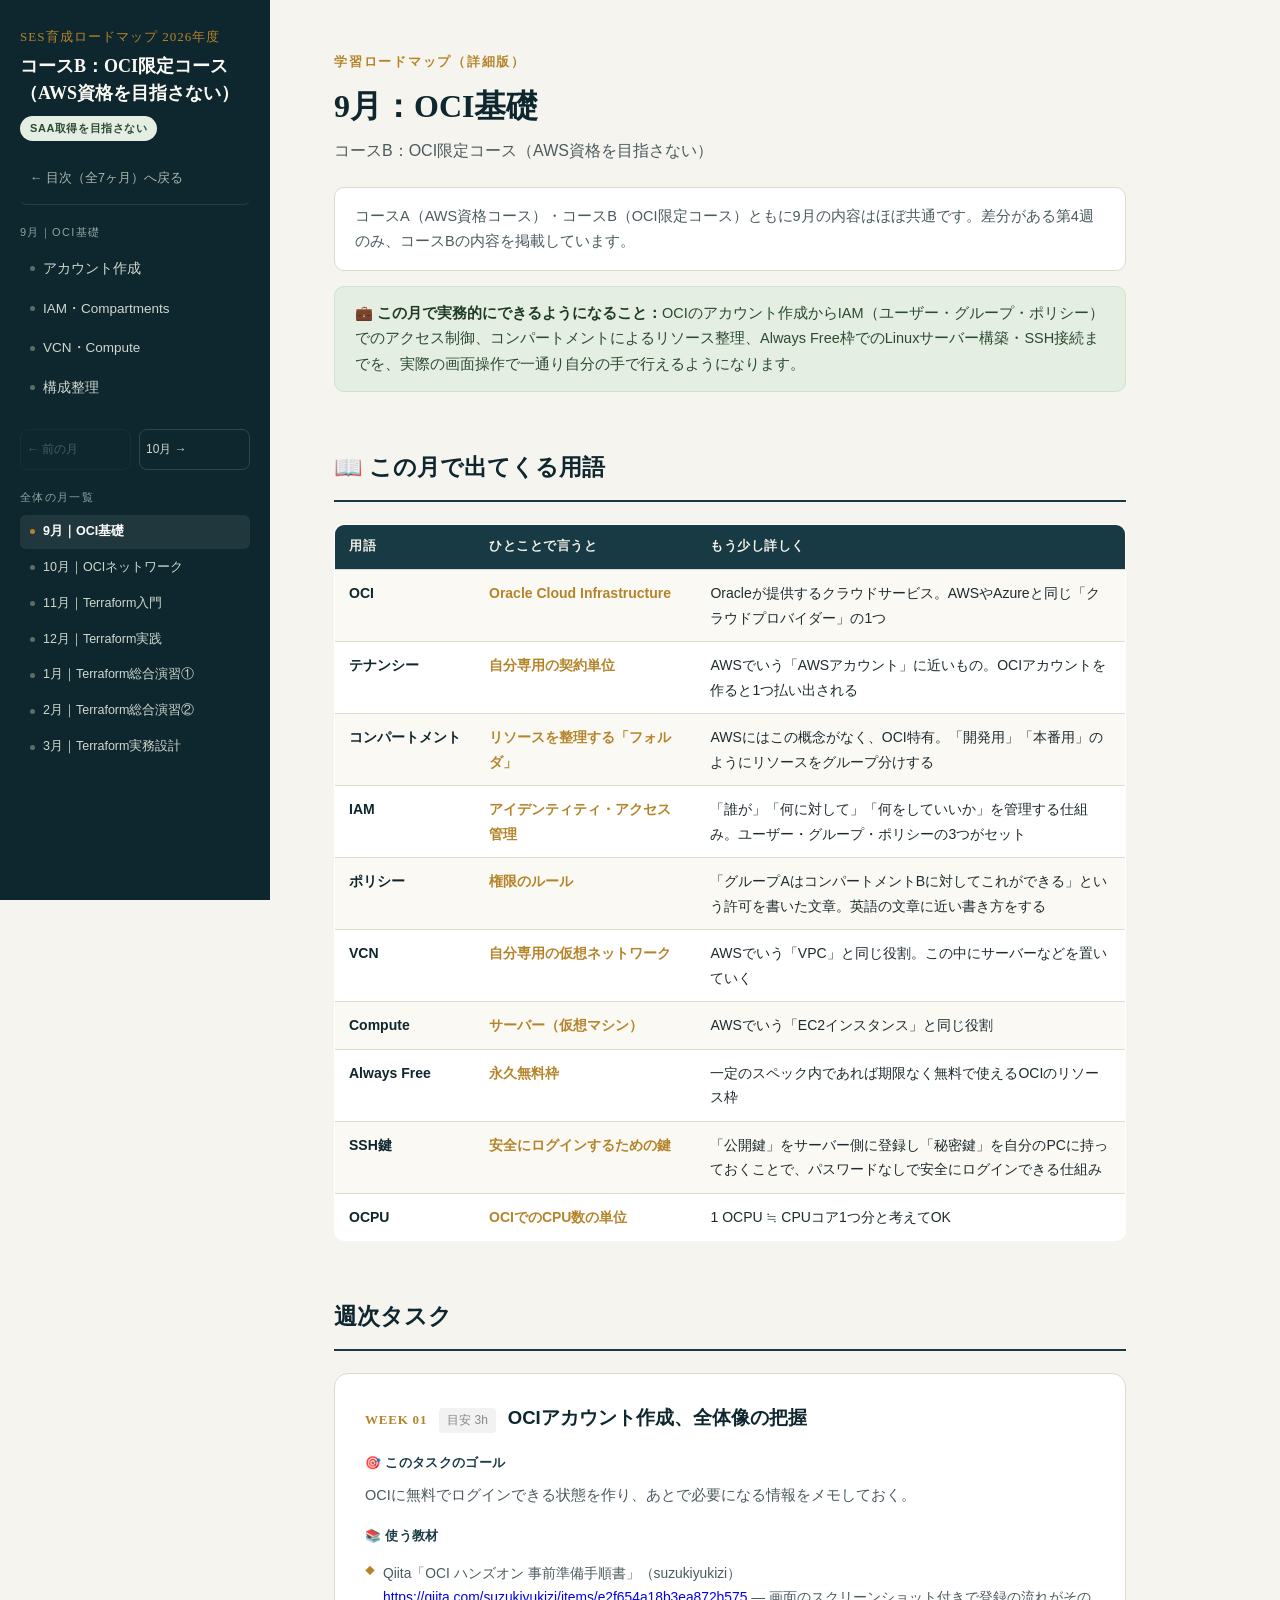
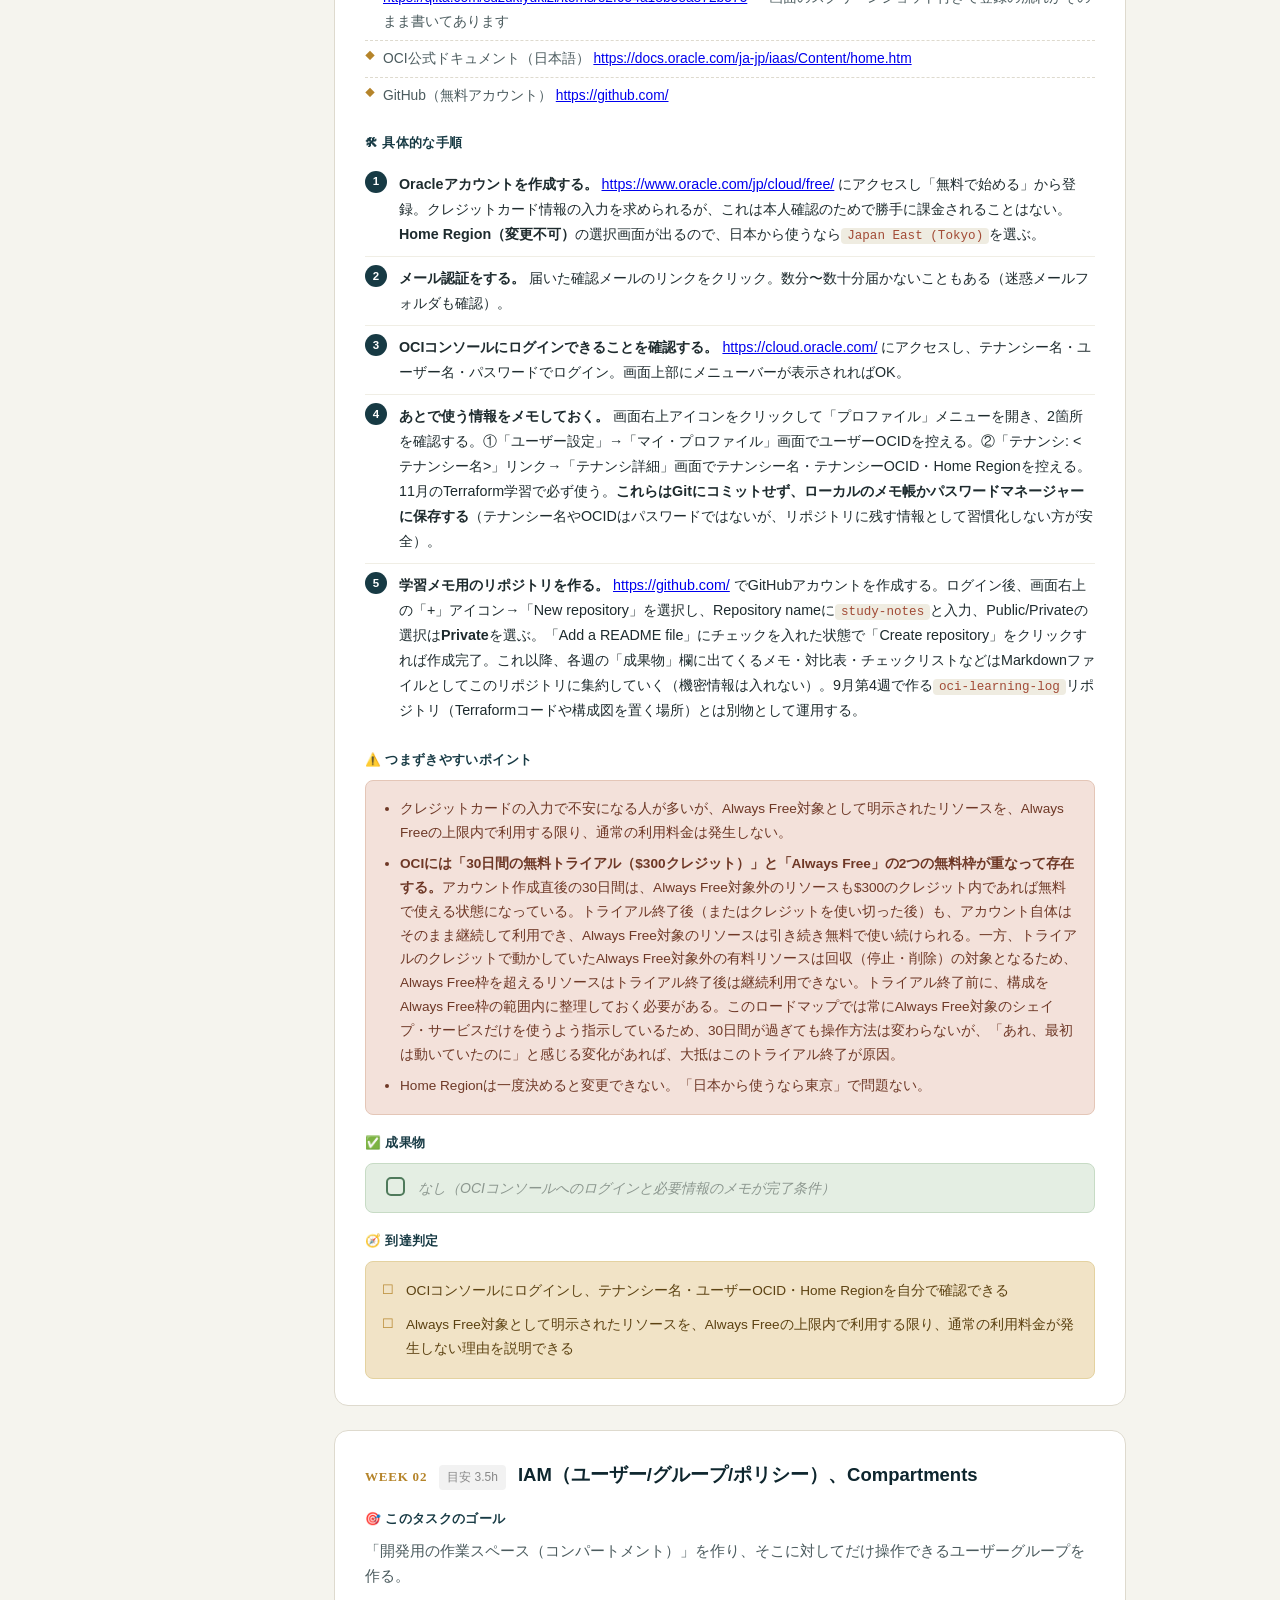
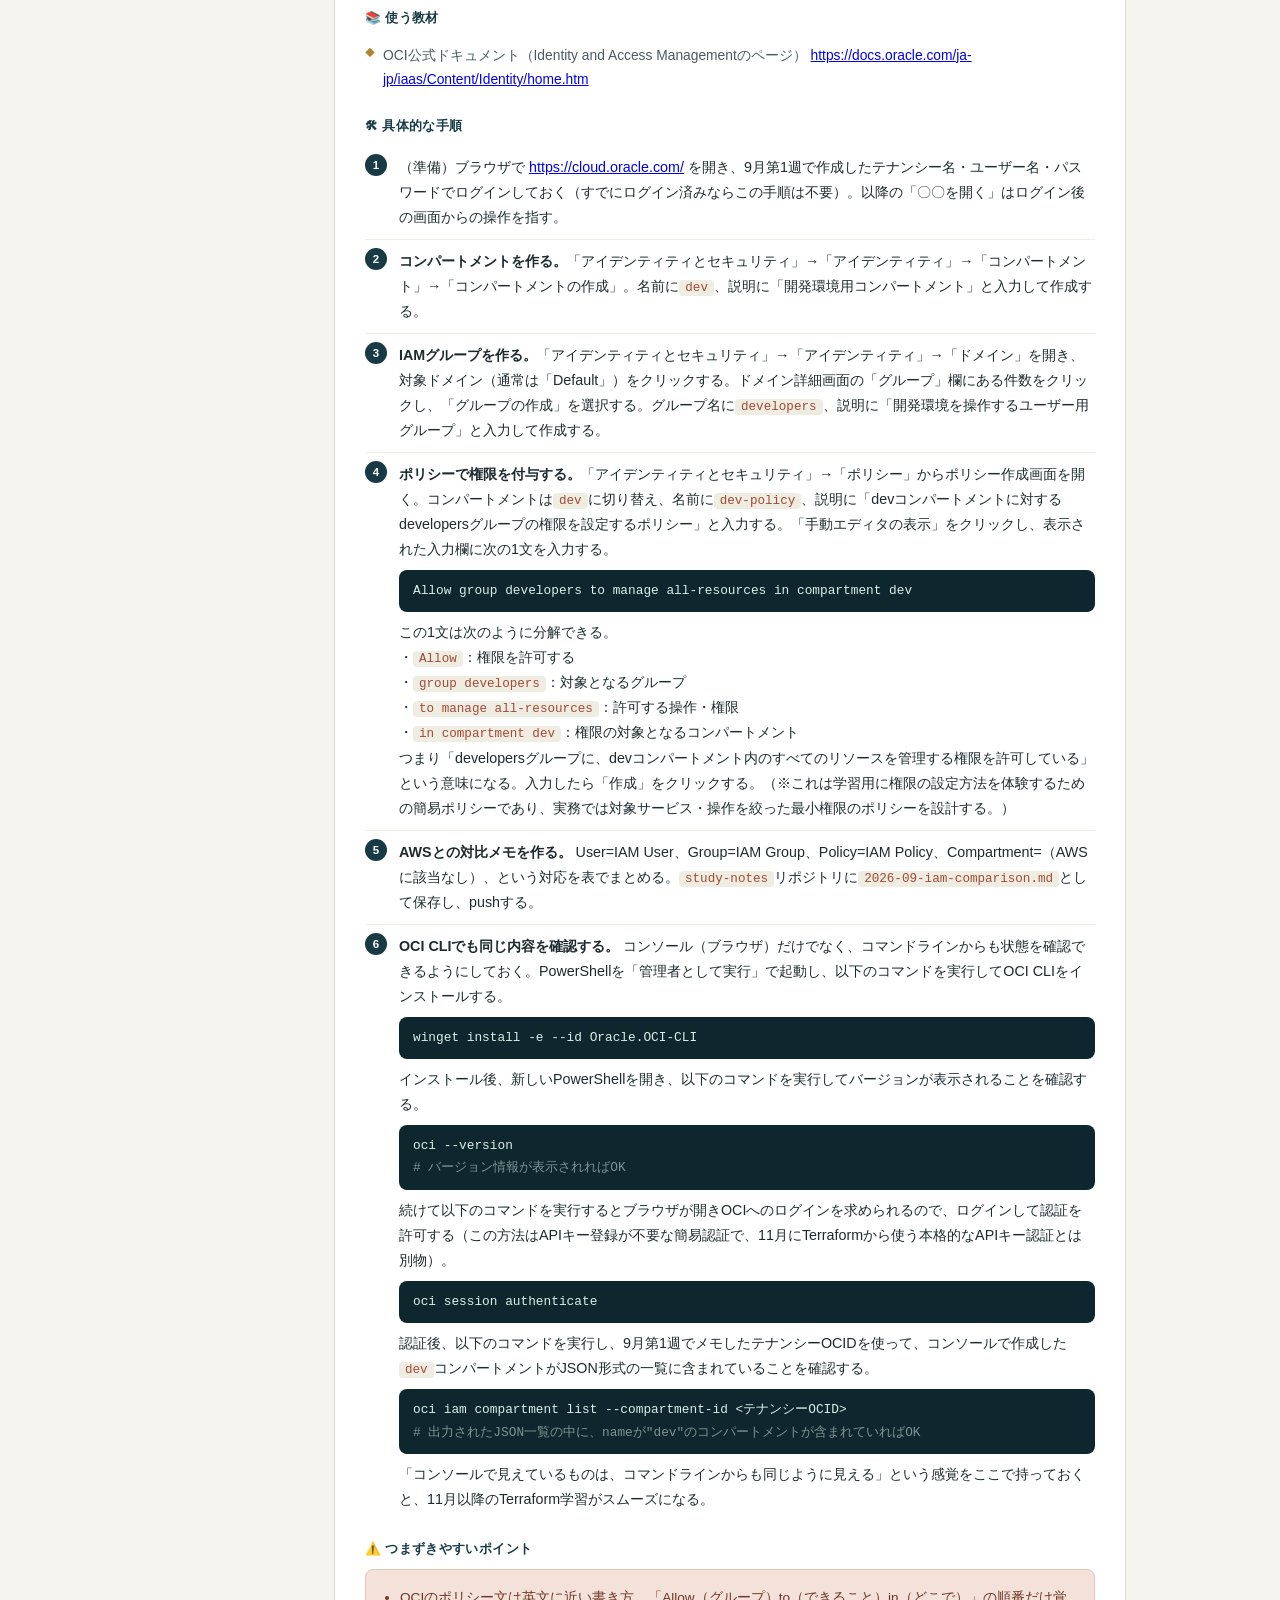
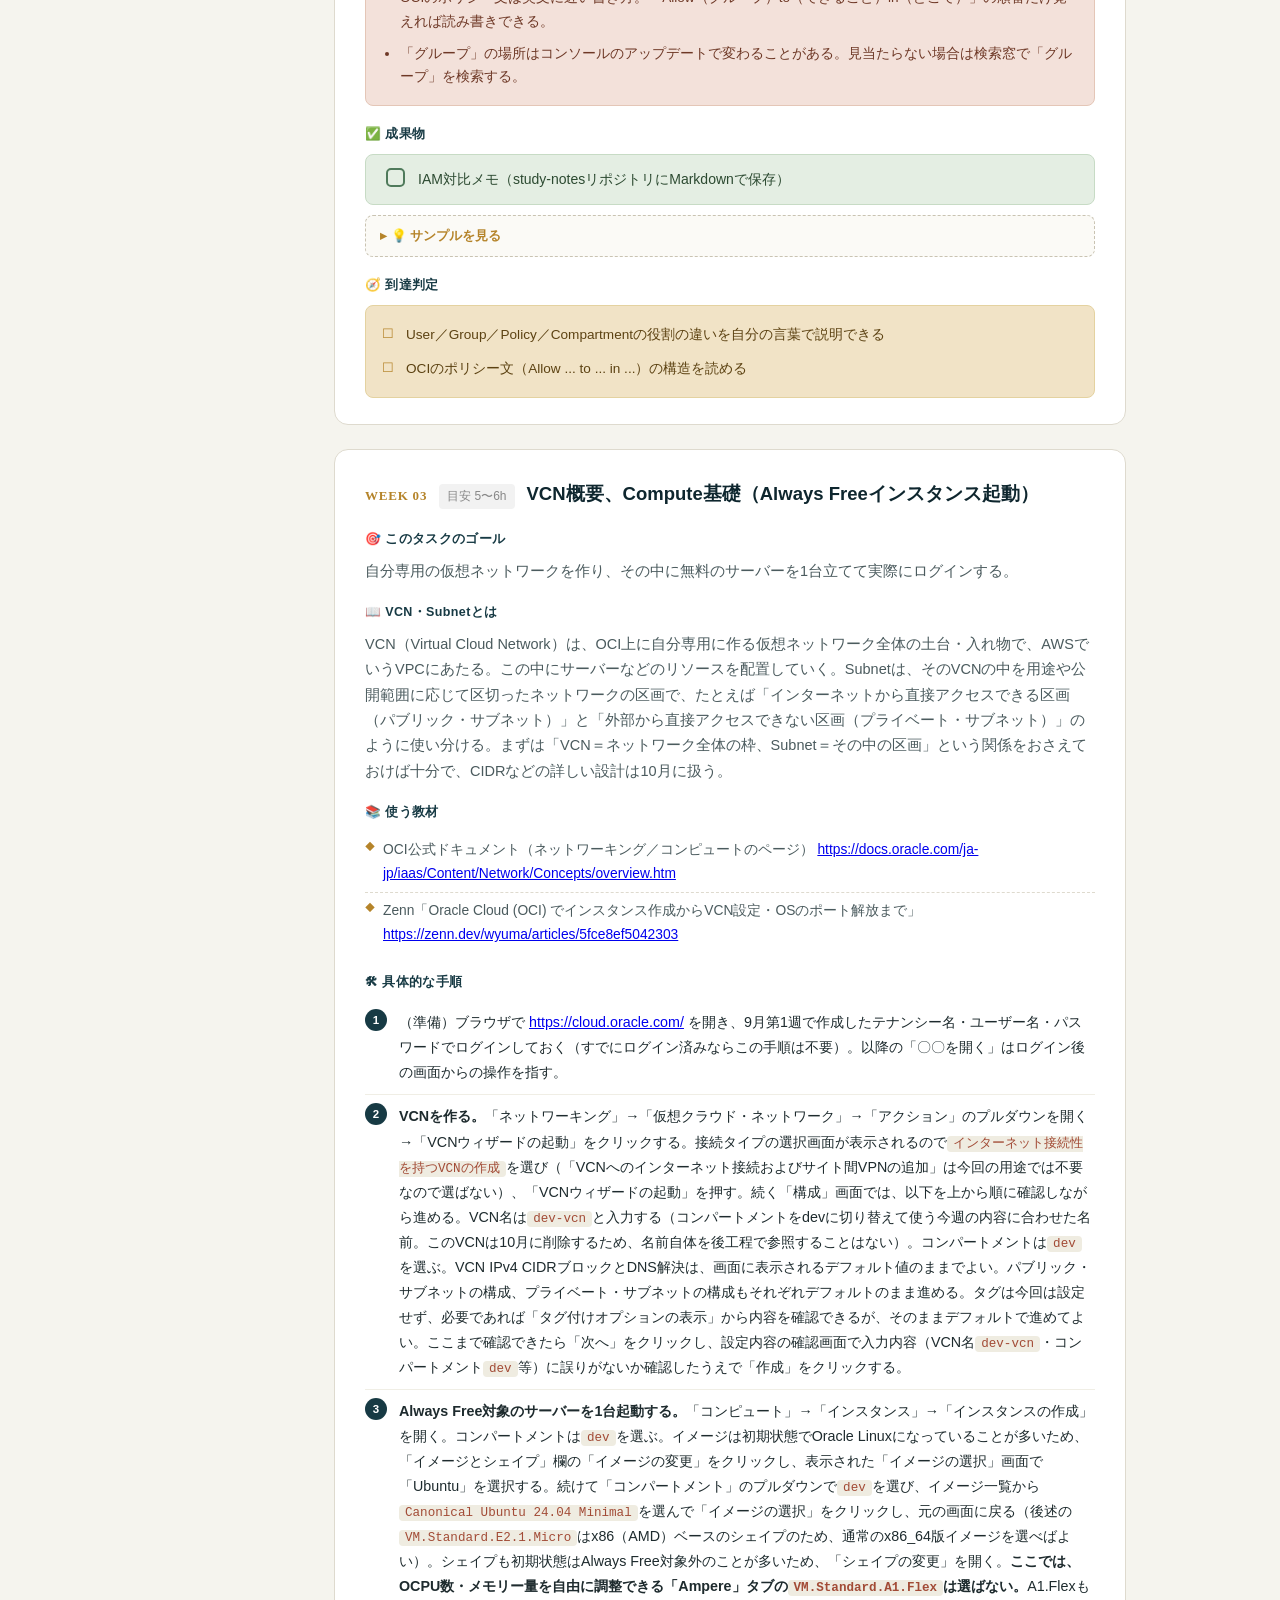
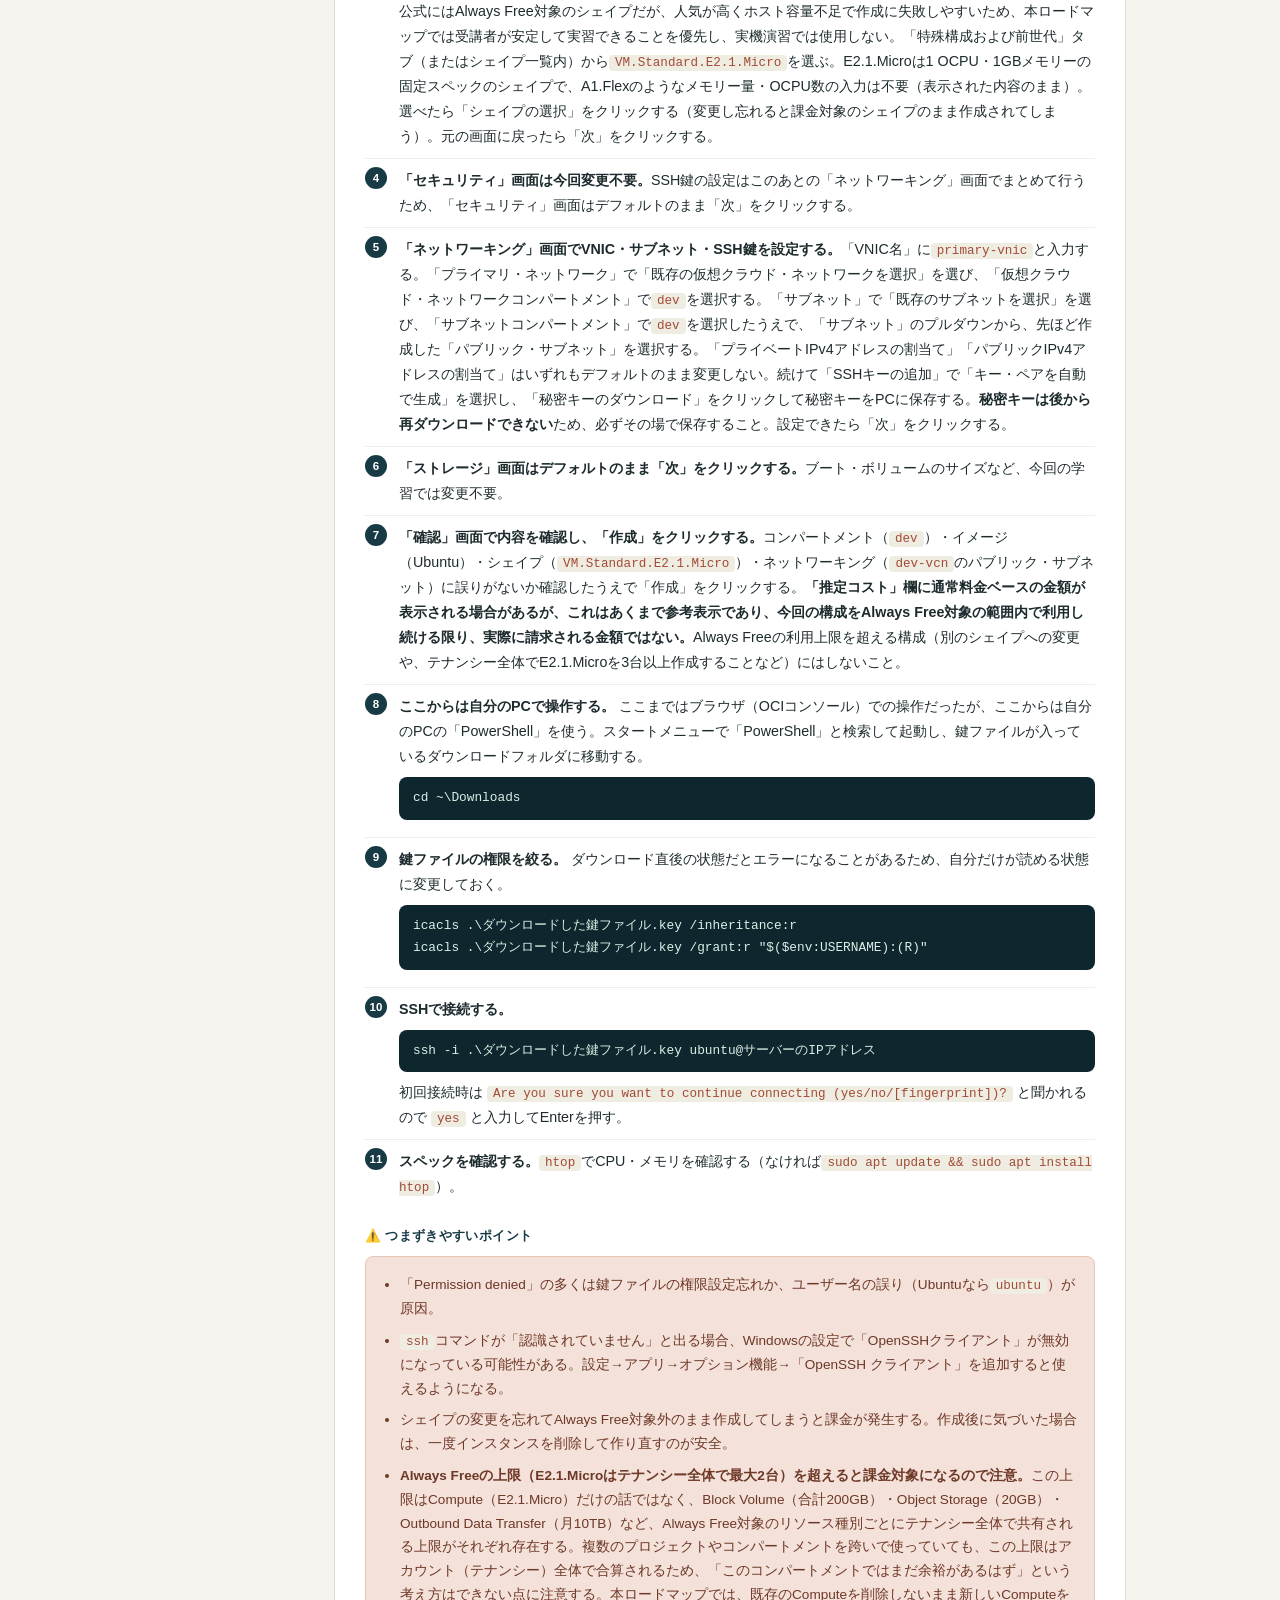
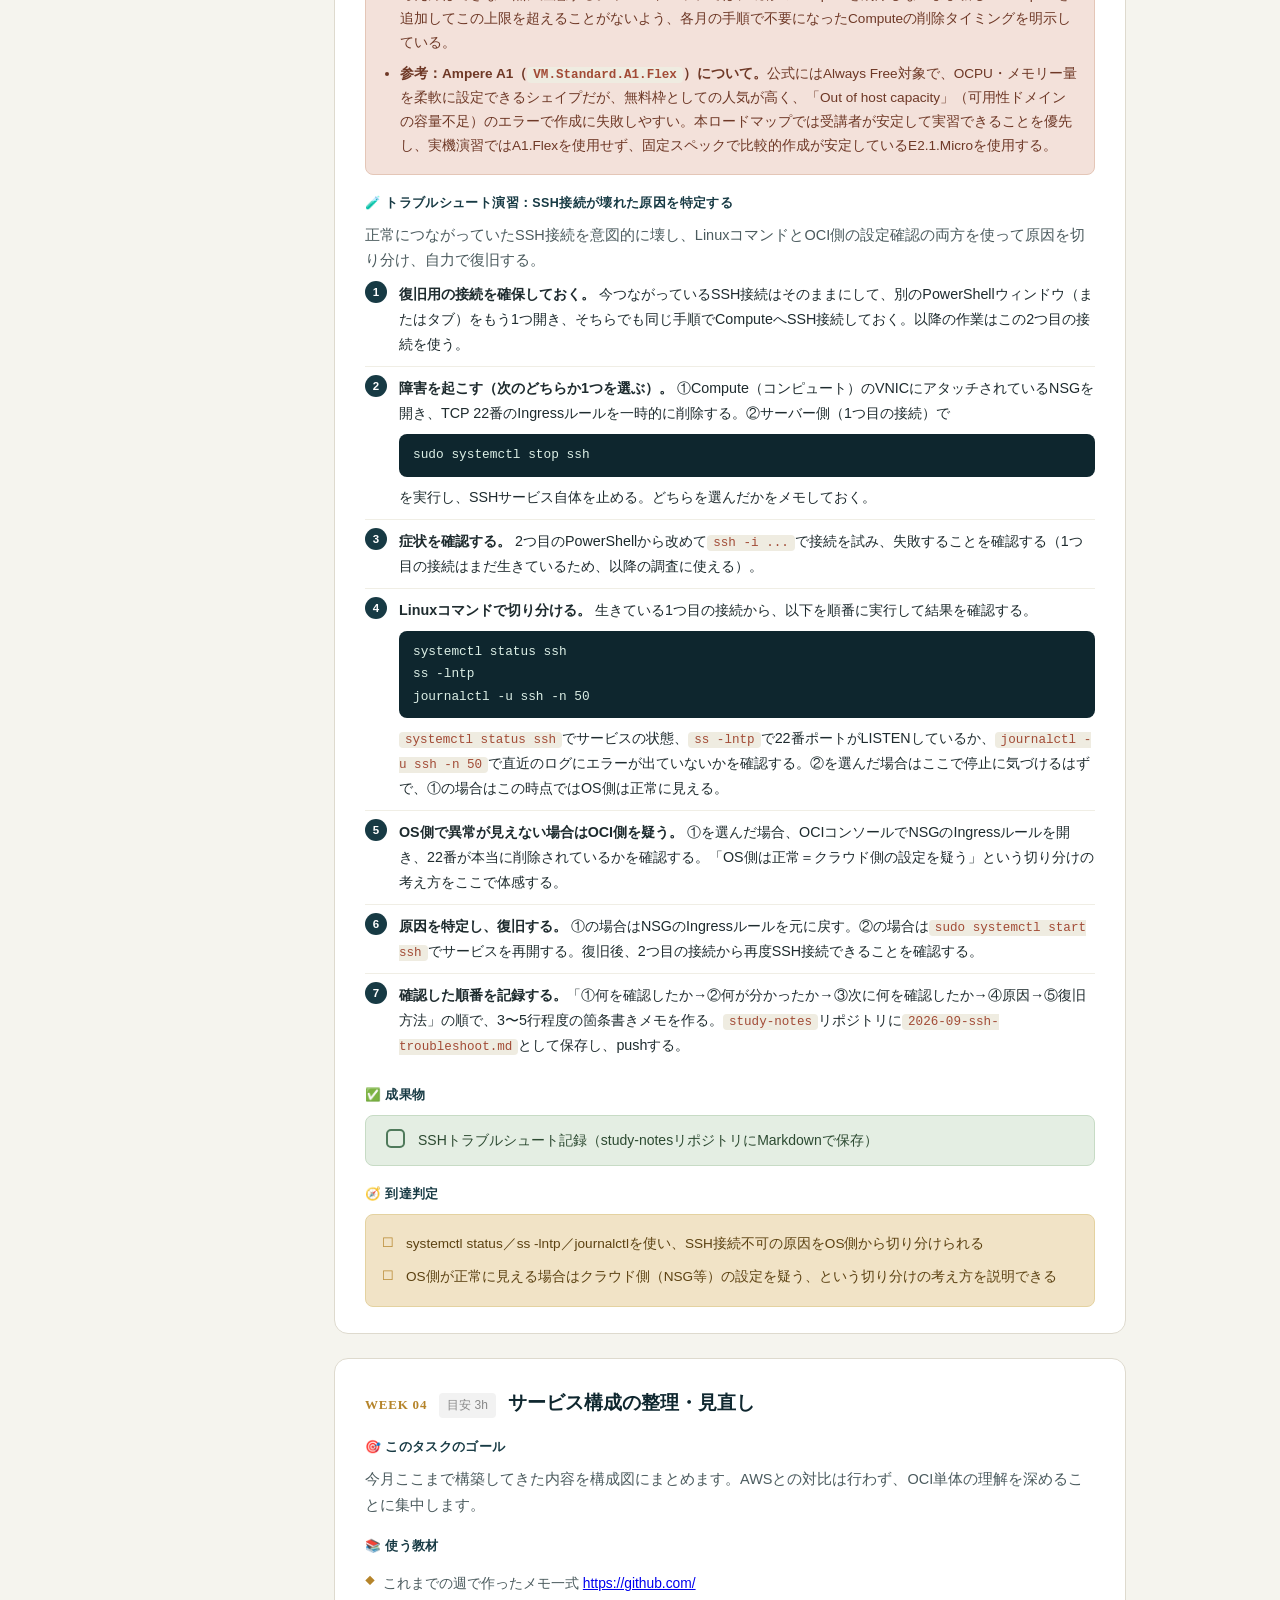
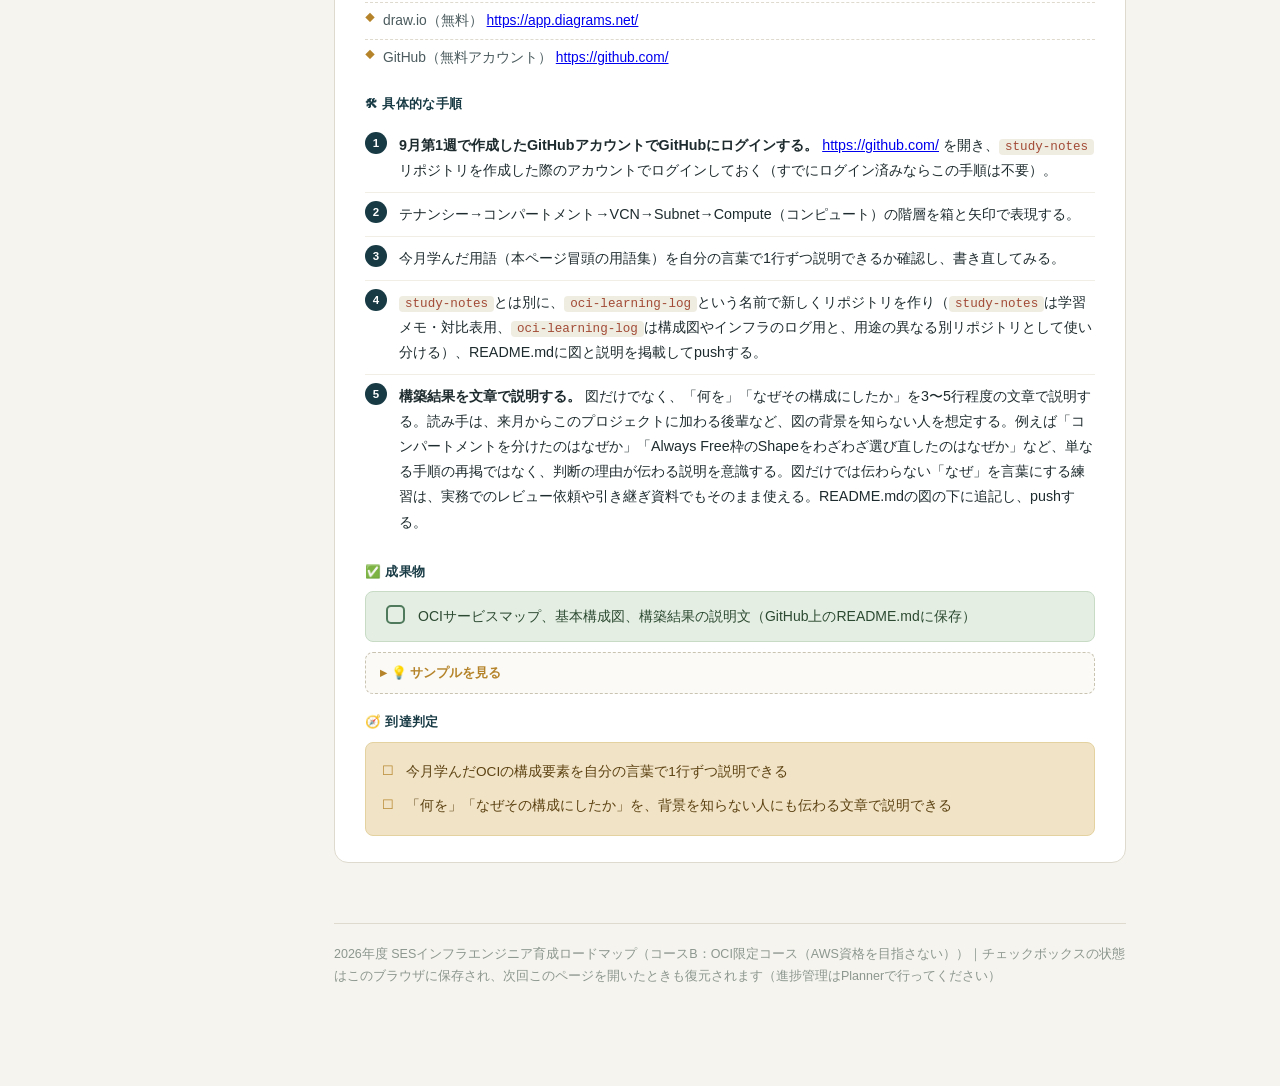
==== 2026-09.html @ 4d26fd67 "Add files via upload" ====
<!DOCTYPE html>
<html lang="ja">
<head>
<meta charset="UTF-8">
<meta name="viewport" content="width=device-width, initial-scale=1.0">
<title>コースB：OCI限定コース（AWS資格を目指さない）｜9月：OCI基礎</title>
<link rel="stylesheet" href="assets/style.css">
</head>
<body>
<div class="layout">
  <aside class="sidebar">
    <div class="brand">SES育成ロードマップ 2026年度</div>
    <h1>コースB：OCI限定コース（AWS資格を目指さない）</h1>
    <span class="course-badge b">SAA取得を目指さない</span>
    <a class="back-index" href="index.html">← 目次（全7ヶ月）へ戻る</a>
    <div class="nav-group-label">9月｜OCI基礎</div>
    <nav><a href="#w1"><span class="dot"></span>アカウント作成</a><a href="#w2"><span class="dot"></span>IAM・Compartments</a><a href="#w3"><span class="dot"></span>VCN・Compute</a><a href="#w4"><span class="dot"></span>構成整理</a></nav>
    <div class="prevnext"><a class="disabled">← 前の月</a><a href="2026-10.html">10月 →</a></div>
    <div class="nav-group-label">全体の月一覧</div>
    <nav class="month-nav"><a href="2026-09.html" class="current"><span class="dot"></span>9月｜OCI基礎</a><a href="2026-10.html"><span class="dot"></span>10月｜OCIネットワーク</a><a href="2026-11.html"><span class="dot"></span>11月｜Terraform入門</a><a href="2026-12.html"><span class="dot"></span>12月｜Terraform実践</a><a href="2027-01.html"><span class="dot"></span>1月｜Terraform総合演習①</a><a href="2027-02.html"><span class="dot"></span>2月｜Terraform総合演習②</a><a href="2027-03.html"><span class="dot"></span>3月｜Terraform実務設計</a></nav>
  </aside>
  <main>
    <div class="doc-header">
      <div class="eyebrow">学習ロードマップ（詳細版）</div>
      <h1>9月：OCI基礎</h1>
      <p class="sub">コースB：OCI限定コース（AWS資格を目指さない）</p>
      <p class="lead">コースA（AWS資格コース）・コースB（OCI限定コース）ともに9月の内容はほぼ共通です。差分がある第4週のみ、コースBの内容を掲載しています。</p>
      <p class="practical"><b>💼 この月で実務的にできるようになること：</b>OCIのアカウント作成からIAM（ユーザー・グループ・ポリシー）でのアクセス制御、コンパートメントによるリソース整理、Always Free枠でのLinuxサーバー構築・SSH接続までを、実際の画面操作で一通り自分の手で行えるようになります。</p>
    </div>

    <h2 class="section-title" id="glossary">📖 この月で出てくる用語</h2>
    <table class="glossary">
      <tr><th style="width:14%">用語</th><th style="width:28%">ひとことで言うと</th><th>もう少し詳しく</th></tr>
      <tr><td class="term">OCI</td><td class="short">Oracle Cloud Infrastructure</td><td>Oracleが提供するクラウドサービス。AWSやAzureと同じ「クラウドプロバイダー」の1つ</td></tr><tr><td class="term">テナンシー</td><td class="short">自分専用の契約単位</td><td>AWSでいう「AWSアカウント」に近いもの。OCIアカウントを作ると1つ払い出される</td></tr><tr><td class="term">コンパートメント</td><td class="short">リソースを整理する「フォルダ」</td><td>AWSにはこの概念がなく、OCI特有。「開発用」「本番用」のようにリソースをグループ分けする</td></tr><tr><td class="term">IAM</td><td class="short">アイデンティティ・アクセス管理</td><td>「誰が」「何に対して」「何をしていいか」を管理する仕組み。ユーザー・グループ・ポリシーの3つがセット</td></tr><tr><td class="term">ポリシー</td><td class="short">権限のルール</td><td>「グループAはコンパートメントBに対してこれができる」という許可を書いた文章。英語の文章に近い書き方をする</td></tr><tr><td class="term">VCN</td><td class="short">自分専用の仮想ネットワーク</td><td>AWSでいう「VPC」と同じ役割。この中にサーバーなどを置いていく</td></tr><tr><td class="term">Compute</td><td class="short">サーバー（仮想マシン）</td><td>AWSでいう「EC2インスタンス」と同じ役割</td></tr><tr><td class="term">Always Free</td><td class="short">永久無料枠</td><td>一定のスペック内であれば期限なく無料で使えるOCIのリソース枠</td></tr><tr><td class="term">SSH鍵</td><td class="short">安全にログインするための鍵</td><td>「公開鍵」をサーバー側に登録し「秘密鍵」を自分のPCに持っておくことで、パスワードなしで安全にログインできる仕組み</td></tr><tr><td class="term">OCPU</td><td class="short">OCIでのCPU数の単位</td><td>1 OCPU ≒ CPUコア1つ分と考えてOK</td></tr>
    </table>

    <h2 class="section-title">週次タスク</h2>
    
    <div class="week" id="w1">
      <div class="week-head"><span class="week-num">WEEK 01</span><span class="week-hours">目安 3h</span><h3>OCIアカウント作成、全体像の把握</h3></div>
      <div class="block">
        <div class="block-label">🎯 このタスクのゴール</div>
        <div class="goal-text">OCIに無料でログインできる状態を作り、あとで必要になる情報をメモしておく。</div>
      </div>
      <div class="block">
        <div class="block-label">📚 使う教材</div>
        <ul class="materials"><li>Qiita「OCI ハンズオン 事前準備手順書」（suzukiyukizi） <a href="https://qiita.com/suzukiyukizi/items/e2f654a18b3ea872b575" target="_blank" rel="noopener">https://qiita.com/suzukiyukizi/items/e2f654a18b3ea872b575</a> ― 画面のスクリーンショット付きで登録の流れがそのまま書いてあります</li><li>OCI公式ドキュメント（日本語） <a href="https://docs.oracle.com/ja-jp/iaas/Content/home.htm" target="_blank" rel="noopener">https://docs.oracle.com/ja-jp/iaas/Content/home.htm</a></li><li>GitHub（無料アカウント） <a href="https://github.com/" target="_blank" rel="noopener">https://github.com/</a></li></ul>
      </div>
      <div class="block">
        <div class="block-label">🛠 具体的な手順</div>
        <ol class="steps"><li><b>Oracleアカウントを作成する。</b> <a href="https://www.oracle.com/jp/cloud/free/" target="_blank" rel="noopener">https://www.oracle.com/jp/cloud/free/</a> にアクセスし「無料で始める」から登録。クレジットカード情報の入力を求められるが、これは本人確認のためで勝手に課金されることはない。<b>Home Region（変更不可）</b>の選択画面が出るので、日本から使うなら<code class="inline">Japan East (Tokyo)</code>を選ぶ。</li><li><b>メール認証をする。</b> 届いた確認メールのリンクをクリック。数分〜数十分届かないこともある（迷惑メールフォルダも確認）。</li><li><b>OCIコンソールにログインできることを確認する。</b> <a href="https://cloud.oracle.com/" target="_blank" rel="noopener">https://cloud.oracle.com/</a> にアクセスし、テナンシー名・ユーザー名・パスワードでログイン。画面上部にメニューバーが表示されればOK。</li><li><b>あとで使う情報をメモしておく。</b> 画面右上アイコンをクリックして「プロファイル」メニューを開き、2箇所を確認する。①「ユーザー設定」→「マイ・プロファイル」画面でユーザーOCIDを控える。②「テナンシ: &lt;テナンシー名&gt;」リンク→「テナンシ詳細」画面でテナンシー名・テナンシーOCID・Home Regionを控える。11月のTerraform学習で必ず使う。<b>これらはGitにコミットせず、ローカルのメモ帳かパスワードマネージャーに保存する</b>（テナンシー名やOCIDはパスワードではないが、リポジトリに残す情報として習慣化しない方が安全）。</li><li><b>学習メモ用のリポジトリを作る。</b> <a href="https://github.com/" target="_blank" rel="noopener">https://github.com/</a> でGitHubアカウントを作成する。ログイン後、画面右上の「+」アイコン→「New repository」を選択し、Repository nameに<code class="inline">study-notes</code>と入力、Public/Privateの選択は<b>Private</b>を選ぶ。「Add a README file」にチェックを入れた状態で「Create repository」をクリックすれば作成完了。これ以降、各週の「成果物」欄に出てくるメモ・対比表・チェックリストなどはMarkdownファイルとしてこのリポジトリに集約していく（機密情報は入れない）。9月第4週で作る<code class="inline">oci-learning-log</code>リポジトリ（Terraformコードや構成図を置く場所）とは別物として運用する。</li></ol>
      </div>
      <div class="block">
        <div class="block-label">⚠️ つまずきやすいポイント</div>
        <div class="warn-box"><ul><li>クレジットカードの入力で不安になる人が多いが、Always Free対象として明示されたリソースを、Always Freeの上限内で利用する限り、通常の利用料金は発生しない。</li><li><b>OCIには「30日間の無料トライアル（$300クレジット）」と「Always Free」の2つの無料枠が重なって存在する。</b>アカウント作成直後の30日間は、Always Free対象外のリソースも$300のクレジット内であれば無料で使える状態になっている。トライアル終了後（またはクレジットを使い切った後）も、アカウント自体はそのまま継続して利用でき、Always Free対象のリソースは引き続き無料で使い続けられる。一方、トライアルのクレジットで動かしていたAlways Free対象外の有料リソースは回収（停止・削除）の対象となるため、Always Free枠を超えるリソースはトライアル終了後は継続利用できない。トライアル終了前に、構成をAlways Free枠の範囲内に整理しておく必要がある。このロードマップでは常にAlways Free対象のシェイプ・サービスだけを使うよう指示しているため、30日間が過ぎても操作方法は変わらないが、「あれ、最初は動いていたのに」と感じる変化があれば、大抵はこのトライアル終了が原因。</li><li>Home Regionは一度決めると変更できない。「日本から使うなら東京」で問題ない。</li></ul></div>
      </div>
      <div class="block">
        <div class="block-label">✅ 成果物</div>
        <label class="deliverable" data-key="w1"><input type="checkbox"><span class="dtext"><span class="dnone">なし（OCIコンソールへのログインと必要情報のメモが完了条件）</span></span></label>
        
      </div>
      <div class="block">
        <div class="block-label">🧭 到達判定</div>
        <div class="criteria-box"><ul><li>OCIコンソールにログインし、テナンシー名・ユーザーOCID・Home Regionを自分で確認できる</li><li>Always Free対象として明示されたリソースを、Always Freeの上限内で利用する限り、通常の利用料金が発生しない理由を説明できる</li></ul></div>
      </div>
    </div>
    <div class="week" id="w2">
      <div class="week-head"><span class="week-num">WEEK 02</span><span class="week-hours">目安 3.5h</span><h3>IAM（ユーザー/グループ/ポリシー）、Compartments</h3></div>
      <div class="block">
        <div class="block-label">🎯 このタスクのゴール</div>
        <div class="goal-text">「開発用の作業スペース（コンパートメント）」を作り、そこに対してだけ操作できるユーザーグループを作る。</div>
      </div>
      <div class="block">
        <div class="block-label">📚 使う教材</div>
        <ul class="materials"><li>OCI公式ドキュメント（Identity and Access Managementのページ） <a href="https://docs.oracle.com/ja-jp/iaas/Content/Identity/home.htm" target="_blank" rel="noopener">https://docs.oracle.com/ja-jp/iaas/Content/Identity/home.htm</a></li></ul>
      </div>
      <div class="block">
        <div class="block-label">🛠 具体的な手順</div>
        <ol class="steps"><li>（準備）ブラウザで <a href="https://cloud.oracle.com/" target="_blank" rel="noopener">https://cloud.oracle.com/</a> を開き、9月第1週で作成したテナンシー名・ユーザー名・パスワードでログインしておく（すでにログイン済みならこの手順は不要）。以降の「〇〇を開く」はログイン後の画面からの操作を指す。</li><li><b>コンパートメントを作る。</b>「アイデンティティとセキュリティ」→「アイデンティティ」→「コンパートメント」→「コンパートメントの作成」。名前に<code class="inline">dev</code>、説明に「開発環境用コンパートメント」と入力して作成する。</li><li><b>IAMグループを作る。</b>「アイデンティティとセキュリティ」→「アイデンティティ」→「ドメイン」を開き、対象ドメイン（通常は「Default」）をクリックする。ドメイン詳細画面の「グループ」欄にある件数をクリックし、「グループの作成」を選択する。グループ名に<code class="inline">developers</code>、説明に「開発環境を操作するユーザー用グループ」と入力して作成する。</li><li><b>ポリシーで権限を付与する。</b>「アイデンティティとセキュリティ」→「ポリシー」からポリシー作成画面を開く。コンパートメントは<code class="inline">dev</code>に切り替え、名前に<code class="inline">dev-policy</code>、説明に「devコンパートメントに対するdevelopersグループの権限を設定するポリシー」と入力する。「手動エディタの表示」をクリックし、表示された入力欄に次の1文を入力する。<div class="cmd">Allow group developers to manage all-resources in compartment dev</div>この1文は次のように分解できる。<br>・<code class="inline">Allow</code>：権限を許可する<br>・<code class="inline">group developers</code>：対象となるグループ<br>・<code class="inline">to manage all-resources</code>：許可する操作・権限<br>・<code class="inline">in compartment dev</code>：権限の対象となるコンパートメント<br>つまり「developersグループに、devコンパートメント内のすべてのリソースを管理する権限を許可している」という意味になる。入力したら「作成」をクリックする。（※これは学習用に権限の設定方法を体験するための簡易ポリシーであり、実務では対象サービス・操作を絞った最小権限のポリシーを設計する。）</li><li><b>AWSとの対比メモを作る。</b> User=IAM User、Group=IAM Group、Policy=IAM Policy、Compartment=（AWSに該当なし）、という対応を表でまとめる。<code class="inline">study-notes</code>リポジトリに<code class="inline">2026-09-iam-comparison.md</code>として保存し、pushする。</li><li><b>OCI CLIでも同じ内容を確認する。</b> コンソール（ブラウザ）だけでなく、コマンドラインからも状態を確認できるようにしておく。PowerShellを「管理者として実行」で起動し、以下のコマンドを実行してOCI CLIをインストールする。<div class="cmd">winget install -e --id Oracle.OCI-CLI</div>インストール後、新しいPowerShellを開き、以下のコマンドを実行してバージョンが表示されることを確認する。<div class="cmd">oci --version<span class="out">
# バージョン情報が表示されればOK</span></div>続けて以下のコマンドを実行するとブラウザが開きOCIへのログインを求められるので、ログインして認証を許可する（この方法はAPIキー登録が不要な簡易認証で、11月にTerraformから使う本格的なAPIキー認証とは別物）。<div class="cmd">oci session authenticate</div>認証後、以下のコマンドを実行し、9月第1週でメモしたテナンシーOCIDを使って、コンソールで作成した<code class="inline">dev</code>コンパートメントがJSON形式の一覧に含まれていることを確認する。<div class="cmd">oci iam compartment list --compartment-id &lt;テナンシーOCID&gt;<span class="out">
# 出力されたJSON一覧の中に、nameが&quot;dev&quot;のコンパートメントが含まれていればOK</span></div>「コンソールで見えているものは、コマンドラインからも同じように見える」という感覚をここで持っておくと、11月以降のTerraform学習がスムーズになる。</li></ol>
      </div>
      <div class="block">
        <div class="block-label">⚠️ つまずきやすいポイント</div>
        <div class="warn-box"><ul><li>OCIのポリシー文は英文に近い書き方。「Allow（グループ）to（できること）in（どこで）」の順番だけ覚えれば読み書きできる。</li><li>「グループ」の場所はコンソールのアップデートで変わることがある。見当たらない場合は検索窓で「グループ」を検索する。</li></ul></div>
      </div>
      <div class="block">
        <div class="block-label">✅ 成果物</div>
        <label class="deliverable" data-key="w2"><input type="checkbox"><span class="dtext">IAM対比メモ（study-notesリポジトリにMarkdownで保存）</span></label>
        
        <details class="sample-box">
          <summary>💡 サンプルを見る</summary>
          <div class="sample-content"><p>IAM対比メモの例です（study-notesリポジトリの<code class="inline">2026-09-iam-comparison.md</code>にそのままコピーして自分用に書き換えてOK）：</p>
<pre>| OCI | AWS | 役割 |
|---|---|---|
| User | IAM User | 個人のログインアカウント |
| Group | IAM Group | ユーザーの集まり |
| Policy | IAM Policy | 権限のルール |
| Compartment | （該当なし） | リソースを整理する箱 |</pre></div>
        </details>
      </div>
      <div class="block">
        <div class="block-label">🧭 到達判定</div>
        <div class="criteria-box"><ul><li>User／Group／Policy／Compartmentの役割の違いを自分の言葉で説明できる</li><li>OCIのポリシー文（Allow ... to ... in ...）の構造を読める</li></ul></div>
      </div>
    </div>
    <div class="week" id="w3">
      <div class="week-head"><span class="week-num">WEEK 03</span><span class="week-hours">目安 5〜6h</span><h3>VCN概要、Compute基礎（Always Freeインスタンス起動）</h3></div>
      <div class="block">
        <div class="block-label">🎯 このタスクのゴール</div>
        <div class="goal-text">自分専用の仮想ネットワークを作り、その中に無料のサーバーを1台立てて実際にログインする。</div>
      </div>
      <div class="block">
        <div class="block-label">📖 VCN・Subnetとは</div>
        <div class="goal-text">VCN（Virtual Cloud Network）は、OCI上に自分専用に作る仮想ネットワーク全体の土台・入れ物で、AWSでいうVPCにあたる。この中にサーバーなどのリソースを配置していく。Subnetは、そのVCNの中を用途や公開範囲に応じて区切ったネットワークの区画で、たとえば「インターネットから直接アクセスできる区画（パブリック・サブネット）」と「外部から直接アクセスできない区画（プライベート・サブネット）」のように使い分ける。まずは「VCN＝ネットワーク全体の枠、Subnet＝その中の区画」という関係をおさえておけば十分で、CIDRなどの詳しい設計は10月に扱う。</div>
      </div>
      <div class="block">
        <div class="block-label">📚 使う教材</div>
        <ul class="materials"><li>OCI公式ドキュメント（ネットワーキング／コンピュートのページ） <a href="https://docs.oracle.com/ja-jp/iaas/Content/Network/Concepts/overview.htm" target="_blank" rel="noopener">https://docs.oracle.com/ja-jp/iaas/Content/Network/Concepts/overview.htm</a></li><li>Zenn「Oracle Cloud (OCI) でインスタンス作成からVCN設定・OSのポート解放まで」 <a href="https://zenn.dev/wyuma/articles/5fce8ef5042303" target="_blank" rel="noopener">https://zenn.dev/wyuma/articles/5fce8ef5042303</a></li></ul>
      </div>
      <div class="block">
        <div class="block-label">🛠 具体的な手順</div>
        <ol class="steps"><li>（準備）ブラウザで <a href="https://cloud.oracle.com/" target="_blank" rel="noopener">https://cloud.oracle.com/</a> を開き、9月第1週で作成したテナンシー名・ユーザー名・パスワードでログインしておく（すでにログイン済みならこの手順は不要）。以降の「〇〇を開く」はログイン後の画面からの操作を指す。</li><li><b>VCNを作る。</b>「ネットワーキング」→「仮想クラウド・ネットワーク」→「アクション」のプルダウンを開く→「VCNウィザードの起動」をクリックする。接続タイプの選択画面が表示されるので<code class="inline">インターネット接続性を持つVCNの作成</code>を選び（「VCNへのインターネット接続およびサイト間VPNの追加」は今回の用途では不要なので選ばない）、「VCNウィザードの起動」を押す。続く「構成」画面では、以下を上から順に確認しながら進める。VCN名は<code class="inline">dev-vcn</code>と入力する（コンパートメントをdevに切り替えて使う今週の内容に合わせた名前。このVCNは10月に削除するため、名前自体を後工程で参照することはない）。コンパートメントは<code class="inline">dev</code>を選ぶ。VCN IPv4 CIDRブロックとDNS解決は、画面に表示されるデフォルト値のままでよい。パブリック・サブネットの構成、プライベート・サブネットの構成もそれぞれデフォルトのまま進める。タグは今回は設定せず、必要であれば「タグ付けオプションの表示」から内容を確認できるが、そのままデフォルトで進めてよい。ここまで確認できたら「次へ」をクリックし、設定内容の確認画面で入力内容（VCN名<code class="inline">dev-vcn</code>・コンパートメント<code class="inline">dev</code>等）に誤りがないか確認したうえで「作成」をクリックする。</li><li><b>Always Free対象のサーバーを1台起動する。</b>「コンピュート」→「インスタンス」→「インスタンスの作成」を開く。コンパートメントは<code class="inline">dev</code>を選ぶ。イメージは初期状態でOracle Linuxになっていることが多いため、「イメージとシェイプ」欄の「イメージの変更」をクリックし、表示された「イメージの選択」画面で「Ubuntu」を選択する。続けて「コンパートメント」のプルダウンで<code class="inline">dev</code>を選び、イメージ一覧から<code class="inline">Canonical Ubuntu 24.04 Minimal</code>を選んで「イメージの選択」をクリックし、元の画面に戻る（後述の<code class="inline">VM.Standard.E2.1.Micro</code>はx86（AMD）ベースのシェイプのため、通常のx86_64版イメージを選べばよい）。シェイプも初期状態はAlways Free対象外のことが多いため、「シェイプの変更」を開く。<b>ここでは、OCPU数・メモリー量を自由に調整できる「Ampere」タブの<code class="inline">VM.Standard.A1.Flex</code>は選ばない。</b>A1.Flexも公式にはAlways Free対象のシェイプだが、人気が高くホスト容量不足で作成に失敗しやすいため、本ロードマップでは受講者が安定して実習できることを優先し、実機演習では使用しない。「特殊構成および前世代」タブ（またはシェイプ一覧内）から<code class="inline">VM.Standard.E2.1.Micro</code>を選ぶ。E2.1.Microは1 OCPU・1GBメモリーの固定スペックのシェイプで、A1.Flexのようなメモリー量・OCPU数の入力は不要（表示された内容のまま）。選べたら「シェイプの選択」をクリックする（変更し忘れると課金対象のシェイプのまま作成されてしまう）。元の画面に戻ったら「次」をクリックする。</li><li><b>「セキュリティ」画面は今回変更不要。</b>SSH鍵の設定はこのあとの「ネットワーキング」画面でまとめて行うため、「セキュリティ」画面はデフォルトのまま「次」をクリックする。</li><li><b>「ネットワーキング」画面でVNIC・サブネット・SSH鍵を設定する。</b>「VNIC名」に<code class="inline">primary-vnic</code>と入力する。「プライマリ・ネットワーク」で「既存の仮想クラウド・ネットワークを選択」を選び、「仮想クラウド・ネットワークコンパートメント」で<code class="inline">dev</code>を選択する。「サブネット」で「既存のサブネットを選択」を選び、「サブネットコンパートメント」で<code class="inline">dev</code>を選択したうえで、「サブネット」のプルダウンから、先ほど作成した「パブリック・サブネット」を選択する。「プライベートIPv4アドレスの割当て」「パブリックIPv4アドレスの割当て」はいずれもデフォルトのまま変更しない。続けて「SSHキーの追加」で「キー・ペアを自動で生成」を選択し、「秘密キーのダウンロード」をクリックして秘密キーをPCに保存する。<b>秘密キーは後から再ダウンロードできない</b>ため、必ずその場で保存すること。設定できたら「次」をクリックする。</li><li><b>「ストレージ」画面はデフォルトのまま「次」をクリックする。</b>ブート・ボリュームのサイズなど、今回の学習では変更不要。</li><li><b>「確認」画面で内容を確認し、「作成」をクリックする。</b>コンパートメント（<code class="inline">dev</code>）・イメージ（Ubuntu）・シェイプ（<code class="inline">VM.Standard.E2.1.Micro</code>）・ネットワーキング（<code class="inline">dev-vcn</code>のパブリック・サブネット）に誤りがないか確認したうえで「作成」をクリックする。<b>「推定コスト」欄に通常料金ベースの金額が表示される場合があるが、これはあくまで参考表示であり、今回の構成をAlways Free対象の範囲内で利用し続ける限り、実際に請求される金額ではない。</b>Always Freeの利用上限を超える構成（別のシェイプへの変更や、テナンシー全体でE2.1.Microを3台以上作成することなど）にはしないこと。</li><li><b>ここからは自分のPCで操作する。</b> ここまではブラウザ（OCIコンソール）での操作だったが、ここからは自分のPCの「PowerShell」を使う。スタートメニューで「PowerShell」と検索して起動し、鍵ファイルが入っているダウンロードフォルダに移動する。<div class="cmd">cd ~\Downloads</div></li><li><b>鍵ファイルの権限を絞る。</b> ダウンロード直後の状態だとエラーになることがあるため、自分だけが読める状態に変更しておく。<div class="cmd">icacls .\ダウンロードした鍵ファイル.key /inheritance:r
icacls .\ダウンロードした鍵ファイル.key /grant:r "$($env:USERNAME):(R)"</div></li><li><b>SSHで接続する。</b><div class="cmd">ssh -i .\ダウンロードした鍵ファイル.key ubuntu@サーバーのIPアドレス</div> 初回接続時は <code class="inline">Are you sure you want to continue connecting (yes/no/[fingerprint])?</code> と聞かれるので <code class="inline">yes</code> と入力してEnterを押す。</li><li><b>スペックを確認する。</b><code class="inline">htop</code>でCPU・メモリを確認する（なければ<code class="inline">sudo apt update &amp;&amp; sudo apt install htop</code>）。</li></ol>
      </div>
      <div class="block">
        <div class="block-label">⚠️ つまずきやすいポイント</div>
        <div class="warn-box"><ul><li>「Permission denied」の多くは鍵ファイルの権限設定忘れか、ユーザー名の誤り（Ubuntuなら<code class="inline">ubuntu</code>）が原因。</li><li><code class="inline">ssh</code>コマンドが「認識されていません」と出る場合、Windowsの設定で「OpenSSHクライアント」が無効になっている可能性がある。設定→アプリ→オプション機能→「OpenSSH クライアント」を追加すると使えるようになる。</li><li>シェイプの変更を忘れてAlways Free対象外のまま作成してしまうと課金が発生する。作成後に気づいた場合は、一度インスタンスを削除して作り直すのが安全。</li><li><b>Always Freeの上限（E2.1.Microはテナンシー全体で最大2台）を超えると課金対象になるので注意。</b>この上限はCompute（E2.1.Micro）だけの話ではなく、Block Volume（合計200GB）・Object Storage（20GB）・Outbound Data Transfer（月10TB）など、Always Free対象のリソース種別ごとにテナンシー全体で共有される上限がそれぞれ存在する。複数のプロジェクトやコンパートメントを跨いで使っていても、この上限はアカウント（テナンシー）全体で合算されるため、「このコンパートメントではまだ余裕があるはず」という考え方はできない点に注意する。本ロードマップでは、既存のComputeを削除しないまま新しいComputeを追加してこの上限を超えることがないよう、各月の手順で不要になったComputeの削除タイミングを明示している。</li><li><b>参考：Ampere A1（<code class="inline">VM.Standard.A1.Flex</code>）について。</b>公式にはAlways Free対象で、OCPU・メモリー量を柔軟に設定できるシェイプだが、無料枠としての人気が高く、「Out of host capacity」（可用性ドメインの容量不足）のエラーで作成に失敗しやすい。本ロードマップでは受講者が安定して実習できることを優先し、実機演習ではA1.Flexを使用せず、固定スペックで比較的作成が安定しているE2.1.Microを使用する。</li></ul></div>
      </div>
      <div class="block">
        <div class="block-label">🧪 トラブルシュート演習：SSH接続が壊れた原因を特定する</div>
        <div class="goal-text">正常につながっていたSSH接続を意図的に壊し、LinuxコマンドとOCI側の設定確認の両方を使って原因を切り分け、自力で復旧する。</div>
        <ol class="steps"><li><b>復旧用の接続を確保しておく。</b> 今つながっているSSH接続はそのままにして、別のPowerShellウィンドウ（またはタブ）をもう1つ開き、そちらでも同じ手順でComputeへSSH接続しておく。以降の作業はこの2つ目の接続を使う。</li><li><b>障害を起こす（次のどちらか1つを選ぶ）。</b> ①Compute（コンピュート）のVNICにアタッチされているNSGを開き、TCP 22番のIngressルールを一時的に削除する。②サーバー側（1つ目の接続）で<div class="cmd">sudo systemctl stop ssh</div>を実行し、SSHサービス自体を止める。どちらを選んだかをメモしておく。</li><li><b>症状を確認する。</b> 2つ目のPowerShellから改めて<code class="inline">ssh -i ...</code>で接続を試み、失敗することを確認する（1つ目の接続はまだ生きているため、以降の調査に使える）。</li><li><b>Linuxコマンドで切り分ける。</b> 生きている1つ目の接続から、以下を順番に実行して結果を確認する。<div class="cmd">systemctl status ssh
ss -lntp
journalctl -u ssh -n 50</div><code class="inline">systemctl status ssh</code>でサービスの状態、<code class="inline">ss -lntp</code>で22番ポートがLISTENしているか、<code class="inline">journalctl -u ssh -n 50</code>で直近のログにエラーが出ていないかを確認する。②を選んだ場合はここで停止に気づけるはずで、①の場合はこの時点ではOS側は正常に見える。</li><li><b>OS側で異常が見えない場合はOCI側を疑う。</b> ①を選んだ場合、OCIコンソールでNSGのIngressルールを開き、22番が本当に削除されているかを確認する。「OS側は正常＝クラウド側の設定を疑う」という切り分けの考え方をここで体感する。</li><li><b>原因を特定し、復旧する。</b> ①の場合はNSGのIngressルールを元に戻す。②の場合は<code class="inline">sudo systemctl start ssh</code>でサービスを再開する。復旧後、2つ目の接続から再度SSH接続できることを確認する。</li><li><b>確認した順番を記録する。</b>「①何を確認したか→②何が分かったか→③次に何を確認したか→④原因→⑤復旧方法」の順で、3〜5行程度の箇条書きメモを作る。<code class="inline">study-notes</code>リポジトリに<code class="inline">2026-09-ssh-troubleshoot.md</code>として保存し、pushする。</li></ol>
      </div>
      <div class="block">
        <div class="block-label">✅ 成果物</div>
        <label class="deliverable" data-key="w3"><input type="checkbox"><span class="dtext">SSHトラブルシュート記録（study-notesリポジトリにMarkdownで保存）</span></label>
        
      </div>
      <div class="block">
        <div class="block-label">🧭 到達判定</div>
        <div class="criteria-box"><ul><li>systemctl status／ss -lntp／journalctlを使い、SSH接続不可の原因をOS側から切り分けられる</li><li>OS側が正常に見える場合はクラウド側（NSG等）の設定を疑う、という切り分けの考え方を説明できる</li></ul></div>
      </div>
    </div>
    <div class="week" id="w4">
      <div class="week-head"><span class="week-num">WEEK 04</span><span class="week-hours">目安 3h</span><h3>サービス構成の整理・見直し</h3></div>
      <div class="block">
        <div class="block-label">🎯 このタスクのゴール</div>
        <div class="goal-text">今月ここまで構築してきた内容を構成図にまとめます。AWSとの対比は行わず、OCI単体の理解を深めることに集中します。</div>
      </div>
      <div class="block">
        <div class="block-label">📚 使う教材</div>
        <ul class="materials"><li>これまでの週で作ったメモ一式 <a href="https://github.com/" target="_blank" rel="noopener">https://github.com/</a></li><li>draw.io（無料） <a href="https://app.diagrams.net/" target="_blank" rel="noopener">https://app.diagrams.net/</a></li><li>GitHub（無料アカウント） <a href="https://github.com/" target="_blank" rel="noopener">https://github.com/</a></li></ul>
      </div>
      <div class="block">
        <div class="block-label">🛠 具体的な手順</div>
        <ol class="steps"><li><b>9月第1週で作成したGitHubアカウントでGitHubにログインする。</b> <a href="https://github.com/" target="_blank" rel="noopener">https://github.com/</a> を開き、<code class="inline">study-notes</code>リポジトリを作成した際のアカウントでログインしておく（すでにログイン済みならこの手順は不要）。</li><li>テナンシー→コンパートメント→VCN→Subnet→Compute（コンピュート）の階層を箱と矢印で表現する。</li><li>今月学んだ用語（本ページ冒頭の用語集）を自分の言葉で1行ずつ説明できるか確認し、書き直してみる。</li><li><code class="inline">study-notes</code>とは別に、<code class="inline">oci-learning-log</code>という名前で新しくリポジトリを作り（<code class="inline">study-notes</code>は学習メモ・対比表用、<code class="inline">oci-learning-log</code>は構成図やインフラのログ用と、用途の異なる別リポジトリとして使い分ける）、README.mdに図と説明を掲載してpushする。</li><li><b>構築結果を文章で説明する。</b> 図だけでなく、「何を」「なぜその構成にしたか」を3〜5行程度の文章で説明する。読み手は、来月からこのプロジェクトに加わる後輩など、図の背景を知らない人を想定する。例えば「コンパートメントを分けたのはなぜか」「Always Free枠のShapeをわざわざ選び直したのはなぜか」など、単なる手順の再掲ではなく、判断の理由が伝わる説明を意識する。図だけでは伝わらない「なぜ」を言葉にする練習は、実務でのレビュー依頼や引き継ぎ資料でもそのまま使える。README.mdの図の下に追記し、pushする。</li></ol>
      </div>
      <div class="block">
        <div class="block-label">✅ 成果物</div>
        <label class="deliverable" data-key="w4"><input type="checkbox"><span class="dtext">OCIサービスマップ、基本構成図、構築結果の説明文（GitHub上のREADME.mdに保存）</span></label>
        
        <details class="sample-box">
          <summary>💡 サンプルを見る</summary>
          <div class="sample-content"><p>構成図に最低限含めたい要素の例（draw.ioで箱と矢印を描くイメージ）：</p>
<pre>テナンシー
  └ コンパートメント（dev）
       └ VCN（10.0.0.0/16）
            └ Public Subnet（10.0.1.0/24）
                 └ Compute（Ubuntu, VM.Standard.E2.1.Micro）</pre>
<p>矢印の下に、それぞれの箱が何をしているか（例：「Public Subnetはインターネットからアクセス可能な区画」など）を1行で添えると分かりやすくなります。</p>
<p>保存先は<code class="inline">oci-learning-log</code>リポジトリの<code class="inline">README.md</code>（この画像を貼り付ける）。このリポジトリは11月以降Terraformコードを置く場所としても使い続けます。</p></div>
        </details>
      </div>
      <div class="block">
        <div class="block-label">🧭 到達判定</div>
        <div class="criteria-box"><ul><li>今月学んだOCIの構成要素を自分の言葉で1行ずつ説明できる</li><li>「何を」「なぜその構成にしたか」を、背景を知らない人にも伝わる文章で説明できる</li></ul></div>
      </div>
    </div>

    <footer>
      2026年度 SESインフラエンジニア育成ロードマップ（コースB：OCI限定コース（AWS資格を目指さない））｜チェックボックスの状態はこのブラウザに保存され、次回このページを開いたときも復元されます（進捗管理はPlannerで行ってください）
    </footer>
  </main>
</div>
<script>
(function() {
  const STORAGE_KEY = 'roadmap-checklist:courseB-2026-09';
  let storageAvailable = true;
  let saved = {};
  try {
    const raw = window.localStorage.getItem(STORAGE_KEY);
    saved = raw ? JSON.parse(raw) : {};
  } catch (e) {
    storageAvailable = false;
  }

  function persist() {
    if (!storageAvailable) return;
    try {
      window.localStorage.setItem(STORAGE_KEY, JSON.stringify(saved));
    } catch (e) {
      storageAvailable = false;
    }
  }

  const boxes = document.querySelectorAll('.deliverable input[type=checkbox]');
  boxes.forEach(b => {
    const label = b.closest('.deliverable');
    const key = label ? label.getAttribute('data-key') : null;
    if (key && saved[key]) {
      b.checked = true;
      label.classList.add('done');
    }
    b.addEventListener('change', () => {
      label.classList.toggle('done', b.checked);
      if (key) {
        if (b.checked) {
          saved[key] = true;
        } else {
          delete saved[key];
        }
        persist();
      }
    });
  });
})();
</script>
</body>
</html>
---- assets/style.css ----
:root{
  --paper:#F5F4EE;
  --card:#FFFFFF;
  --ink:#1E2B2E;
  --ink-soft:#4B5B5E;
  --ink-faint:#8C978F;
  --line:#DEDACE;
  --navy:#173A44;
  --navy-deep:#0E262E;
  --accent:#B5842A;
  --accent-soft:#F1E3C6;
  --sage:#4F7A5B;
  --sage-soft:#E4EEE3;
  --brick:#A24B36;
  --brick-soft:#F3E1DA;
  --radius:10px;
}
*{box-sizing:border-box;}
html{scroll-behavior:smooth;}
body{
  margin:0;
  background:var(--paper);
  color:var(--ink);
  font-family:"Hiragino Kaku Gothic ProN","Yu Gothic",-apple-system,BlinkMacSystemFont,"Segoe UI",sans-serif;
  font-size:15.5px;
  line-height:1.75;
}
.layout{display:grid;grid-template-columns:270px minmax(0,1fr);min-height:100vh;}
.sidebar{
  background:var(--navy-deep);color:#EDEAE0;padding:26px 20px 40px;
  position:sticky;top:0;height:100vh;overflow-y:auto;
}
.sidebar .brand{font-family:"Hiragino Mincho ProN","Yu Mincho",serif;font-size:13px;letter-spacing:.08em;color:var(--accent);margin-bottom:4px;}
.sidebar h1{font-family:"Hiragino Mincho ProN","Yu Mincho",serif;font-size:18px;font-weight:600;line-height:1.5;margin:0 0 6px;color:#FBF9F3;}
.sidebar .course-badge{
  display:inline-block;font-size:11px;font-weight:700;letter-spacing:.05em;
  padding:3px 10px;border-radius:20px;margin-bottom:20px;
}
.sidebar .course-badge.a{background:var(--accent-soft);color:#7A5713;}
.sidebar .course-badge.b{background:var(--sage-soft);color:#2C4A31;}
.sidebar a.back-index{
  display:flex;align-items:center;gap:6px;color:#A9B7AE;text-decoration:none;
  font-size:12.5px;margin-bottom:18px;padding-bottom:14px;border-bottom:1px solid rgba(255,255,255,.1);
}
.sidebar a.back-index:hover{color:#fff;}
.sidebar nav{display:flex;flex-direction:column;gap:2px;}
.sidebar .nav-group-label{font-size:11px;letter-spacing:.12em;text-transform:uppercase;color:#8FA3A0;margin:18px 0 8px;}
.sidebar a{color:#CFD8CE;text-decoration:none;font-size:13.5px;padding:7px 10px;border-radius:6px;display:flex;align-items:center;gap:8px;transition:background .15s ease, color .15s ease;}
.sidebar a:hover{background:rgba(255,255,255,.06);color:#fff;}
.sidebar a .dot{width:5px;height:5px;border-radius:50%;background:#5B6E6A;flex:none;}
.month-nav{display:flex;flex-direction:column;gap:1px;margin-top:6px;}
.month-nav a{font-size:12.5px;padding:6px 10px;}
.month-nav a.current{background:rgba(255,255,255,.08);color:#fff;font-weight:700;}
.month-nav a.current .dot{background:var(--accent);}
.prevnext{display:flex;gap:8px;margin-top:22px;}
.prevnext a{
  flex:1;text-align:center;font-size:12px;padding:9px 6px;border:1px solid rgba(255,255,255,.14);
  border-radius:8px;color:#CFD8CE;text-decoration:none;
}
.prevnext a:hover{background:rgba(255,255,255,.07);color:#fff;}
.prevnext a.disabled{opacity:.3;pointer-events:none;}

main{padding:52px 64px 100px;max-width:920px;}
.doc-header{margin-bottom:14px;}
.doc-header .eyebrow{font-size:12.5px;letter-spacing:.14em;text-transform:uppercase;color:var(--accent);font-weight:600;margin-bottom:10px;}
.doc-header h1{font-family:"Hiragino Mincho ProN","Yu Mincho",serif;font-size:32px;line-height:1.4;margin:0 0 8px;color:var(--navy-deep);}
.doc-header .sub{font-size:16px;color:var(--ink-soft);margin:0 0 22px;}
.doc-header .lead{background:var(--card);border:1px solid var(--line);border-radius:var(--radius);padding:16px 20px;color:var(--ink-soft);font-size:14.5px;}

h2.section-title{font-family:"Hiragino Mincho ProN","Yu Mincho",serif;font-size:23px;color:var(--navy-deep);margin:56px 0 22px;padding-bottom:12px;border-bottom:2px solid var(--navy);scroll-margin-top:24px;}

.glossary{width:100%;border-collapse:collapse;background:var(--card);border-radius:var(--radius);overflow:hidden;border:1px solid var(--line);}
.glossary th{background:var(--navy);color:#F3F1E8;text-align:left;font-size:12.5px;letter-spacing:.04em;font-weight:600;padding:11px 14px;}
.glossary td{padding:11px 14px;font-size:14px;border-top:1px solid var(--line);vertical-align:top;}
.glossary tr:nth-child(even) td{background:#FAF9F4;}
.glossary td.term{font-weight:600;color:var(--navy-deep);white-space:nowrap;}
.glossary td.short{color:var(--accent);font-weight:600;}

.week{background:var(--card);border:1px solid var(--line);border-radius:14px;padding:28px 30px 26px;margin-bottom:24px;scroll-margin-top:24px;}
.week-head{display:flex;align-items:baseline;gap:12px;margin-bottom:6px;}
.week-num{font-family:"Hiragino Mincho ProN","Yu Mincho",serif;font-size:13px;color:var(--accent);font-weight:700;letter-spacing:.06em;}
.week-hours{font-size:12px;color:#888;font-weight:500;background:#f2f2f2;border-radius:4px;padding:2px 8px;}
.week h3{font-size:18.5px;margin:0;color:var(--navy-deep);font-weight:700;}
.block{margin-top:18px;}
.block-label{font-size:12.5px;font-weight:700;letter-spacing:.03em;color:var(--navy);margin-bottom:8px;display:flex;align-items:center;gap:6px;}
.goal-text{color:var(--ink-soft);font-size:14.5px;}
ul.materials{margin:0;padding-left:0;list-style:none;}
ul.materials li{font-size:13.8px;color:var(--ink-soft);padding:6px 0 6px 18px;position:relative;border-bottom:1px dashed var(--line);}
ul.materials li:last-child{border-bottom:none;}
ul.materials li::before{content:"◆";position:absolute;left:0;top:6px;color:var(--accent);font-size:10px;}
ol.steps{margin:0;padding-left:0;list-style:none;counter-reset:step;}
ol.steps li{counter-increment:step;font-size:14.3px;color:var(--ink);padding:9px 0 9px 34px;position:relative;border-bottom:1px solid #F0EEE5;}
ol.steps li:last-child{border-bottom:none;}
ol.steps li::before{content:counter(step);position:absolute;left:0;top:8px;width:22px;height:22px;border-radius:50%;background:var(--navy);color:#fff;font-size:11.5px;font-weight:700;display:flex;align-items:center;justify-content:center;}
code.inline{background:#EFECE1;color:var(--brick);padding:1px 6px;border-radius:4px;font-family:"SFMono-Regular",Consolas,Menlo,monospace;font-size:12.6px;}
.cmd{background:var(--navy-deep);color:#DCEFE6;font-family:"SFMono-Regular",Consolas,Menlo,monospace;font-size:12.8px;padding:10px 14px;border-radius:8px;margin:8px 0;overflow-x:auto;white-space:pre;}
.cmd .out{color:#7C9490;}
.warn-box{background:var(--brick-soft);border:1px solid #E4C6B7;border-radius:8px;padding:12px 16px;}
.warn-box ul{margin:0;padding-left:18px;}
.warn-box li{font-size:13.6px;color:#6E3826;padding:4px 0;}

.deliverable{display:flex;align-items:flex-start;gap:10px;background:var(--sage-soft);border:1px solid #C7DBC5;border-radius:8px;padding:12px 16px;cursor:pointer;user-select:none;}
.deliverable input{appearance:none;width:19px;height:19px;flex:none;margin-top:1px;border:2px solid var(--sage);border-radius:5px;display:grid;place-content:center;cursor:pointer;}
.deliverable input::before{content:"";width:10px;height:10px;transform:scale(0);box-shadow:inset 1em 1em var(--sage);clip-path:polygon(14% 44%, 0 65%, 50% 100%, 100% 16%, 80% 0%, 43% 62%);transition:transform .12s ease;}
.deliverable input:checked::before{transform:scale(1);}
.deliverable .dtext{font-size:14px;color:#2C4A31;}
.deliverable.done{opacity:.6;}
.deliverable.done .dtext{text-decoration:line-through;}
.deliverable .dtext .dnone{color:var(--ink-faint);font-style:italic;}

/* 到達判定チェックリスト */
.criteria-box{background:var(--accent-soft);border:1px solid #E4D2A0;border-radius:8px;padding:12px 16px;}
.criteria-box ul{margin:0;padding-left:0;list-style:none;}
.criteria-box li{font-size:13.6px;color:#5C4212;padding:5px 0 5px 24px;position:relative;}
.criteria-box li::before{content:"☐";position:absolute;left:0;top:5px;color:var(--accent);font-size:13px;}
.criteria-box.final{background:var(--brick-soft);border-color:#E4C6B7;}
.criteria-box.final li{color:#6E3826;}
.criteria-box.final li::before{color:var(--brick);}

.sample-box{margin-top:10px;border:1px dashed #C9C3B2;border-radius:8px;background:#FBFAF6;}
.sample-box summary{cursor:pointer;padding:9px 14px;font-size:12.8px;font-weight:700;color:var(--accent);list-style:none;}
.sample-box summary::-webkit-details-marker{display:none;}
.sample-box summary::before{content:"▸ ";}
.sample-box[open] summary::before{content:"▾ ";}
.sample-content{padding:0 16px 14px;font-size:13.2px;color:var(--ink-soft);}
.sample-content table{width:100%;border-collapse:collapse;margin-top:6px;font-size:12.6px;}
.sample-content th,.sample-content td{border:1px solid var(--line);padding:6px 8px;text-align:left;}
.sample-content pre{background:var(--navy-deep);color:#DCEFE6;padding:10px 12px;border-radius:6px;font-family:"SFMono-Regular",Consolas,Menlo,monospace;font-size:12px;overflow-x:auto;white-space:pre;margin:6px 0;}
.sample-content ul{margin:6px 0;padding-left:18px;}
.sample-content li{padding:2px 0;}
.divider-note{text-align:center;font-size:13px;color:var(--ink-faint);margin:36px 0;position:relative;}
.divider-note::before,.divider-note::after{content:"";position:absolute;top:50%;width:38%;height:1px;background:var(--line);}
.divider-note::before{left:0;} .divider-note::after{right:0;}

footer{max-width:920px;margin:60px auto 0;padding:20px 0 0;border-top:1px solid var(--line);color:var(--ink-faint);font-size:12.5px;}

/* index page cards */
.month-grid{display:grid;grid-template-columns:repeat(auto-fit,minmax(260px,1fr));gap:16px;margin-top:24px;}
.month-card{background:var(--card);border:1px solid var(--line);border-radius:14px;padding:22px 24px;text-decoration:none;display:block;transition:border-color .15s ease, transform .15s ease;}
.month-card:hover{border-color:var(--accent);transform:translateY(-2px);}
.month-card .mnum{font-family:"Hiragino Mincho ProN","Yu Mincho",serif;font-size:12px;color:var(--accent);font-weight:700;letter-spacing:.08em;margin-bottom:8px;}
.month-card h3{margin:0 0 8px;font-size:17px;color:var(--navy-deep);}
.month-card p{margin:0;font-size:13px;color:var(--ink-soft);}

@media (max-width:860px){
  .layout{grid-template-columns:1fr;}
  .sidebar{position:relative;height:auto;}
  main{padding:32px 20px 80px;}
}
@media print{
  .sidebar{display:none;}
  .layout{grid-template-columns:1fr;}
  body{background:#fff;}
}

.doc-header .practical{background:var(--sage-soft);border:1px solid #CFE2CE;border-radius:var(--radius);padding:14px 20px;color:#2C4A31;font-size:14.5px;margin-top:10px;}
.doc-header .practical b{color:#1E3A22;}
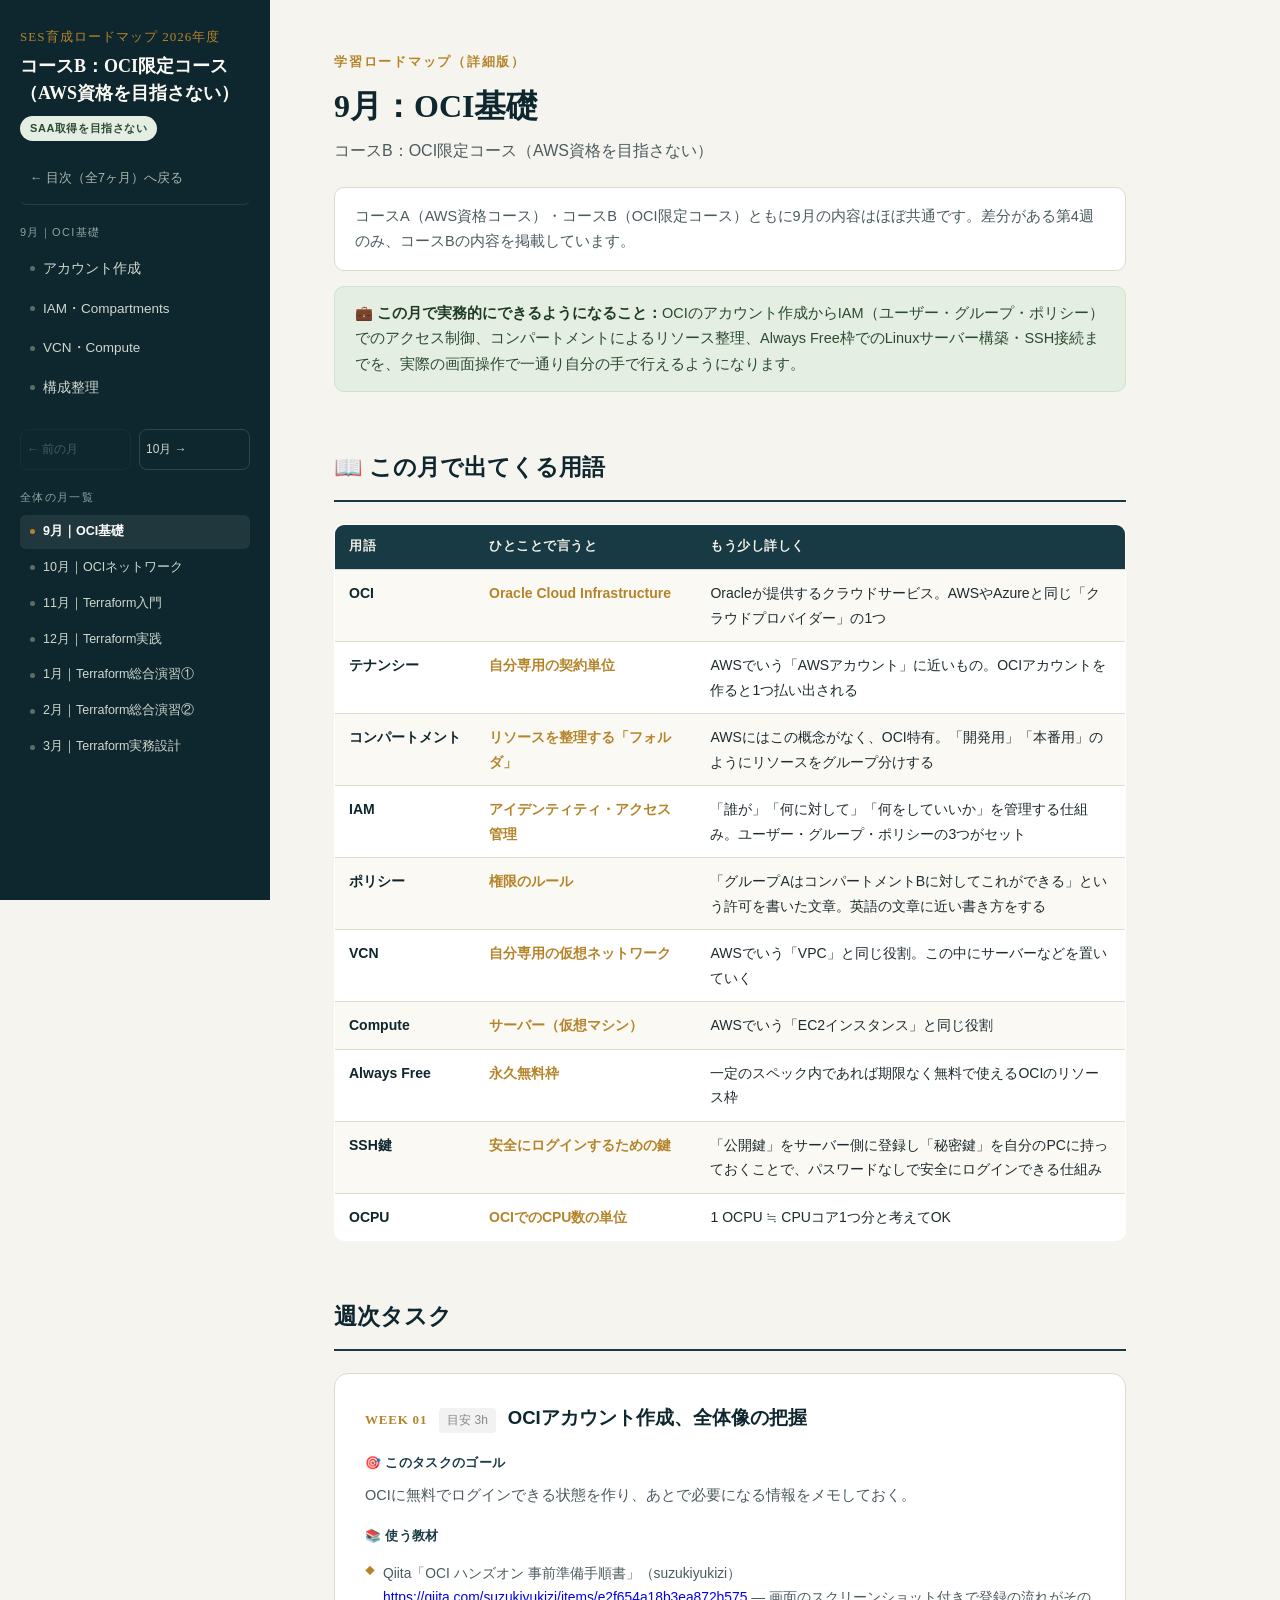
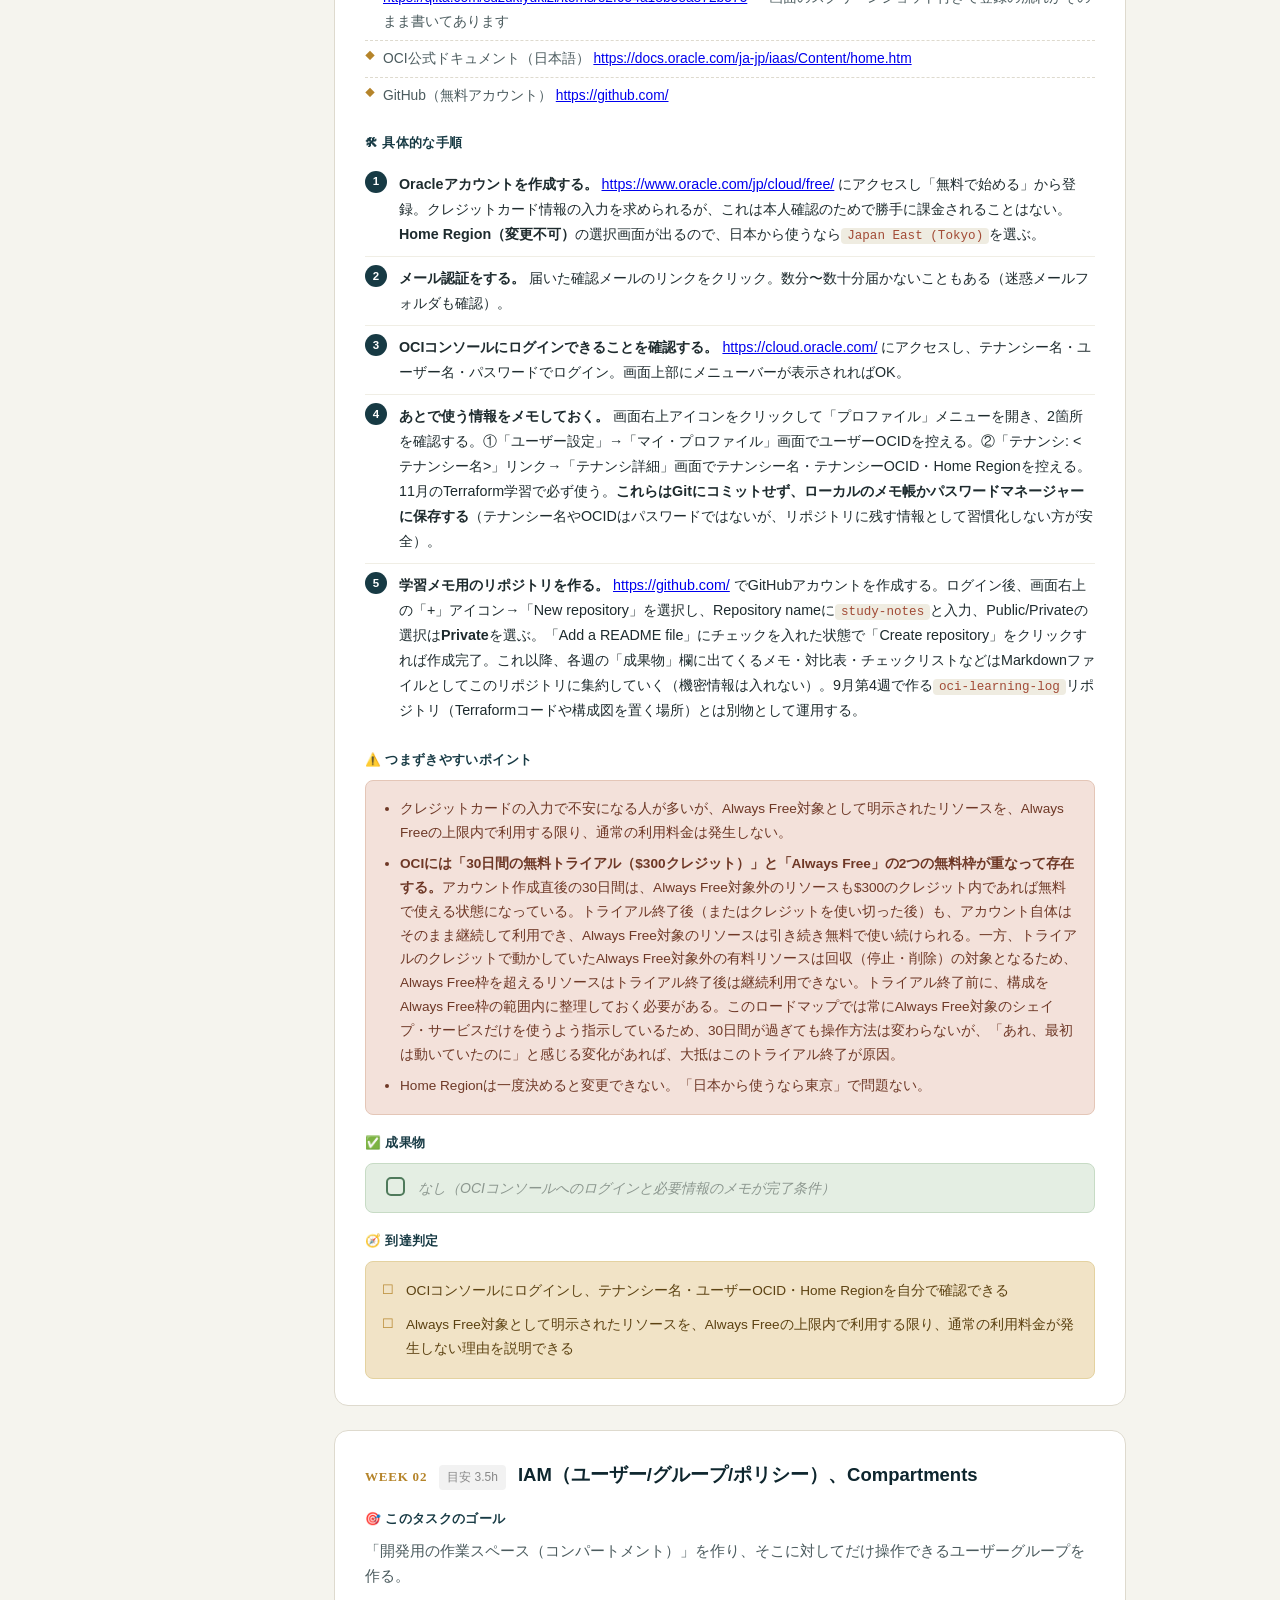
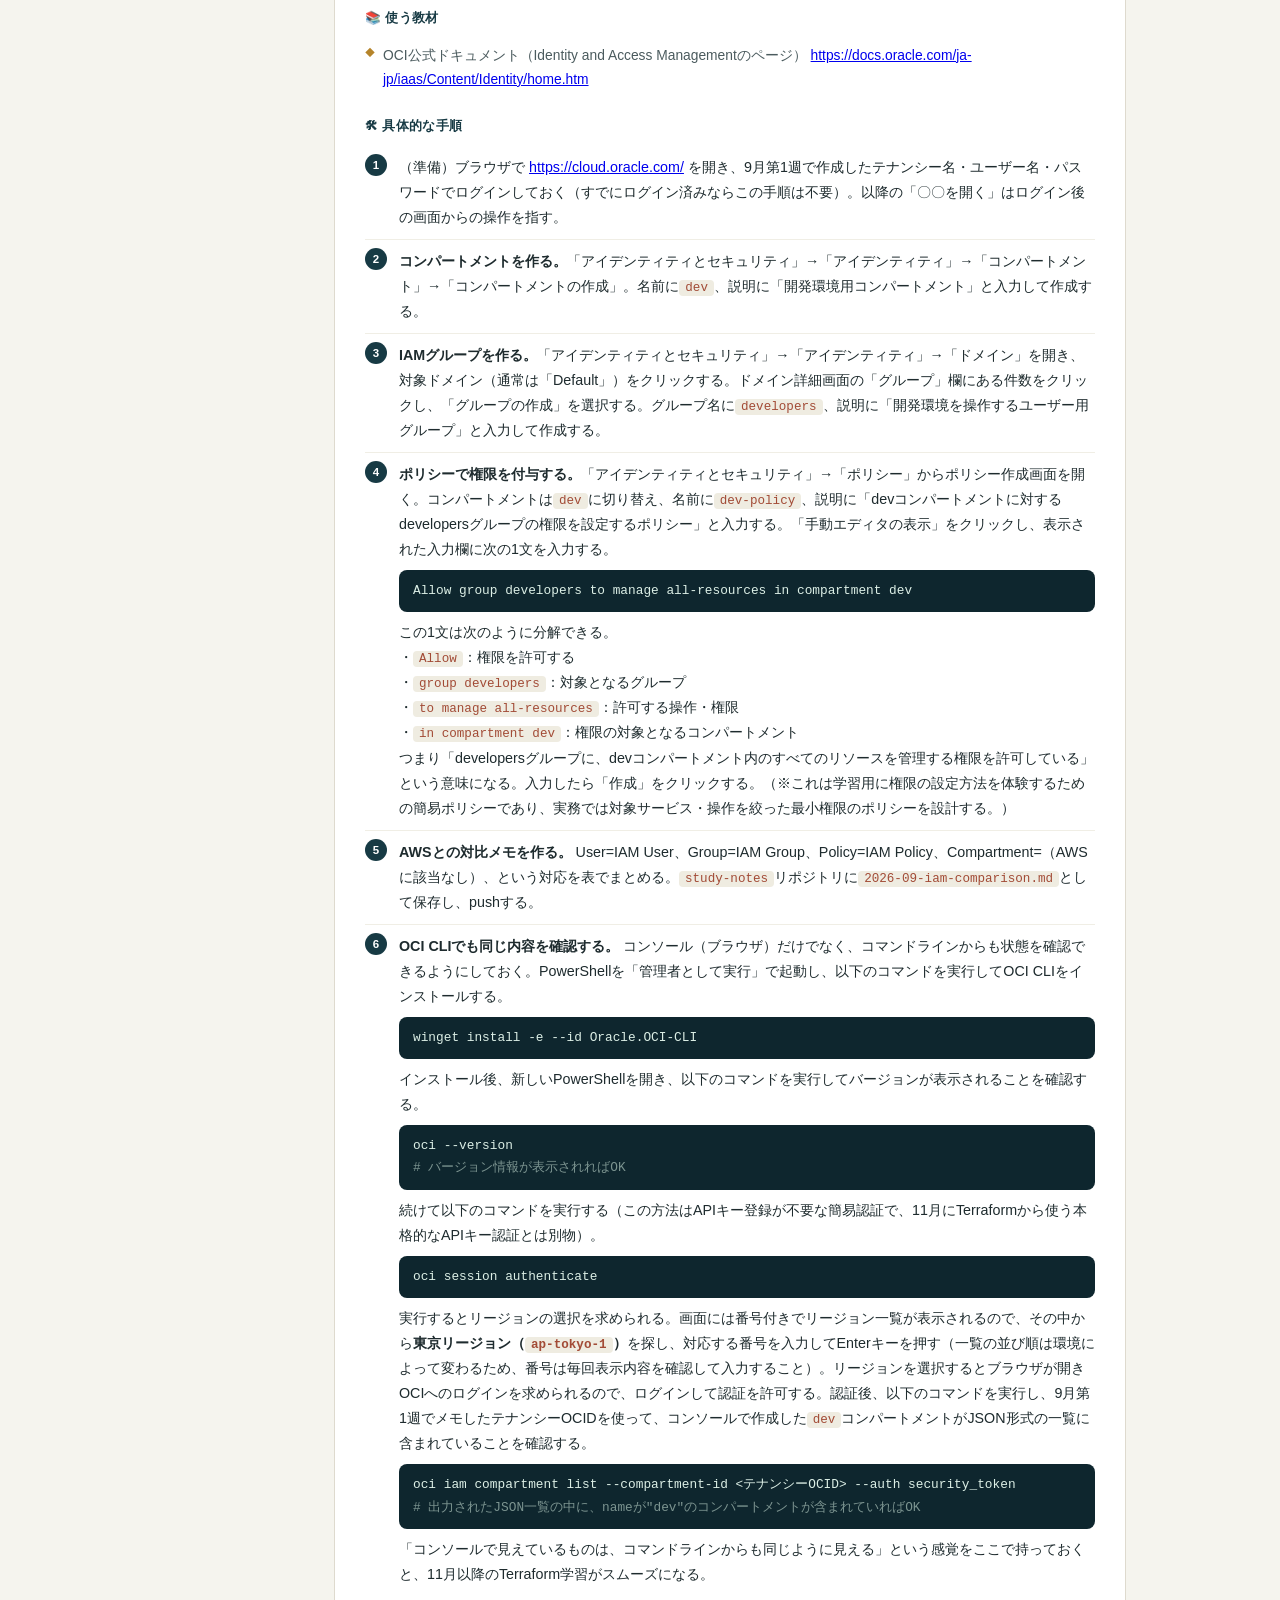
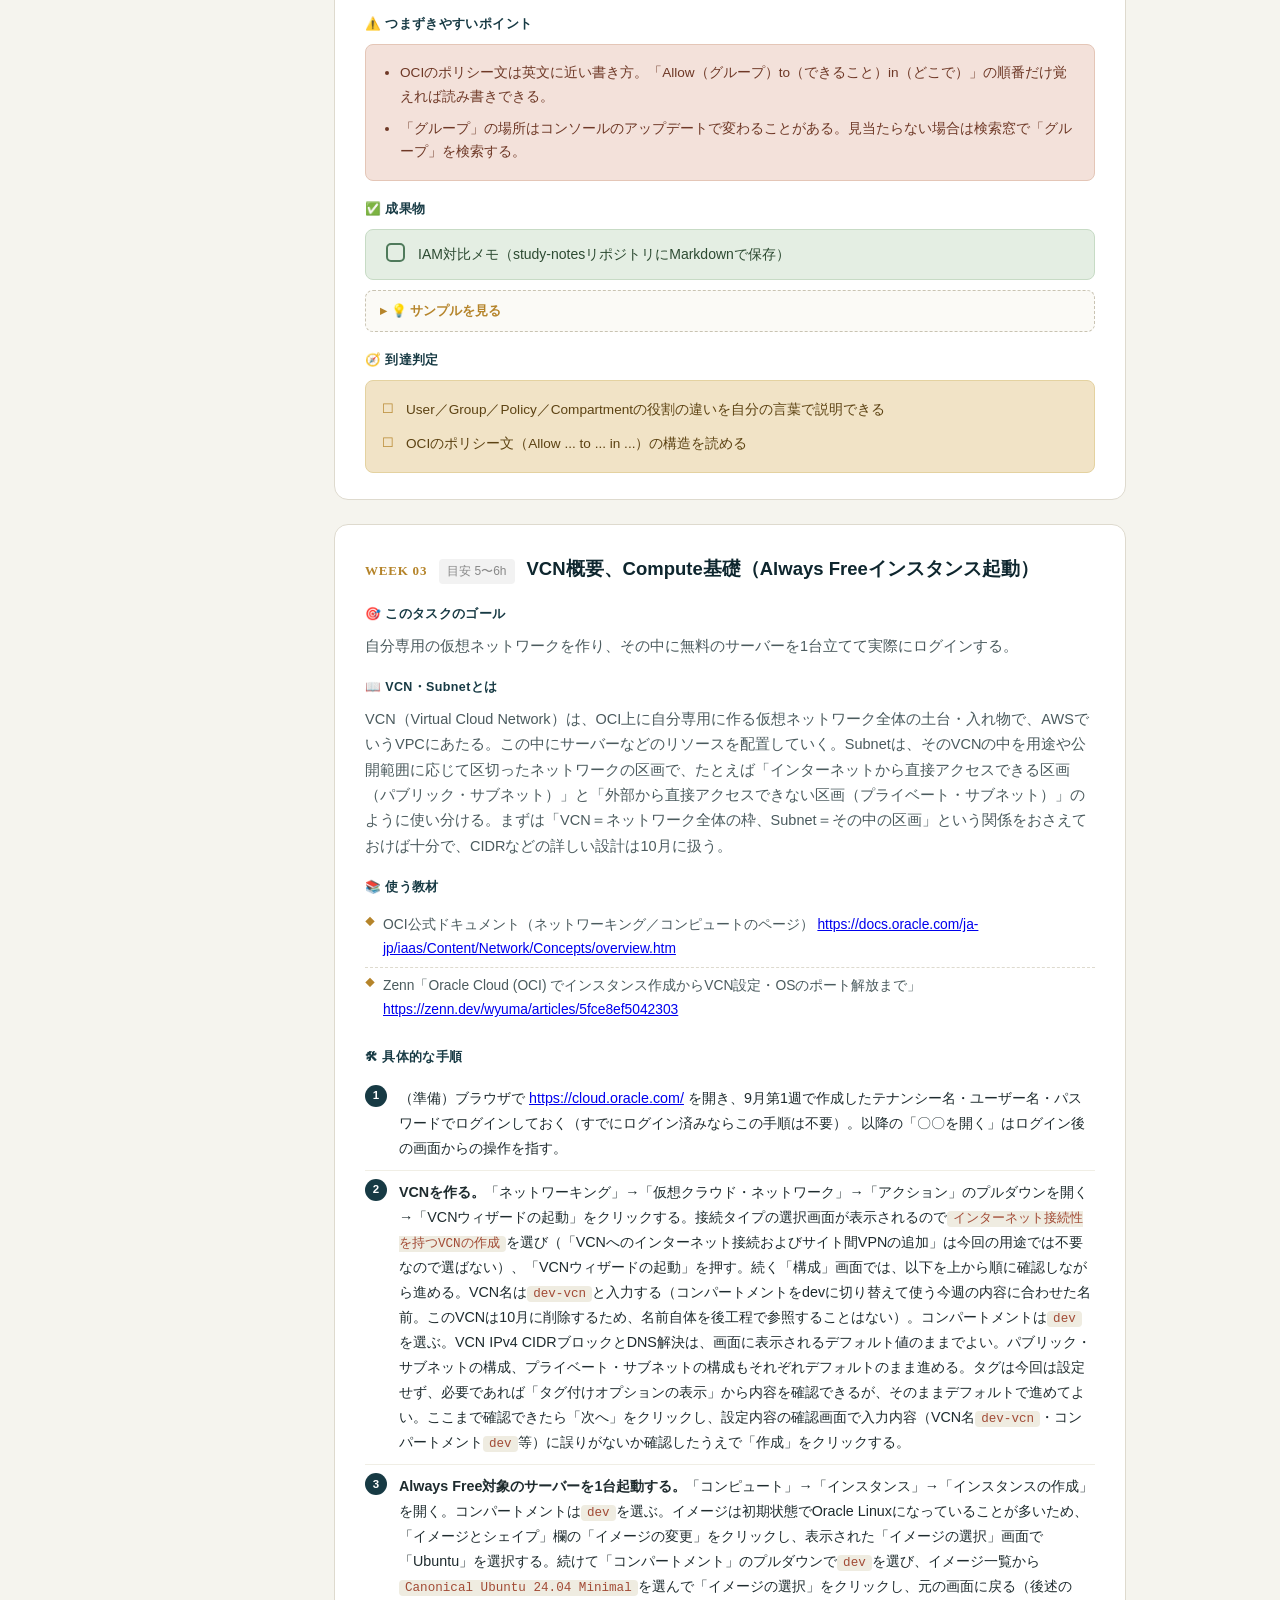
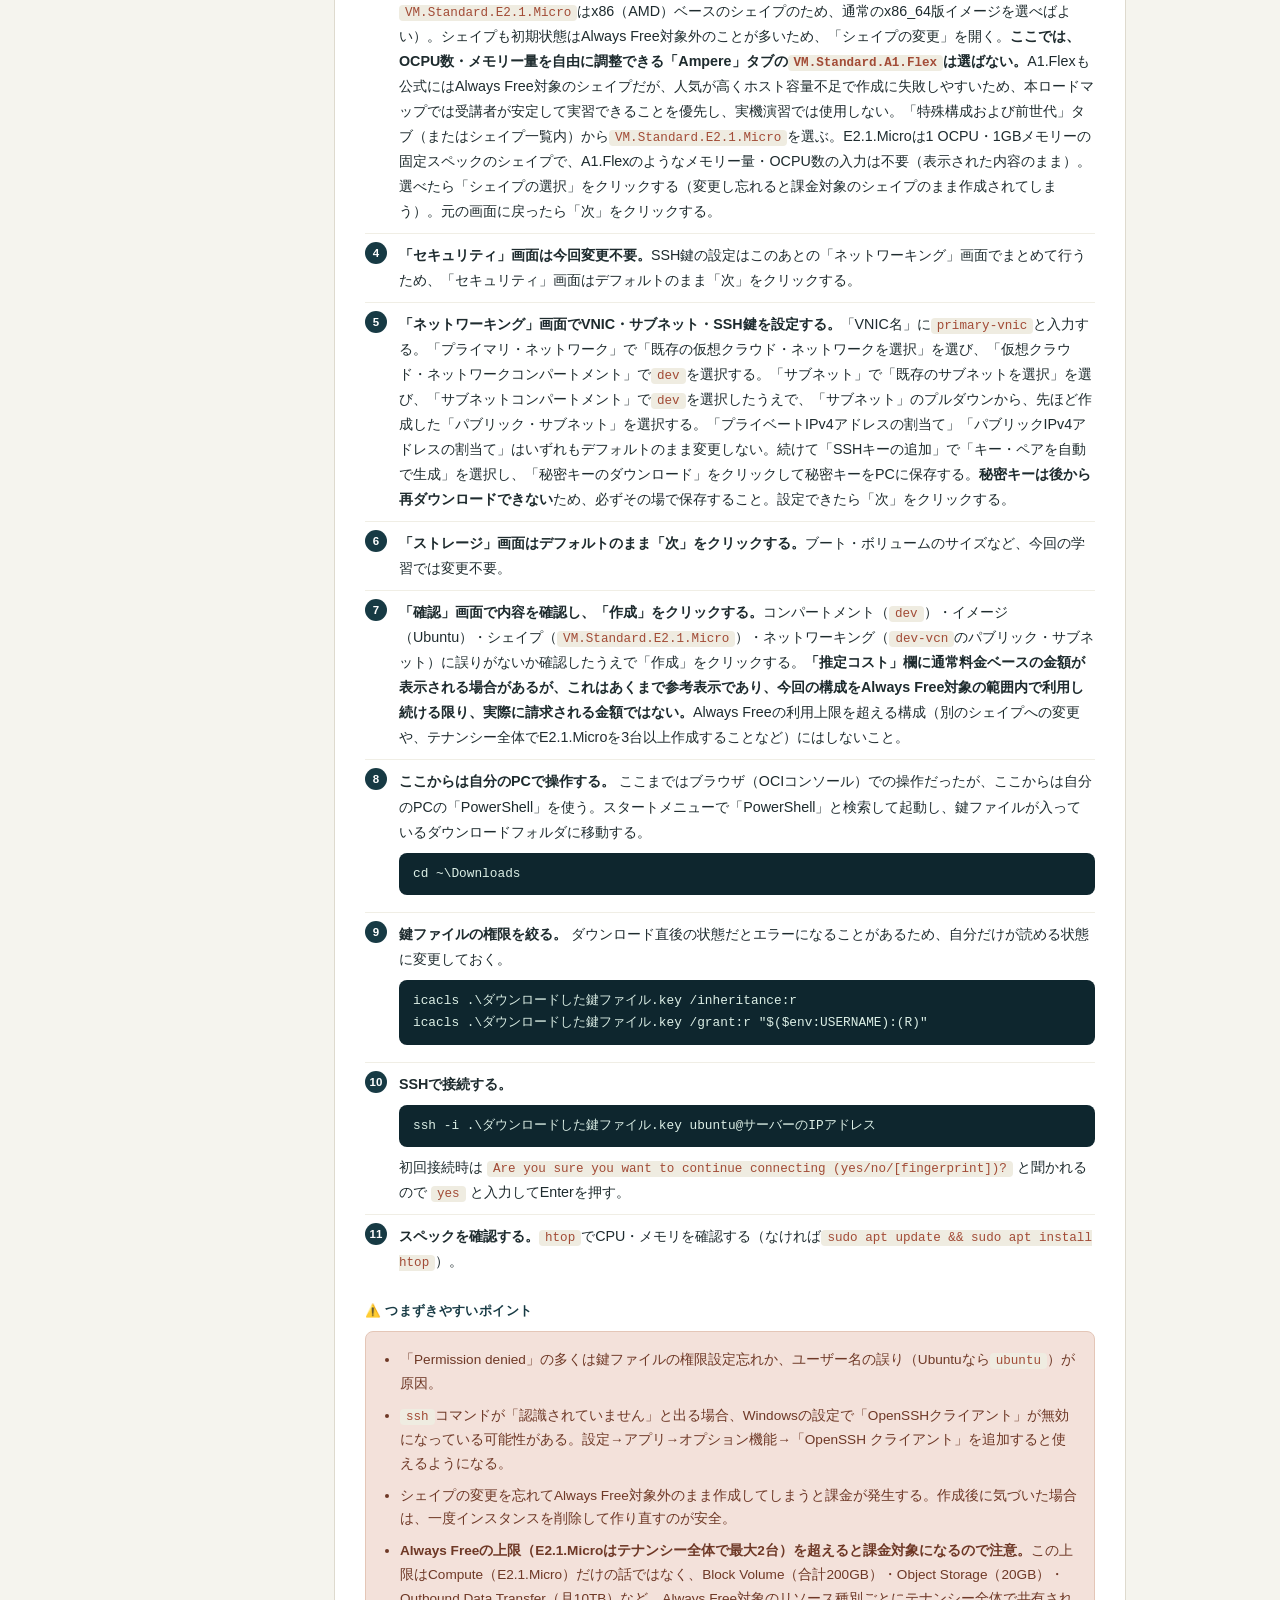
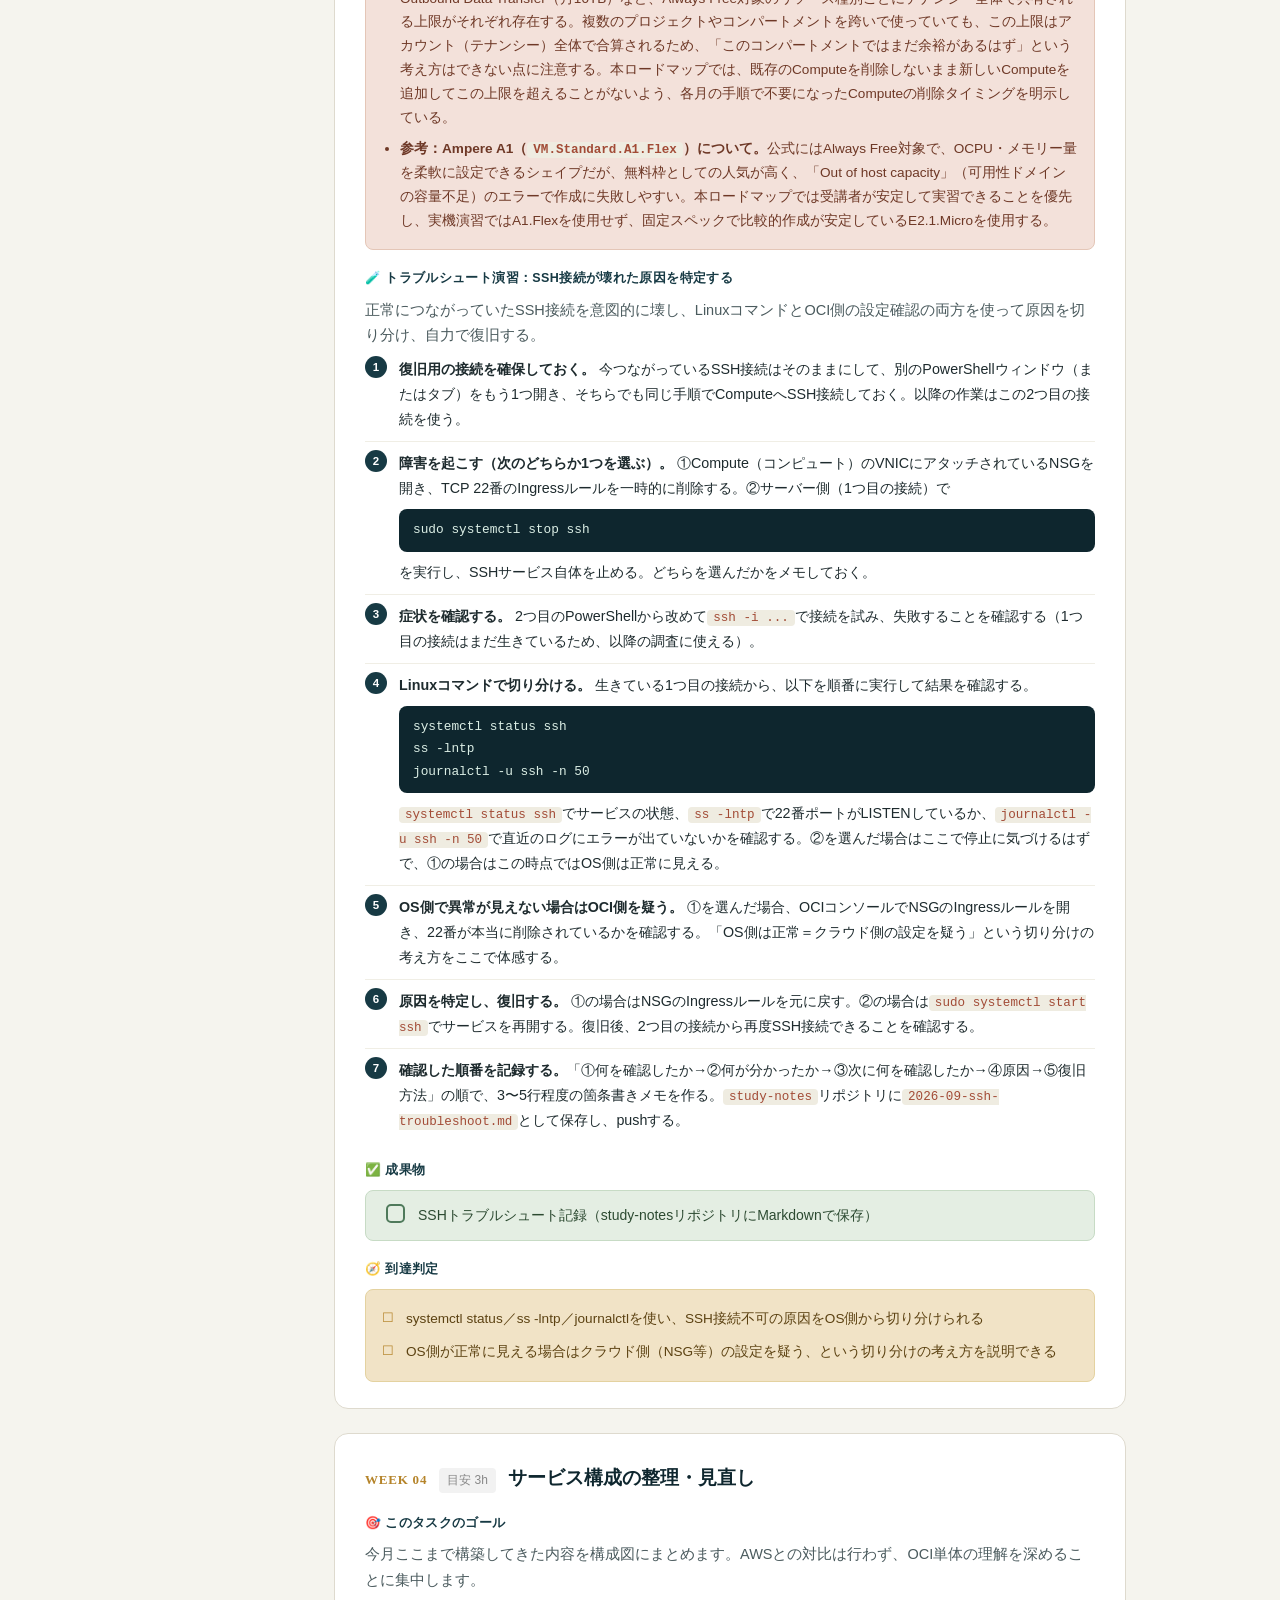
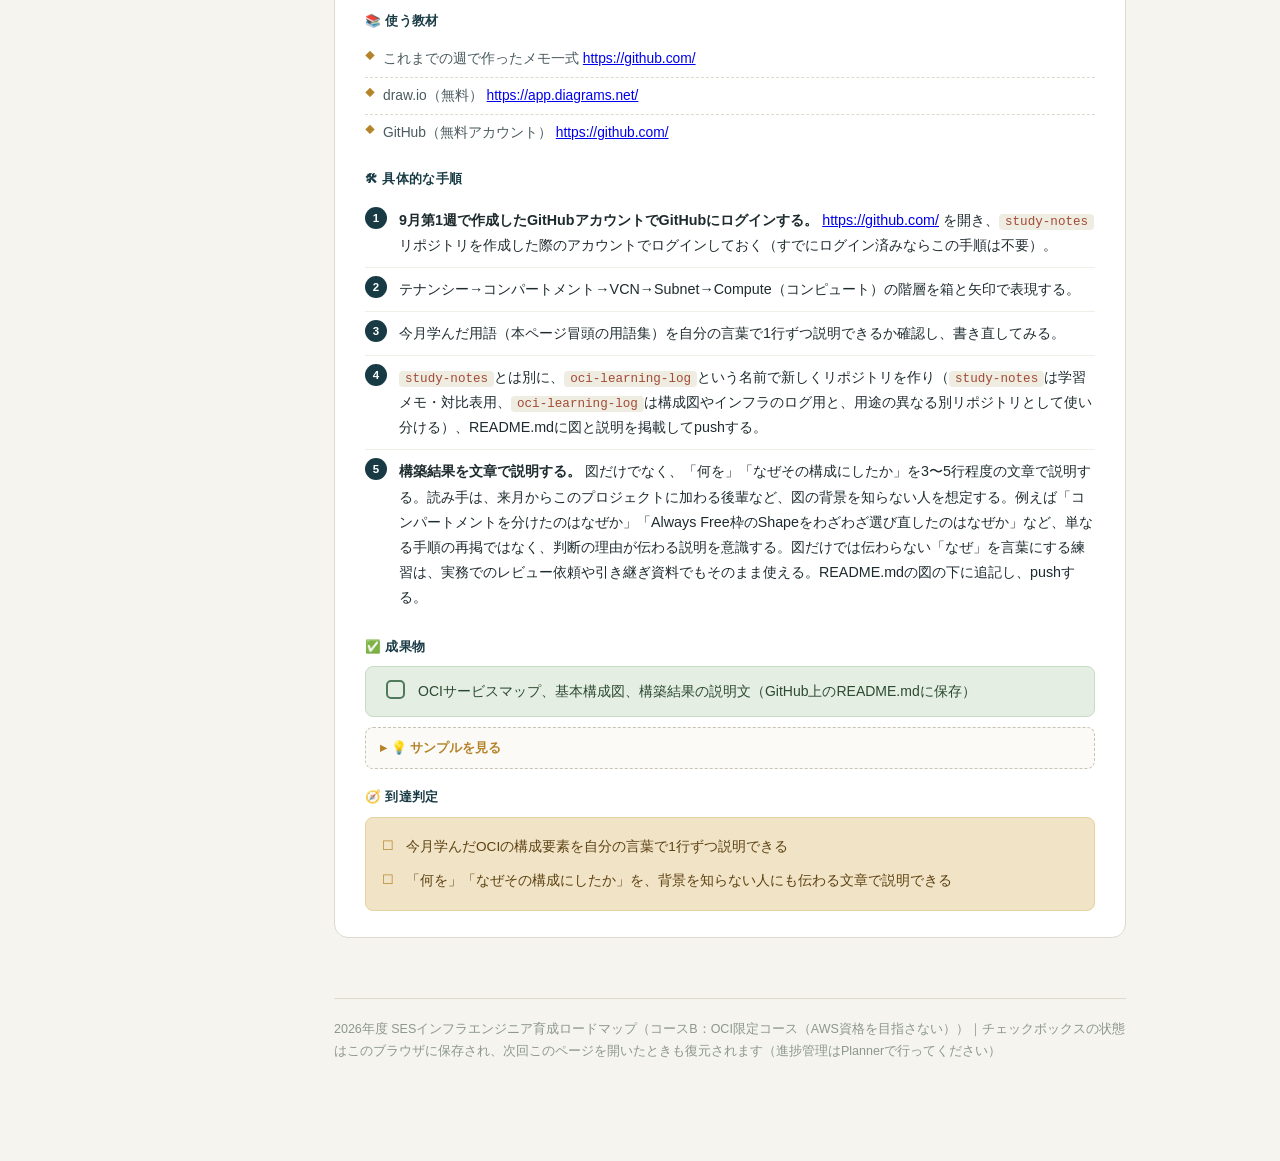
==== commit 8acd13ee: "Add files via upload" ====
--- a/2026-09.html
+++ b/2026-09.html
@@ -77,7 +77,7 @@
       <div class="block">
         <div class="block-label">🛠 具体的な手順</div>
         <ol class="steps"><li>（準備）ブラウザで <a href="https://cloud.oracle.com/" target="_blank" rel="noopener">https://cloud.oracle.com/</a> を開き、9月第1週で作成したテナンシー名・ユーザー名・パスワードでログインしておく（すでにログイン済みならこの手順は不要）。以降の「〇〇を開く」はログイン後の画面からの操作を指す。</li><li><b>コンパートメントを作る。</b>「アイデンティティとセキュリティ」→「アイデンティティ」→「コンパートメント」→「コンパートメントの作成」。名前に<code class="inline">dev</code>、説明に「開発環境用コンパートメント」と入力して作成する。</li><li><b>IAMグループを作る。</b>「アイデンティティとセキュリティ」→「アイデンティティ」→「ドメイン」を開き、対象ドメイン（通常は「Default」）をクリックする。ドメイン詳細画面の「グループ」欄にある件数をクリックし、「グループの作成」を選択する。グループ名に<code class="inline">developers</code>、説明に「開発環境を操作するユーザー用グループ」と入力して作成する。</li><li><b>ポリシーで権限を付与する。</b>「アイデンティティとセキュリティ」→「ポリシー」からポリシー作成画面を開く。コンパートメントは<code class="inline">dev</code>に切り替え、名前に<code class="inline">dev-policy</code>、説明に「devコンパートメントに対するdevelopersグループの権限を設定するポリシー」と入力する。「手動エディタの表示」をクリックし、表示された入力欄に次の1文を入力する。<div class="cmd">Allow group developers to manage all-resources in compartment dev</div>この1文は次のように分解できる。<br>・<code class="inline">Allow</code>：権限を許可する<br>・<code class="inline">group developers</code>：対象となるグループ<br>・<code class="inline">to manage all-resources</code>：許可する操作・権限<br>・<code class="inline">in compartment dev</code>：権限の対象となるコンパートメント<br>つまり「developersグループに、devコンパートメント内のすべてのリソースを管理する権限を許可している」という意味になる。入力したら「作成」をクリックする。（※これは学習用に権限の設定方法を体験するための簡易ポリシーであり、実務では対象サービス・操作を絞った最小権限のポリシーを設計する。）</li><li><b>AWSとの対比メモを作る。</b> User=IAM User、Group=IAM Group、Policy=IAM Policy、Compartment=（AWSに該当なし）、という対応を表でまとめる。<code class="inline">study-notes</code>リポジトリに<code class="inline">2026-09-iam-comparison.md</code>として保存し、pushする。</li><li><b>OCI CLIでも同じ内容を確認する。</b> コンソール（ブラウザ）だけでなく、コマンドラインからも状態を確認できるようにしておく。PowerShellを「管理者として実行」で起動し、以下のコマンドを実行してOCI CLIをインストールする。<div class="cmd">winget install -e --id Oracle.OCI-CLI</div>インストール後、新しいPowerShellを開き、以下のコマンドを実行してバージョンが表示されることを確認する。<div class="cmd">oci --version<span class="out">
-# バージョン情報が表示されればOK</span></div>続けて以下のコマンドを実行するとブラウザが開きOCIへのログインを求められるので、ログインして認証を許可する（この方法はAPIキー登録が不要な簡易認証で、11月にTerraformから使う本格的なAPIキー認証とは別物）。<div class="cmd">oci session authenticate</div>認証後、以下のコマンドを実行し、9月第1週でメモしたテナンシーOCIDを使って、コンソールで作成した<code class="inline">dev</code>コンパートメントがJSON形式の一覧に含まれていることを確認する。<div class="cmd">oci iam compartment list --compartment-id &lt;テナンシーOCID&gt;<span class="out">
+# バージョン情報が表示されればOK</span></div>続けて以下のコマンドを実行する（この方法はAPIキー登録が不要な簡易認証で、11月にTerraformから使う本格的なAPIキー認証とは別物）。<div class="cmd">oci session authenticate</div>実行するとリージョンの選択を求められる。画面には番号付きでリージョン一覧が表示されるので、その中から<b>東京リージョン（<code class="inline">ap-tokyo-1</code>）</b>を探し、対応する番号を入力してEnterキーを押す（一覧の並び順は環境によって変わるため、番号は毎回表示内容を確認して入力すること）。リージョンを選択するとブラウザが開きOCIへのログインを求められるので、ログインして認証を許可する。認証後、以下のコマンドを実行し、9月第1週でメモしたテナンシーOCIDを使って、コンソールで作成した<code class="inline">dev</code>コンパートメントがJSON形式の一覧に含まれていることを確認する。<div class="cmd">oci iam compartment list --compartment-id &lt;テナンシーOCID&gt; --auth security_token<span class="out">
 # 出力されたJSON一覧の中に、nameが&quot;dev&quot;のコンパートメントが含まれていればOK</span></div>「コンソールで見えているものは、コマンドラインからも同じように見える」という感覚をここで持っておくと、11月以降のTerraform学習がスムーズになる。</li></ol>
       </div>
       <div class="block">
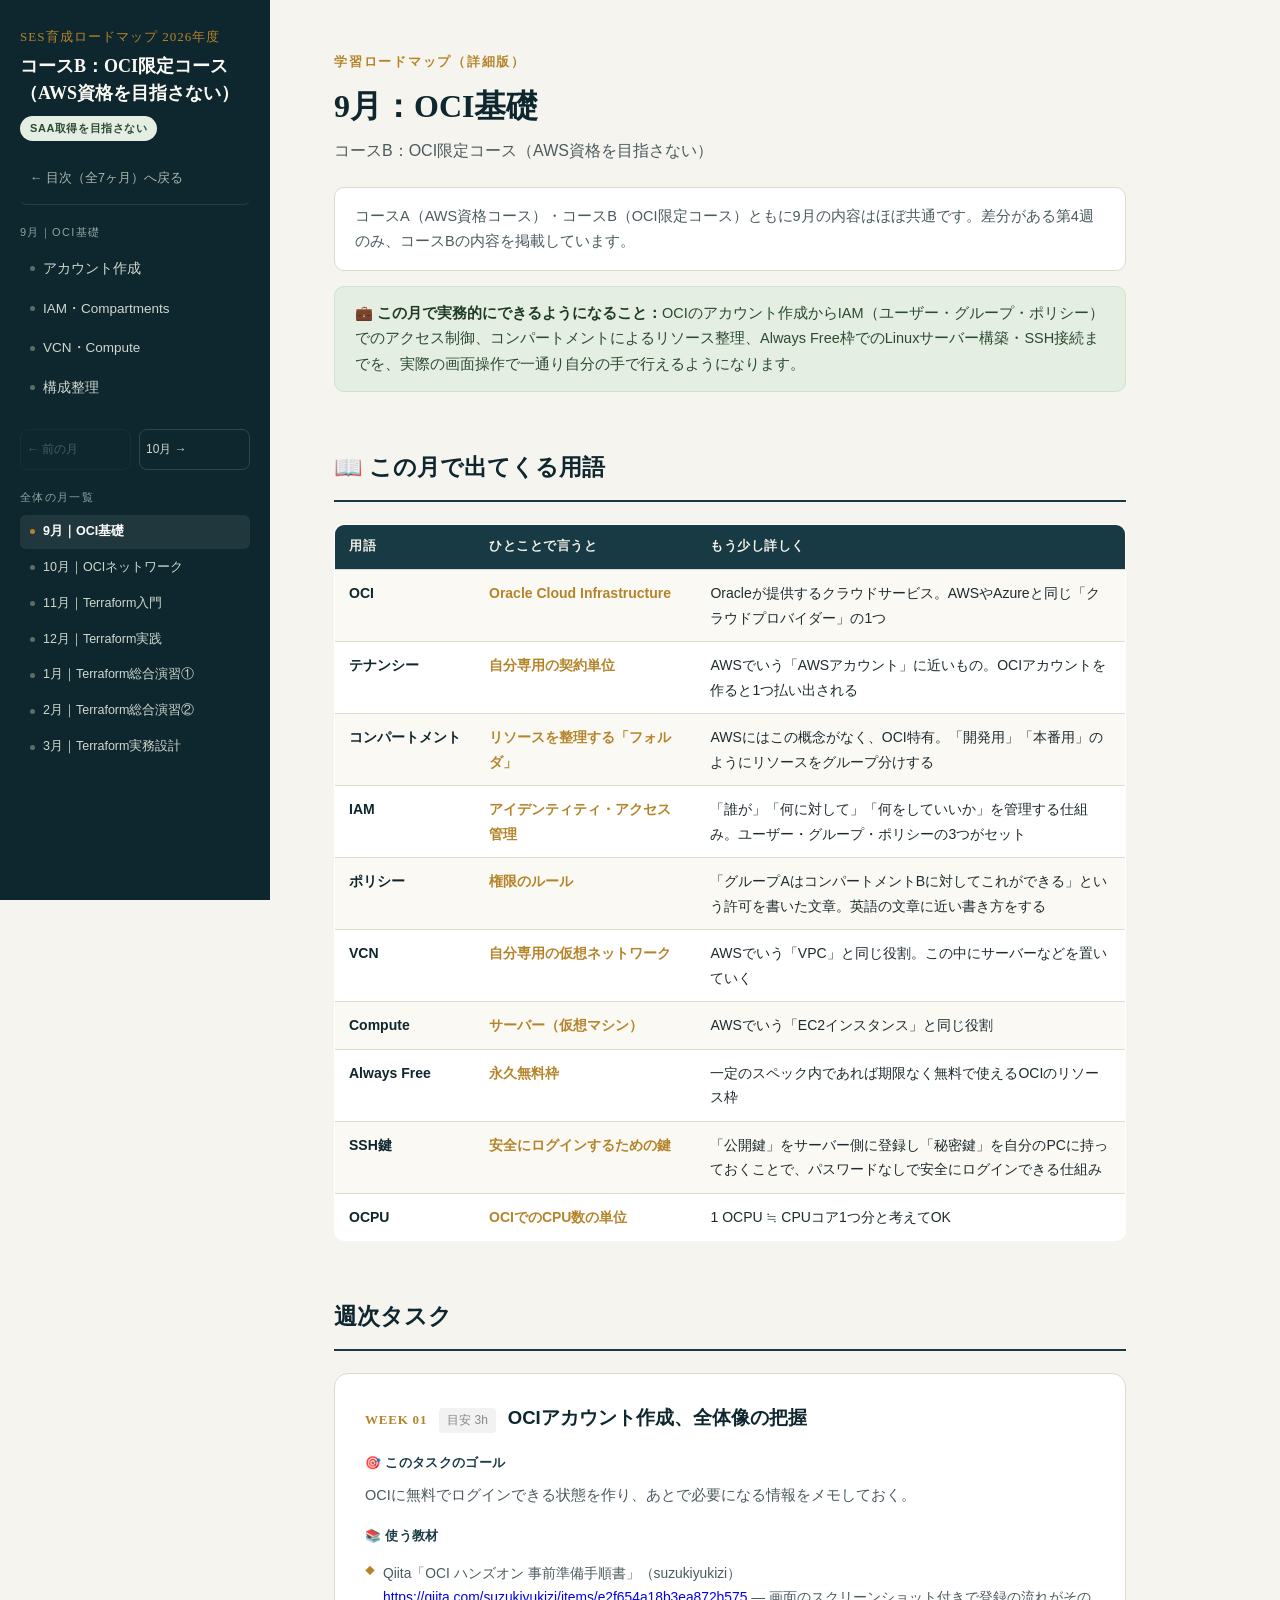
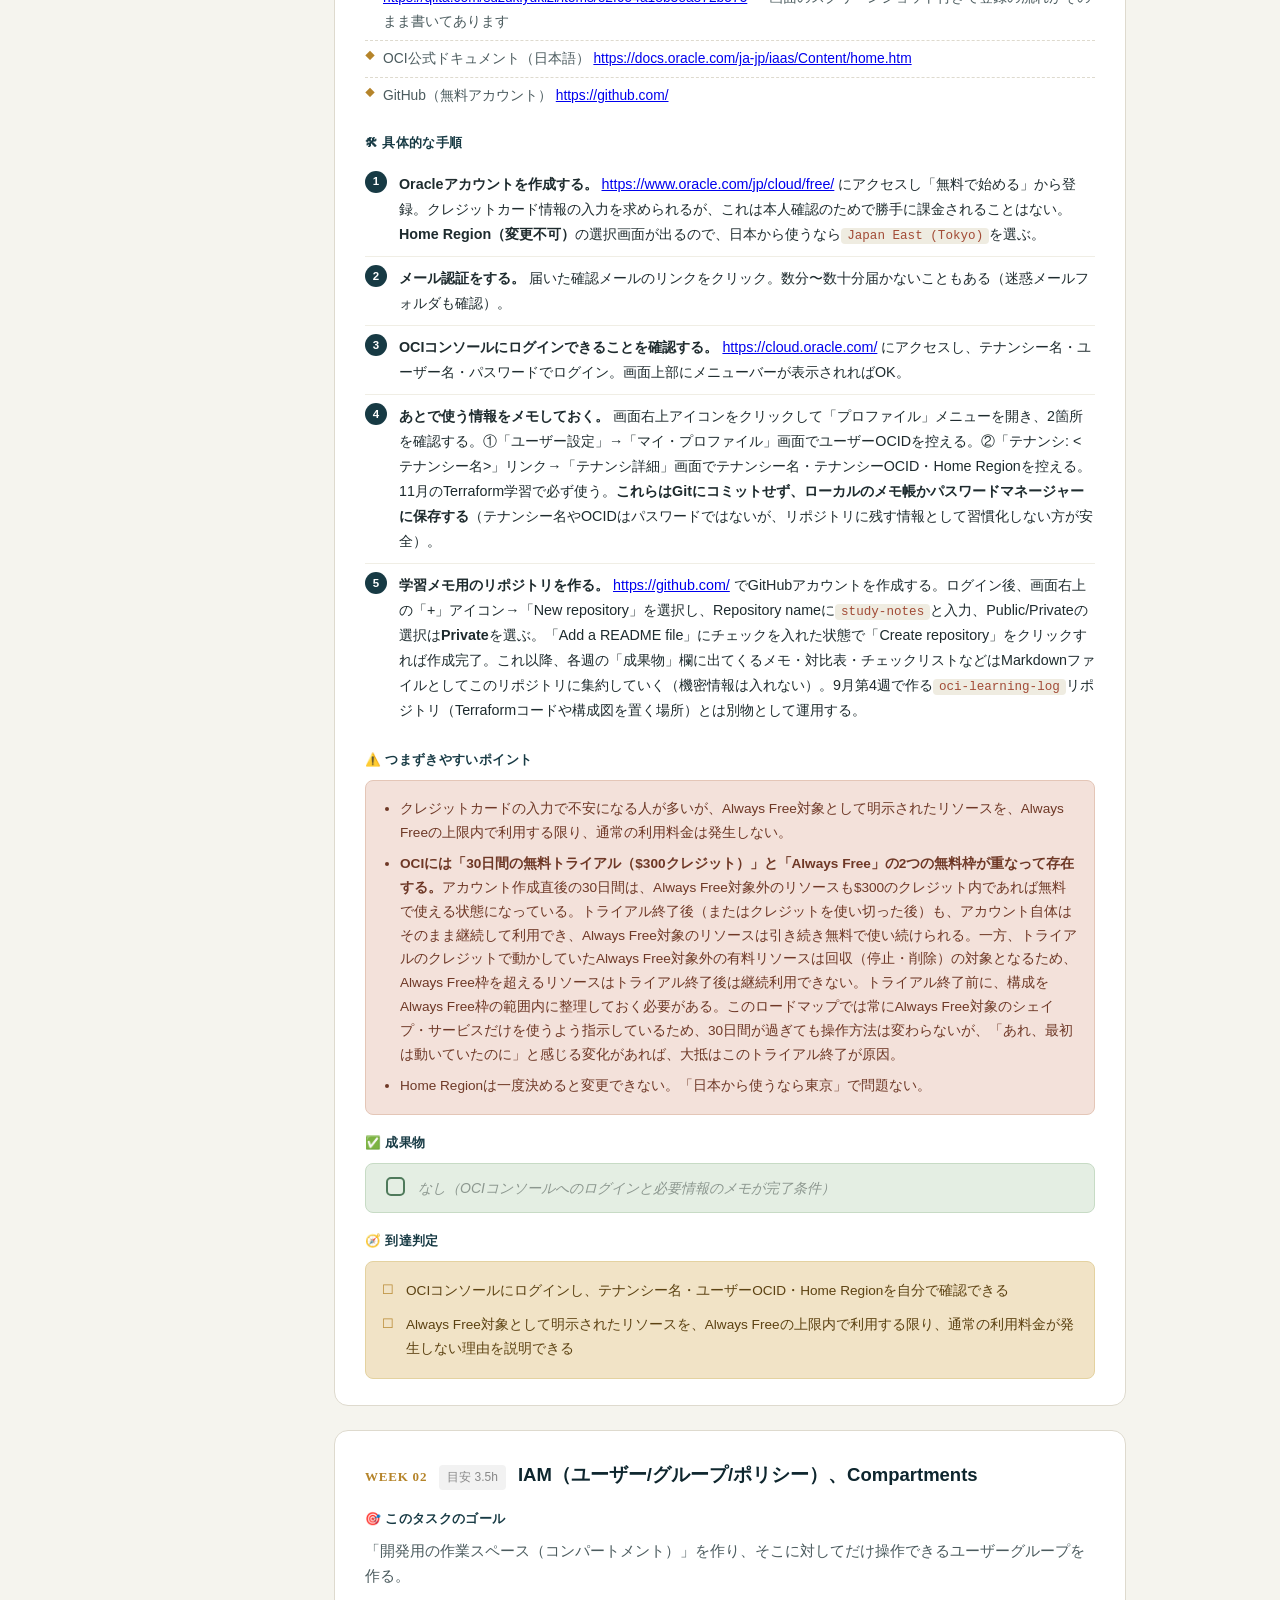
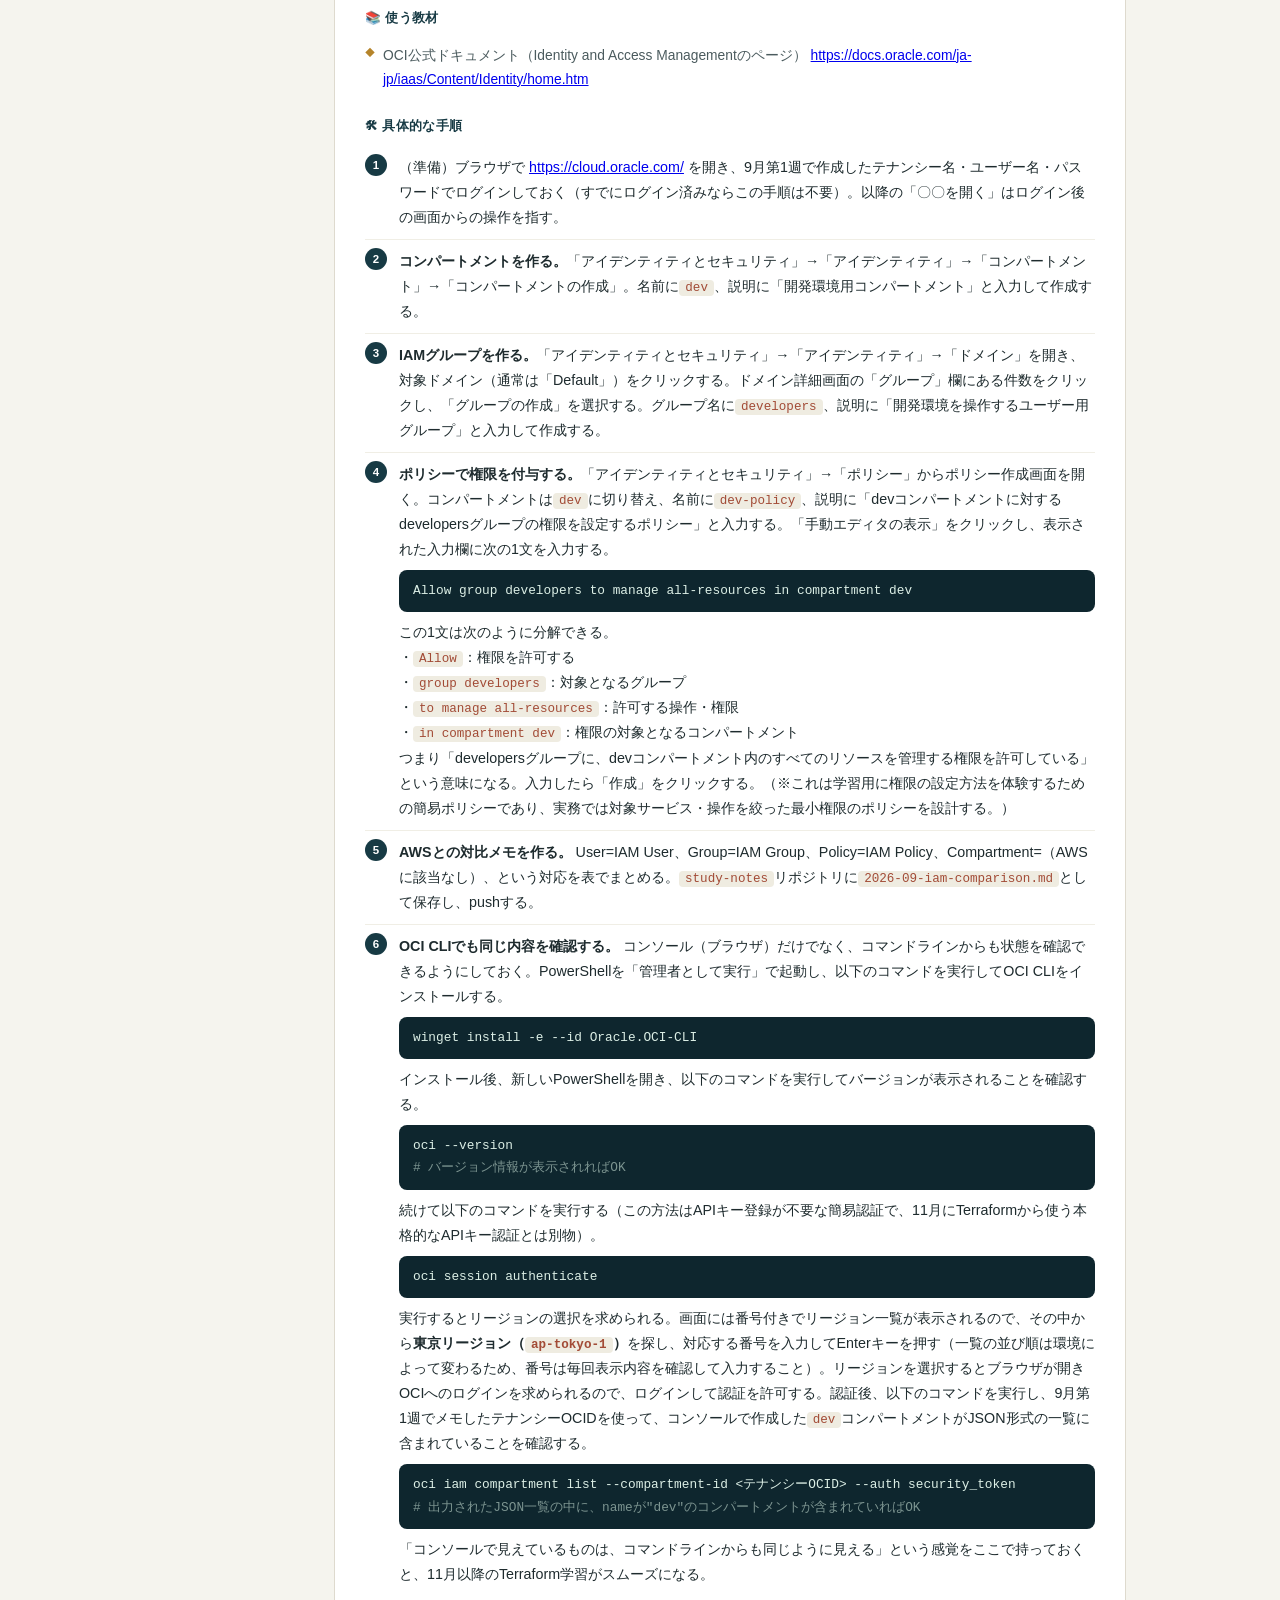
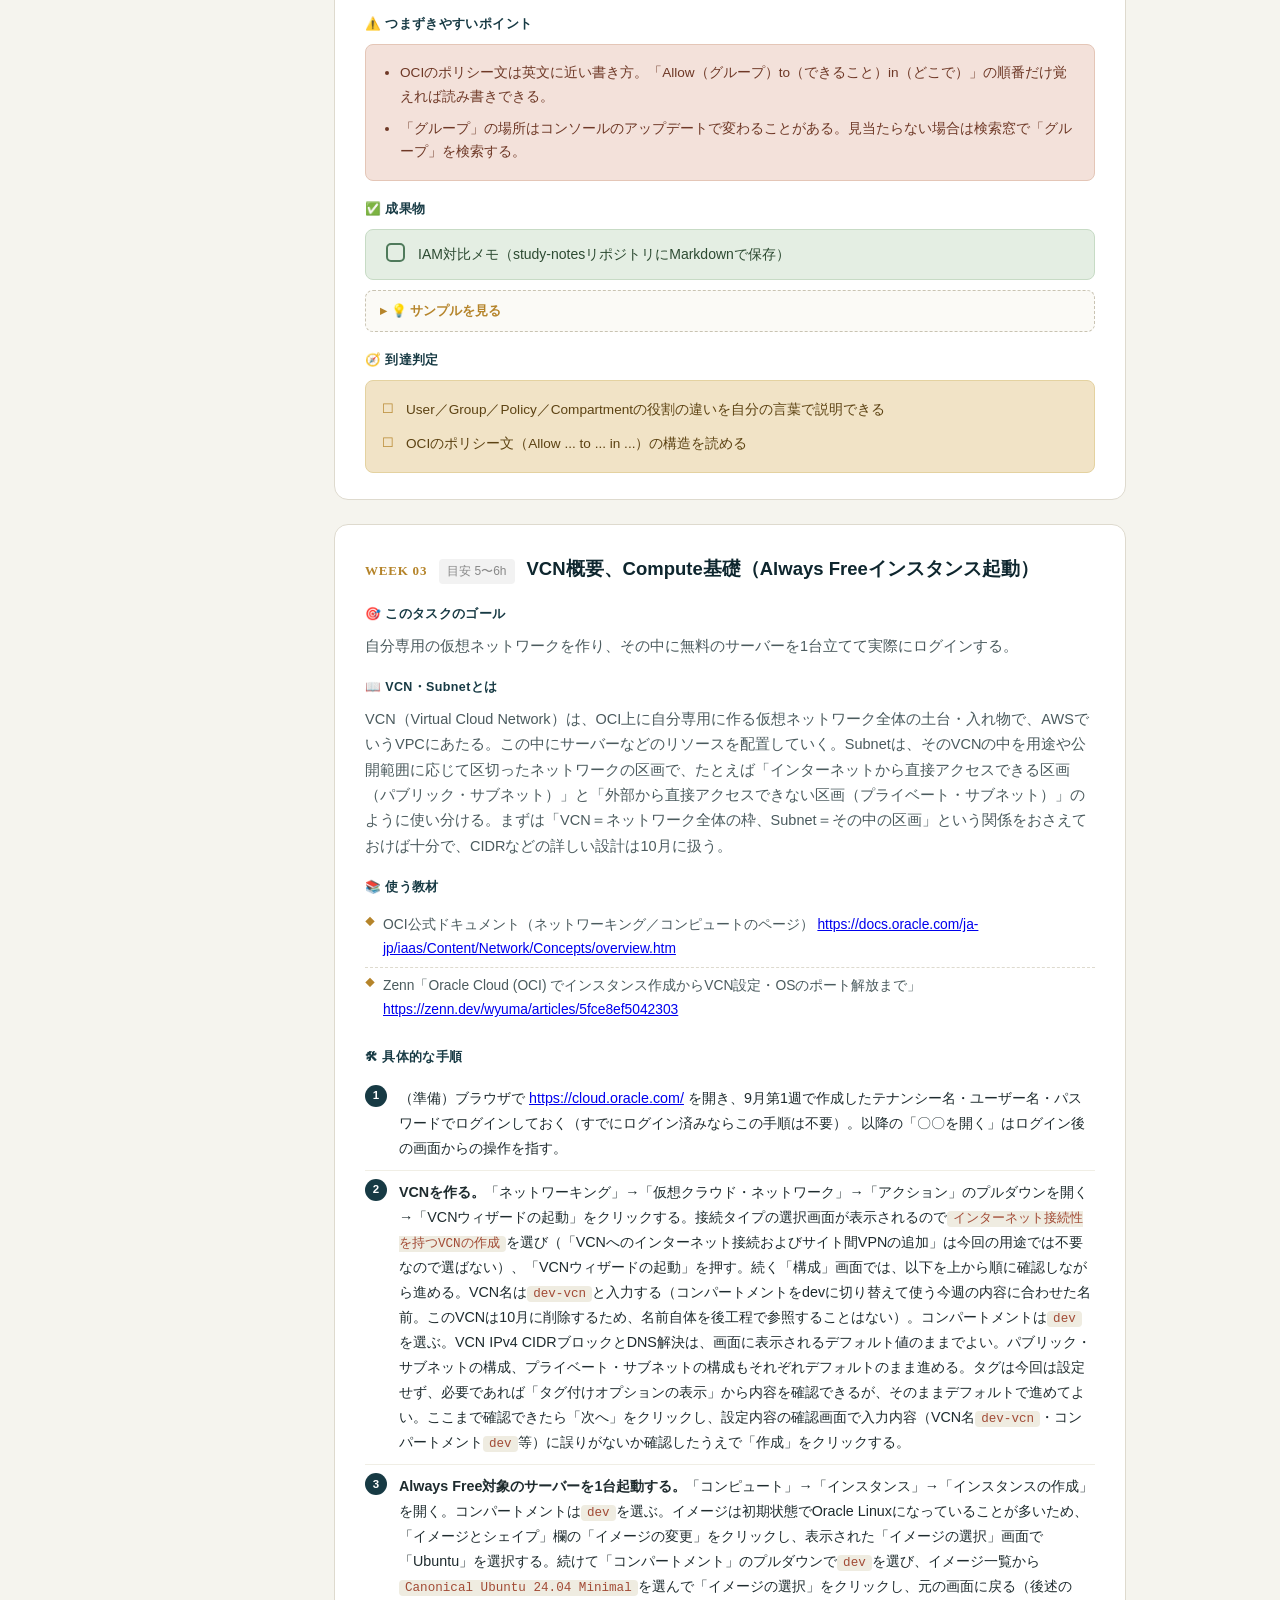
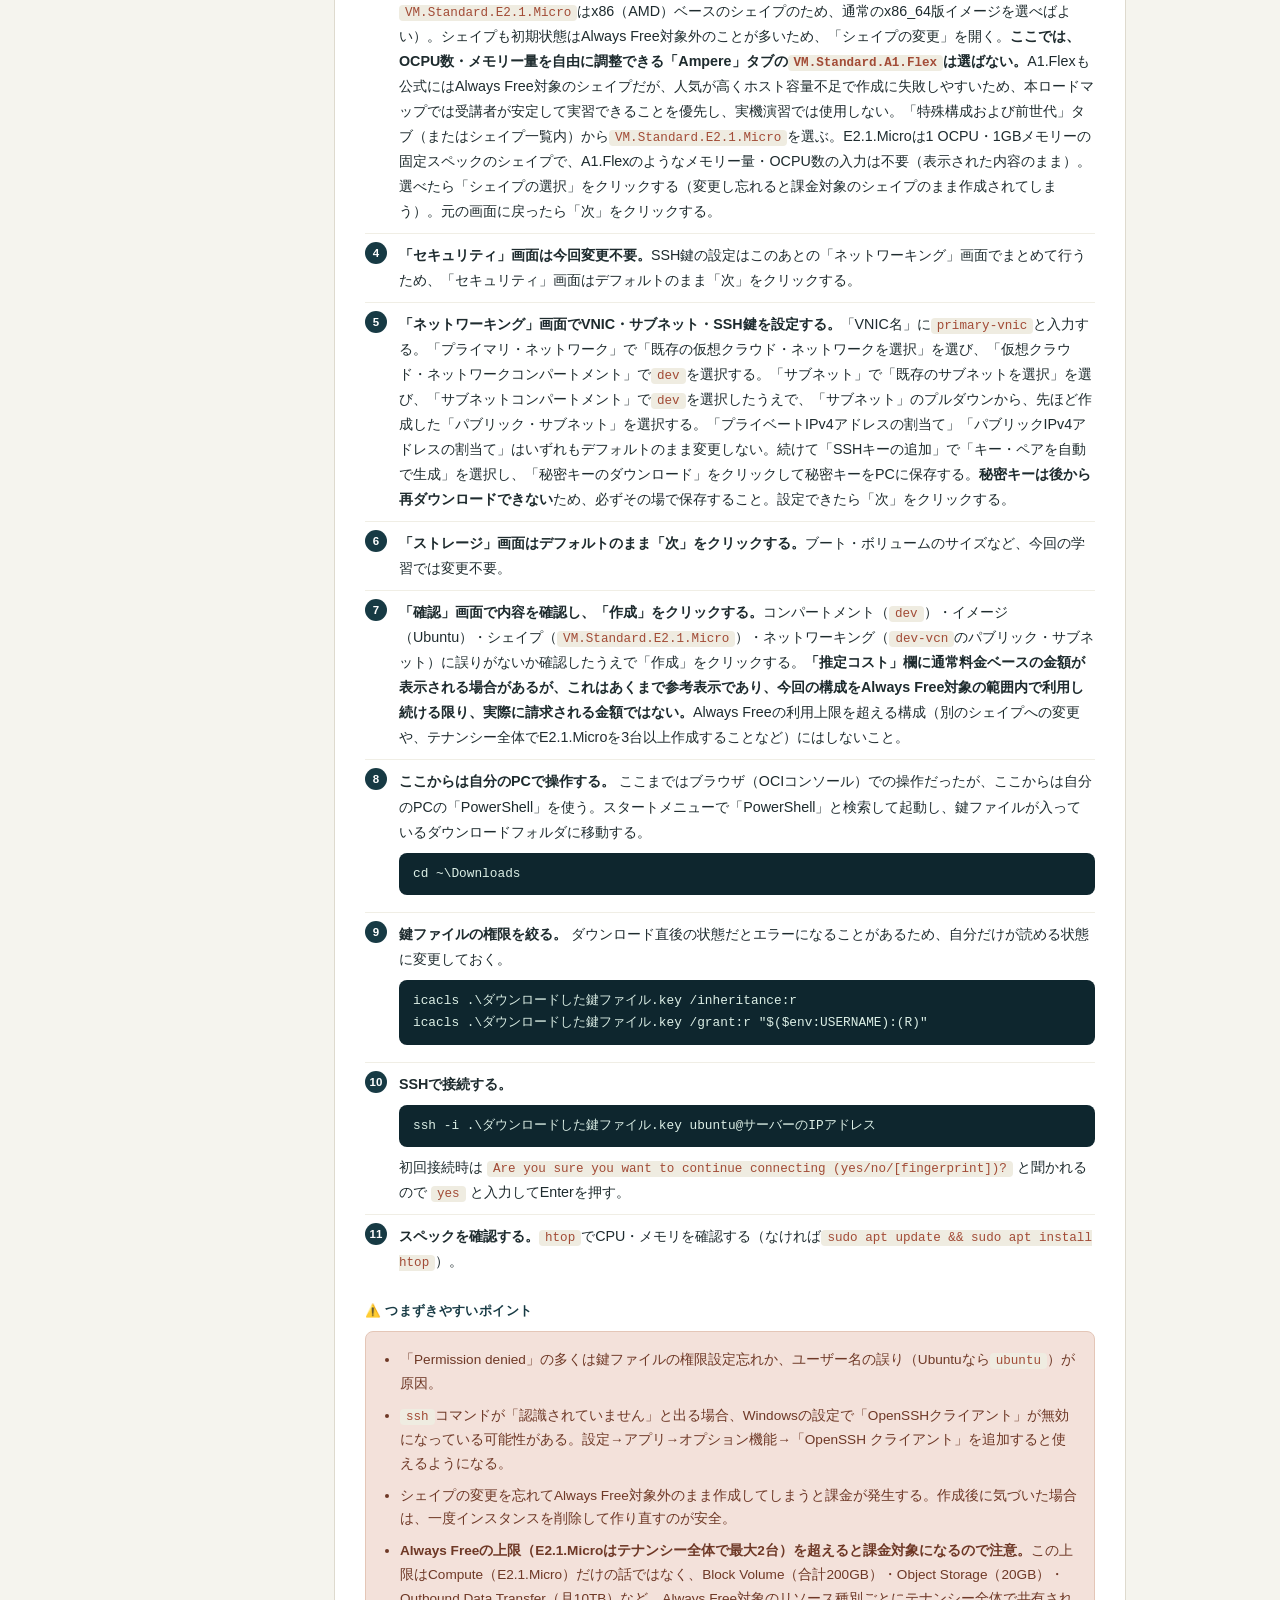
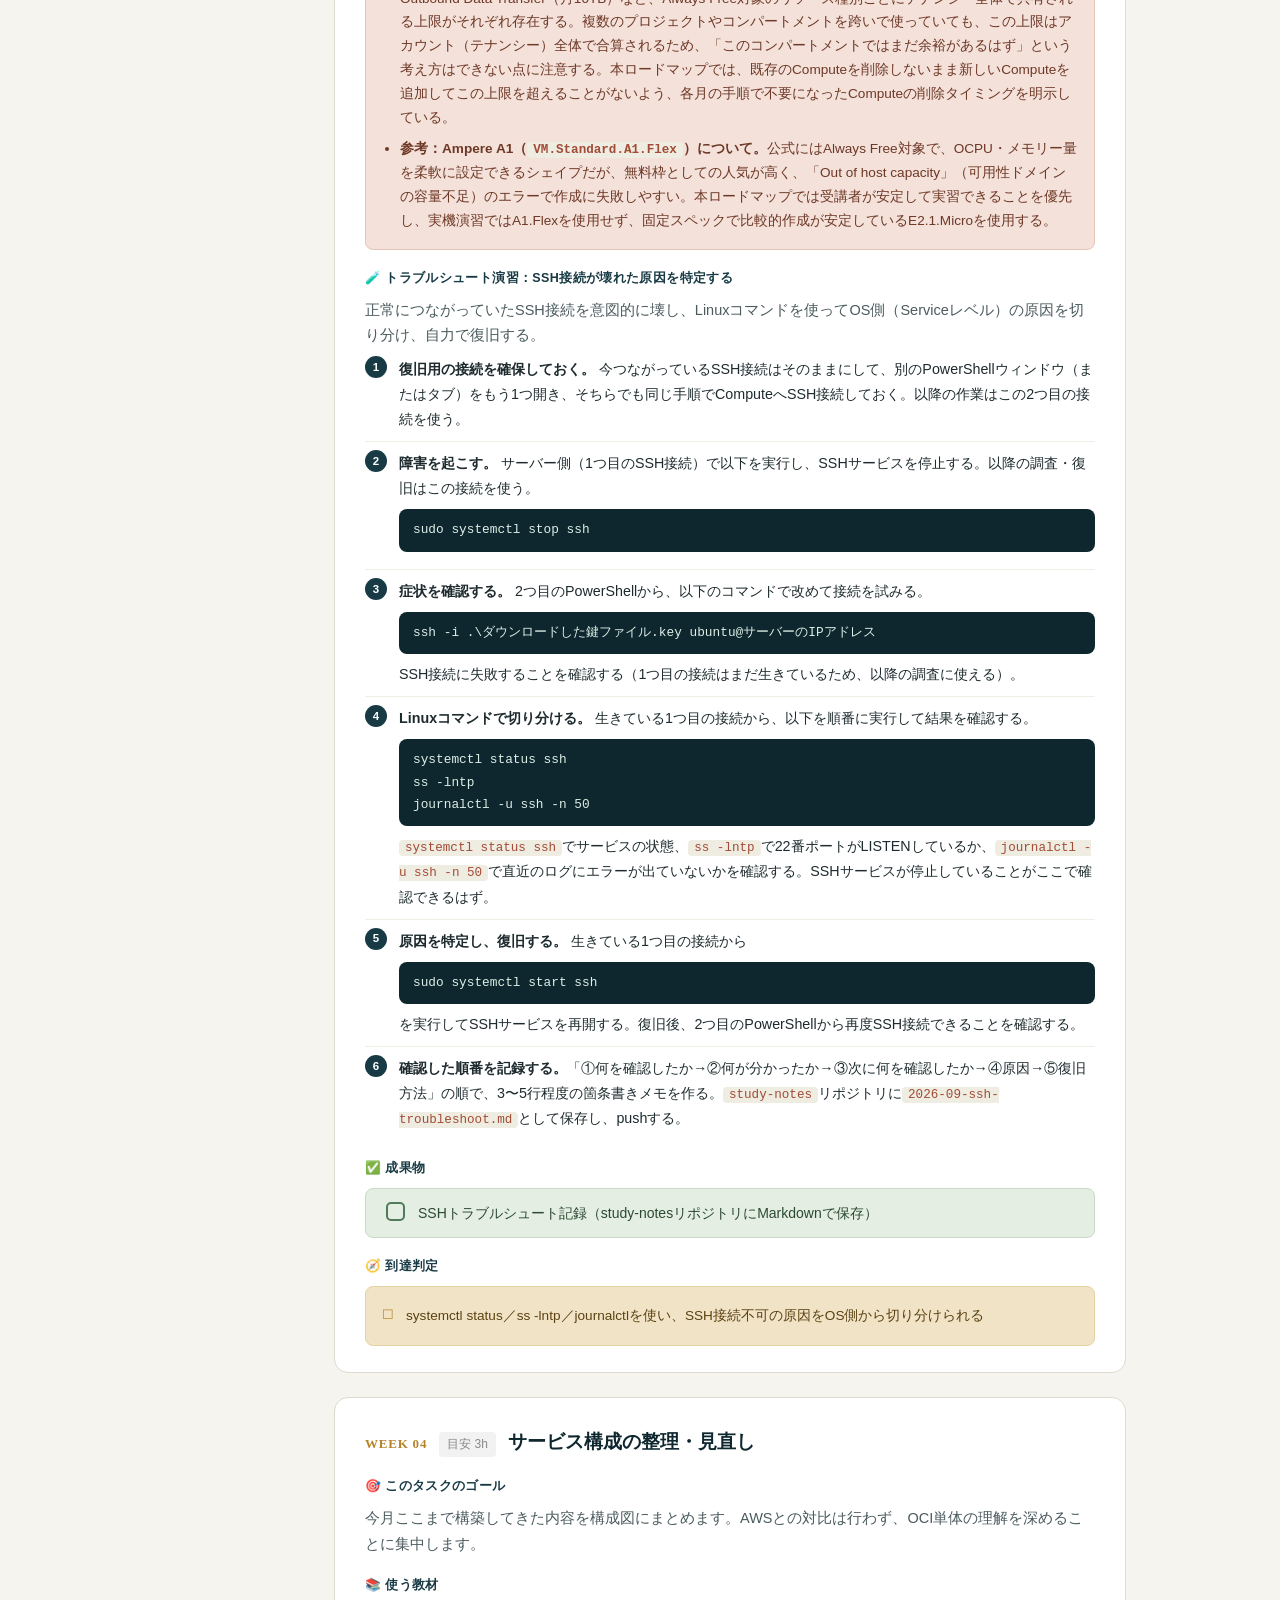
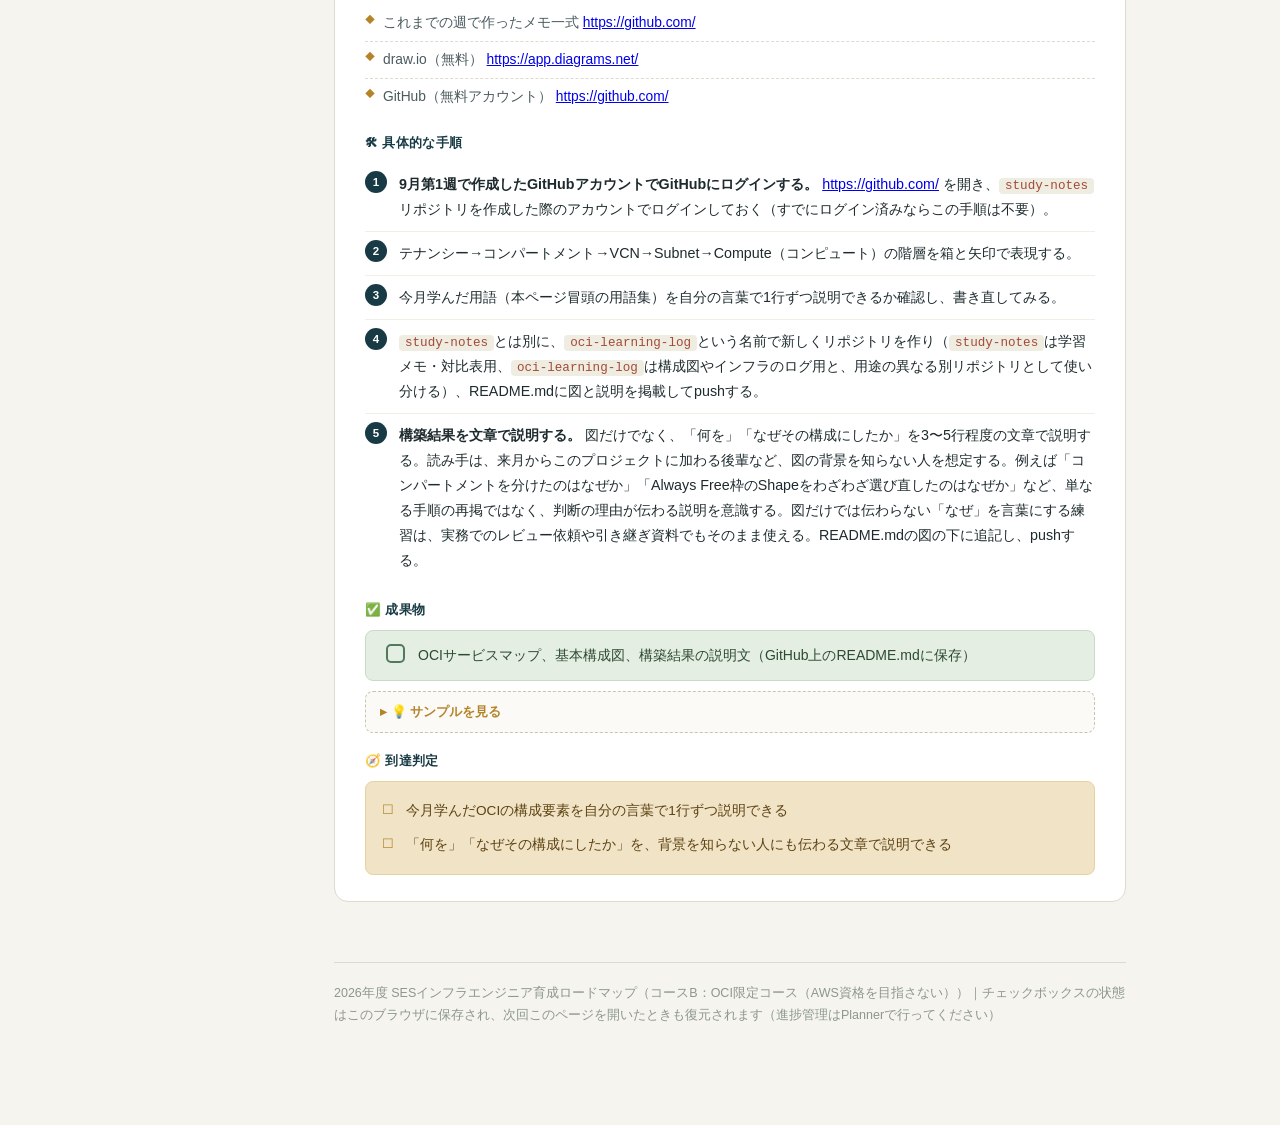
==== commit d13e5f55: "Add files via upload" ====
--- a/2026-09.html
+++ b/2026-09.html
@@ -129,10 +129,10 @@
       </div>
       <div class="block">
         <div class="block-label">🧪 トラブルシュート演習：SSH接続が壊れた原因を特定する</div>
-        <div class="goal-text">正常につながっていたSSH接続を意図的に壊し、LinuxコマンドとOCI側の設定確認の両方を使って原因を切り分け、自力で復旧する。</div>
-        <ol class="steps"><li><b>復旧用の接続を確保しておく。</b> 今つながっているSSH接続はそのままにして、別のPowerShellウィンドウ（またはタブ）をもう1つ開き、そちらでも同じ手順でComputeへSSH接続しておく。以降の作業はこの2つ目の接続を使う。</li><li><b>障害を起こす（次のどちらか1つを選ぶ）。</b> ①Compute（コンピュート）のVNICにアタッチされているNSGを開き、TCP 22番のIngressルールを一時的に削除する。②サーバー側（1つ目の接続）で<div class="cmd">sudo systemctl stop ssh</div>を実行し、SSHサービス自体を止める。どちらを選んだかをメモしておく。</li><li><b>症状を確認する。</b> 2つ目のPowerShellから改めて<code class="inline">ssh -i ...</code>で接続を試み、失敗することを確認する（1つ目の接続はまだ生きているため、以降の調査に使える）。</li><li><b>Linuxコマンドで切り分ける。</b> 生きている1つ目の接続から、以下を順番に実行して結果を確認する。<div class="cmd">systemctl status ssh
+        <div class="goal-text">正常につながっていたSSH接続を意図的に壊し、Linuxコマンドを使ってOS側（Serviceレベル）の原因を切り分け、自力で復旧する。</div>
+        <ol class="steps"><li><b>復旧用の接続を確保しておく。</b> 今つながっているSSH接続はそのままにして、別のPowerShellウィンドウ（またはタブ）をもう1つ開き、そちらでも同じ手順でComputeへSSH接続しておく。以降の作業はこの2つ目の接続を使う。</li><li><b>障害を起こす。</b> サーバー側（1つ目のSSH接続）で以下を実行し、SSHサービスを停止する。以降の調査・復旧はこの接続を使う。<div class="cmd">sudo systemctl stop ssh</div></li><li><b>症状を確認する。</b> 2つ目のPowerShellから、以下のコマンドで改めて接続を試みる。<div class="cmd">ssh -i .\ダウンロードした鍵ファイル.key ubuntu@サーバーのIPアドレス</div>SSH接続に失敗することを確認する（1つ目の接続はまだ生きているため、以降の調査に使える）。</li><li><b>Linuxコマンドで切り分ける。</b> 生きている1つ目の接続から、以下を順番に実行して結果を確認する。<div class="cmd">systemctl status ssh
 ss -lntp
-journalctl -u ssh -n 50</div><code class="inline">systemctl status ssh</code>でサービスの状態、<code class="inline">ss -lntp</code>で22番ポートがLISTENしているか、<code class="inline">journalctl -u ssh -n 50</code>で直近のログにエラーが出ていないかを確認する。②を選んだ場合はここで停止に気づけるはずで、①の場合はこの時点ではOS側は正常に見える。</li><li><b>OS側で異常が見えない場合はOCI側を疑う。</b> ①を選んだ場合、OCIコンソールでNSGのIngressルールを開き、22番が本当に削除されているかを確認する。「OS側は正常＝クラウド側の設定を疑う」という切り分けの考え方をここで体感する。</li><li><b>原因を特定し、復旧する。</b> ①の場合はNSGのIngressルールを元に戻す。②の場合は<code class="inline">sudo systemctl start ssh</code>でサービスを再開する。復旧後、2つ目の接続から再度SSH接続できることを確認する。</li><li><b>確認した順番を記録する。</b>「①何を確認したか→②何が分かったか→③次に何を確認したか→④原因→⑤復旧方法」の順で、3〜5行程度の箇条書きメモを作る。<code class="inline">study-notes</code>リポジトリに<code class="inline">2026-09-ssh-troubleshoot.md</code>として保存し、pushする。</li></ol>
+journalctl -u ssh -n 50</div><code class="inline">systemctl status ssh</code>でサービスの状態、<code class="inline">ss -lntp</code>で22番ポートがLISTENしているか、<code class="inline">journalctl -u ssh -n 50</code>で直近のログにエラーが出ていないかを確認する。SSHサービスが停止していることがここで確認できるはず。</li><li><b>原因を特定し、復旧する。</b> 生きている1つ目の接続から<div class="cmd">sudo systemctl start ssh</div>を実行してSSHサービスを再開する。復旧後、2つ目のPowerShellから再度SSH接続できることを確認する。</li><li><b>確認した順番を記録する。</b>「①何を確認したか→②何が分かったか→③次に何を確認したか→④原因→⑤復旧方法」の順で、3〜5行程度の箇条書きメモを作る。<code class="inline">study-notes</code>リポジトリに<code class="inline">2026-09-ssh-troubleshoot.md</code>として保存し、pushする。</li></ol>
       </div>
       <div class="block">
         <div class="block-label">✅ 成果物</div>
@@ -141,7 +141,7 @@
       </div>
       <div class="block">
         <div class="block-label">🧭 到達判定</div>
-        <div class="criteria-box"><ul><li>systemctl status／ss -lntp／journalctlを使い、SSH接続不可の原因をOS側から切り分けられる</li><li>OS側が正常に見える場合はクラウド側（NSG等）の設定を疑う、という切り分けの考え方を説明できる</li></ul></div>
+        <div class="criteria-box"><ul><li>systemctl status／ss -lntp／journalctlを使い、SSH接続不可の原因をOS側から切り分けられる</li></ul></div>
       </div>
     </div>
     <div class="week" id="w4">
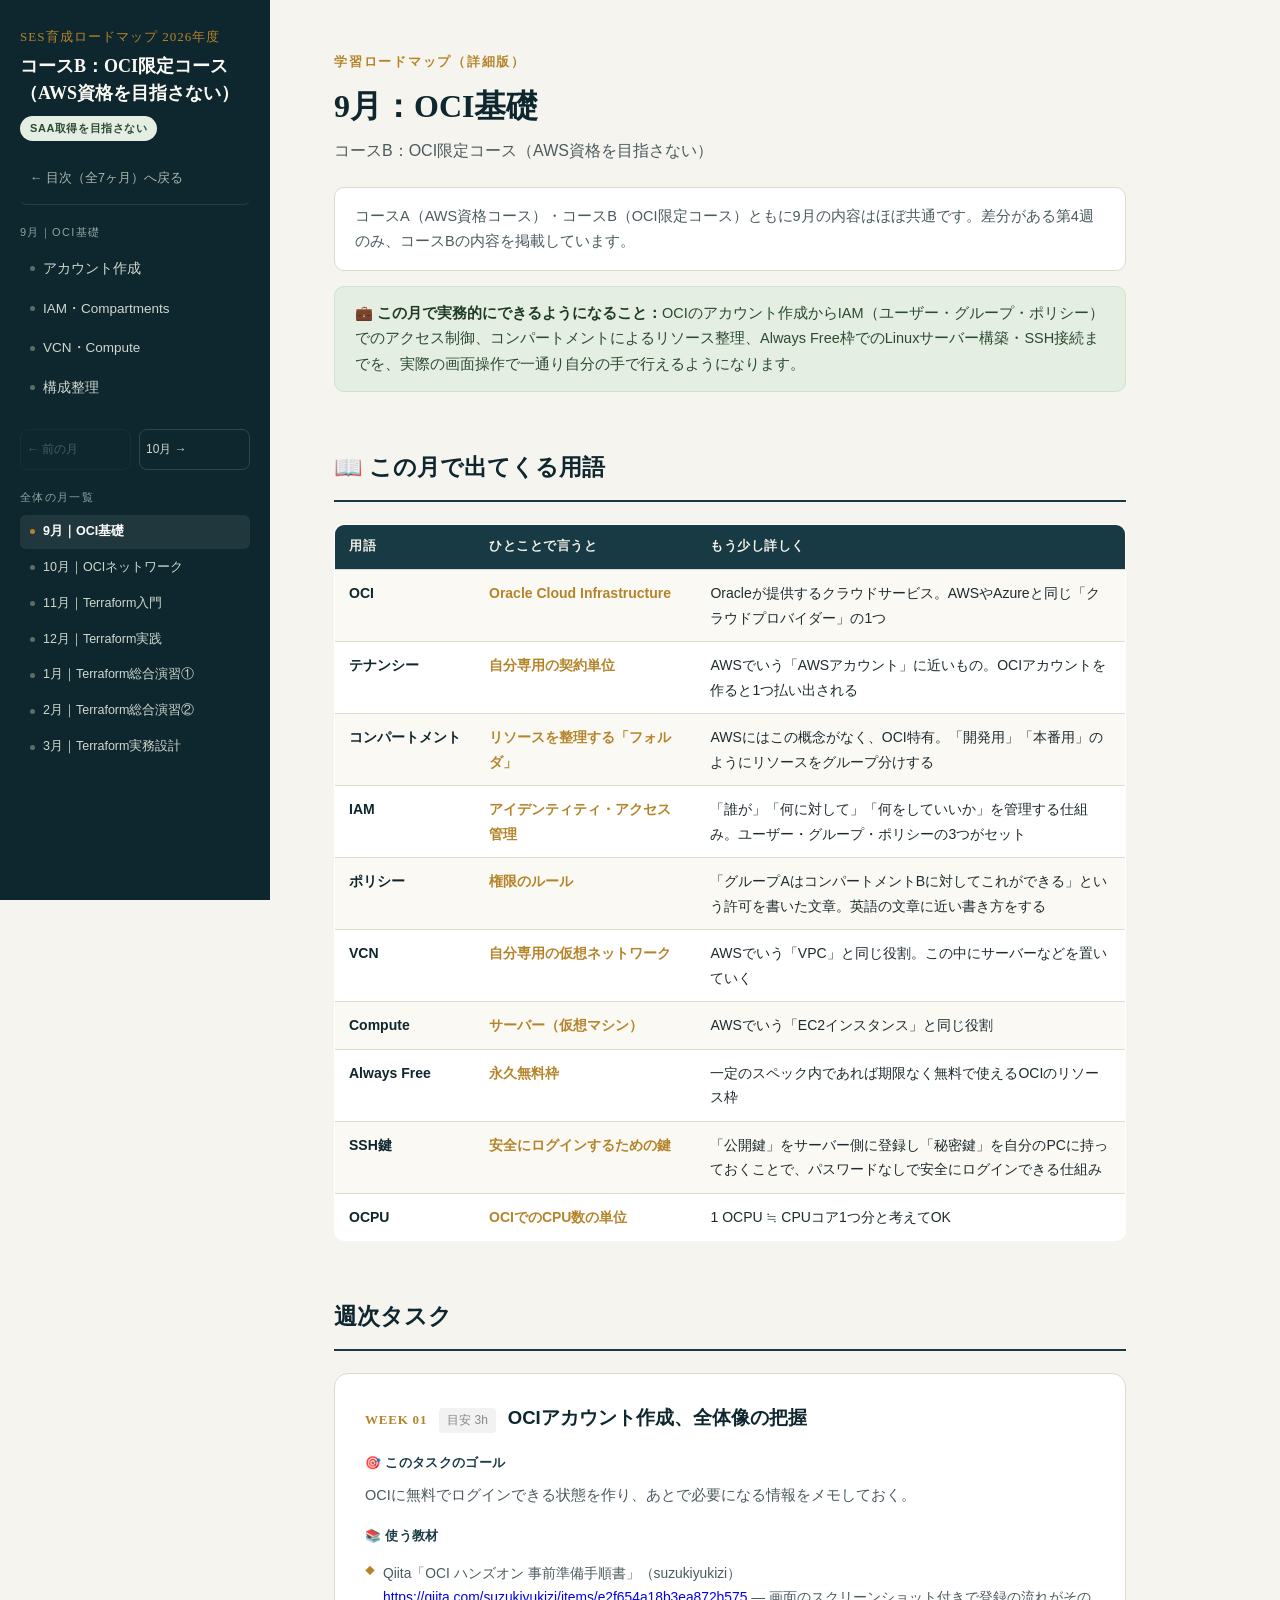
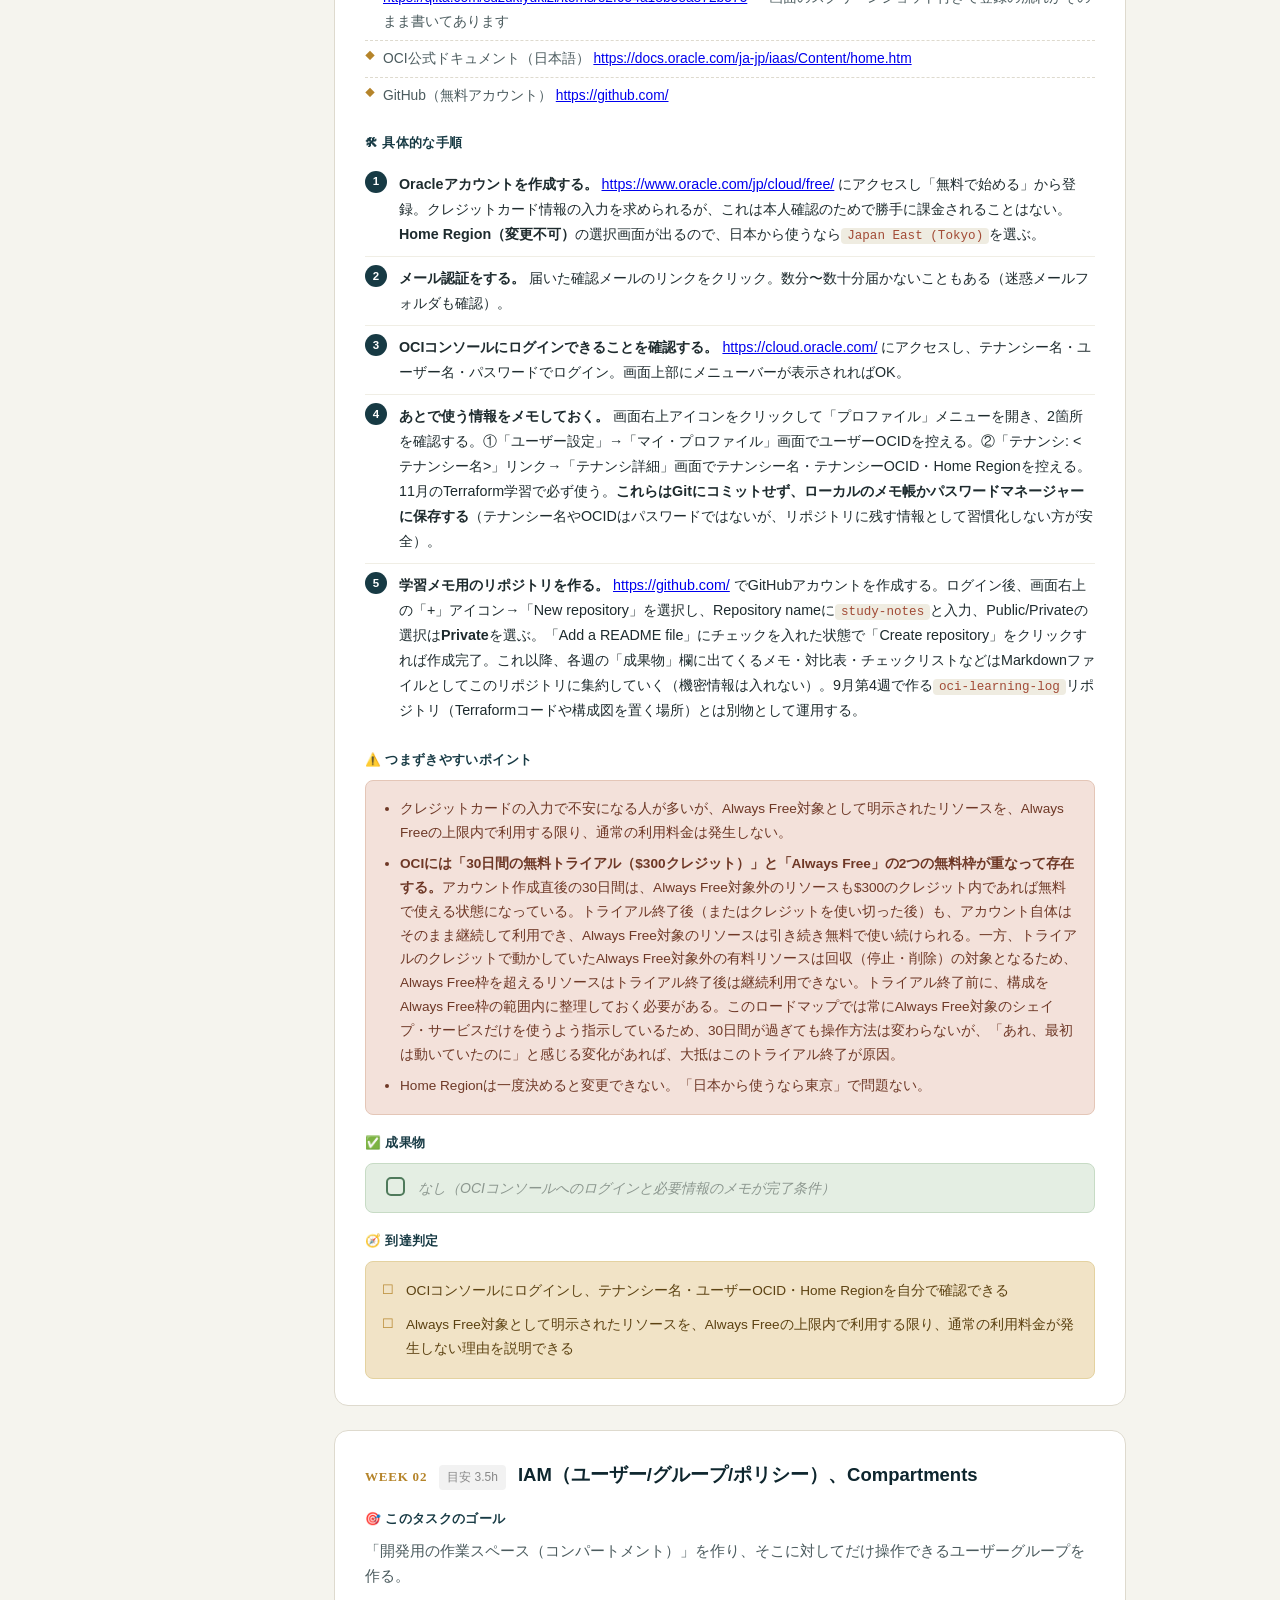
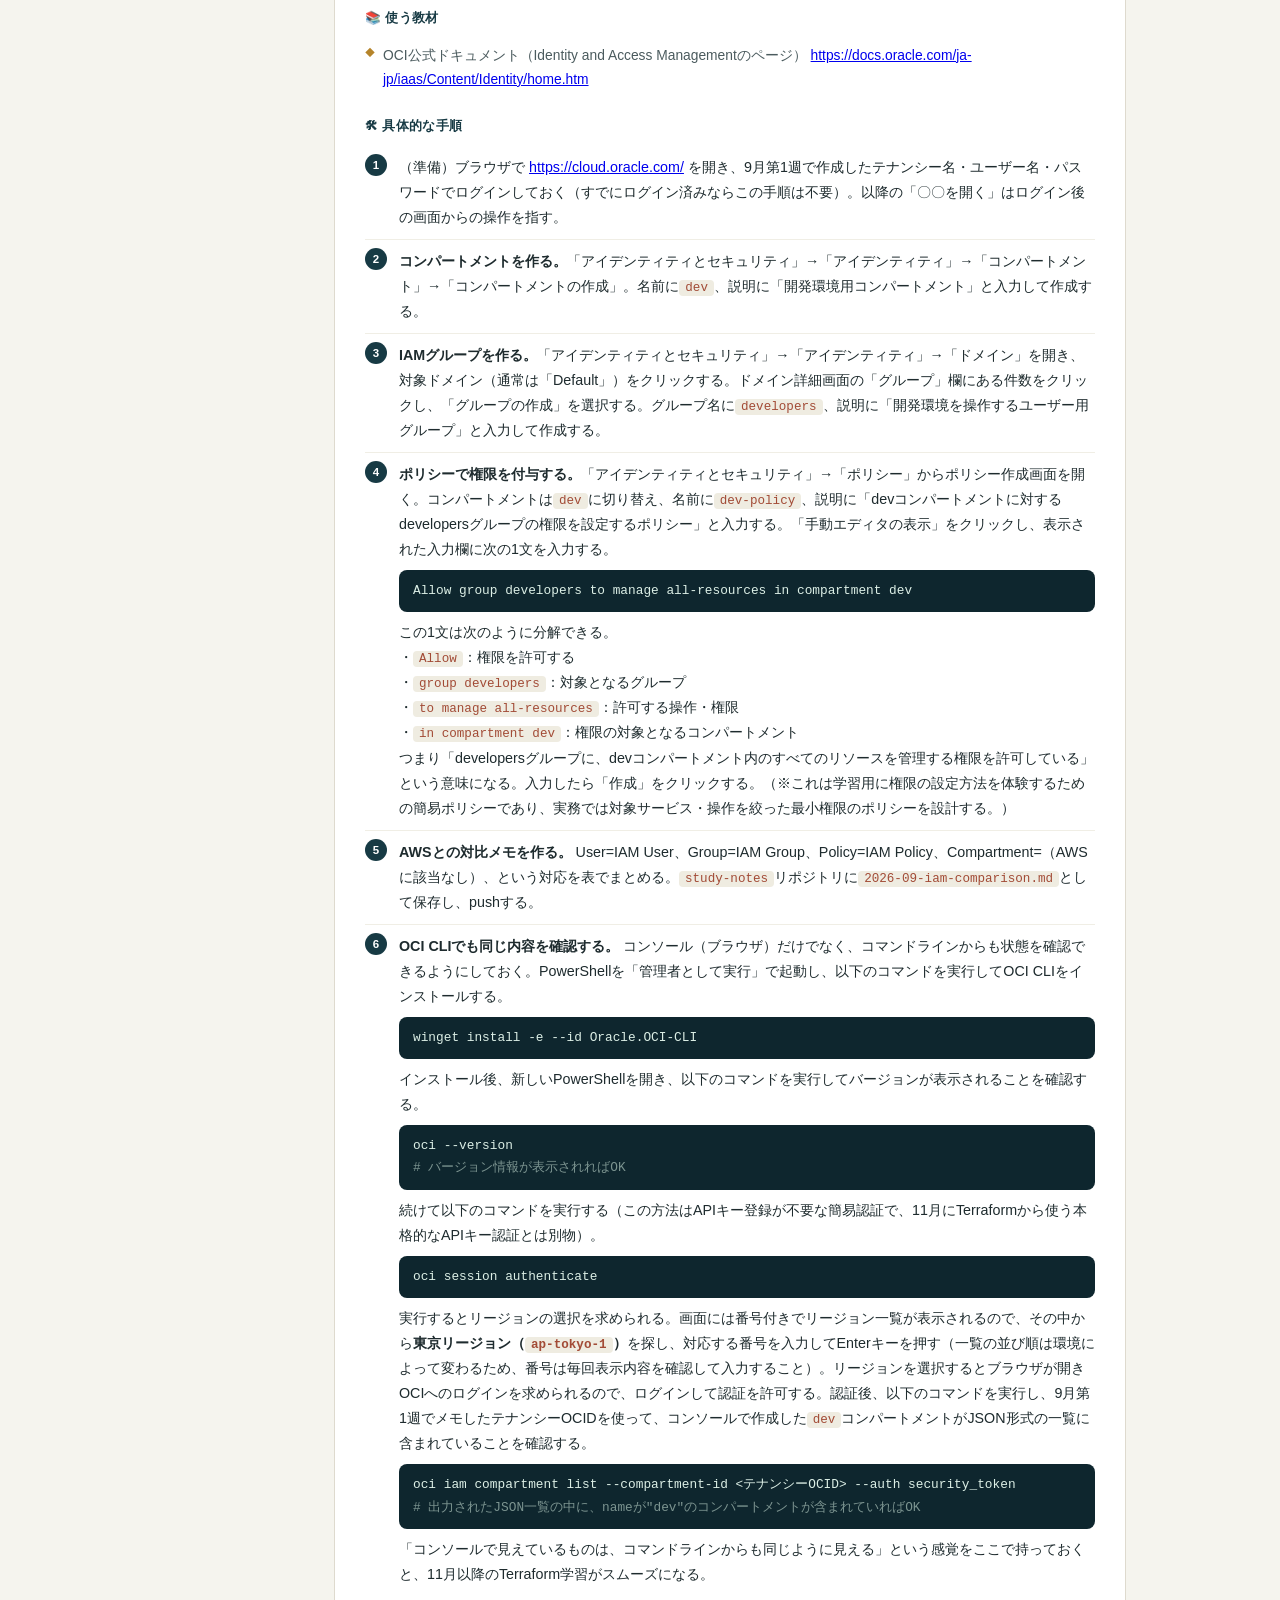
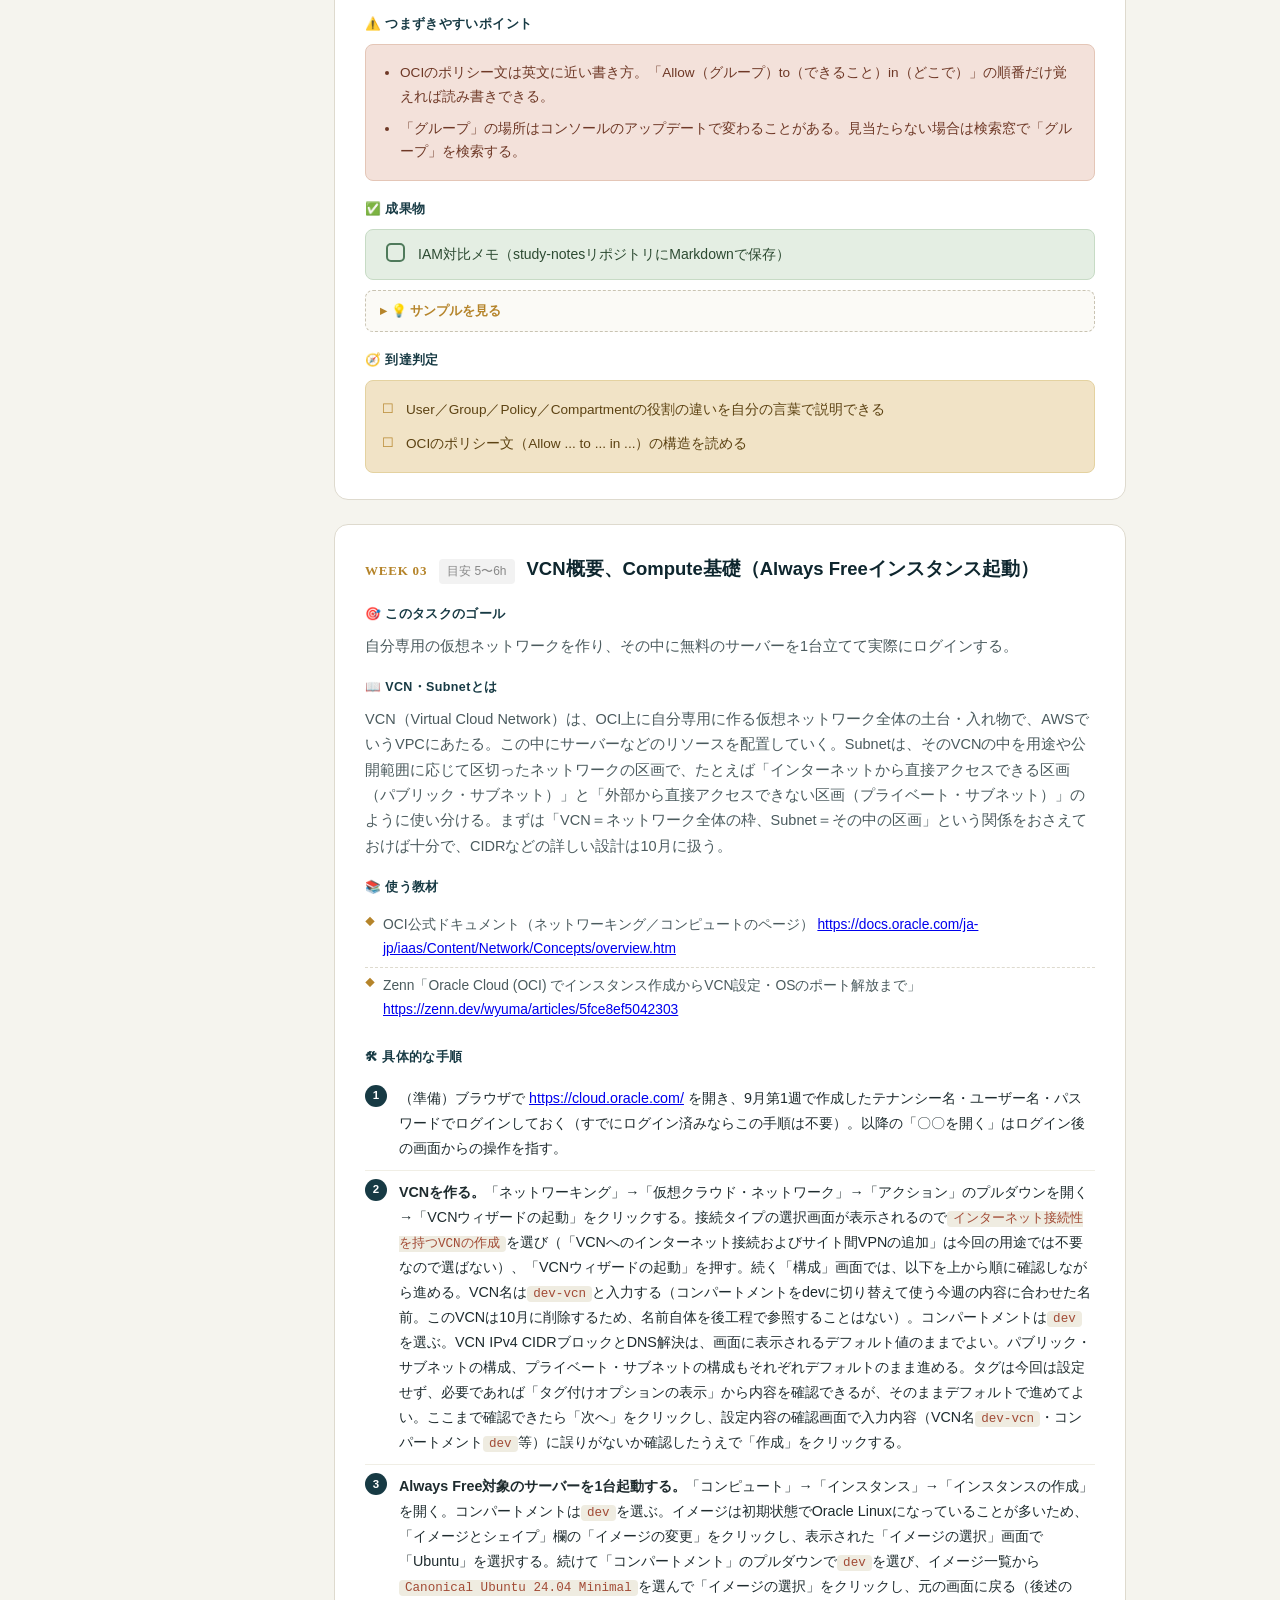
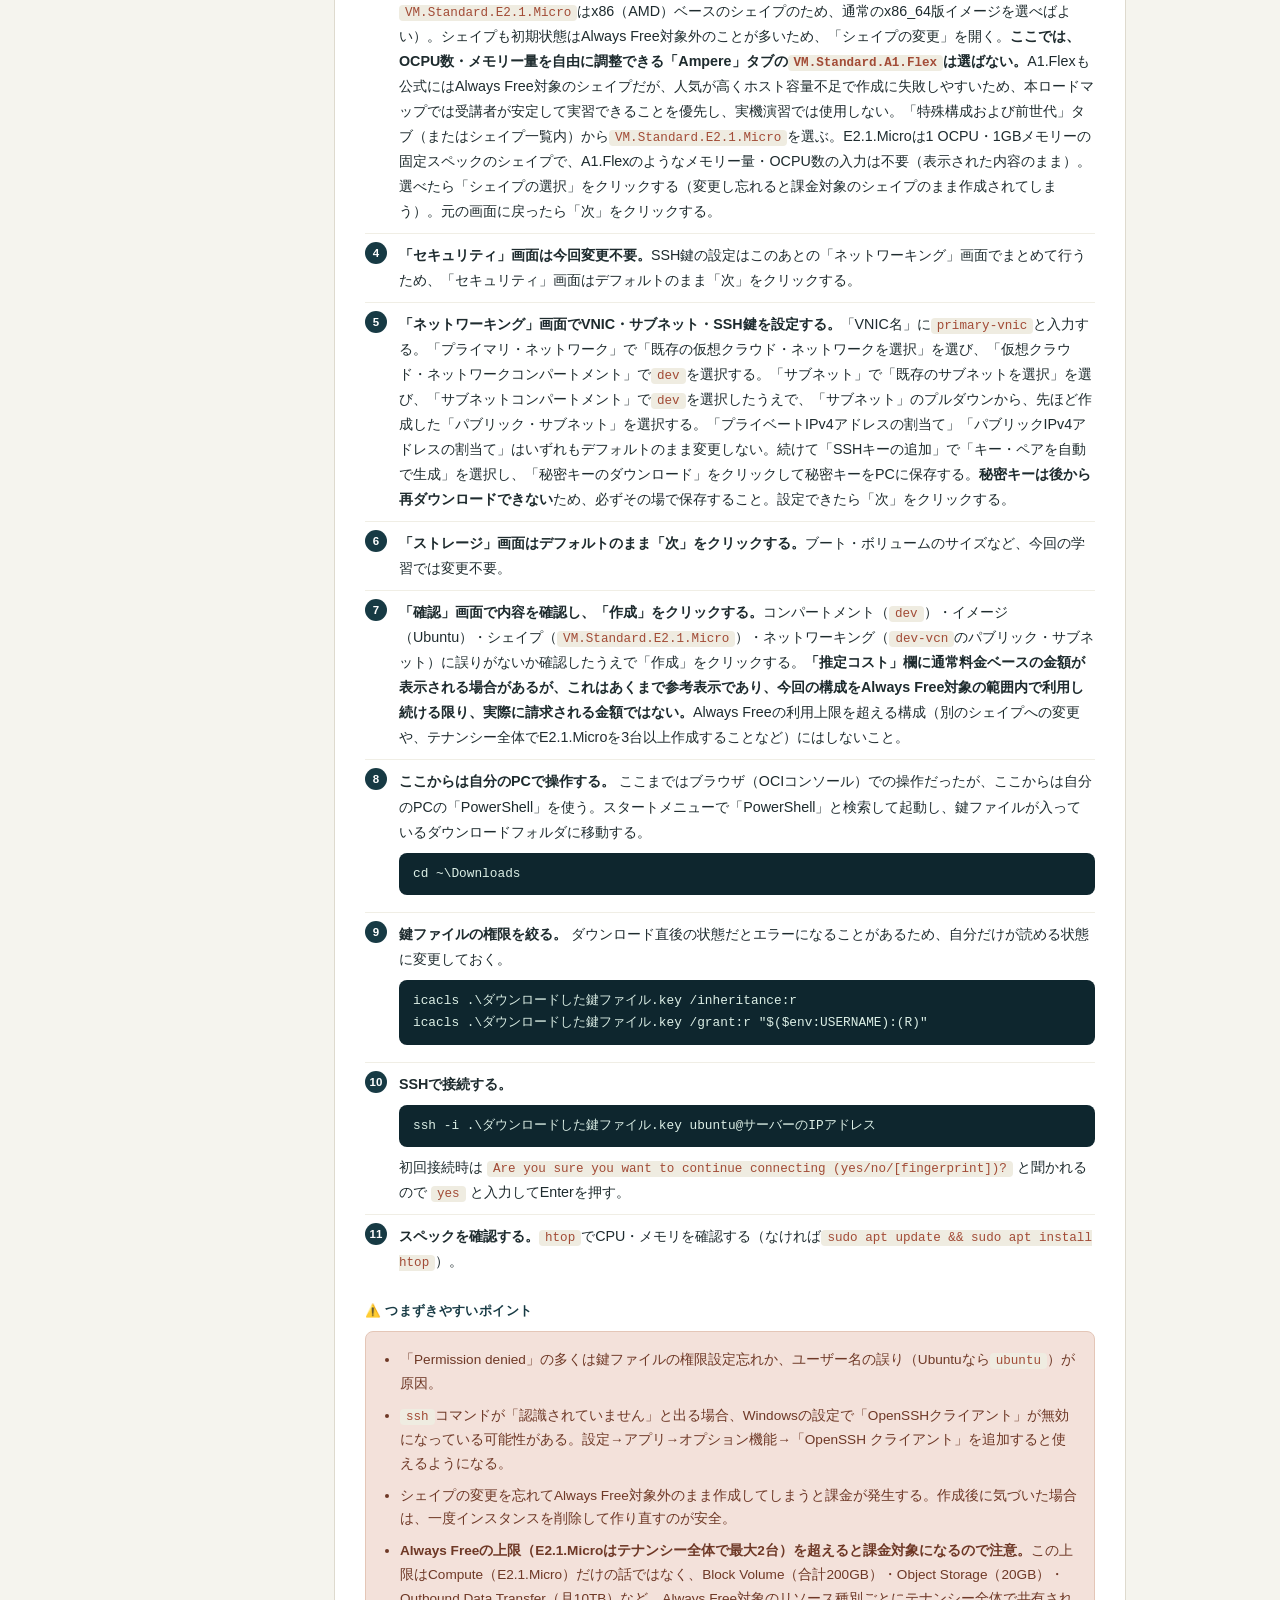
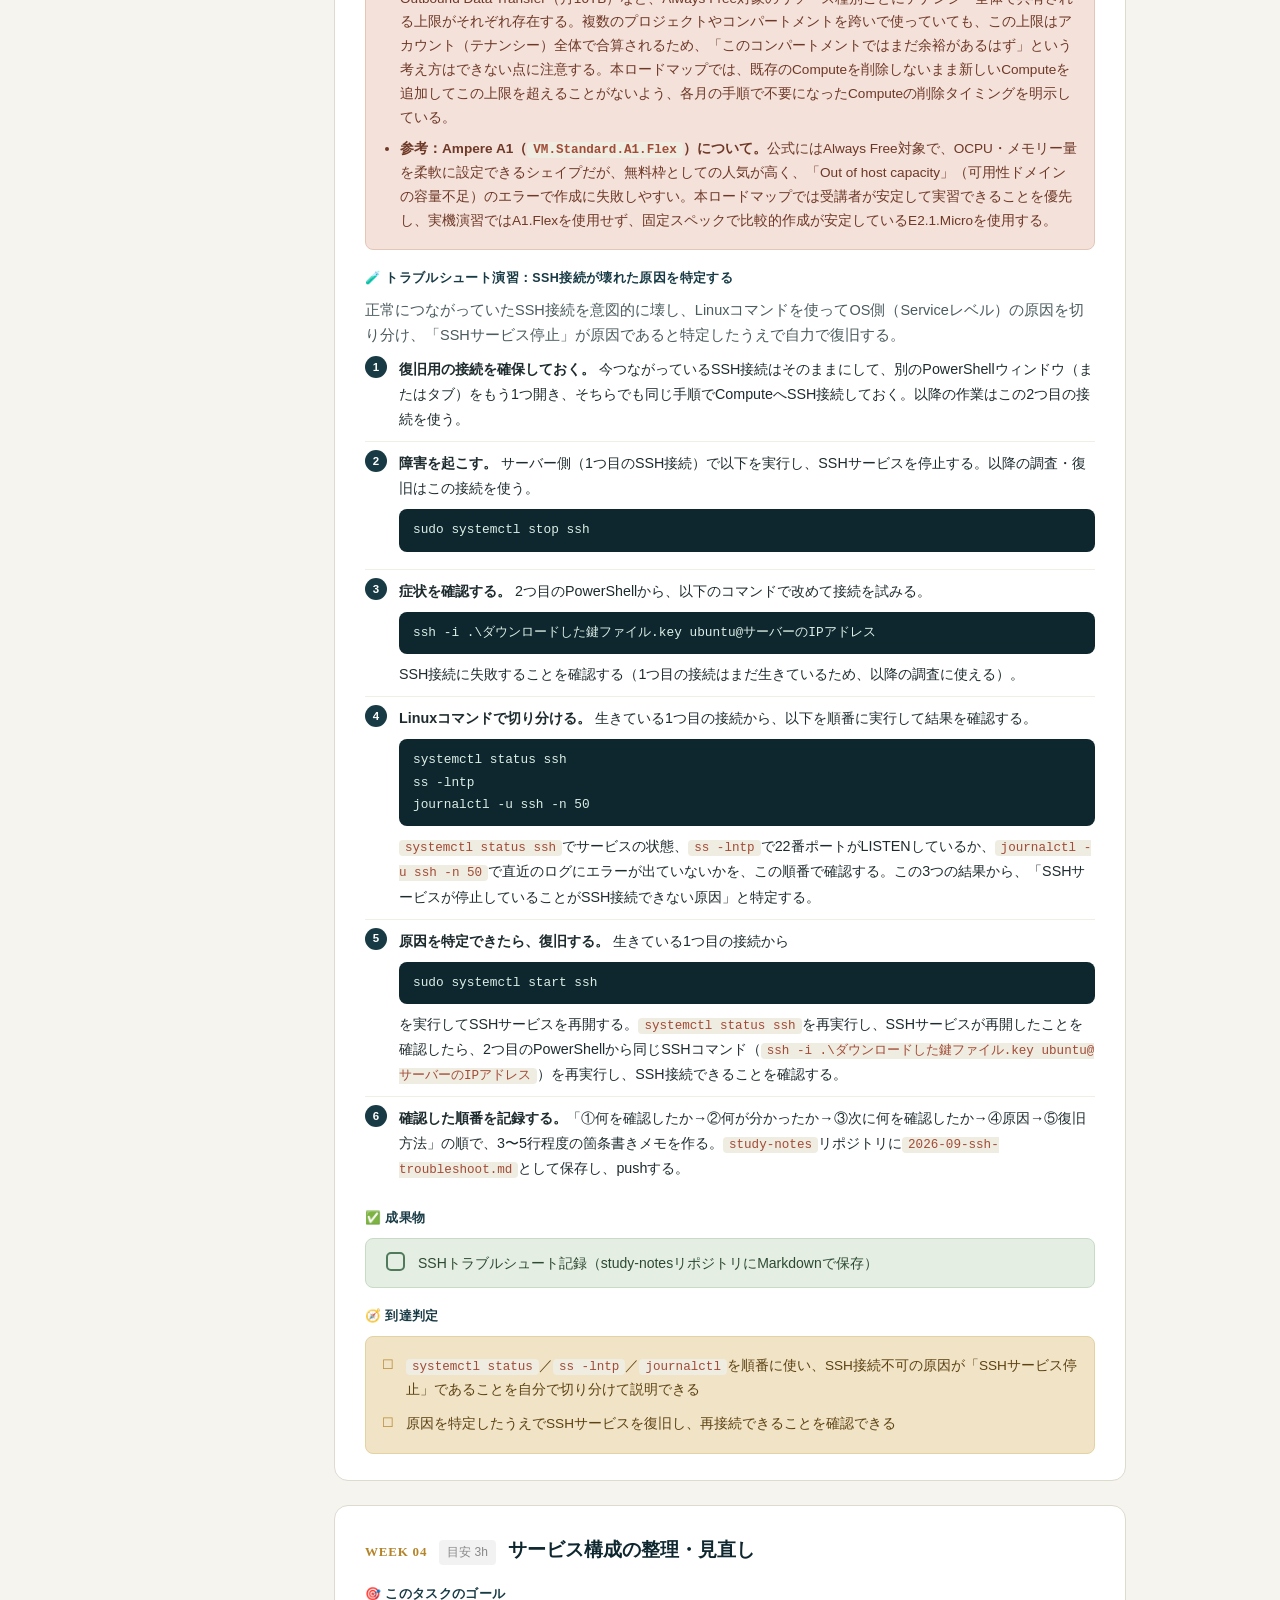
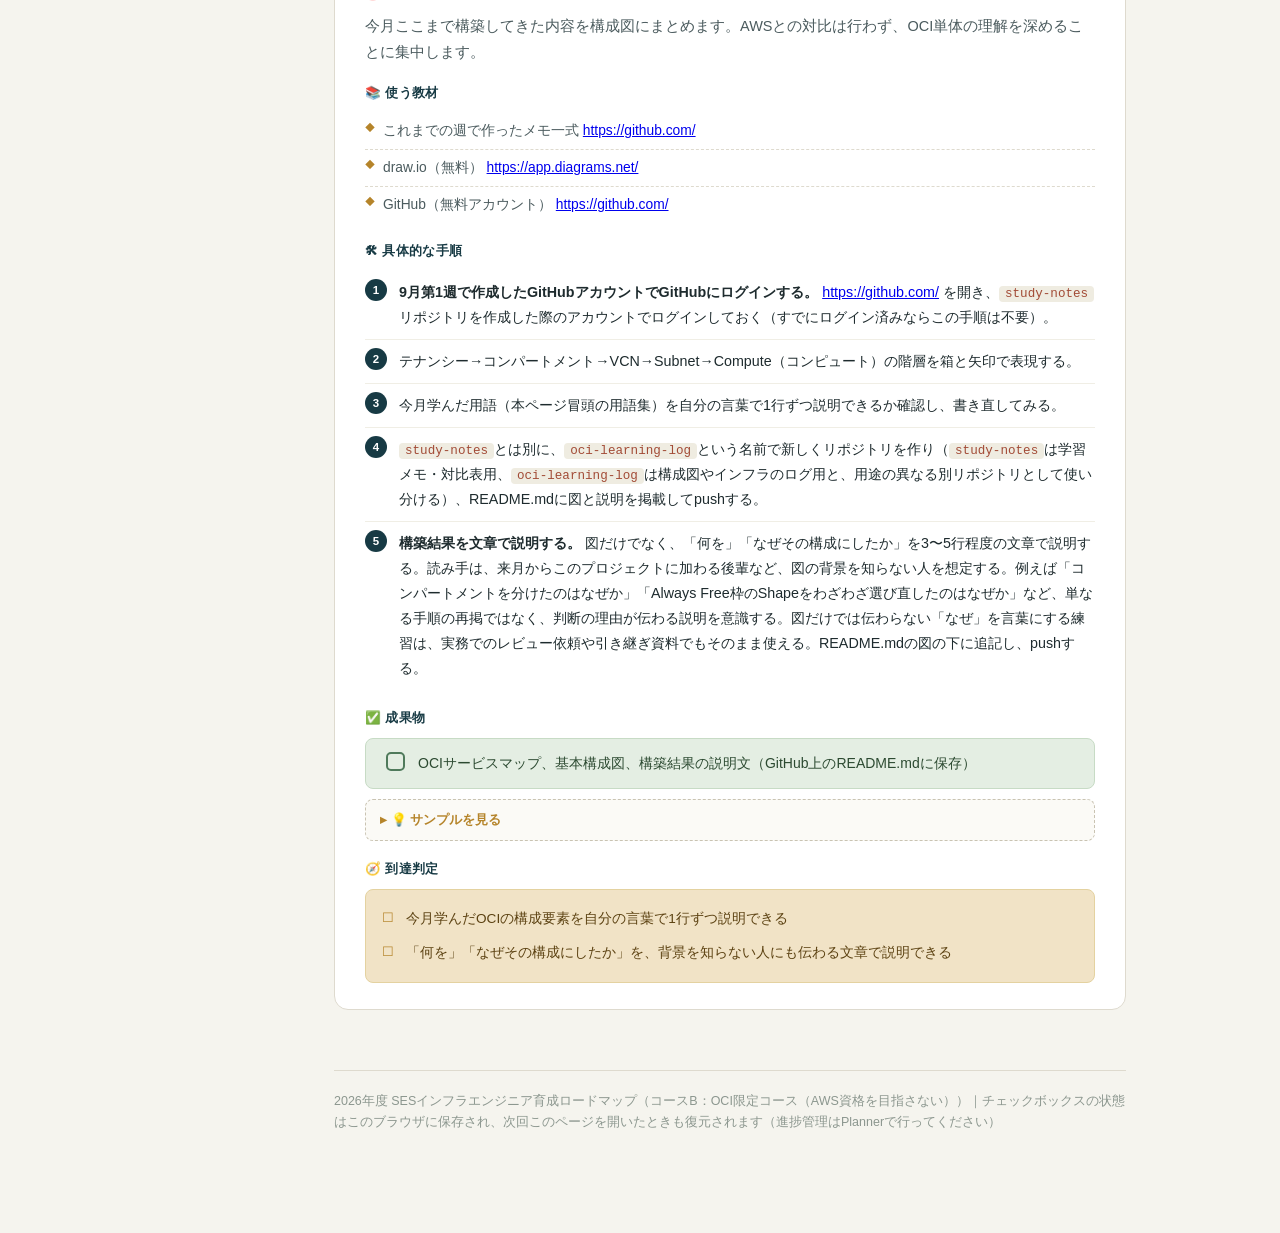
==== commit 9bbfcea0: "Add files via upload" ====
--- a/2026-09.html
+++ b/2026-09.html
@@ -129,10 +129,10 @@
       </div>
       <div class="block">
         <div class="block-label">🧪 トラブルシュート演習：SSH接続が壊れた原因を特定する</div>
-        <div class="goal-text">正常につながっていたSSH接続を意図的に壊し、Linuxコマンドを使ってOS側（Serviceレベル）の原因を切り分け、自力で復旧する。</div>
+        <div class="goal-text">正常につながっていたSSH接続を意図的に壊し、Linuxコマンドを使ってOS側（Serviceレベル）の原因を切り分け、「SSHサービス停止」が原因であると特定したうえで自力で復旧する。</div>
         <ol class="steps"><li><b>復旧用の接続を確保しておく。</b> 今つながっているSSH接続はそのままにして、別のPowerShellウィンドウ（またはタブ）をもう1つ開き、そちらでも同じ手順でComputeへSSH接続しておく。以降の作業はこの2つ目の接続を使う。</li><li><b>障害を起こす。</b> サーバー側（1つ目のSSH接続）で以下を実行し、SSHサービスを停止する。以降の調査・復旧はこの接続を使う。<div class="cmd">sudo systemctl stop ssh</div></li><li><b>症状を確認する。</b> 2つ目のPowerShellから、以下のコマンドで改めて接続を試みる。<div class="cmd">ssh -i .\ダウンロードした鍵ファイル.key ubuntu@サーバーのIPアドレス</div>SSH接続に失敗することを確認する（1つ目の接続はまだ生きているため、以降の調査に使える）。</li><li><b>Linuxコマンドで切り分ける。</b> 生きている1つ目の接続から、以下を順番に実行して結果を確認する。<div class="cmd">systemctl status ssh
 ss -lntp
-journalctl -u ssh -n 50</div><code class="inline">systemctl status ssh</code>でサービスの状態、<code class="inline">ss -lntp</code>で22番ポートがLISTENしているか、<code class="inline">journalctl -u ssh -n 50</code>で直近のログにエラーが出ていないかを確認する。SSHサービスが停止していることがここで確認できるはず。</li><li><b>原因を特定し、復旧する。</b> 生きている1つ目の接続から<div class="cmd">sudo systemctl start ssh</div>を実行してSSHサービスを再開する。復旧後、2つ目のPowerShellから再度SSH接続できることを確認する。</li><li><b>確認した順番を記録する。</b>「①何を確認したか→②何が分かったか→③次に何を確認したか→④原因→⑤復旧方法」の順で、3〜5行程度の箇条書きメモを作る。<code class="inline">study-notes</code>リポジトリに<code class="inline">2026-09-ssh-troubleshoot.md</code>として保存し、pushする。</li></ol>
+journalctl -u ssh -n 50</div><code class="inline">systemctl status ssh</code>でサービスの状態、<code class="inline">ss -lntp</code>で22番ポートがLISTENしているか、<code class="inline">journalctl -u ssh -n 50</code>で直近のログにエラーが出ていないかを、この順番で確認する。この3つの結果から、「SSHサービスが停止していることがSSH接続できない原因」と特定する。</li><li><b>原因を特定できたら、復旧する。</b> 生きている1つ目の接続から<div class="cmd">sudo systemctl start ssh</div>を実行してSSHサービスを再開する。<code class="inline">systemctl status ssh</code>を再実行し、SSHサービスが再開したことを確認したら、2つ目のPowerShellから同じSSHコマンド（<code class="inline">ssh -i .\ダウンロードした鍵ファイル.key ubuntu@サーバーのIPアドレス</code>）を再実行し、SSH接続できることを確認する。</li><li><b>確認した順番を記録する。</b>「①何を確認したか→②何が分かったか→③次に何を確認したか→④原因→⑤復旧方法」の順で、3〜5行程度の箇条書きメモを作る。<code class="inline">study-notes</code>リポジトリに<code class="inline">2026-09-ssh-troubleshoot.md</code>として保存し、pushする。</li></ol>
       </div>
       <div class="block">
         <div class="block-label">✅ 成果物</div>
@@ -141,7 +141,7 @@
       </div>
       <div class="block">
         <div class="block-label">🧭 到達判定</div>
-        <div class="criteria-box"><ul><li>systemctl status／ss -lntp／journalctlを使い、SSH接続不可の原因をOS側から切り分けられる</li></ul></div>
+        <div class="criteria-box"><ul><li><code class="inline">systemctl status</code>／<code class="inline">ss -lntp</code>／<code class="inline">journalctl</code>を順番に使い、SSH接続不可の原因が「SSHサービス停止」であることを自分で切り分けて説明できる</li><li>原因を特定したうえでSSHサービスを復旧し、再接続できることを確認できる</li></ul></div>
       </div>
     </div>
     <div class="week" id="w4">
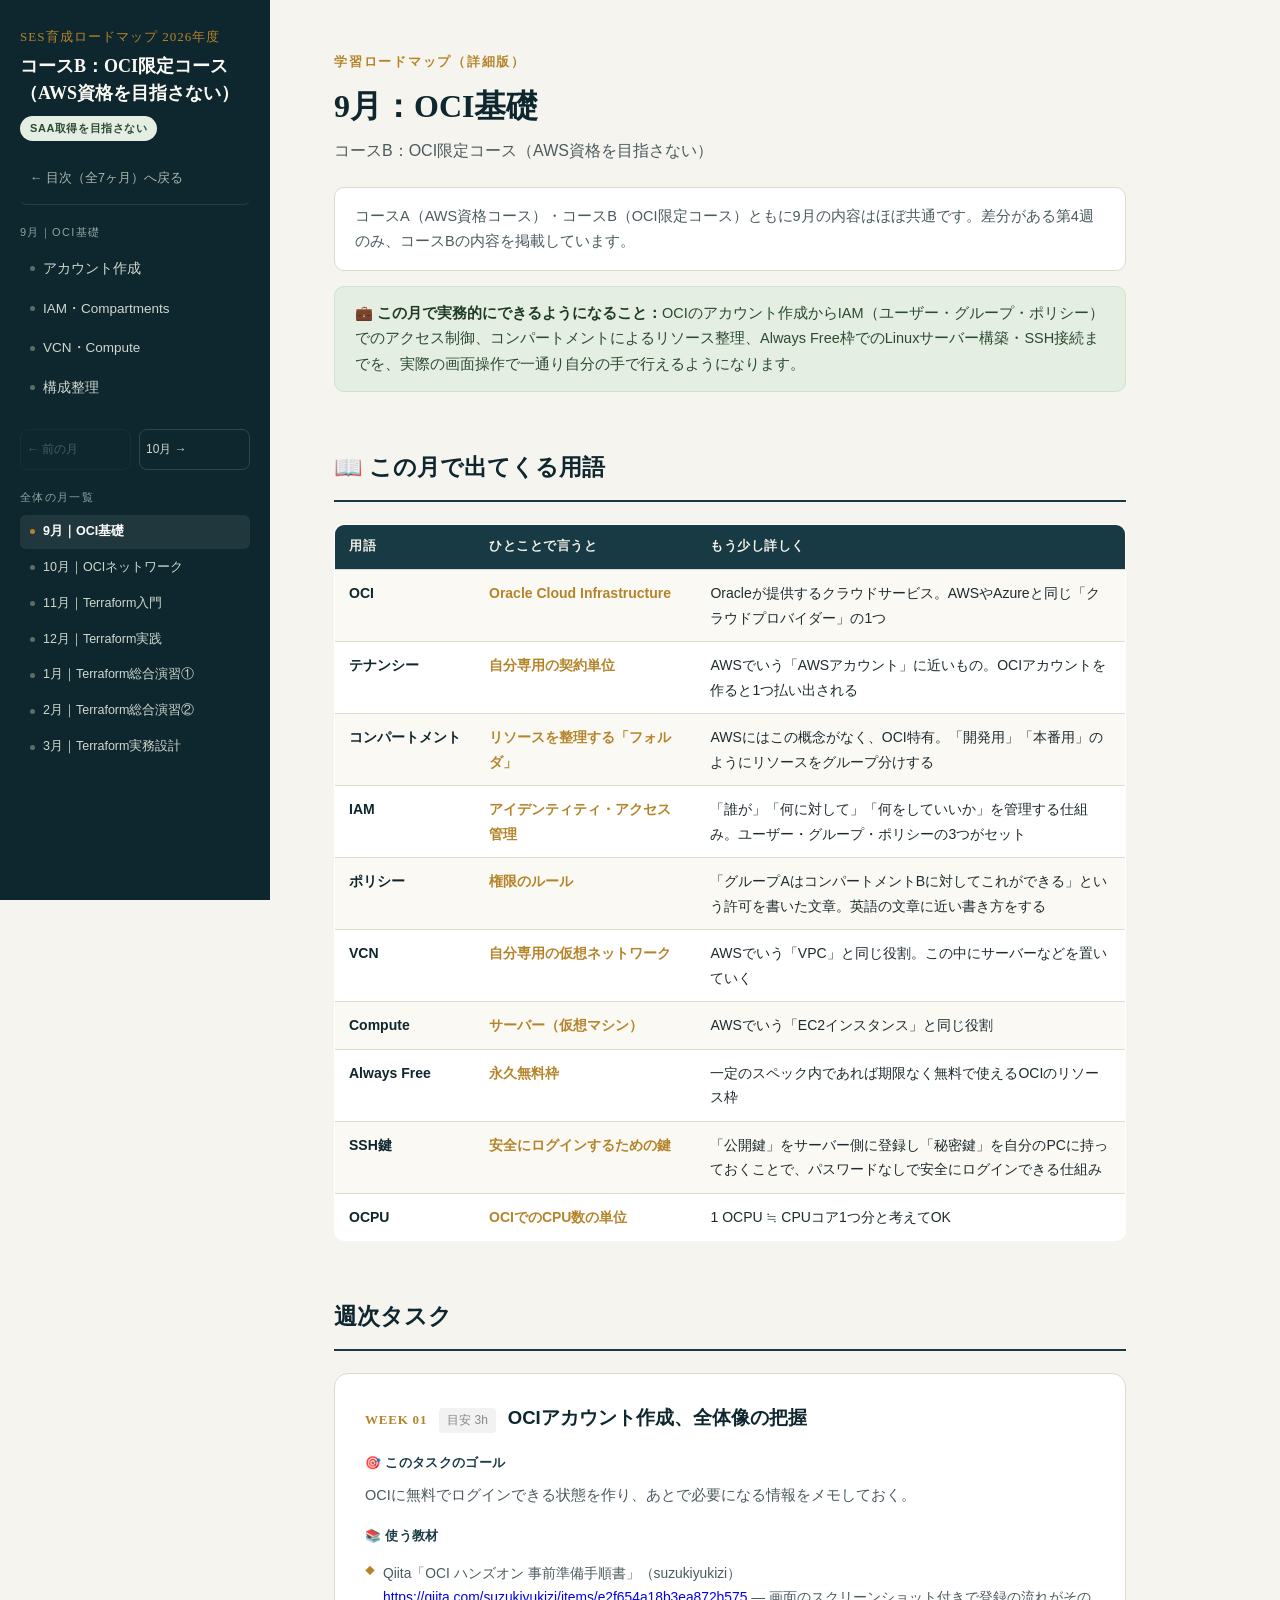
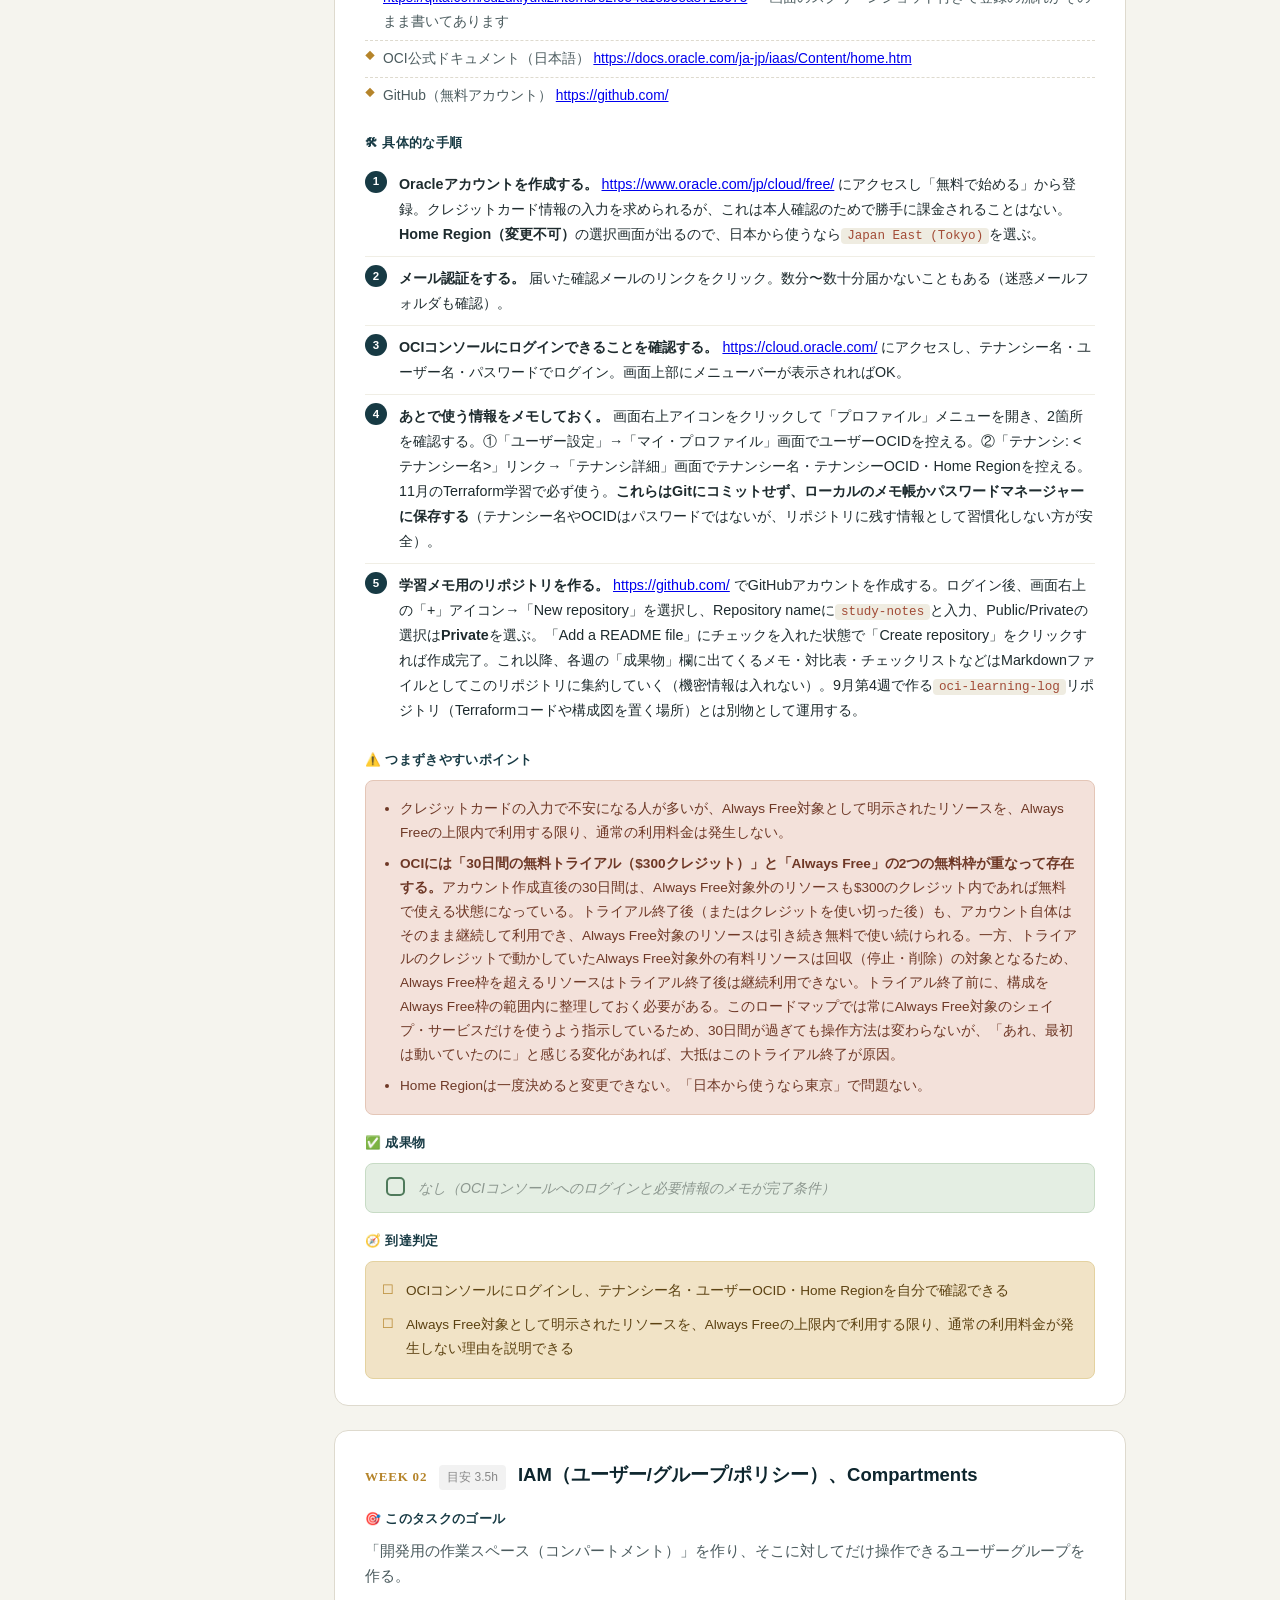
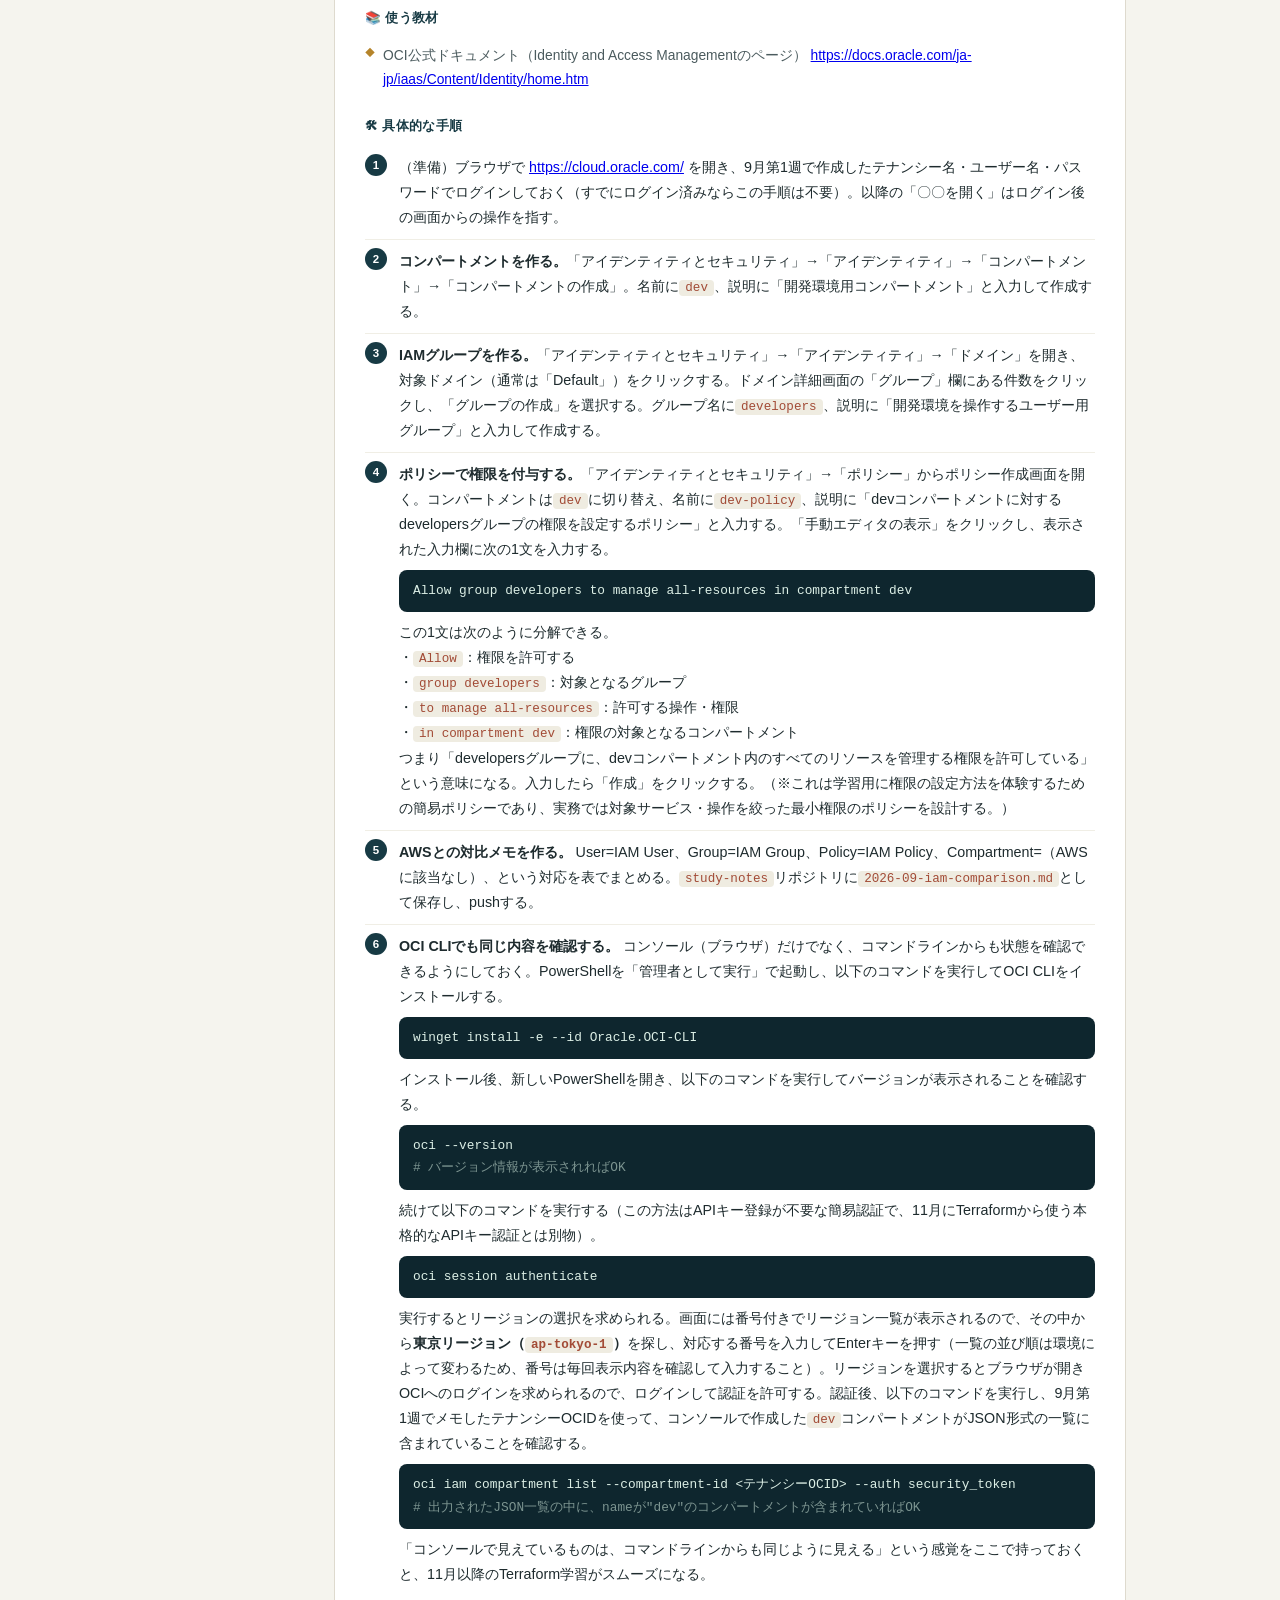
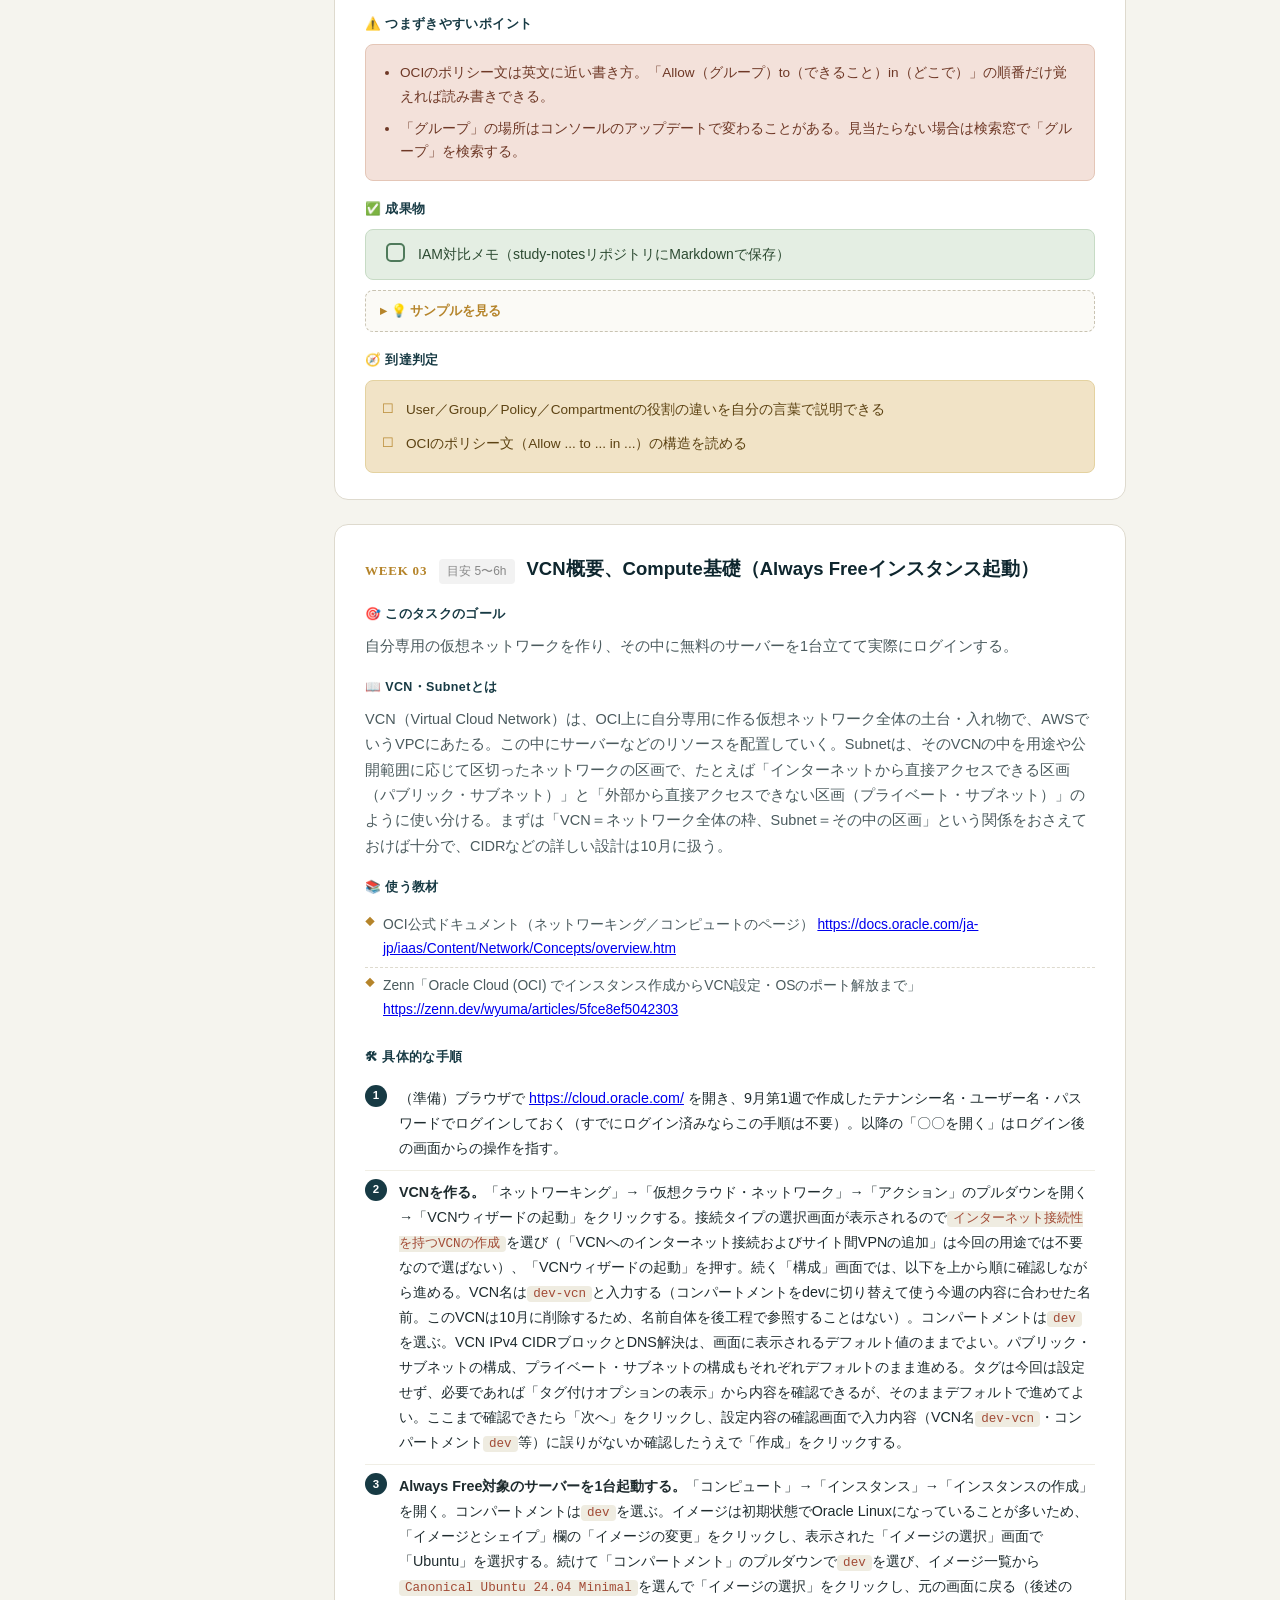
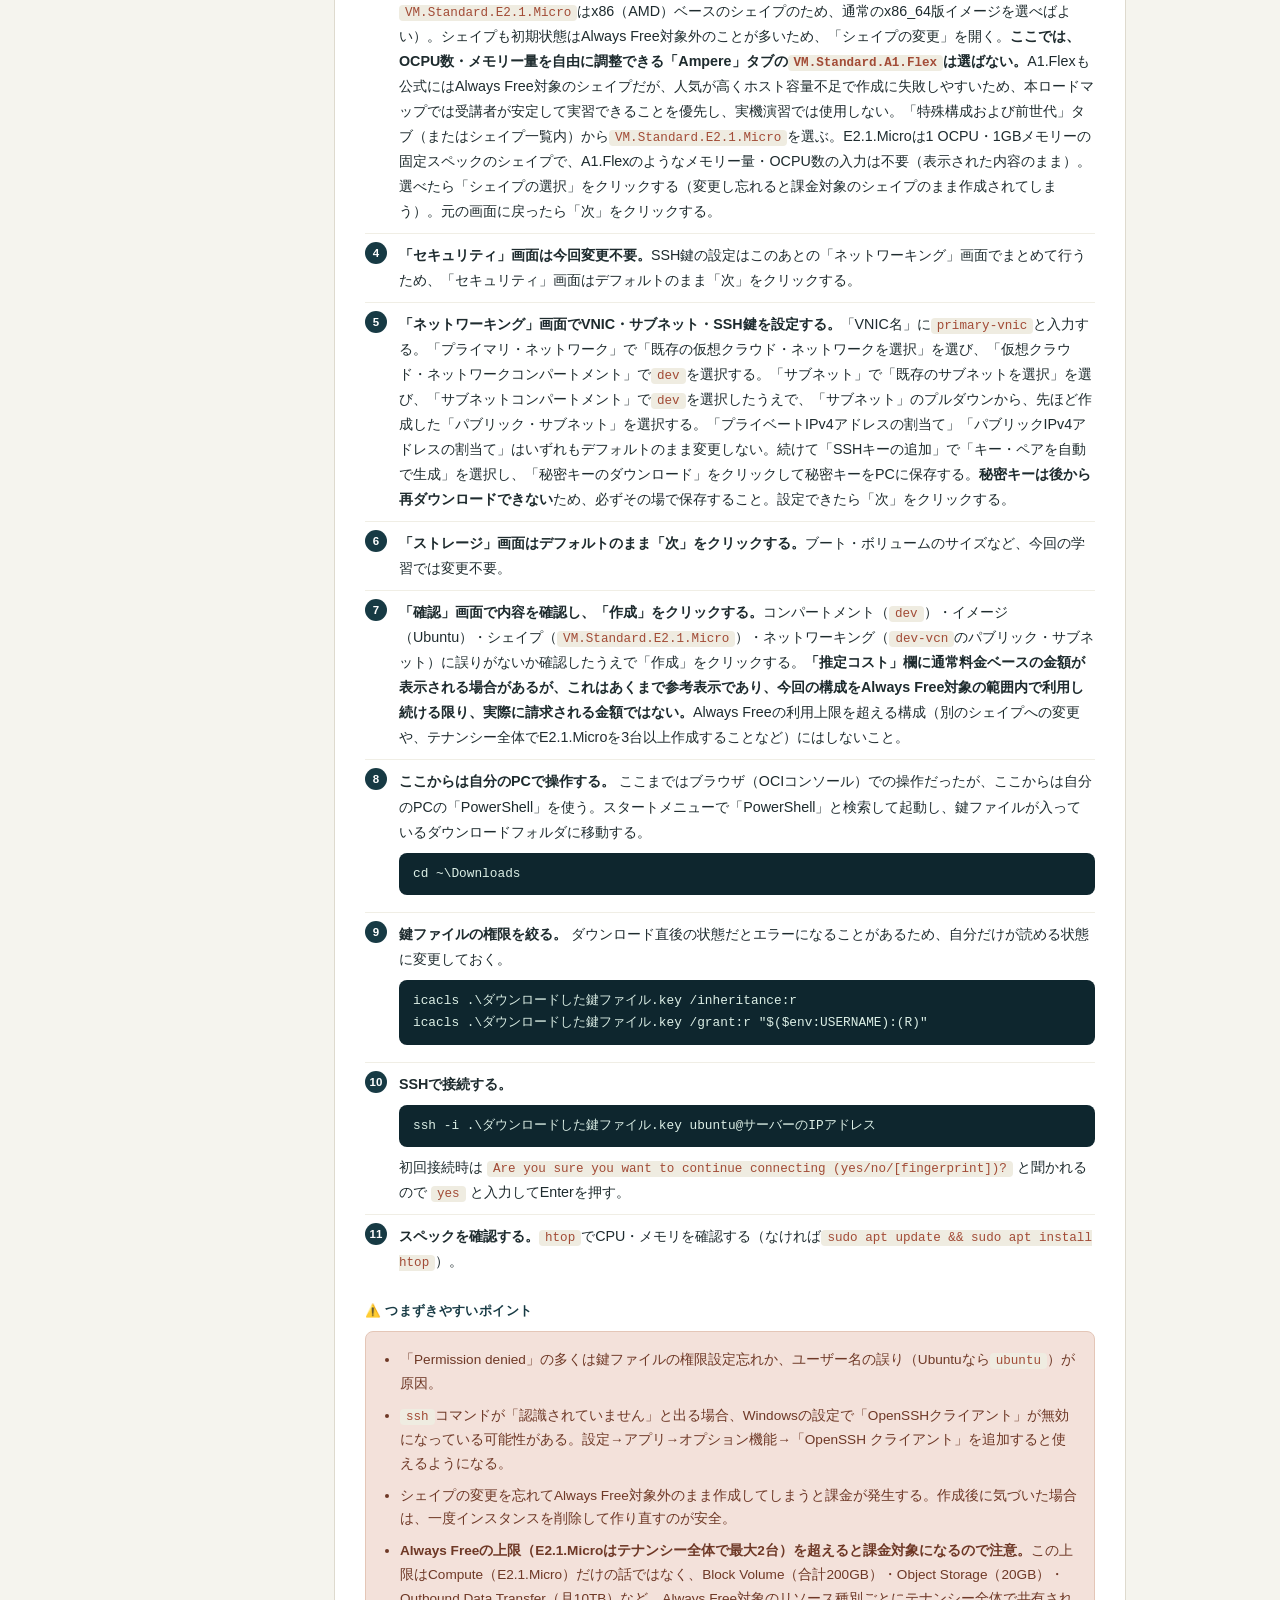
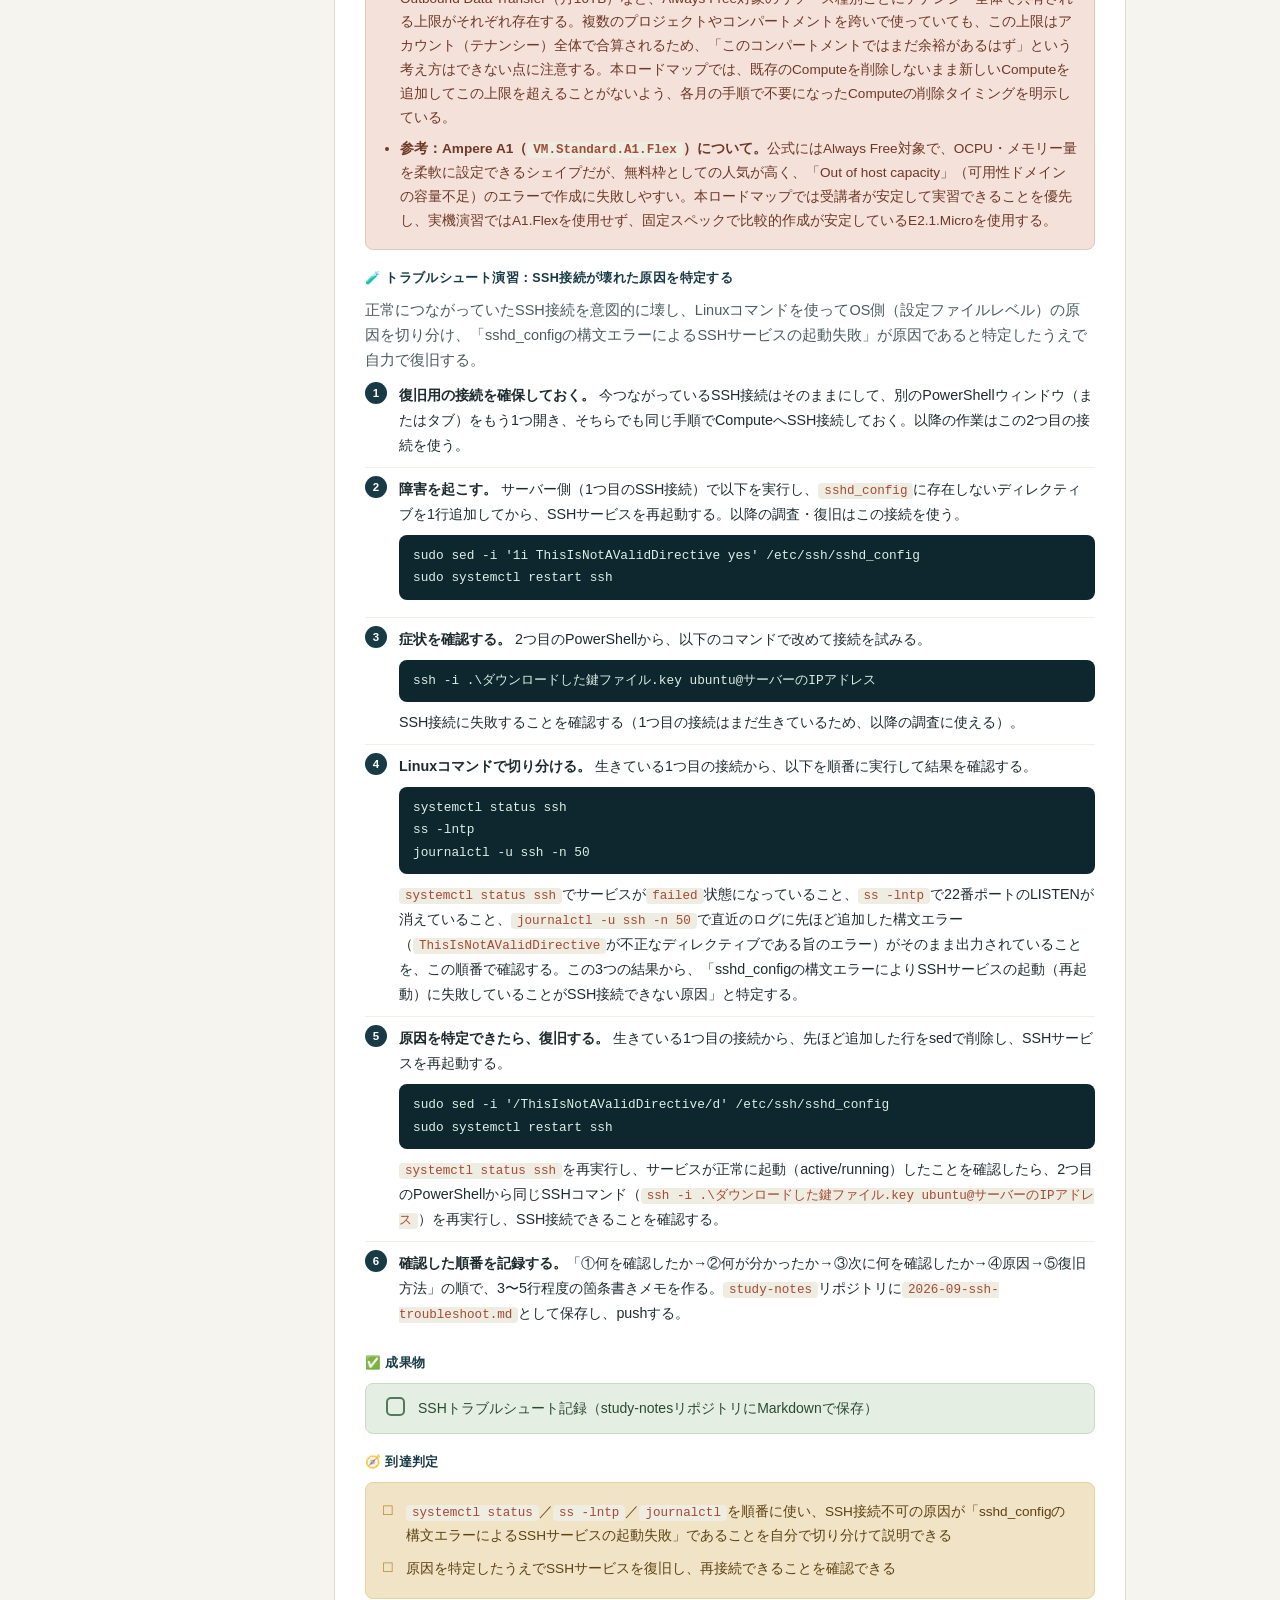
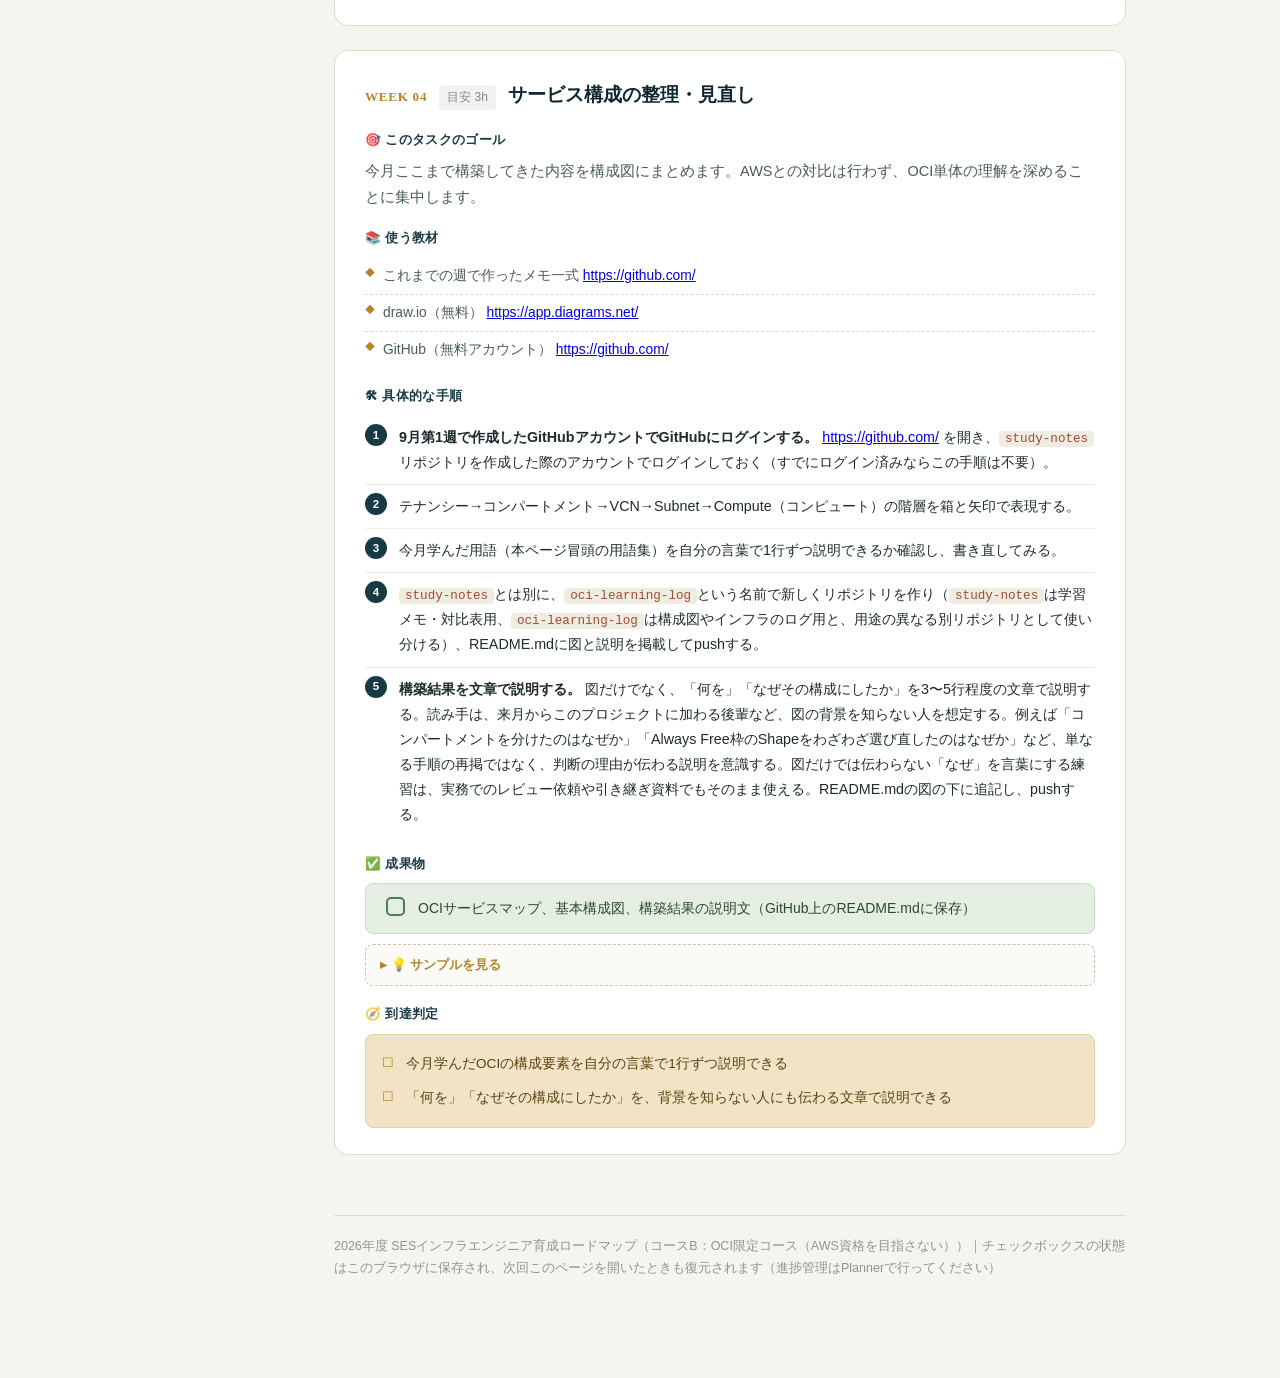
==== commit 09b87998: "Add files via upload" ====
--- a/2026-09.html
+++ b/2026-09.html
@@ -129,10 +129,12 @@
       </div>
       <div class="block">
         <div class="block-label">🧪 トラブルシュート演習：SSH接続が壊れた原因を特定する</div>
-        <div class="goal-text">正常につながっていたSSH接続を意図的に壊し、Linuxコマンドを使ってOS側（Serviceレベル）の原因を切り分け、「SSHサービス停止」が原因であると特定したうえで自力で復旧する。</div>
-        <ol class="steps"><li><b>復旧用の接続を確保しておく。</b> 今つながっているSSH接続はそのままにして、別のPowerShellウィンドウ（またはタブ）をもう1つ開き、そちらでも同じ手順でComputeへSSH接続しておく。以降の作業はこの2つ目の接続を使う。</li><li><b>障害を起こす。</b> サーバー側（1つ目のSSH接続）で以下を実行し、SSHサービスを停止する。以降の調査・復旧はこの接続を使う。<div class="cmd">sudo systemctl stop ssh</div></li><li><b>症状を確認する。</b> 2つ目のPowerShellから、以下のコマンドで改めて接続を試みる。<div class="cmd">ssh -i .\ダウンロードした鍵ファイル.key ubuntu@サーバーのIPアドレス</div>SSH接続に失敗することを確認する（1つ目の接続はまだ生きているため、以降の調査に使える）。</li><li><b>Linuxコマンドで切り分ける。</b> 生きている1つ目の接続から、以下を順番に実行して結果を確認する。<div class="cmd">systemctl status ssh
+        <div class="goal-text">正常につながっていたSSH接続を意図的に壊し、Linuxコマンドを使ってOS側（設定ファイルレベル）の原因を切り分け、「sshd_configの構文エラーによるSSHサービスの起動失敗」が原因であると特定したうえで自力で復旧する。</div>
+        <ol class="steps"><li><b>復旧用の接続を確保しておく。</b> 今つながっているSSH接続はそのままにして、別のPowerShellウィンドウ（またはタブ）をもう1つ開き、そちらでも同じ手順でComputeへSSH接続しておく。以降の作業はこの2つ目の接続を使う。</li><li><b>障害を起こす。</b> サーバー側（1つ目のSSH接続）で以下を実行し、<code class="inline">sshd_config</code>に存在しないディレクティブを1行追加してから、SSHサービスを再起動する。以降の調査・復旧はこの接続を使う。<div class="cmd">sudo sed -i '1i ThisIsNotAValidDirective yes' /etc/ssh/sshd_config
+sudo systemctl restart ssh</div></li><li><b>症状を確認する。</b> 2つ目のPowerShellから、以下のコマンドで改めて接続を試みる。<div class="cmd">ssh -i .\ダウンロードした鍵ファイル.key ubuntu@サーバーのIPアドレス</div>SSH接続に失敗することを確認する（1つ目の接続はまだ生きているため、以降の調査に使える）。</li><li><b>Linuxコマンドで切り分ける。</b> 生きている1つ目の接続から、以下を順番に実行して結果を確認する。<div class="cmd">systemctl status ssh
 ss -lntp
-journalctl -u ssh -n 50</div><code class="inline">systemctl status ssh</code>でサービスの状態、<code class="inline">ss -lntp</code>で22番ポートがLISTENしているか、<code class="inline">journalctl -u ssh -n 50</code>で直近のログにエラーが出ていないかを、この順番で確認する。この3つの結果から、「SSHサービスが停止していることがSSH接続できない原因」と特定する。</li><li><b>原因を特定できたら、復旧する。</b> 生きている1つ目の接続から<div class="cmd">sudo systemctl start ssh</div>を実行してSSHサービスを再開する。<code class="inline">systemctl status ssh</code>を再実行し、SSHサービスが再開したことを確認したら、2つ目のPowerShellから同じSSHコマンド（<code class="inline">ssh -i .\ダウンロードした鍵ファイル.key ubuntu@サーバーのIPアドレス</code>）を再実行し、SSH接続できることを確認する。</li><li><b>確認した順番を記録する。</b>「①何を確認したか→②何が分かったか→③次に何を確認したか→④原因→⑤復旧方法」の順で、3〜5行程度の箇条書きメモを作る。<code class="inline">study-notes</code>リポジトリに<code class="inline">2026-09-ssh-troubleshoot.md</code>として保存し、pushする。</li></ol>
+journalctl -u ssh -n 50</div><code class="inline">systemctl status ssh</code>でサービスが<code class="inline">failed</code>状態になっていること、<code class="inline">ss -lntp</code>で22番ポートのLISTENが消えていること、<code class="inline">journalctl -u ssh -n 50</code>で直近のログに先ほど追加した構文エラー（<code class="inline">ThisIsNotAValidDirective</code>が不正なディレクティブである旨のエラー）がそのまま出力されていることを、この順番で確認する。この3つの結果から、「sshd_configの構文エラーによりSSHサービスの起動（再起動）に失敗していることがSSH接続できない原因」と特定する。</li><li><b>原因を特定できたら、復旧する。</b> 生きている1つ目の接続から、先ほど追加した行をsedで削除し、SSHサービスを再起動する。<div class="cmd">sudo sed -i '/ThisIsNotAValidDirective/d' /etc/ssh/sshd_config
+sudo systemctl restart ssh</div><code class="inline">systemctl status ssh</code>を再実行し、サービスが正常に起動（active/running）したことを確認したら、2つ目のPowerShellから同じSSHコマンド（<code class="inline">ssh -i .\ダウンロードした鍵ファイル.key ubuntu@サーバーのIPアドレス</code>）を再実行し、SSH接続できることを確認する。</li><li><b>確認した順番を記録する。</b>「①何を確認したか→②何が分かったか→③次に何を確認したか→④原因→⑤復旧方法」の順で、3〜5行程度の箇条書きメモを作る。<code class="inline">study-notes</code>リポジトリに<code class="inline">2026-09-ssh-troubleshoot.md</code>として保存し、pushする。</li></ol>
       </div>
       <div class="block">
         <div class="block-label">✅ 成果物</div>
@@ -141,7 +143,7 @@
       </div>
       <div class="block">
         <div class="block-label">🧭 到達判定</div>
-        <div class="criteria-box"><ul><li><code class="inline">systemctl status</code>／<code class="inline">ss -lntp</code>／<code class="inline">journalctl</code>を順番に使い、SSH接続不可の原因が「SSHサービス停止」であることを自分で切り分けて説明できる</li><li>原因を特定したうえでSSHサービスを復旧し、再接続できることを確認できる</li></ul></div>
+        <div class="criteria-box"><ul><li><code class="inline">systemctl status</code>／<code class="inline">ss -lntp</code>／<code class="inline">journalctl</code>を順番に使い、SSH接続不可の原因が「sshd_configの構文エラーによるSSHサービスの起動失敗」であることを自分で切り分けて説明できる</li><li>原因を特定したうえでSSHサービスを復旧し、再接続できることを確認できる</li></ul></div>
       </div>
     </div>
     <div class="week" id="w4">
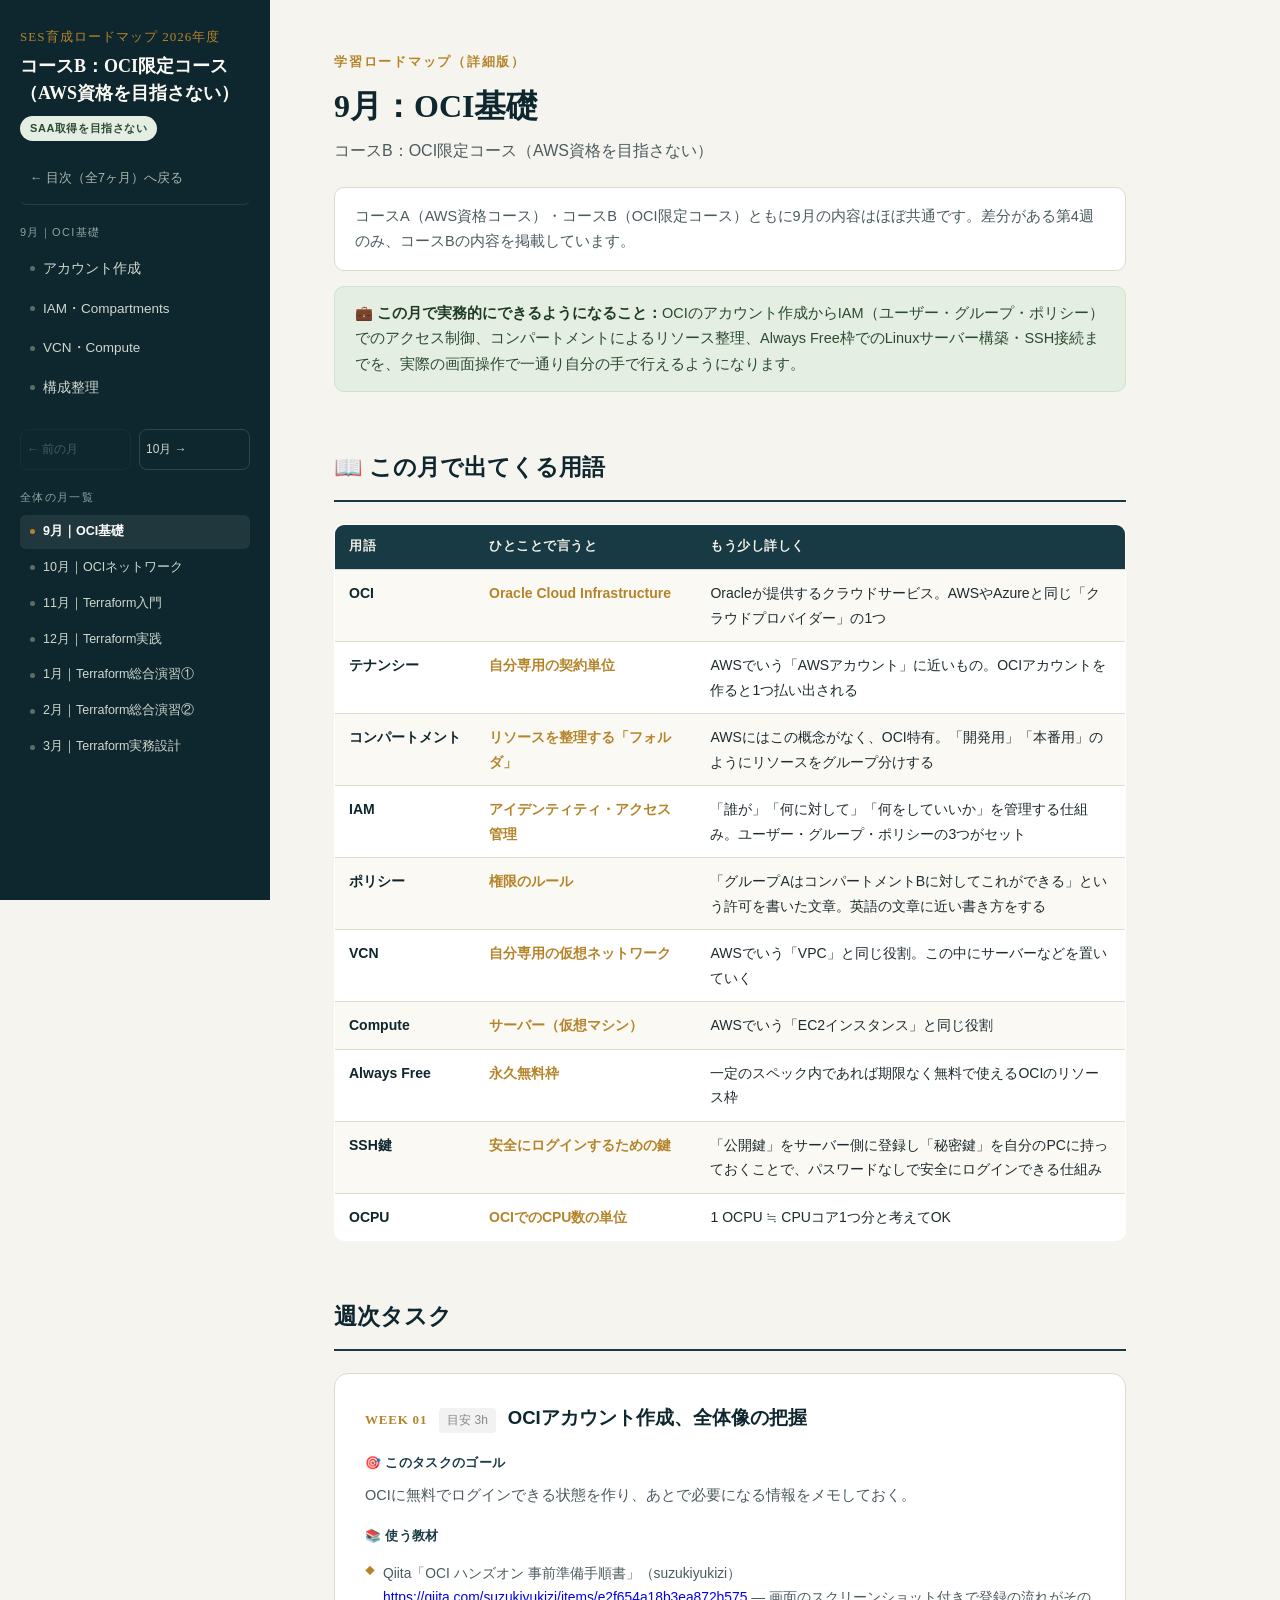
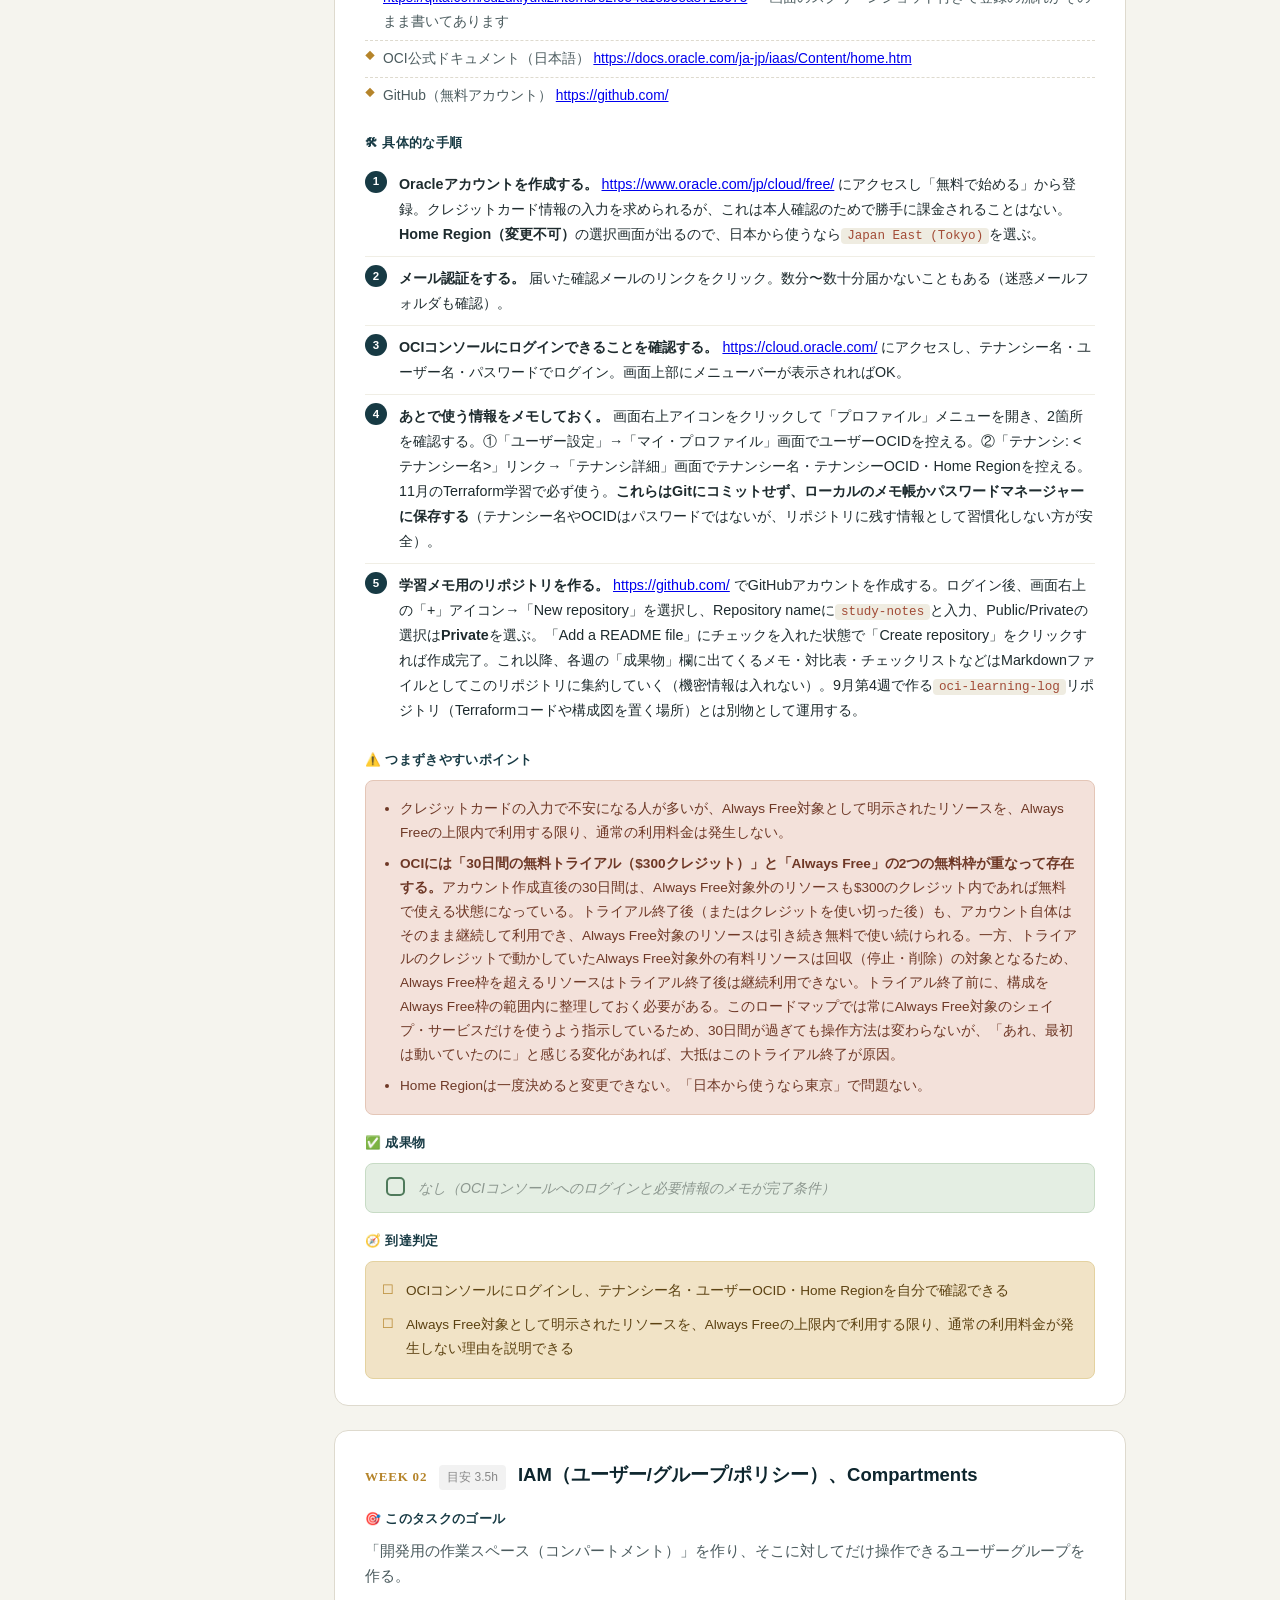
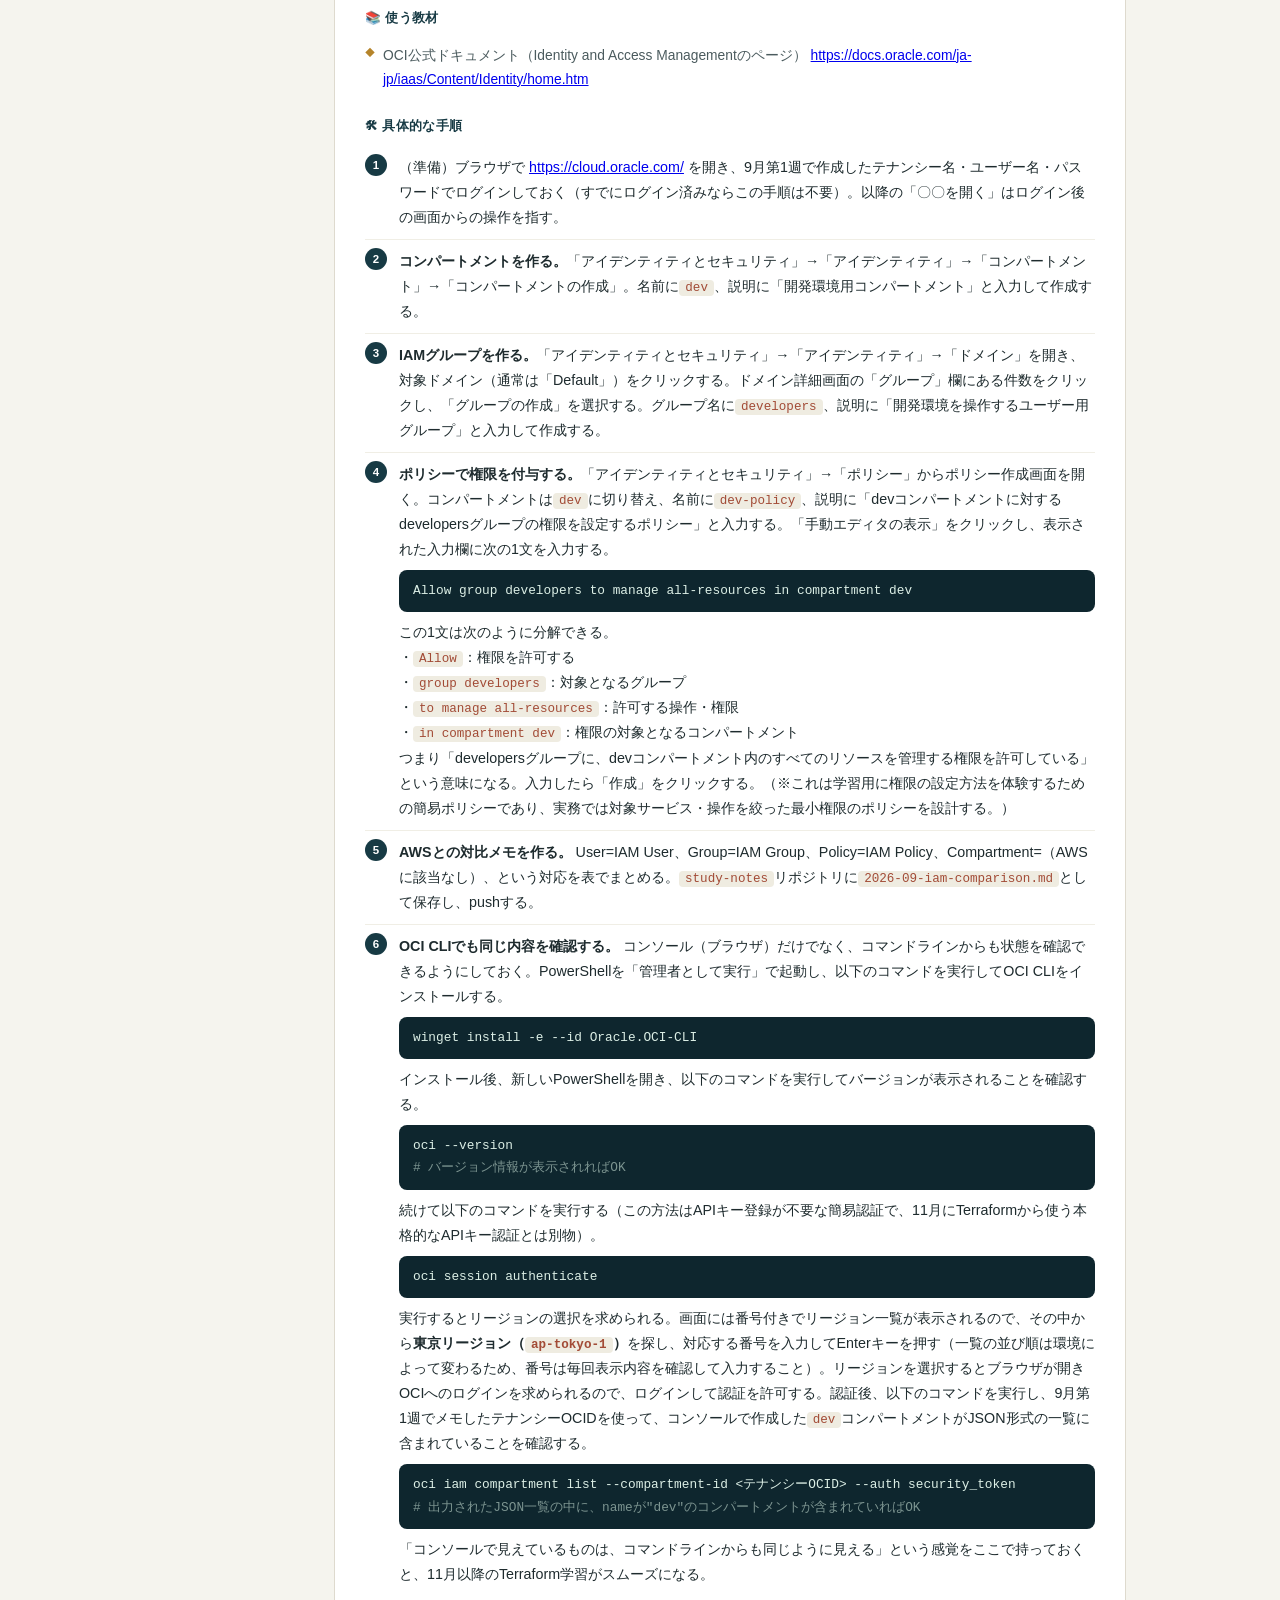
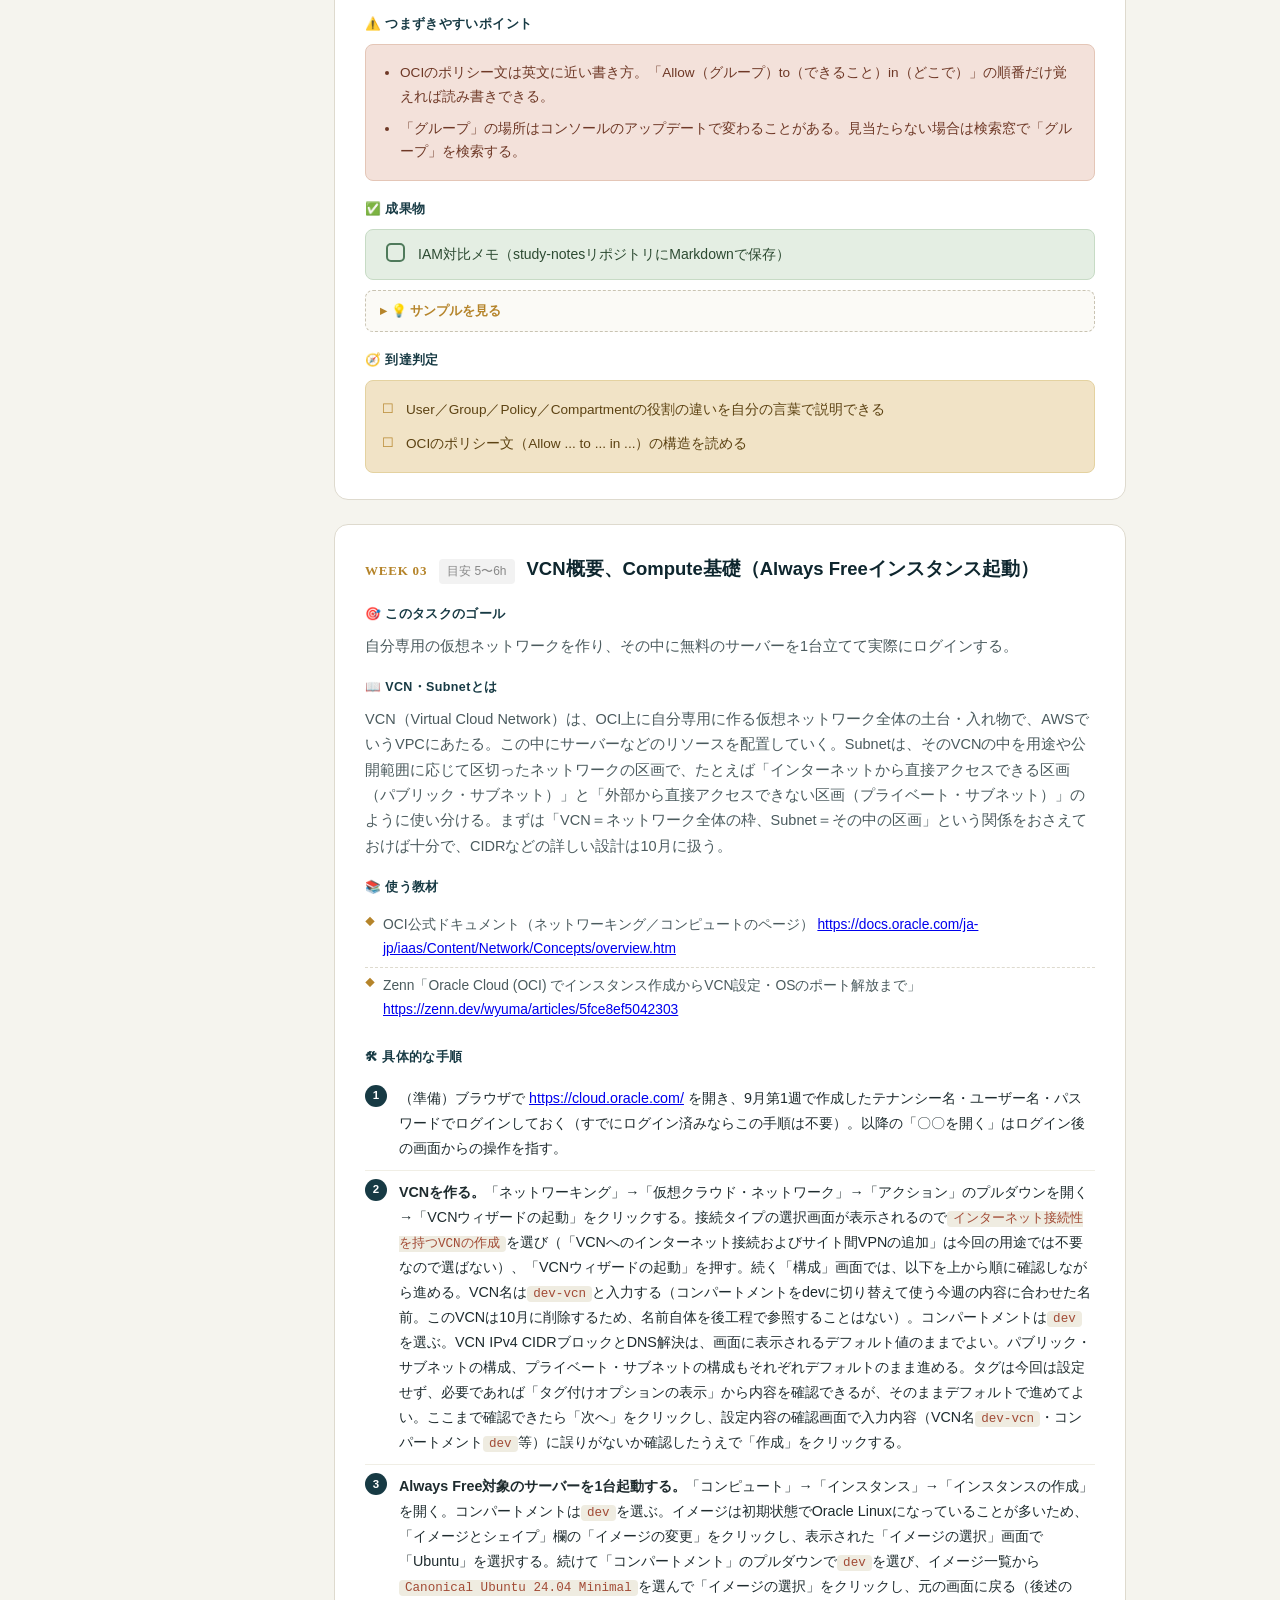
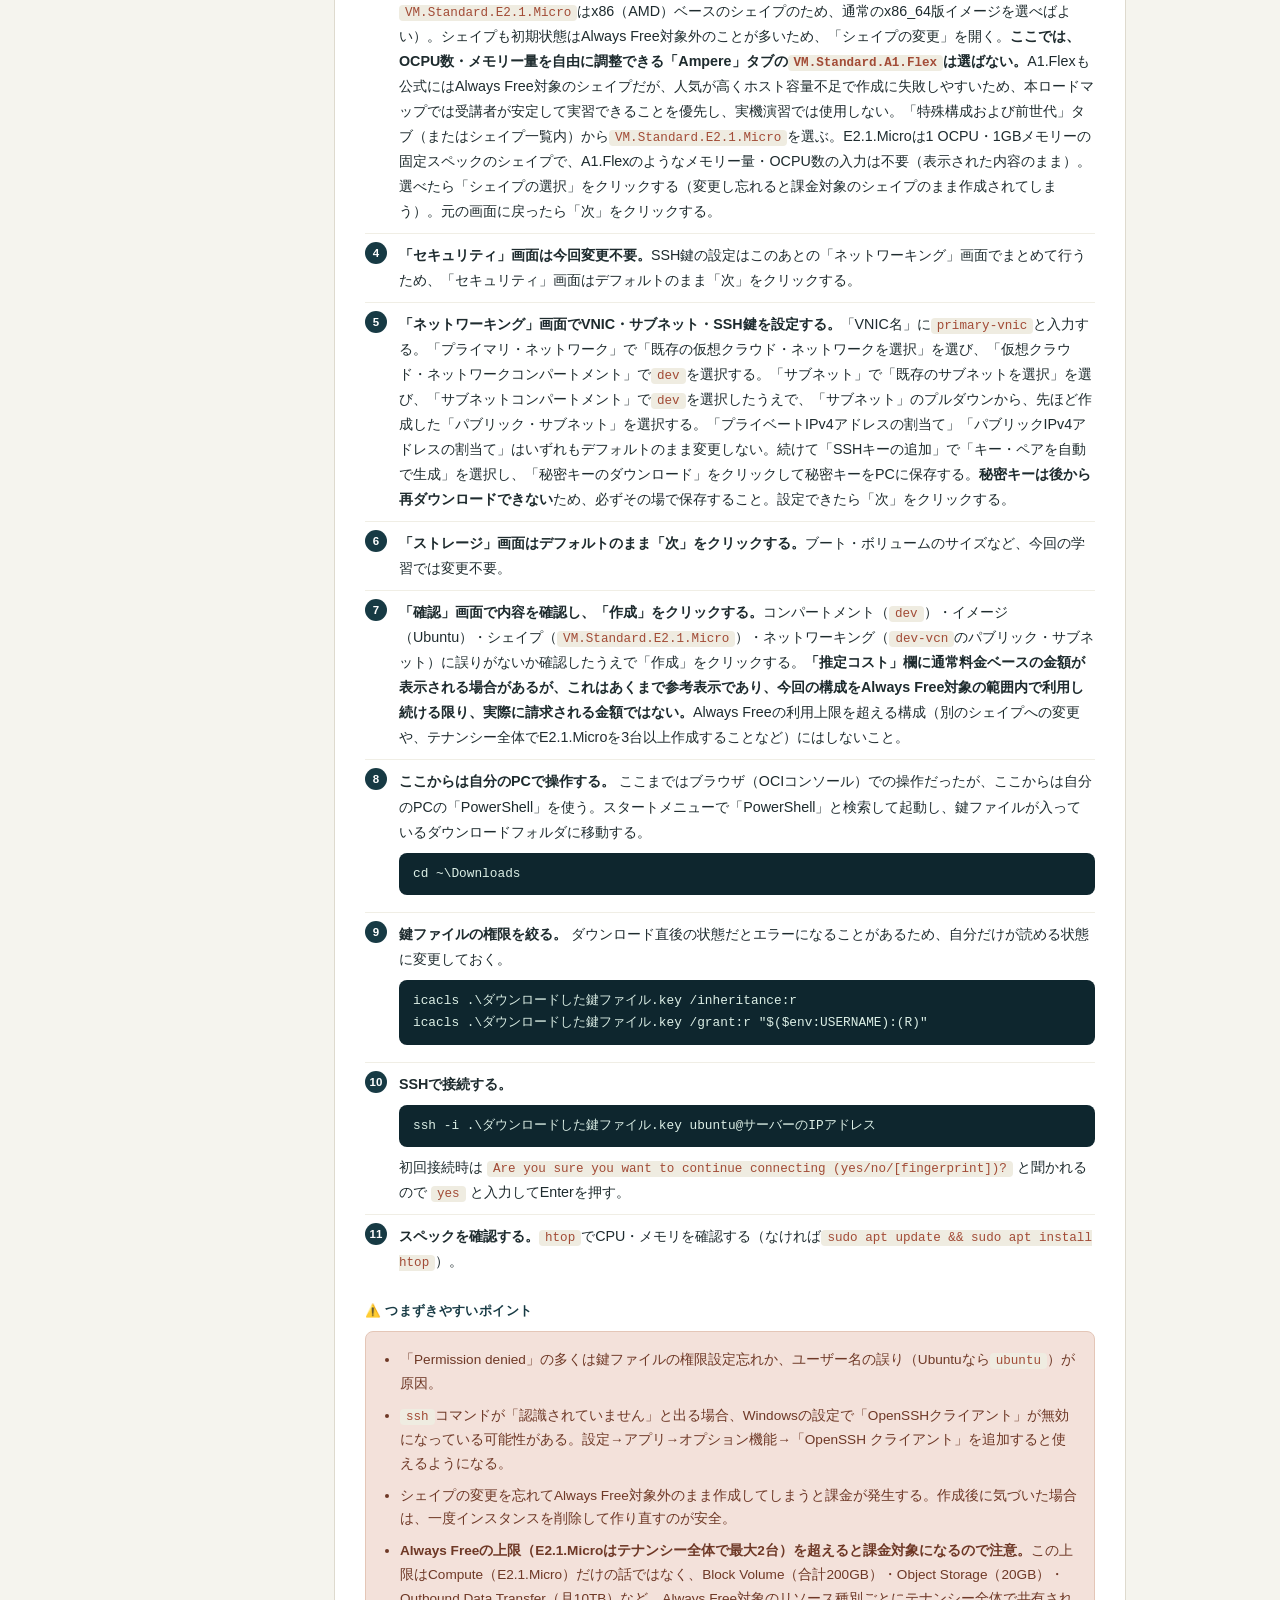
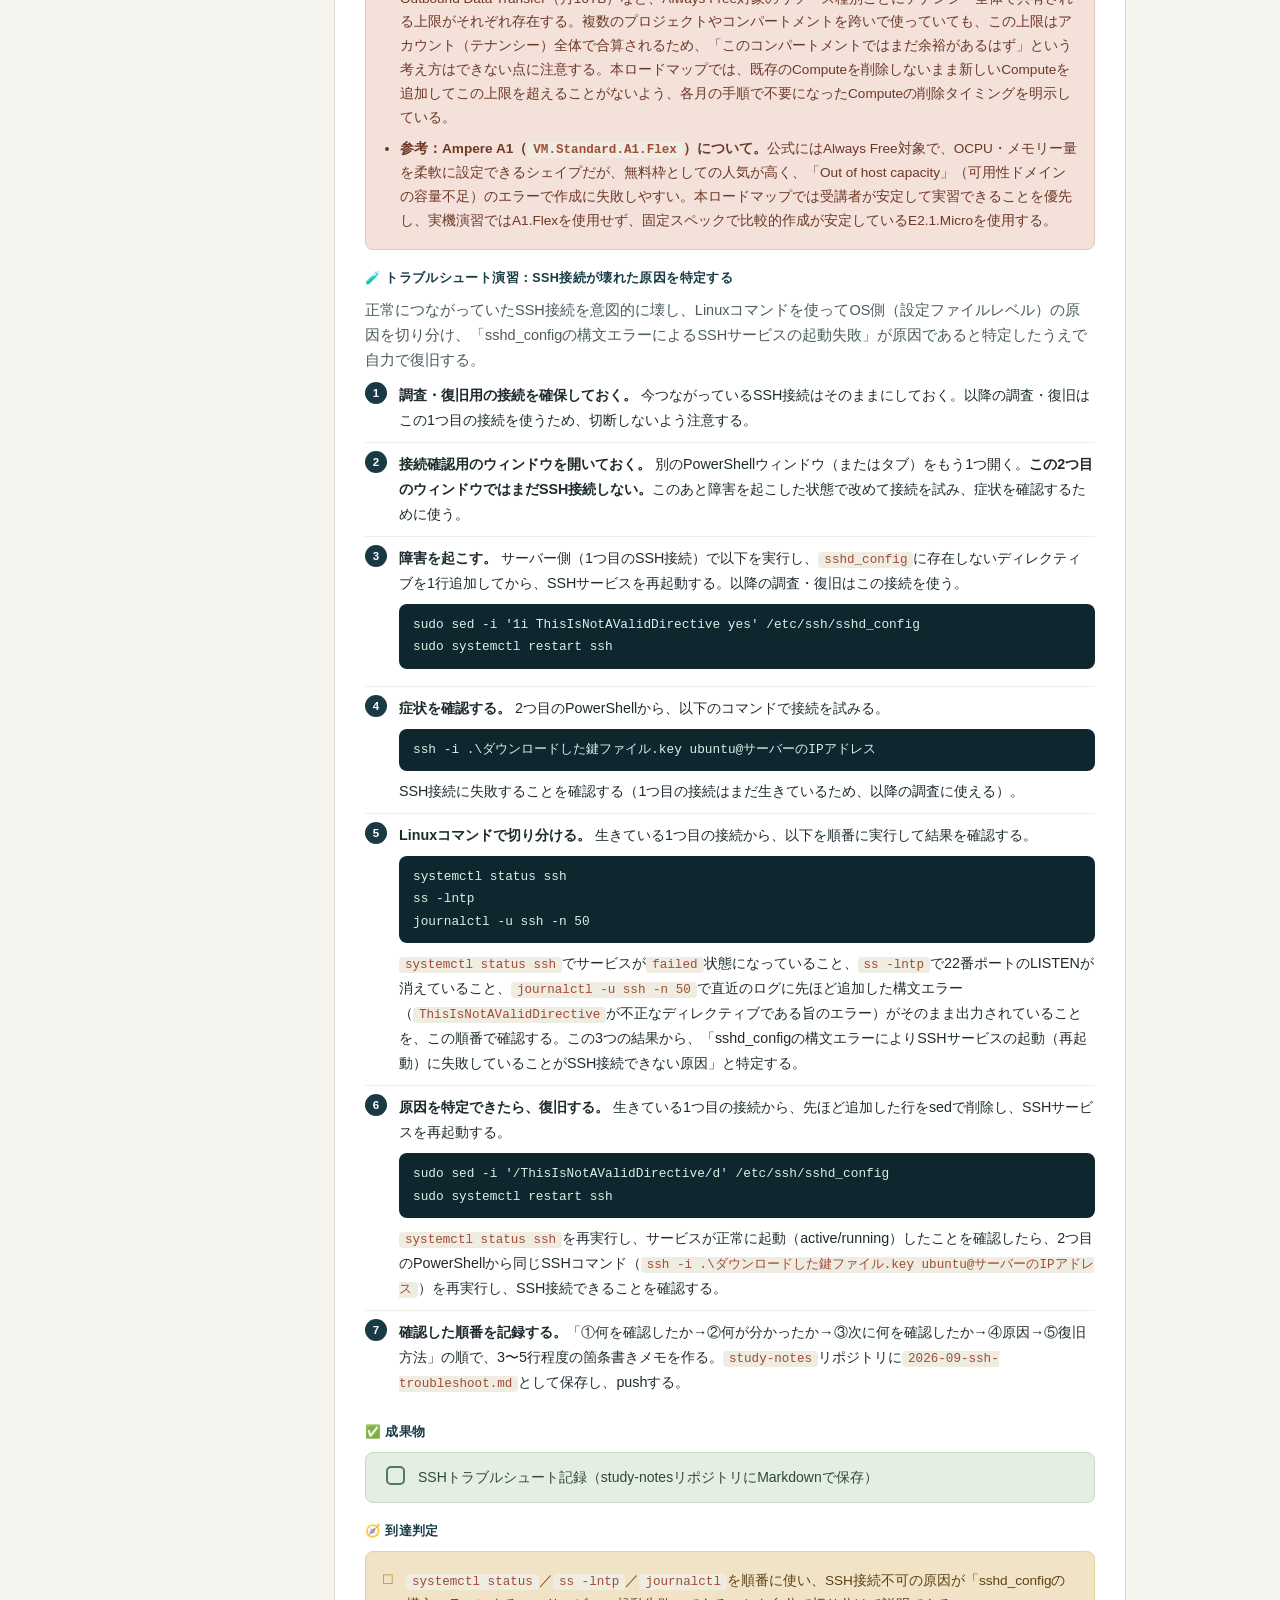
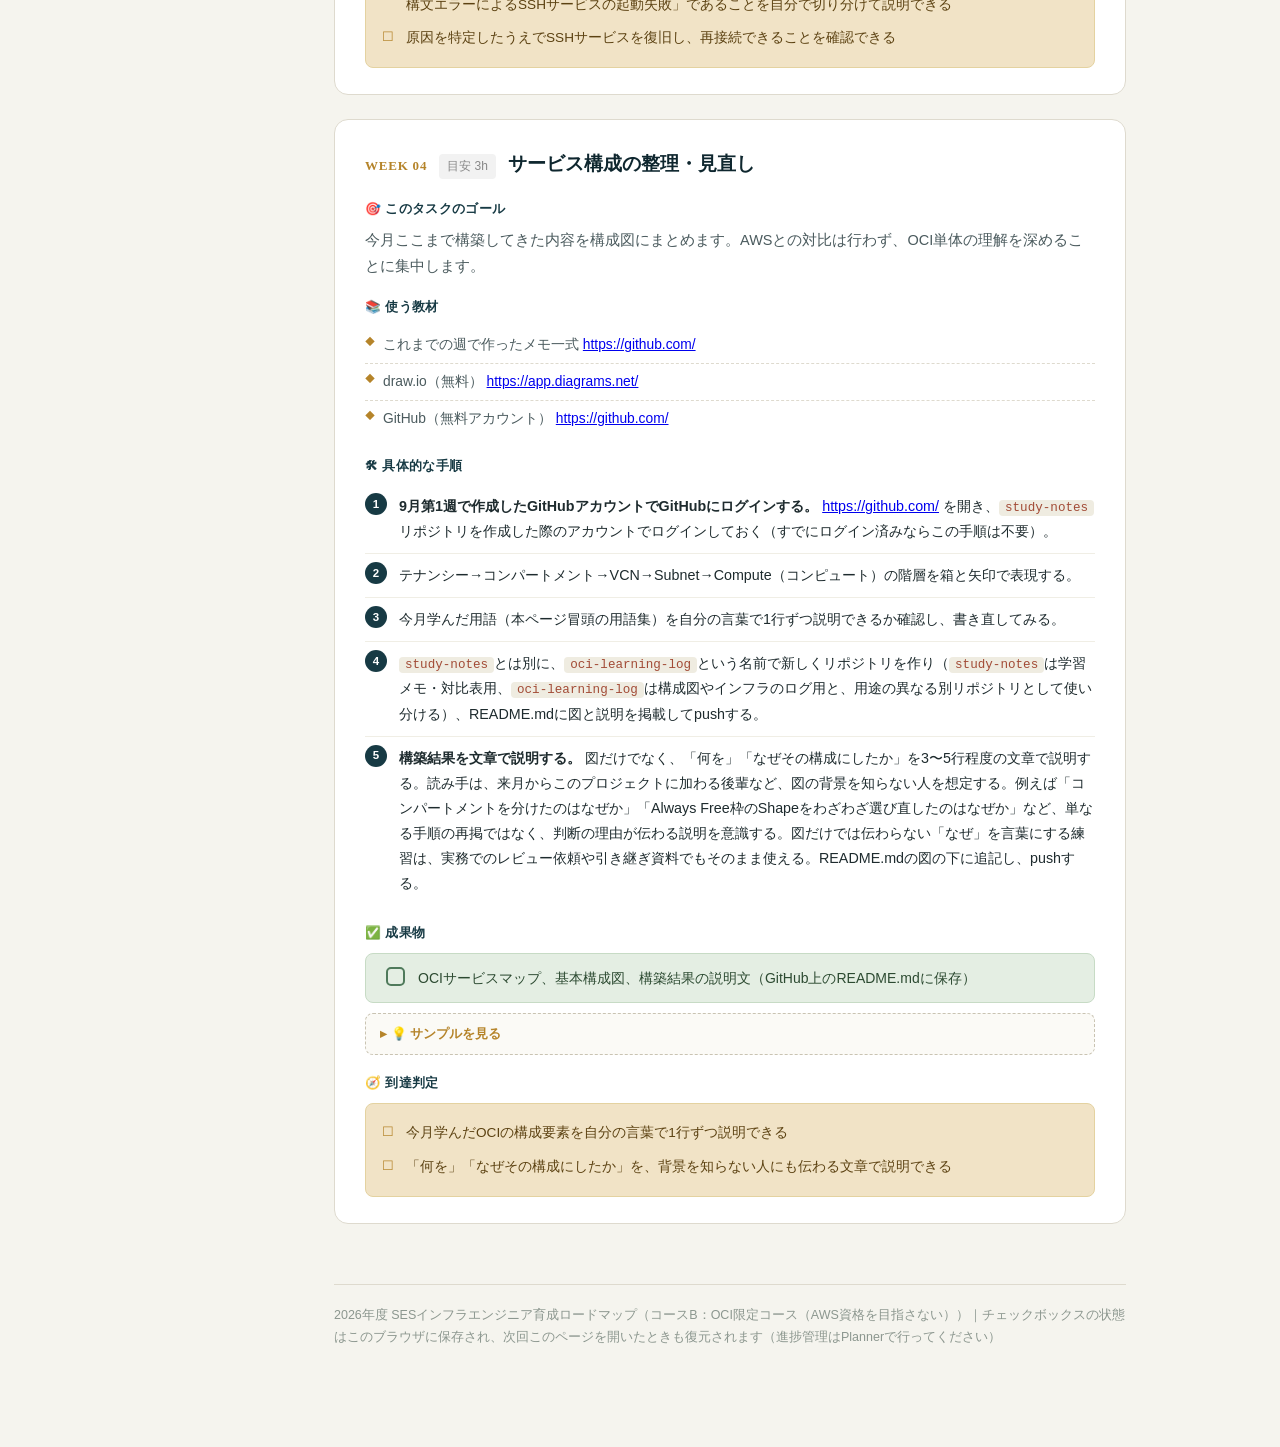
==== commit 6b9ec311: "Add files via upload" ====
--- a/2026-09.html
+++ b/2026-09.html
@@ -130,8 +130,8 @@
       <div class="block">
         <div class="block-label">🧪 トラブルシュート演習：SSH接続が壊れた原因を特定する</div>
         <div class="goal-text">正常につながっていたSSH接続を意図的に壊し、Linuxコマンドを使ってOS側（設定ファイルレベル）の原因を切り分け、「sshd_configの構文エラーによるSSHサービスの起動失敗」が原因であると特定したうえで自力で復旧する。</div>
-        <ol class="steps"><li><b>復旧用の接続を確保しておく。</b> 今つながっているSSH接続はそのままにして、別のPowerShellウィンドウ（またはタブ）をもう1つ開き、そちらでも同じ手順でComputeへSSH接続しておく。以降の作業はこの2つ目の接続を使う。</li><li><b>障害を起こす。</b> サーバー側（1つ目のSSH接続）で以下を実行し、<code class="inline">sshd_config</code>に存在しないディレクティブを1行追加してから、SSHサービスを再起動する。以降の調査・復旧はこの接続を使う。<div class="cmd">sudo sed -i '1i ThisIsNotAValidDirective yes' /etc/ssh/sshd_config
-sudo systemctl restart ssh</div></li><li><b>症状を確認する。</b> 2つ目のPowerShellから、以下のコマンドで改めて接続を試みる。<div class="cmd">ssh -i .\ダウンロードした鍵ファイル.key ubuntu@サーバーのIPアドレス</div>SSH接続に失敗することを確認する（1つ目の接続はまだ生きているため、以降の調査に使える）。</li><li><b>Linuxコマンドで切り分ける。</b> 生きている1つ目の接続から、以下を順番に実行して結果を確認する。<div class="cmd">systemctl status ssh
+        <ol class="steps"><li><b>調査・復旧用の接続を確保しておく。</b> 今つながっているSSH接続はそのままにしておく。以降の調査・復旧はこの1つ目の接続を使うため、切断しないよう注意する。</li><li><b>接続確認用のウィンドウを開いておく。</b> 別のPowerShellウィンドウ（またはタブ）をもう1つ開く。<b>この2つ目のウィンドウではまだSSH接続しない。</b>このあと障害を起こした状態で改めて接続を試み、症状を確認するために使う。</li><li><b>障害を起こす。</b> サーバー側（1つ目のSSH接続）で以下を実行し、<code class="inline">sshd_config</code>に存在しないディレクティブを1行追加してから、SSHサービスを再起動する。以降の調査・復旧はこの接続を使う。<div class="cmd">sudo sed -i '1i ThisIsNotAValidDirective yes' /etc/ssh/sshd_config
+sudo systemctl restart ssh</div></li><li><b>症状を確認する。</b> 2つ目のPowerShellから、以下のコマンドで接続を試みる。<div class="cmd">ssh -i .\ダウンロードした鍵ファイル.key ubuntu@サーバーのIPアドレス</div>SSH接続に失敗することを確認する（1つ目の接続はまだ生きているため、以降の調査に使える）。</li><li><b>Linuxコマンドで切り分ける。</b> 生きている1つ目の接続から、以下を順番に実行して結果を確認する。<div class="cmd">systemctl status ssh
 ss -lntp
 journalctl -u ssh -n 50</div><code class="inline">systemctl status ssh</code>でサービスが<code class="inline">failed</code>状態になっていること、<code class="inline">ss -lntp</code>で22番ポートのLISTENが消えていること、<code class="inline">journalctl -u ssh -n 50</code>で直近のログに先ほど追加した構文エラー（<code class="inline">ThisIsNotAValidDirective</code>が不正なディレクティブである旨のエラー）がそのまま出力されていることを、この順番で確認する。この3つの結果から、「sshd_configの構文エラーによりSSHサービスの起動（再起動）に失敗していることがSSH接続できない原因」と特定する。</li><li><b>原因を特定できたら、復旧する。</b> 生きている1つ目の接続から、先ほど追加した行をsedで削除し、SSHサービスを再起動する。<div class="cmd">sudo sed -i '/ThisIsNotAValidDirective/d' /etc/ssh/sshd_config
 sudo systemctl restart ssh</div><code class="inline">systemctl status ssh</code>を再実行し、サービスが正常に起動（active/running）したことを確認したら、2つ目のPowerShellから同じSSHコマンド（<code class="inline">ssh -i .\ダウンロードした鍵ファイル.key ubuntu@サーバーのIPアドレス</code>）を再実行し、SSH接続できることを確認する。</li><li><b>確認した順番を記録する。</b>「①何を確認したか→②何が分かったか→③次に何を確認したか→④原因→⑤復旧方法」の順で、3〜5行程度の箇条書きメモを作る。<code class="inline">study-notes</code>リポジトリに<code class="inline">2026-09-ssh-troubleshoot.md</code>として保存し、pushする。</li></ol>
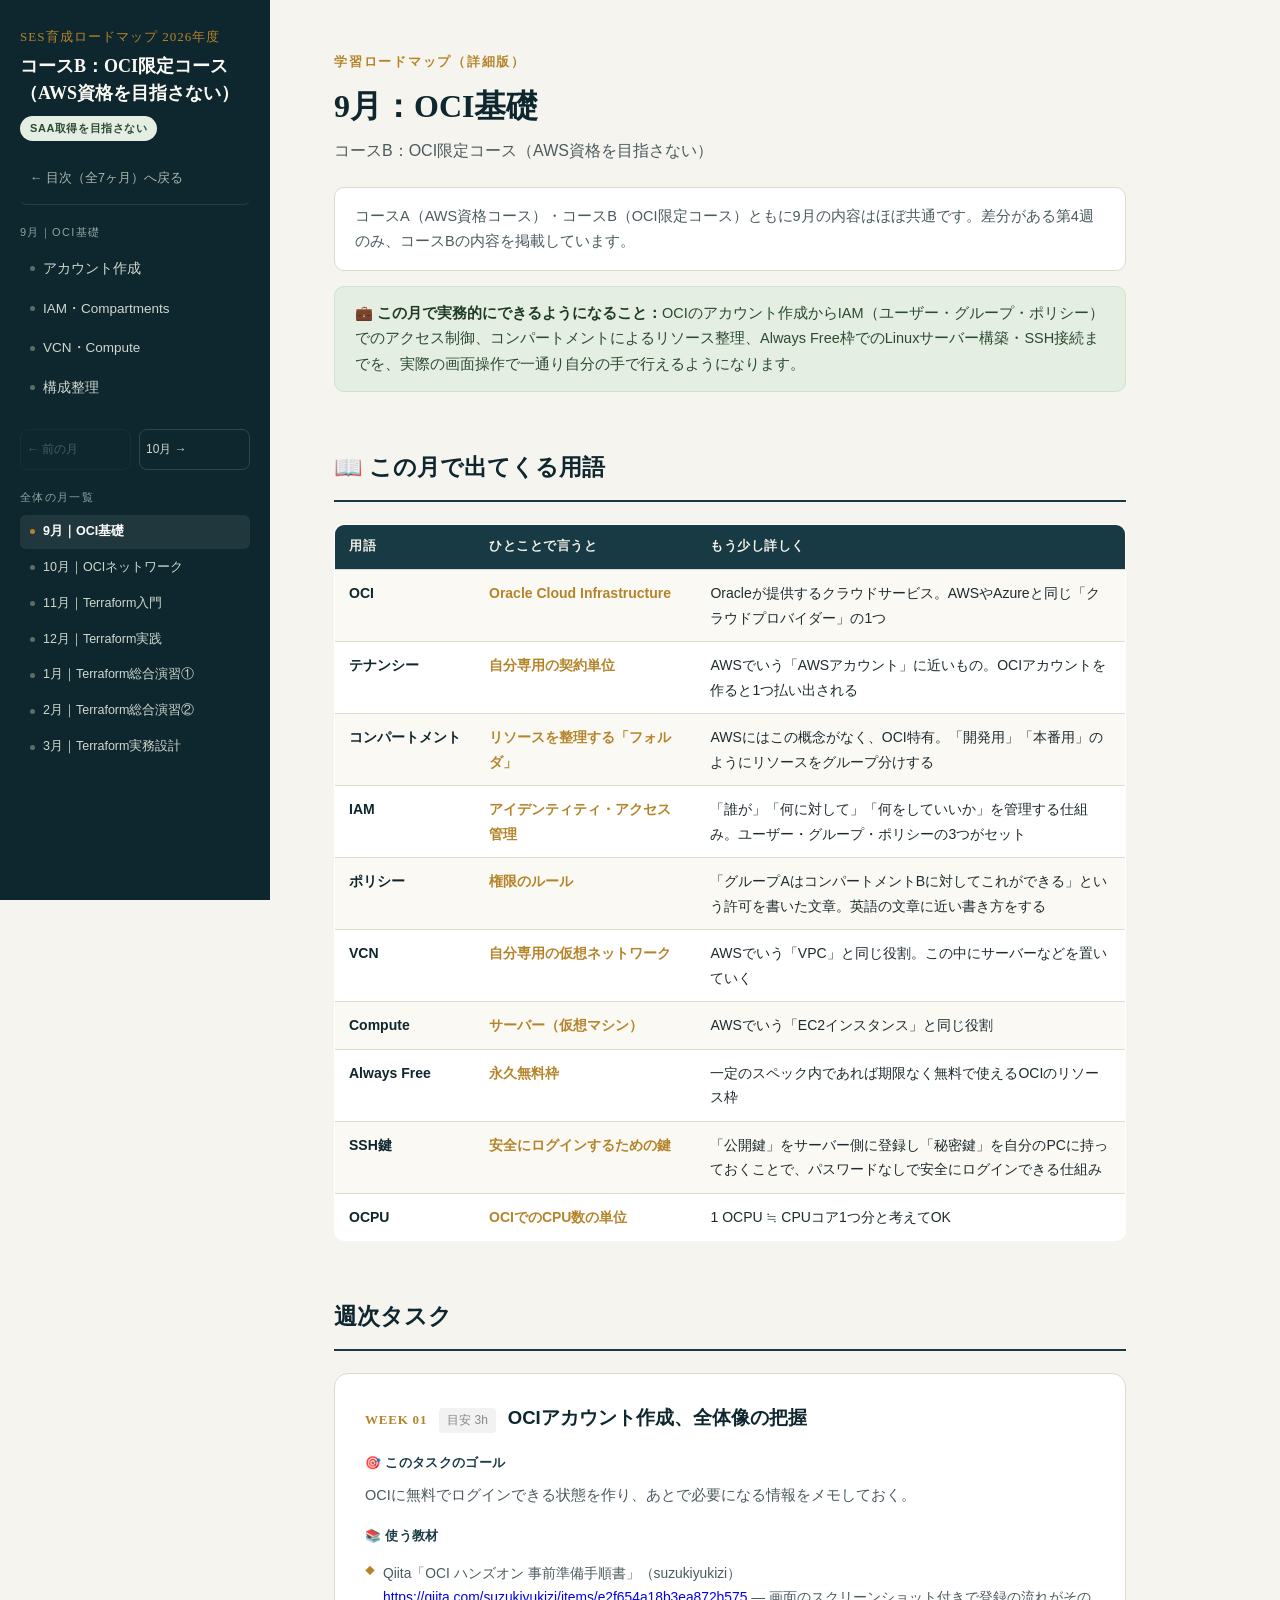
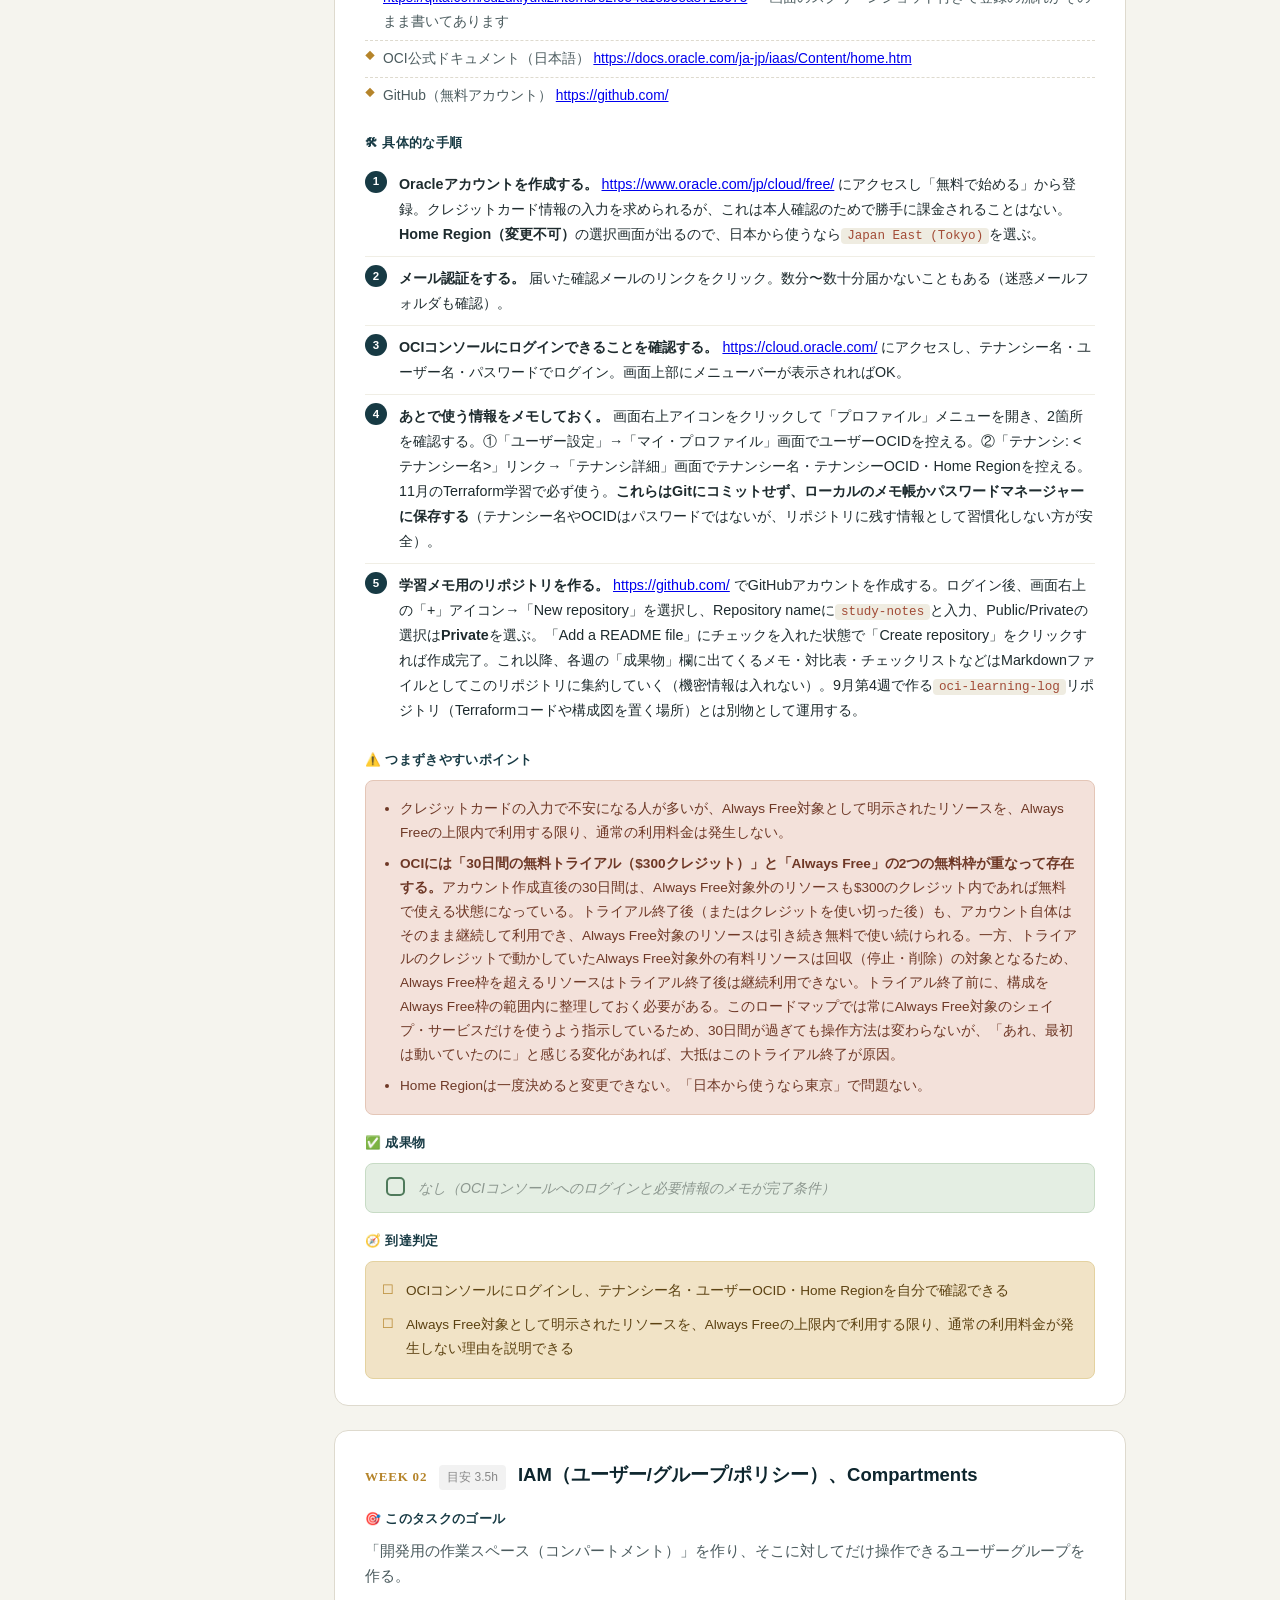
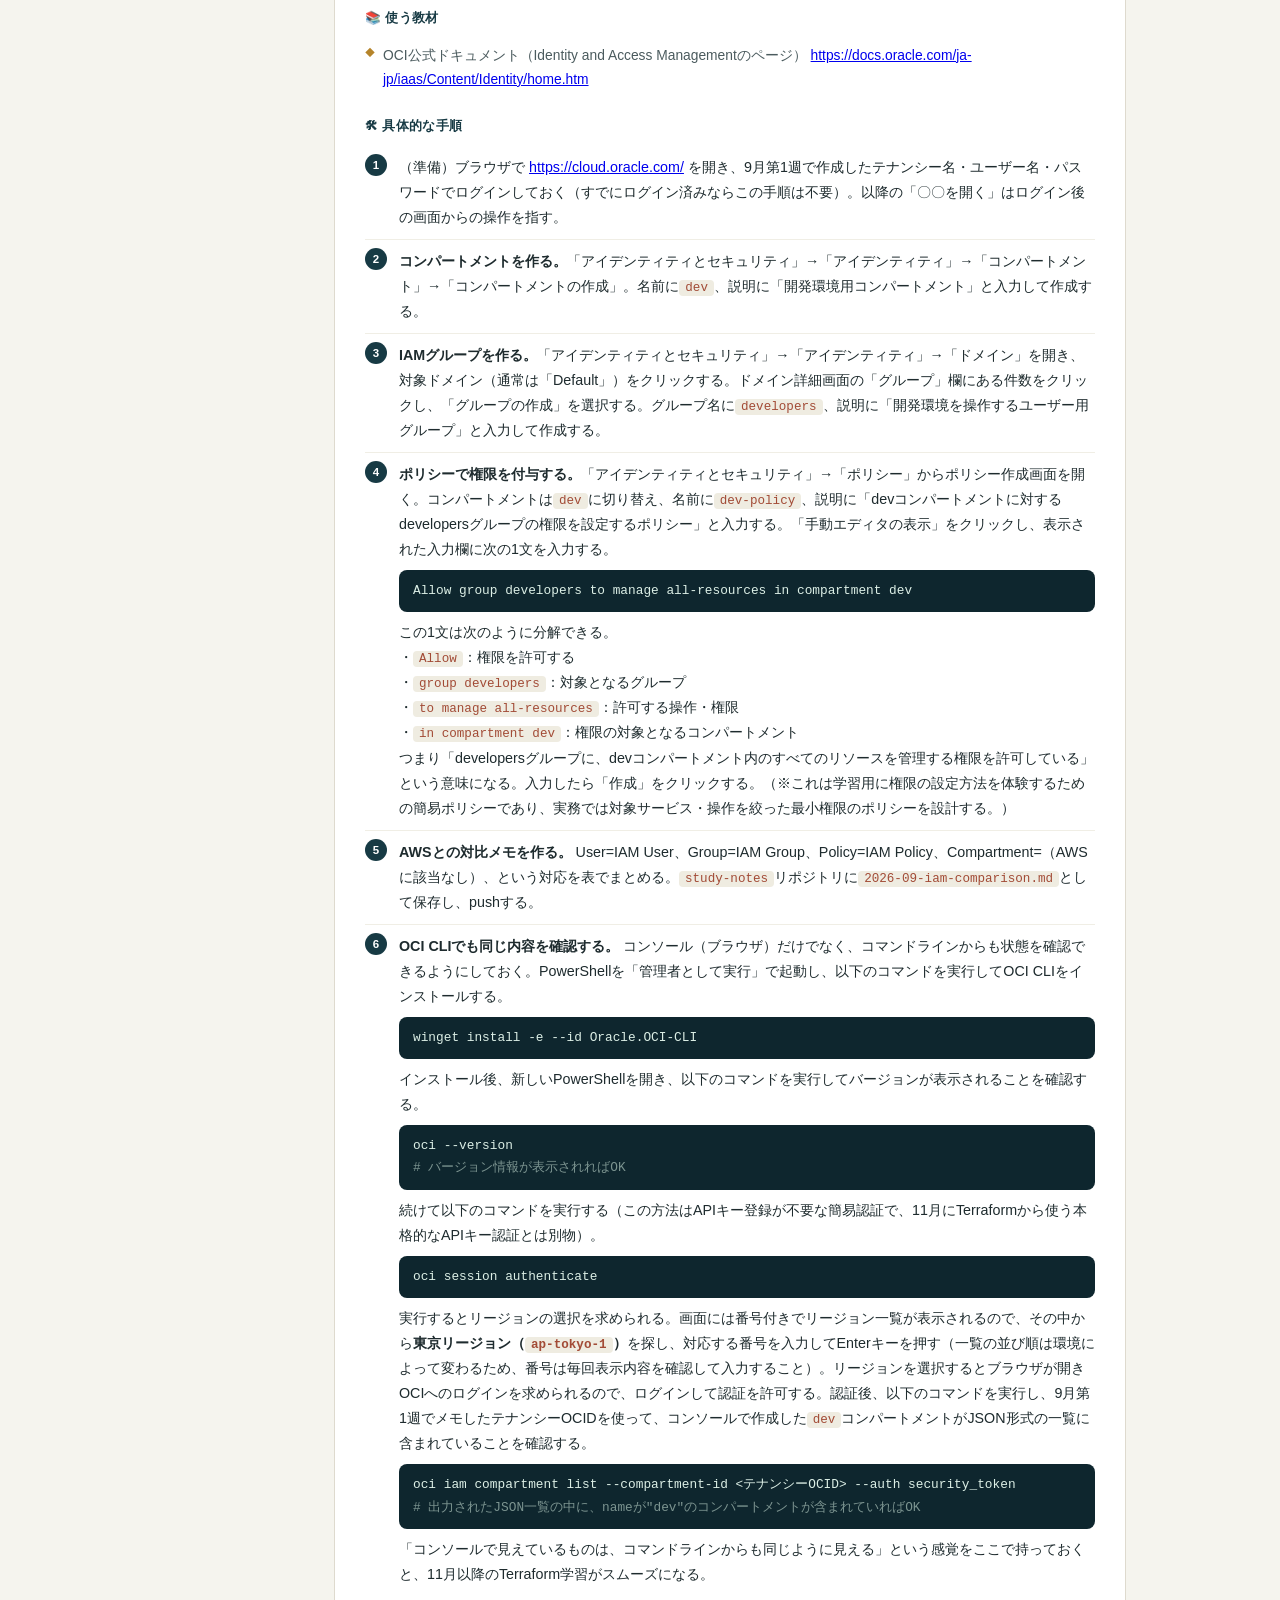
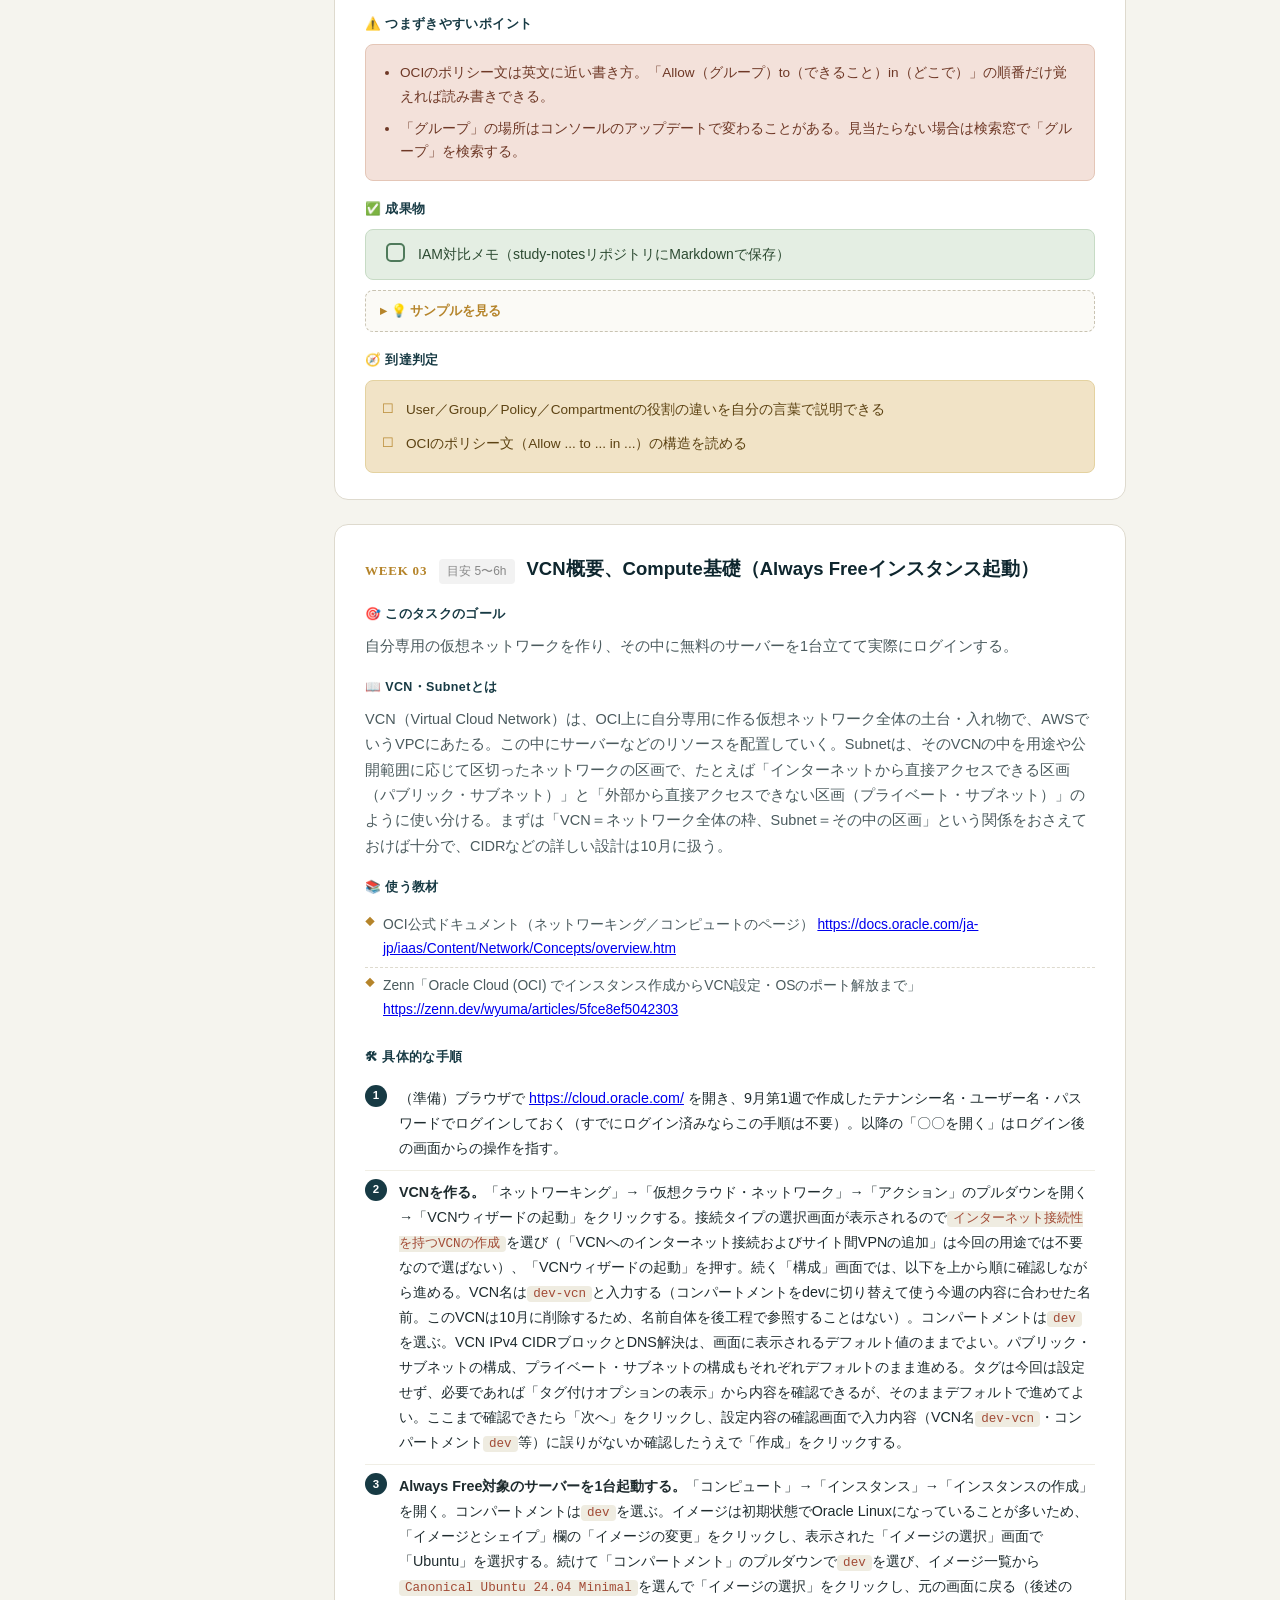
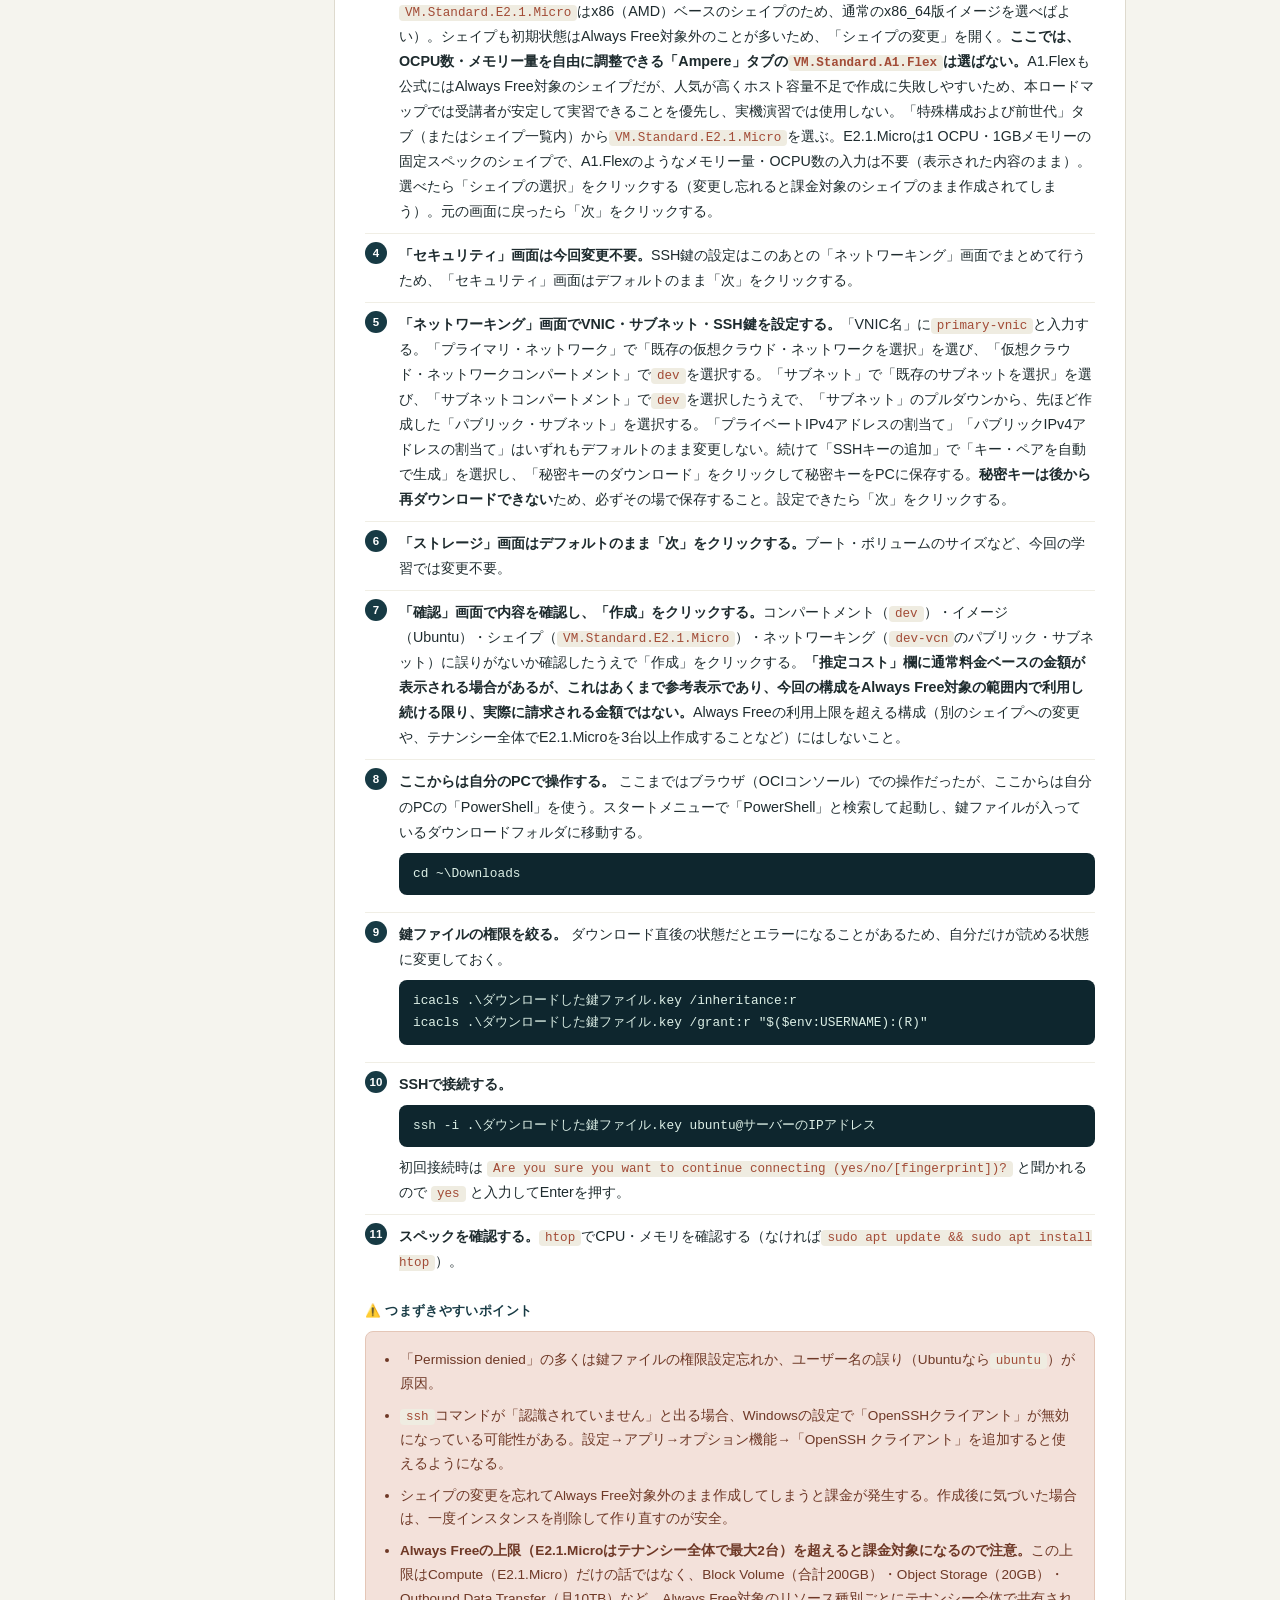
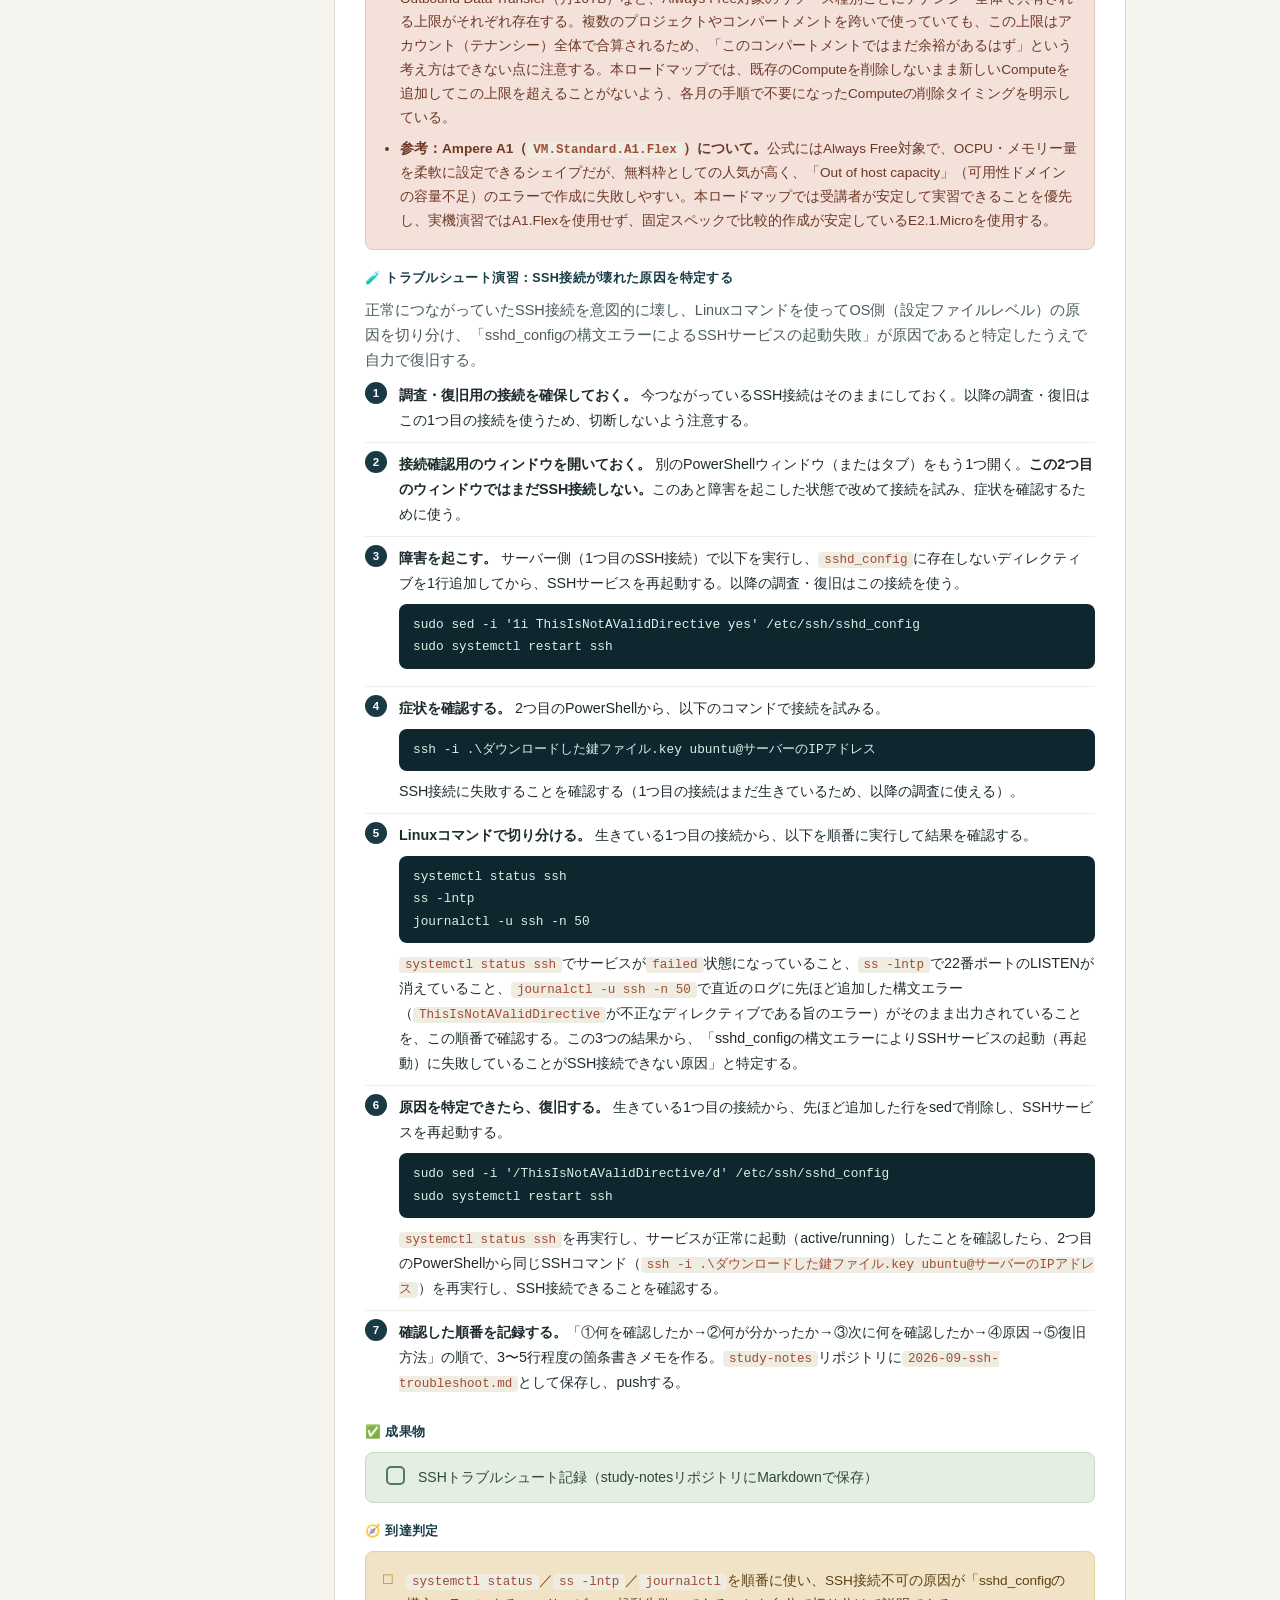
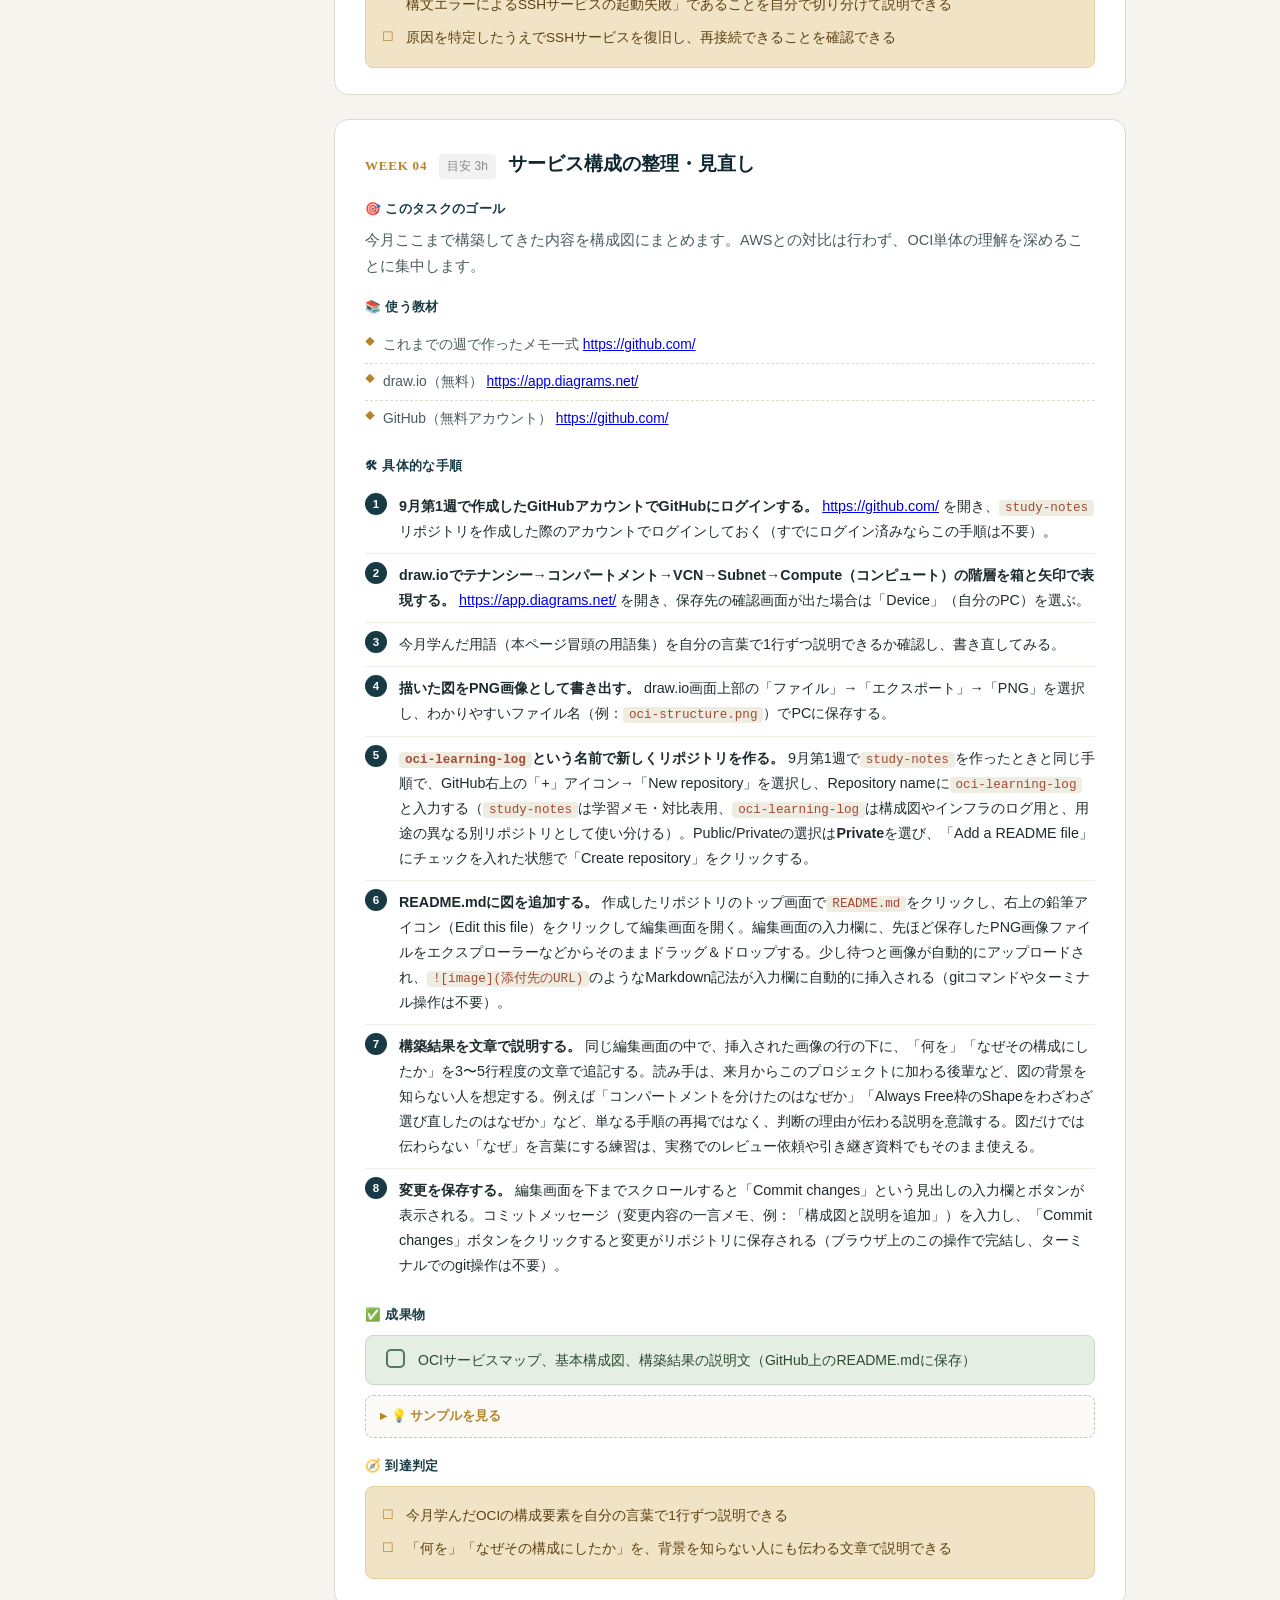
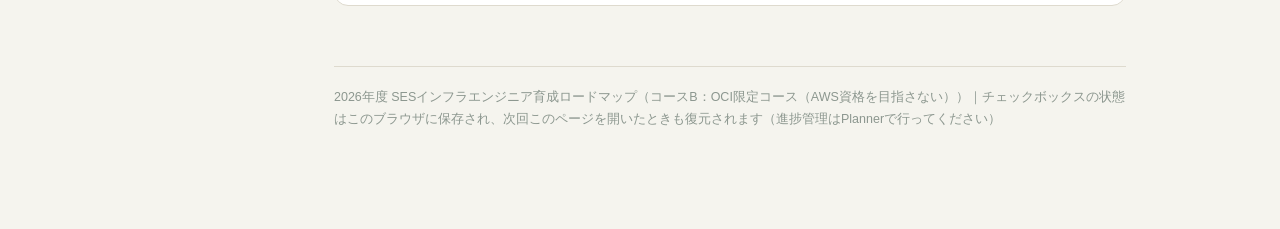
==== commit 6a5e24f4: "Add files via upload" ====
--- a/2026-09.html
+++ b/2026-09.html
@@ -158,7 +158,7 @@
       </div>
       <div class="block">
         <div class="block-label">🛠 具体的な手順</div>
-        <ol class="steps"><li><b>9月第1週で作成したGitHubアカウントでGitHubにログインする。</b> <a href="https://github.com/" target="_blank" rel="noopener">https://github.com/</a> を開き、<code class="inline">study-notes</code>リポジトリを作成した際のアカウントでログインしておく（すでにログイン済みならこの手順は不要）。</li><li>テナンシー→コンパートメント→VCN→Subnet→Compute（コンピュート）の階層を箱と矢印で表現する。</li><li>今月学んだ用語（本ページ冒頭の用語集）を自分の言葉で1行ずつ説明できるか確認し、書き直してみる。</li><li><code class="inline">study-notes</code>とは別に、<code class="inline">oci-learning-log</code>という名前で新しくリポジトリを作り（<code class="inline">study-notes</code>は学習メモ・対比表用、<code class="inline">oci-learning-log</code>は構成図やインフラのログ用と、用途の異なる別リポジトリとして使い分ける）、README.mdに図と説明を掲載してpushする。</li><li><b>構築結果を文章で説明する。</b> 図だけでなく、「何を」「なぜその構成にしたか」を3〜5行程度の文章で説明する。読み手は、来月からこのプロジェクトに加わる後輩など、図の背景を知らない人を想定する。例えば「コンパートメントを分けたのはなぜか」「Always Free枠のShapeをわざわざ選び直したのはなぜか」など、単なる手順の再掲ではなく、判断の理由が伝わる説明を意識する。図だけでは伝わらない「なぜ」を言葉にする練習は、実務でのレビュー依頼や引き継ぎ資料でもそのまま使える。README.mdの図の下に追記し、pushする。</li></ol>
+        <ol class="steps"><li><b>9月第1週で作成したGitHubアカウントでGitHubにログインする。</b> <a href="https://github.com/" target="_blank" rel="noopener">https://github.com/</a> を開き、<code class="inline">study-notes</code>リポジトリを作成した際のアカウントでログインしておく（すでにログイン済みならこの手順は不要）。</li><li><b>draw.ioでテナンシー→コンパートメント→VCN→Subnet→Compute（コンピュート）の階層を箱と矢印で表現する。</b> <a href="https://app.diagrams.net/" target="_blank" rel="noopener">https://app.diagrams.net/</a> を開き、保存先の確認画面が出た場合は「Device」（自分のPC）を選ぶ。</li><li>今月学んだ用語（本ページ冒頭の用語集）を自分の言葉で1行ずつ説明できるか確認し、書き直してみる。</li><li><b>描いた図をPNG画像として書き出す。</b> draw.io画面上部の「ファイル」→「エクスポート」→「PNG」を選択し、わかりやすいファイル名（例：<code class="inline">oci-structure.png</code>）でPCに保存する。</li><li><b><code class="inline">oci-learning-log</code>という名前で新しくリポジトリを作る。</b> 9月第1週で<code class="inline">study-notes</code>を作ったときと同じ手順で、GitHub右上の「+」アイコン→「New repository」を選択し、Repository nameに<code class="inline">oci-learning-log</code>と入力する（<code class="inline">study-notes</code>は学習メモ・対比表用、<code class="inline">oci-learning-log</code>は構成図やインフラのログ用と、用途の異なる別リポジトリとして使い分ける）。Public/Privateの選択は<b>Private</b>を選び、「Add a README file」にチェックを入れた状態で「Create repository」をクリックする。</li><li><b>README.mdに図を追加する。</b> 作成したリポジトリのトップ画面で<code class="inline">README.md</code>をクリックし、右上の鉛筆アイコン（Edit this file）をクリックして編集画面を開く。編集画面の入力欄に、先ほど保存したPNG画像ファイルをエクスプローラーなどからそのままドラッグ＆ドロップする。少し待つと画像が自動的にアップロードされ、<code class="inline">![image](添付先のURL)</code>のようなMarkdown記法が入力欄に自動的に挿入される（gitコマンドやターミナル操作は不要）。</li><li><b>構築結果を文章で説明する。</b> 同じ編集画面の中で、挿入された画像の行の下に、「何を」「なぜその構成にしたか」を3〜5行程度の文章で追記する。読み手は、来月からこのプロジェクトに加わる後輩など、図の背景を知らない人を想定する。例えば「コンパートメントを分けたのはなぜか」「Always Free枠のShapeをわざわざ選び直したのはなぜか」など、単なる手順の再掲ではなく、判断の理由が伝わる説明を意識する。図だけでは伝わらない「なぜ」を言葉にする練習は、実務でのレビュー依頼や引き継ぎ資料でもそのまま使える。</li><li><b>変更を保存する。</b> 編集画面を下までスクロールすると「Commit changes」という見出しの入力欄とボタンが表示される。コミットメッセージ（変更内容の一言メモ、例：「構成図と説明を追加」）を入力し、「Commit changes」ボタンをクリックすると変更がリポジトリに保存される（ブラウザ上のこの操作で完結し、ターミナルでのgit操作は不要）。</li></ol>
       </div>
       <div class="block">
         <div class="block-label">✅ 成果物</div>
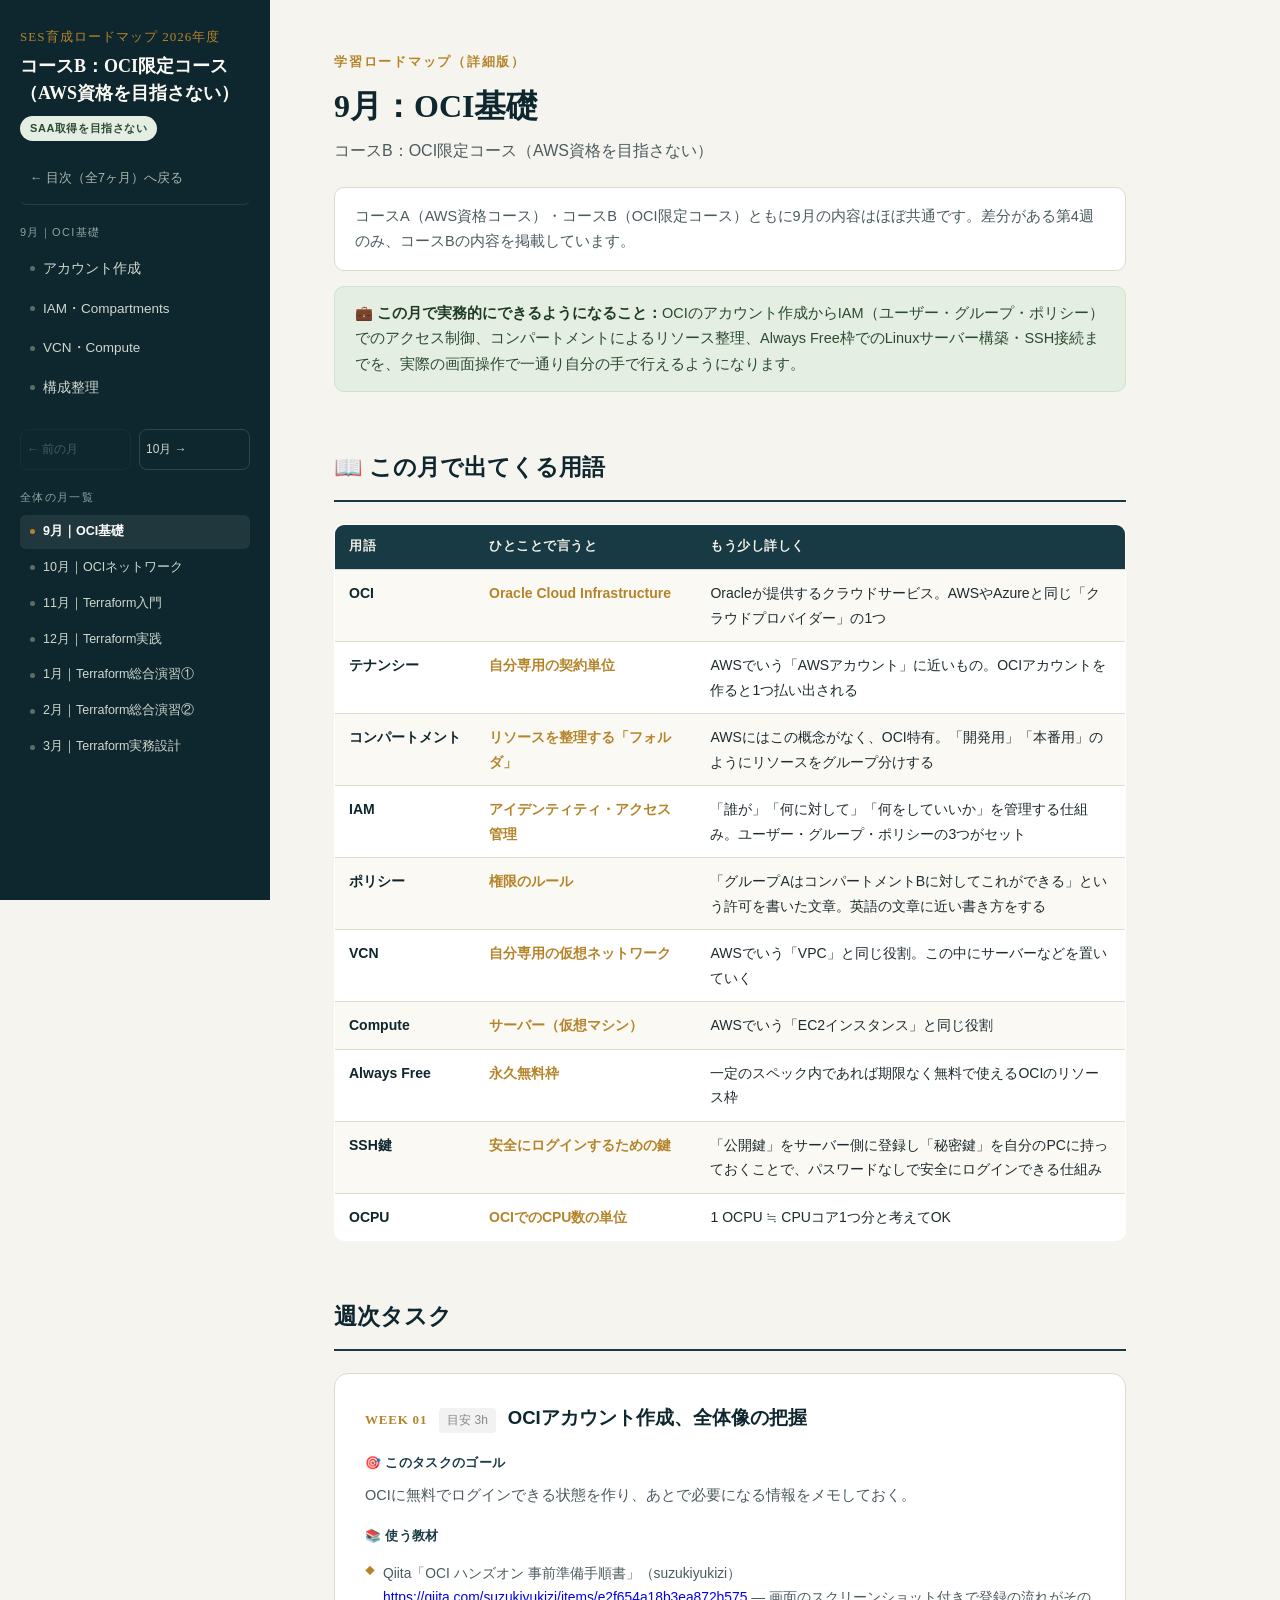
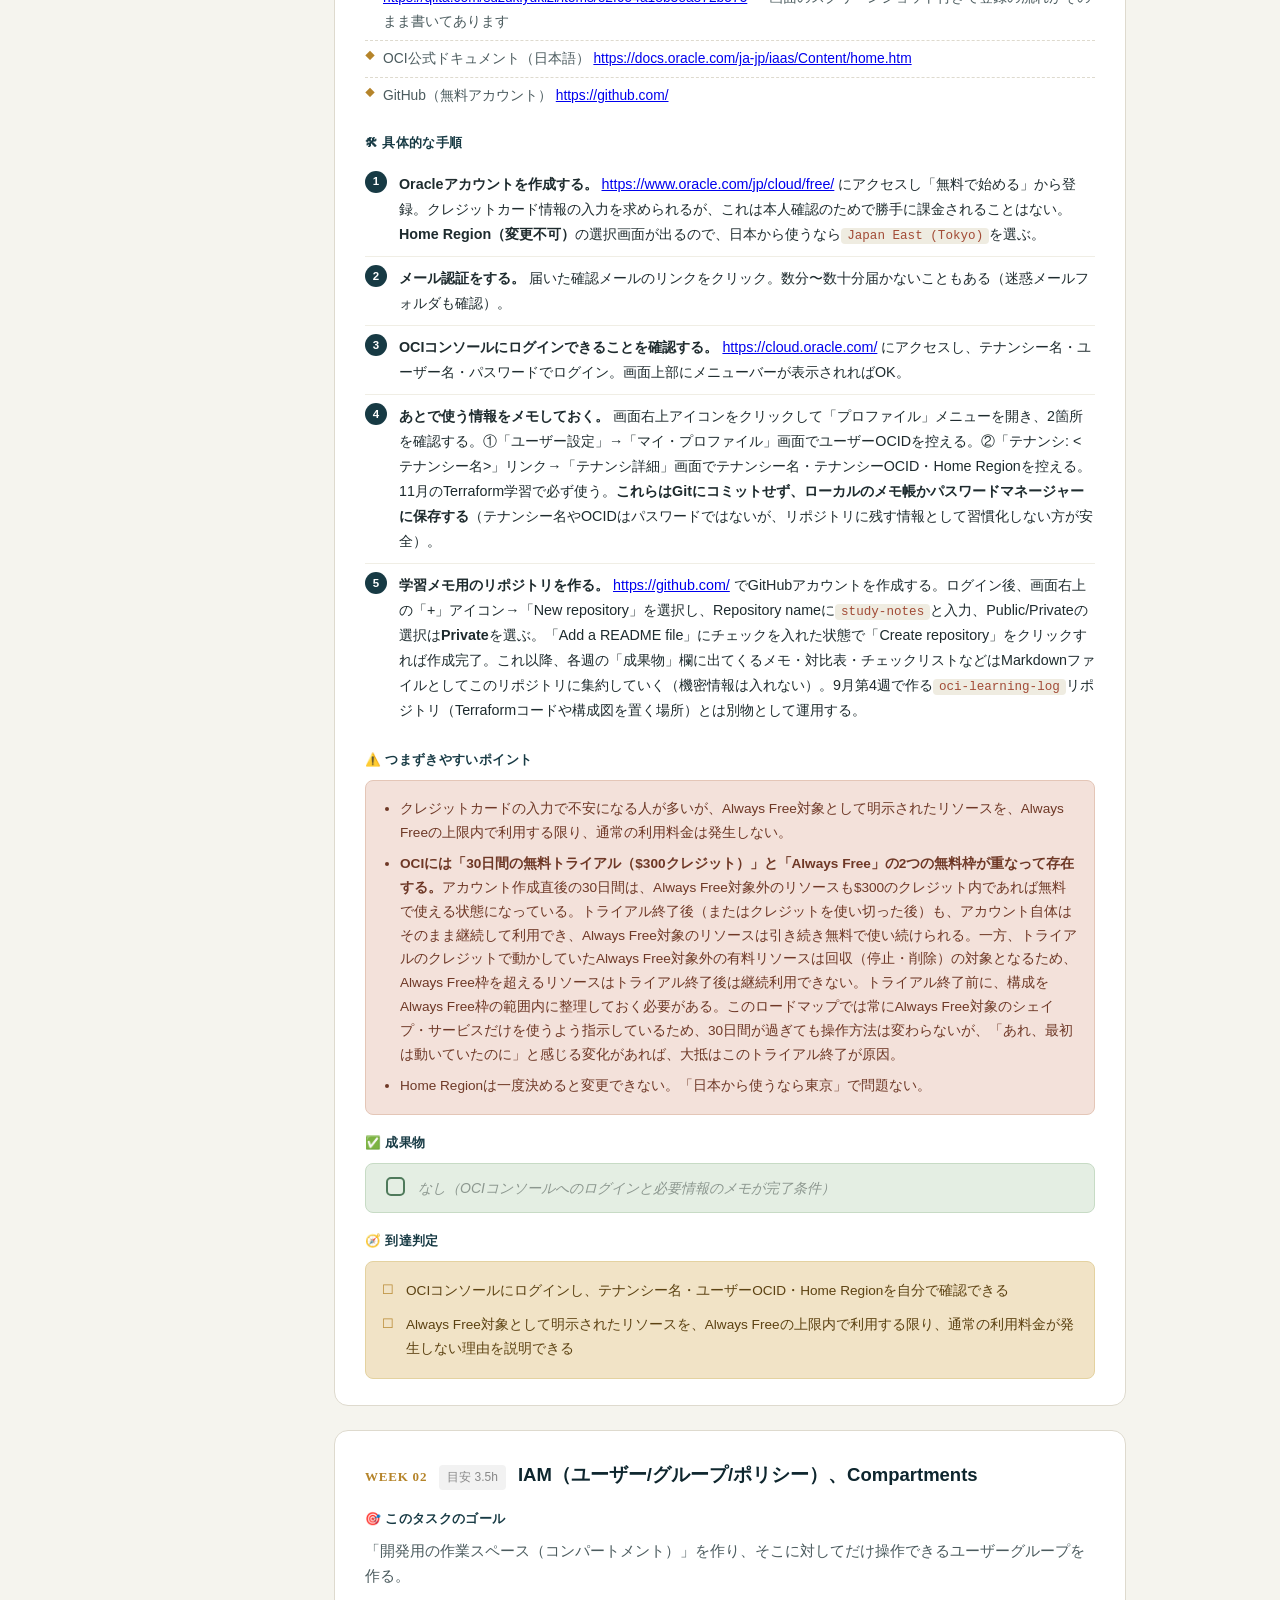
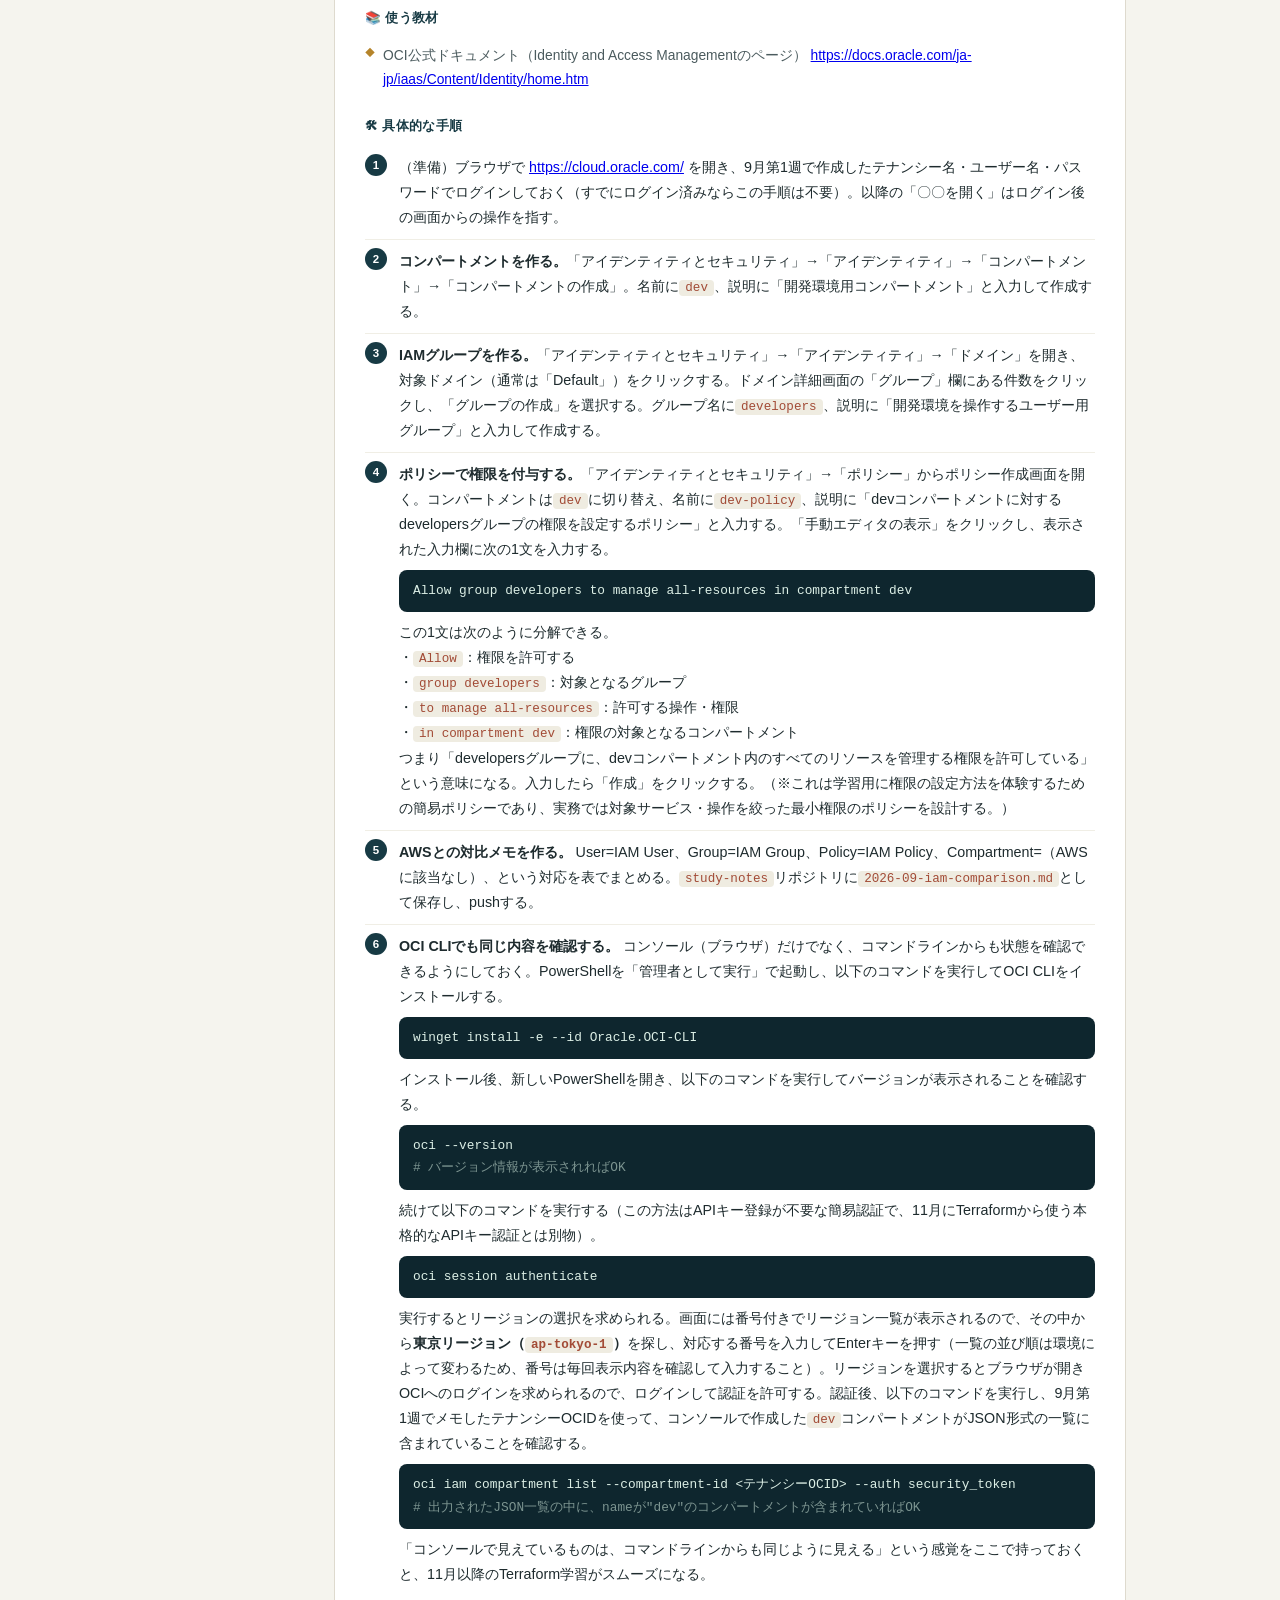
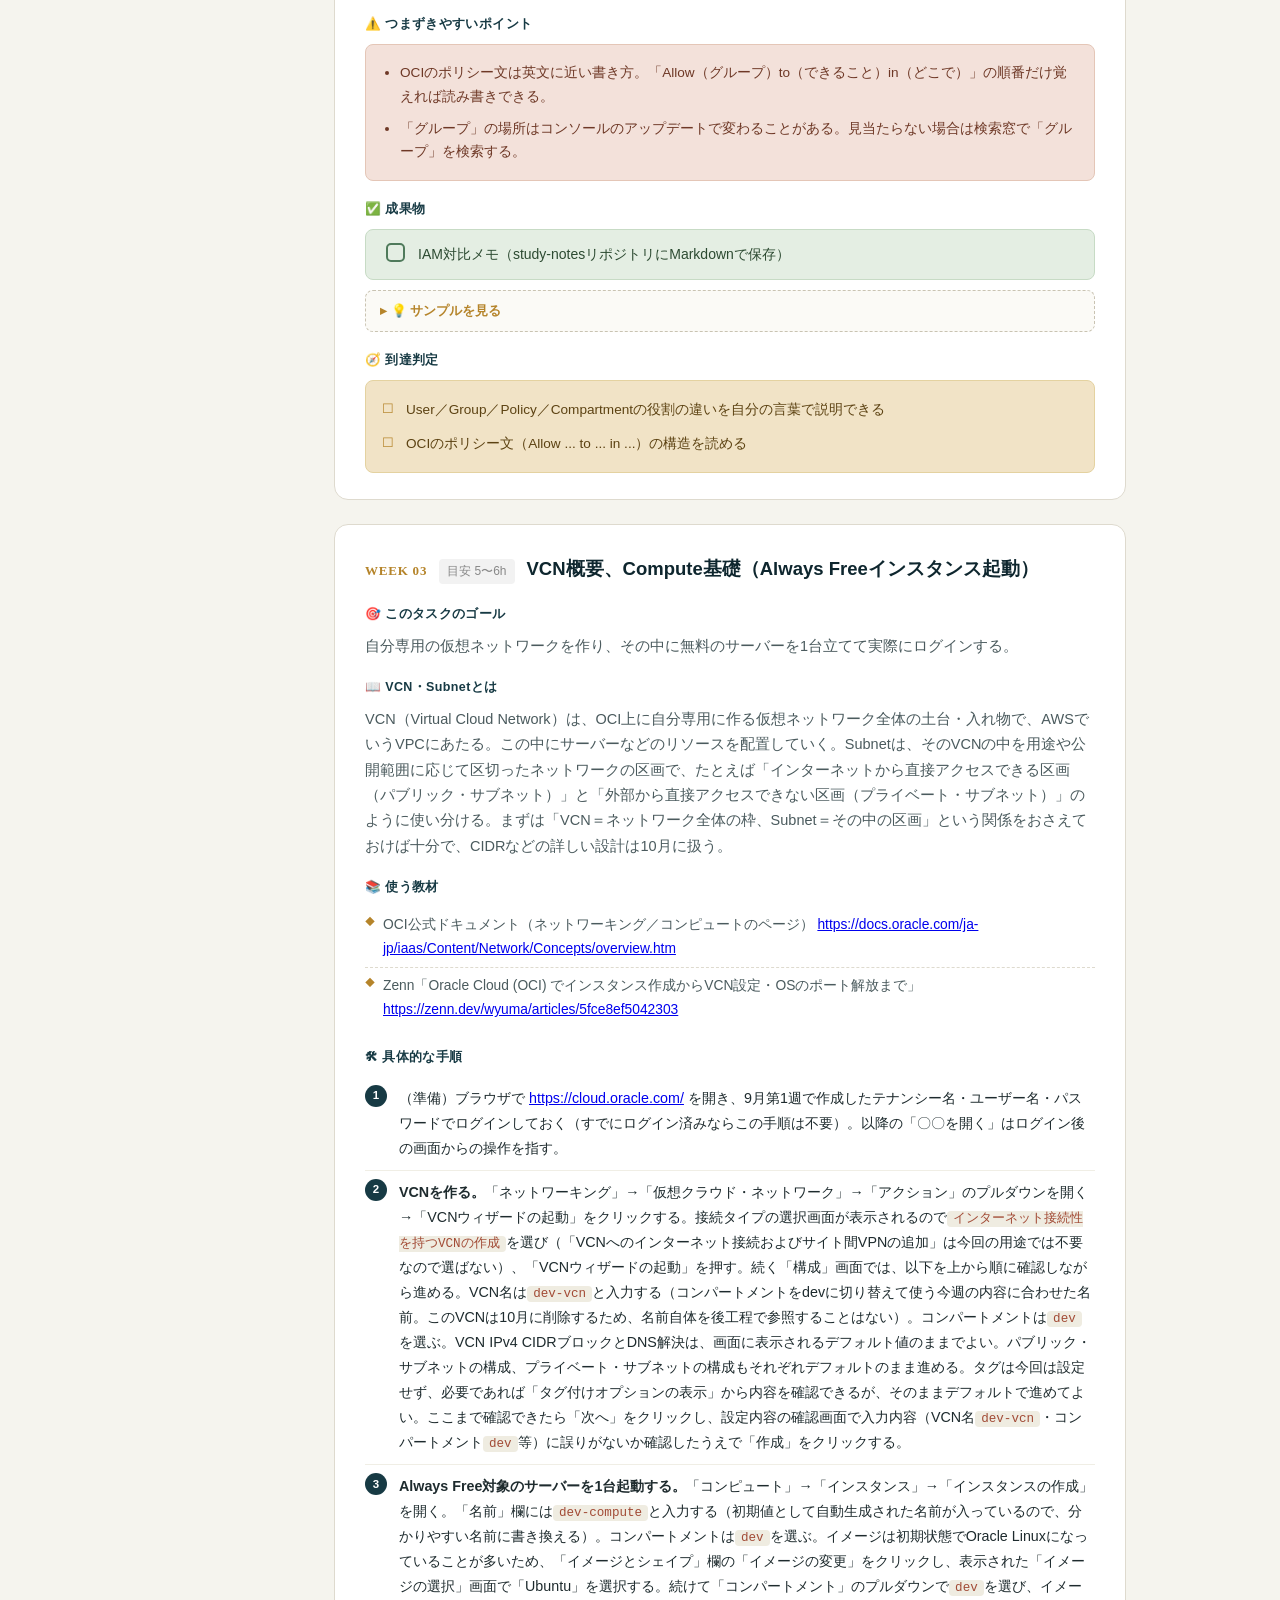
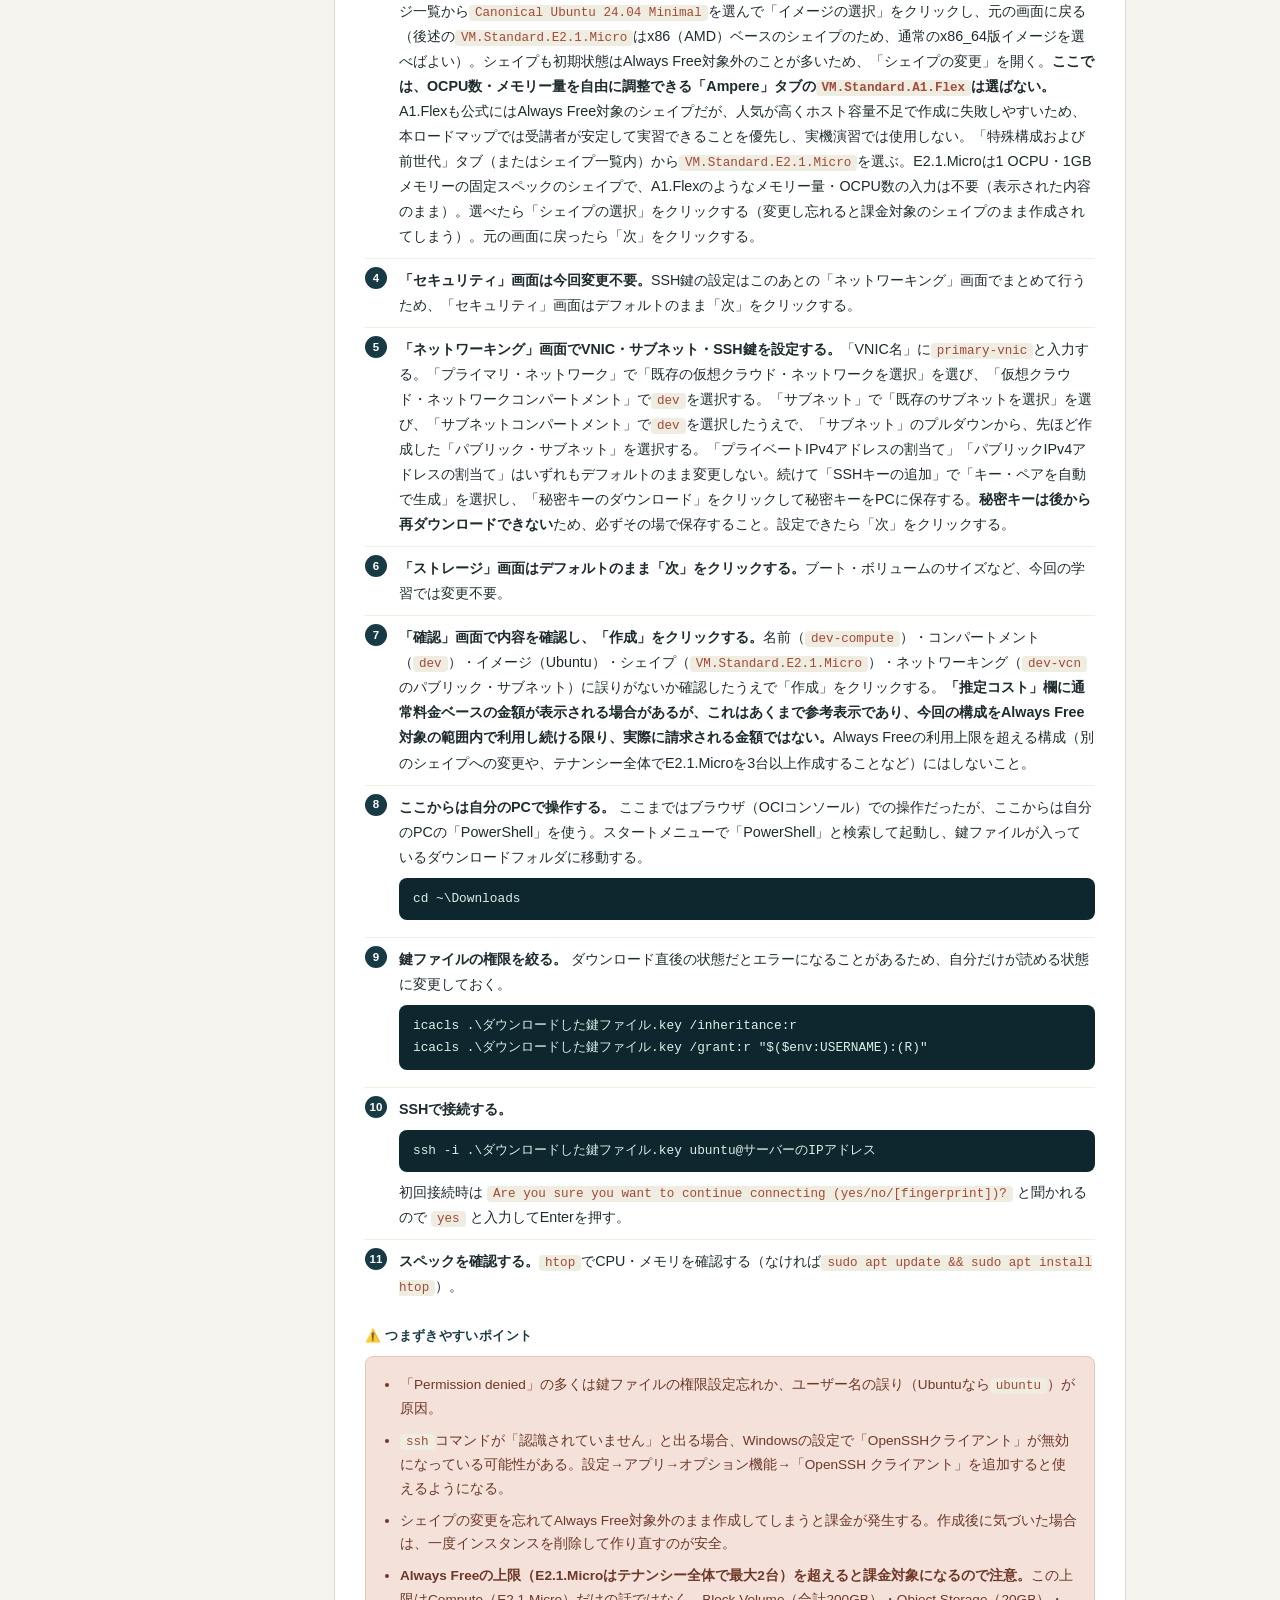
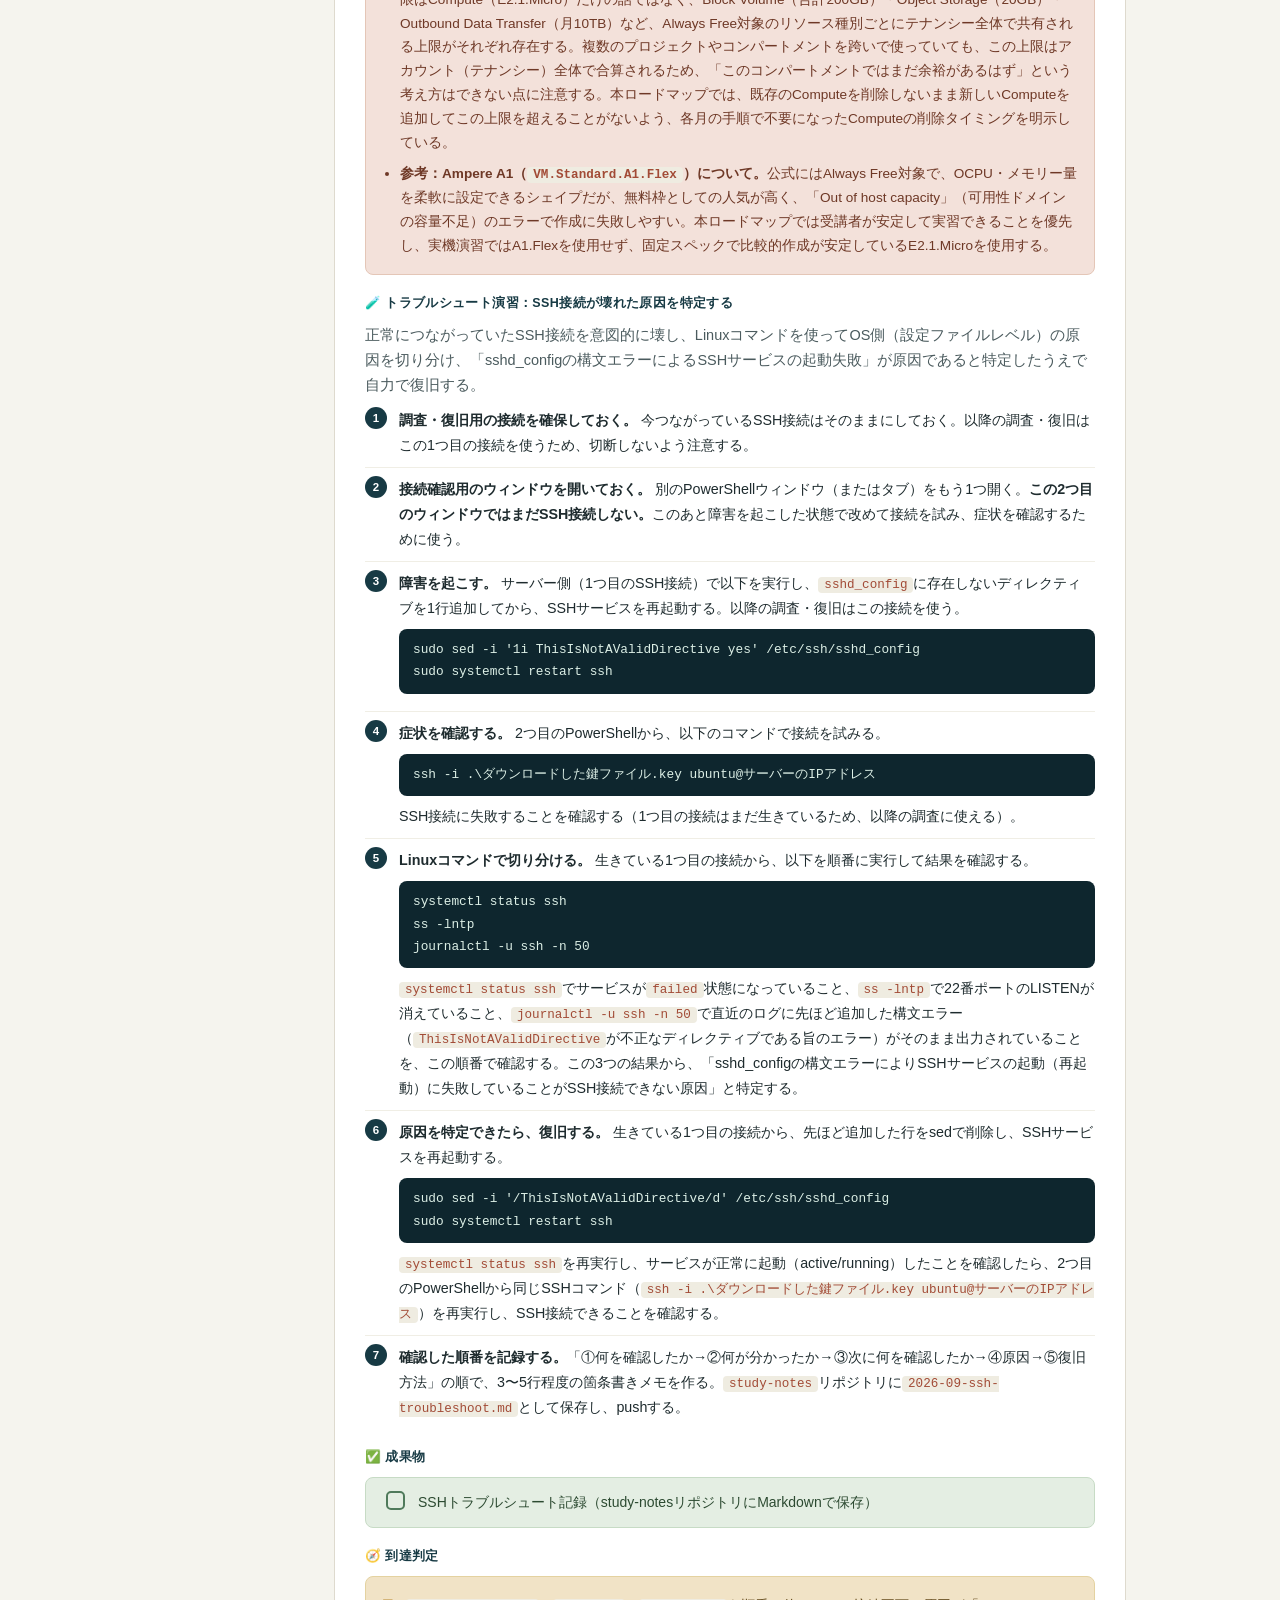
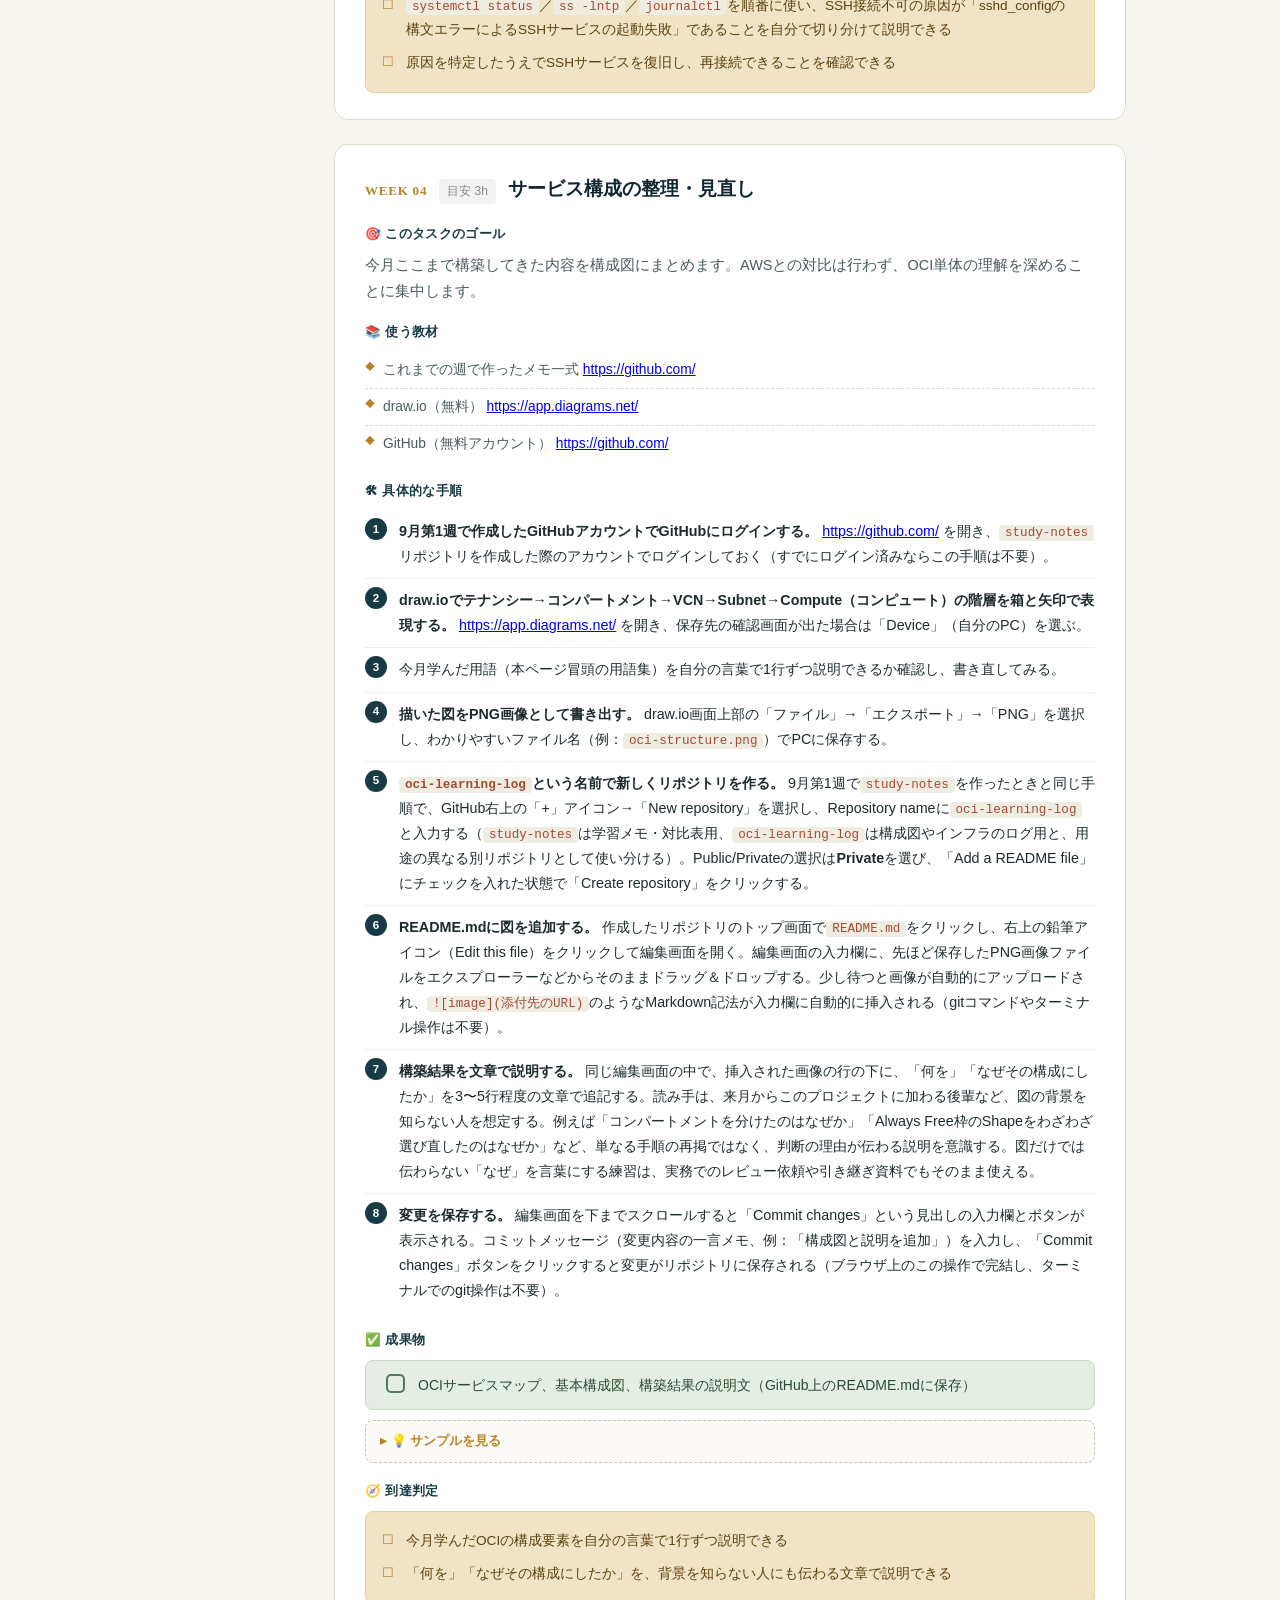
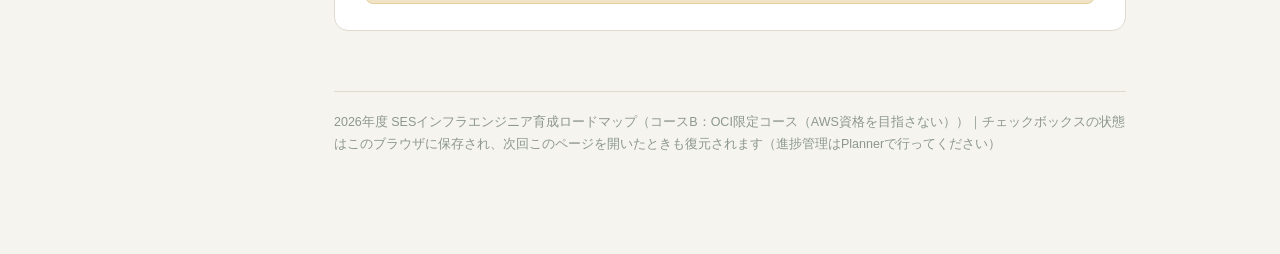
==== commit 8cabb724: "Add files via upload" ====
--- a/2026-09.html
+++ b/2026-09.html
@@ -120,7 +120,7 @@
       </div>
       <div class="block">
         <div class="block-label">🛠 具体的な手順</div>
-        <ol class="steps"><li>（準備）ブラウザで <a href="https://cloud.oracle.com/" target="_blank" rel="noopener">https://cloud.oracle.com/</a> を開き、9月第1週で作成したテナンシー名・ユーザー名・パスワードでログインしておく（すでにログイン済みならこの手順は不要）。以降の「〇〇を開く」はログイン後の画面からの操作を指す。</li><li><b>VCNを作る。</b>「ネットワーキング」→「仮想クラウド・ネットワーク」→「アクション」のプルダウンを開く→「VCNウィザードの起動」をクリックする。接続タイプの選択画面が表示されるので<code class="inline">インターネット接続性を持つVCNの作成</code>を選び（「VCNへのインターネット接続およびサイト間VPNの追加」は今回の用途では不要なので選ばない）、「VCNウィザードの起動」を押す。続く「構成」画面では、以下を上から順に確認しながら進める。VCN名は<code class="inline">dev-vcn</code>と入力する（コンパートメントをdevに切り替えて使う今週の内容に合わせた名前。このVCNは10月に削除するため、名前自体を後工程で参照することはない）。コンパートメントは<code class="inline">dev</code>を選ぶ。VCN IPv4 CIDRブロックとDNS解決は、画面に表示されるデフォルト値のままでよい。パブリック・サブネットの構成、プライベート・サブネットの構成もそれぞれデフォルトのまま進める。タグは今回は設定せず、必要であれば「タグ付けオプションの表示」から内容を確認できるが、そのままデフォルトで進めてよい。ここまで確認できたら「次へ」をクリックし、設定内容の確認画面で入力内容（VCN名<code class="inline">dev-vcn</code>・コンパートメント<code class="inline">dev</code>等）に誤りがないか確認したうえで「作成」をクリックする。</li><li><b>Always Free対象のサーバーを1台起動する。</b>「コンピュート」→「インスタンス」→「インスタンスの作成」を開く。コンパートメントは<code class="inline">dev</code>を選ぶ。イメージは初期状態でOracle Linuxになっていることが多いため、「イメージとシェイプ」欄の「イメージの変更」をクリックし、表示された「イメージの選択」画面で「Ubuntu」を選択する。続けて「コンパートメント」のプルダウンで<code class="inline">dev</code>を選び、イメージ一覧から<code class="inline">Canonical Ubuntu 24.04 Minimal</code>を選んで「イメージの選択」をクリックし、元の画面に戻る（後述の<code class="inline">VM.Standard.E2.1.Micro</code>はx86（AMD）ベースのシェイプのため、通常のx86_64版イメージを選べばよい）。シェイプも初期状態はAlways Free対象外のことが多いため、「シェイプの変更」を開く。<b>ここでは、OCPU数・メモリー量を自由に調整できる「Ampere」タブの<code class="inline">VM.Standard.A1.Flex</code>は選ばない。</b>A1.Flexも公式にはAlways Free対象のシェイプだが、人気が高くホスト容量不足で作成に失敗しやすいため、本ロードマップでは受講者が安定して実習できることを優先し、実機演習では使用しない。「特殊構成および前世代」タブ（またはシェイプ一覧内）から<code class="inline">VM.Standard.E2.1.Micro</code>を選ぶ。E2.1.Microは1 OCPU・1GBメモリーの固定スペックのシェイプで、A1.Flexのようなメモリー量・OCPU数の入力は不要（表示された内容のまま）。選べたら「シェイプの選択」をクリックする（変更し忘れると課金対象のシェイプのまま作成されてしまう）。元の画面に戻ったら「次」をクリックする。</li><li><b>「セキュリティ」画面は今回変更不要。</b>SSH鍵の設定はこのあとの「ネットワーキング」画面でまとめて行うため、「セキュリティ」画面はデフォルトのまま「次」をクリックする。</li><li><b>「ネットワーキング」画面でVNIC・サブネット・SSH鍵を設定する。</b>「VNIC名」に<code class="inline">primary-vnic</code>と入力する。「プライマリ・ネットワーク」で「既存の仮想クラウド・ネットワークを選択」を選び、「仮想クラウド・ネットワークコンパートメント」で<code class="inline">dev</code>を選択する。「サブネット」で「既存のサブネットを選択」を選び、「サブネットコンパートメント」で<code class="inline">dev</code>を選択したうえで、「サブネット」のプルダウンから、先ほど作成した「パブリック・サブネット」を選択する。「プライベートIPv4アドレスの割当て」「パブリックIPv4アドレスの割当て」はいずれもデフォルトのまま変更しない。続けて「SSHキーの追加」で「キー・ペアを自動で生成」を選択し、「秘密キーのダウンロード」をクリックして秘密キーをPCに保存する。<b>秘密キーは後から再ダウンロードできない</b>ため、必ずその場で保存すること。設定できたら「次」をクリックする。</li><li><b>「ストレージ」画面はデフォルトのまま「次」をクリックする。</b>ブート・ボリュームのサイズなど、今回の学習では変更不要。</li><li><b>「確認」画面で内容を確認し、「作成」をクリックする。</b>コンパートメント（<code class="inline">dev</code>）・イメージ（Ubuntu）・シェイプ（<code class="inline">VM.Standard.E2.1.Micro</code>）・ネットワーキング（<code class="inline">dev-vcn</code>のパブリック・サブネット）に誤りがないか確認したうえで「作成」をクリックする。<b>「推定コスト」欄に通常料金ベースの金額が表示される場合があるが、これはあくまで参考表示であり、今回の構成をAlways Free対象の範囲内で利用し続ける限り、実際に請求される金額ではない。</b>Always Freeの利用上限を超える構成（別のシェイプへの変更や、テナンシー全体でE2.1.Microを3台以上作成することなど）にはしないこと。</li><li><b>ここからは自分のPCで操作する。</b> ここまではブラウザ（OCIコンソール）での操作だったが、ここからは自分のPCの「PowerShell」を使う。スタートメニューで「PowerShell」と検索して起動し、鍵ファイルが入っているダウンロードフォルダに移動する。<div class="cmd">cd ~\Downloads</div></li><li><b>鍵ファイルの権限を絞る。</b> ダウンロード直後の状態だとエラーになることがあるため、自分だけが読める状態に変更しておく。<div class="cmd">icacls .\ダウンロードした鍵ファイル.key /inheritance:r
+        <ol class="steps"><li>（準備）ブラウザで <a href="https://cloud.oracle.com/" target="_blank" rel="noopener">https://cloud.oracle.com/</a> を開き、9月第1週で作成したテナンシー名・ユーザー名・パスワードでログインしておく（すでにログイン済みならこの手順は不要）。以降の「〇〇を開く」はログイン後の画面からの操作を指す。</li><li><b>VCNを作る。</b>「ネットワーキング」→「仮想クラウド・ネットワーク」→「アクション」のプルダウンを開く→「VCNウィザードの起動」をクリックする。接続タイプの選択画面が表示されるので<code class="inline">インターネット接続性を持つVCNの作成</code>を選び（「VCNへのインターネット接続およびサイト間VPNの追加」は今回の用途では不要なので選ばない）、「VCNウィザードの起動」を押す。続く「構成」画面では、以下を上から順に確認しながら進める。VCN名は<code class="inline">dev-vcn</code>と入力する（コンパートメントをdevに切り替えて使う今週の内容に合わせた名前。このVCNは10月に削除するため、名前自体を後工程で参照することはない）。コンパートメントは<code class="inline">dev</code>を選ぶ。VCN IPv4 CIDRブロックとDNS解決は、画面に表示されるデフォルト値のままでよい。パブリック・サブネットの構成、プライベート・サブネットの構成もそれぞれデフォルトのまま進める。タグは今回は設定せず、必要であれば「タグ付けオプションの表示」から内容を確認できるが、そのままデフォルトで進めてよい。ここまで確認できたら「次へ」をクリックし、設定内容の確認画面で入力内容（VCN名<code class="inline">dev-vcn</code>・コンパートメント<code class="inline">dev</code>等）に誤りがないか確認したうえで「作成」をクリックする。</li><li><b>Always Free対象のサーバーを1台起動する。</b>「コンピュート」→「インスタンス」→「インスタンスの作成」を開く。「名前」欄には<code class="inline">dev-compute</code>と入力する（初期値として自動生成された名前が入っているので、分かりやすい名前に書き換える）。コンパートメントは<code class="inline">dev</code>を選ぶ。イメージは初期状態でOracle Linuxになっていることが多いため、「イメージとシェイプ」欄の「イメージの変更」をクリックし、表示された「イメージの選択」画面で「Ubuntu」を選択する。続けて「コンパートメント」のプルダウンで<code class="inline">dev</code>を選び、イメージ一覧から<code class="inline">Canonical Ubuntu 24.04 Minimal</code>を選んで「イメージの選択」をクリックし、元の画面に戻る（後述の<code class="inline">VM.Standard.E2.1.Micro</code>はx86（AMD）ベースのシェイプのため、通常のx86_64版イメージを選べばよい）。シェイプも初期状態はAlways Free対象外のことが多いため、「シェイプの変更」を開く。<b>ここでは、OCPU数・メモリー量を自由に調整できる「Ampere」タブの<code class="inline">VM.Standard.A1.Flex</code>は選ばない。</b>A1.Flexも公式にはAlways Free対象のシェイプだが、人気が高くホスト容量不足で作成に失敗しやすいため、本ロードマップでは受講者が安定して実習できることを優先し、実機演習では使用しない。「特殊構成および前世代」タブ（またはシェイプ一覧内）から<code class="inline">VM.Standard.E2.1.Micro</code>を選ぶ。E2.1.Microは1 OCPU・1GBメモリーの固定スペックのシェイプで、A1.Flexのようなメモリー量・OCPU数の入力は不要（表示された内容のまま）。選べたら「シェイプの選択」をクリックする（変更し忘れると課金対象のシェイプのまま作成されてしまう）。元の画面に戻ったら「次」をクリックする。</li><li><b>「セキュリティ」画面は今回変更不要。</b>SSH鍵の設定はこのあとの「ネットワーキング」画面でまとめて行うため、「セキュリティ」画面はデフォルトのまま「次」をクリックする。</li><li><b>「ネットワーキング」画面でVNIC・サブネット・SSH鍵を設定する。</b>「VNIC名」に<code class="inline">primary-vnic</code>と入力する。「プライマリ・ネットワーク」で「既存の仮想クラウド・ネットワークを選択」を選び、「仮想クラウド・ネットワークコンパートメント」で<code class="inline">dev</code>を選択する。「サブネット」で「既存のサブネットを選択」を選び、「サブネットコンパートメント」で<code class="inline">dev</code>を選択したうえで、「サブネット」のプルダウンから、先ほど作成した「パブリック・サブネット」を選択する。「プライベートIPv4アドレスの割当て」「パブリックIPv4アドレスの割当て」はいずれもデフォルトのまま変更しない。続けて「SSHキーの追加」で「キー・ペアを自動で生成」を選択し、「秘密キーのダウンロード」をクリックして秘密キーをPCに保存する。<b>秘密キーは後から再ダウンロードできない</b>ため、必ずその場で保存すること。設定できたら「次」をクリックする。</li><li><b>「ストレージ」画面はデフォルトのまま「次」をクリックする。</b>ブート・ボリュームのサイズなど、今回の学習では変更不要。</li><li><b>「確認」画面で内容を確認し、「作成」をクリックする。</b>名前（<code class="inline">dev-compute</code>）・コンパートメント（<code class="inline">dev</code>）・イメージ（Ubuntu）・シェイプ（<code class="inline">VM.Standard.E2.1.Micro</code>）・ネットワーキング（<code class="inline">dev-vcn</code>のパブリック・サブネット）に誤りがないか確認したうえで「作成」をクリックする。<b>「推定コスト」欄に通常料金ベースの金額が表示される場合があるが、これはあくまで参考表示であり、今回の構成をAlways Free対象の範囲内で利用し続ける限り、実際に請求される金額ではない。</b>Always Freeの利用上限を超える構成（別のシェイプへの変更や、テナンシー全体でE2.1.Microを3台以上作成することなど）にはしないこと。</li><li><b>ここからは自分のPCで操作する。</b> ここまではブラウザ（OCIコンソール）での操作だったが、ここからは自分のPCの「PowerShell」を使う。スタートメニューで「PowerShell」と検索して起動し、鍵ファイルが入っているダウンロードフォルダに移動する。<div class="cmd">cd ~\Downloads</div></li><li><b>鍵ファイルの権限を絞る。</b> ダウンロード直後の状態だとエラーになることがあるため、自分だけが読める状態に変更しておく。<div class="cmd">icacls .\ダウンロードした鍵ファイル.key /inheritance:r
 icacls .\ダウンロードした鍵ファイル.key /grant:r "$($env:USERNAME):(R)"</div></li><li><b>SSHで接続する。</b><div class="cmd">ssh -i .\ダウンロードした鍵ファイル.key ubuntu@サーバーのIPアドレス</div> 初回接続時は <code class="inline">Are you sure you want to continue connecting (yes/no/[fingerprint])?</code> と聞かれるので <code class="inline">yes</code> と入力してEnterを押す。</li><li><b>スペックを確認する。</b><code class="inline">htop</code>でCPU・メモリを確認する（なければ<code class="inline">sudo apt update &amp;&amp; sudo apt install htop</code>）。</li></ol>
       </div>
       <div class="block">
